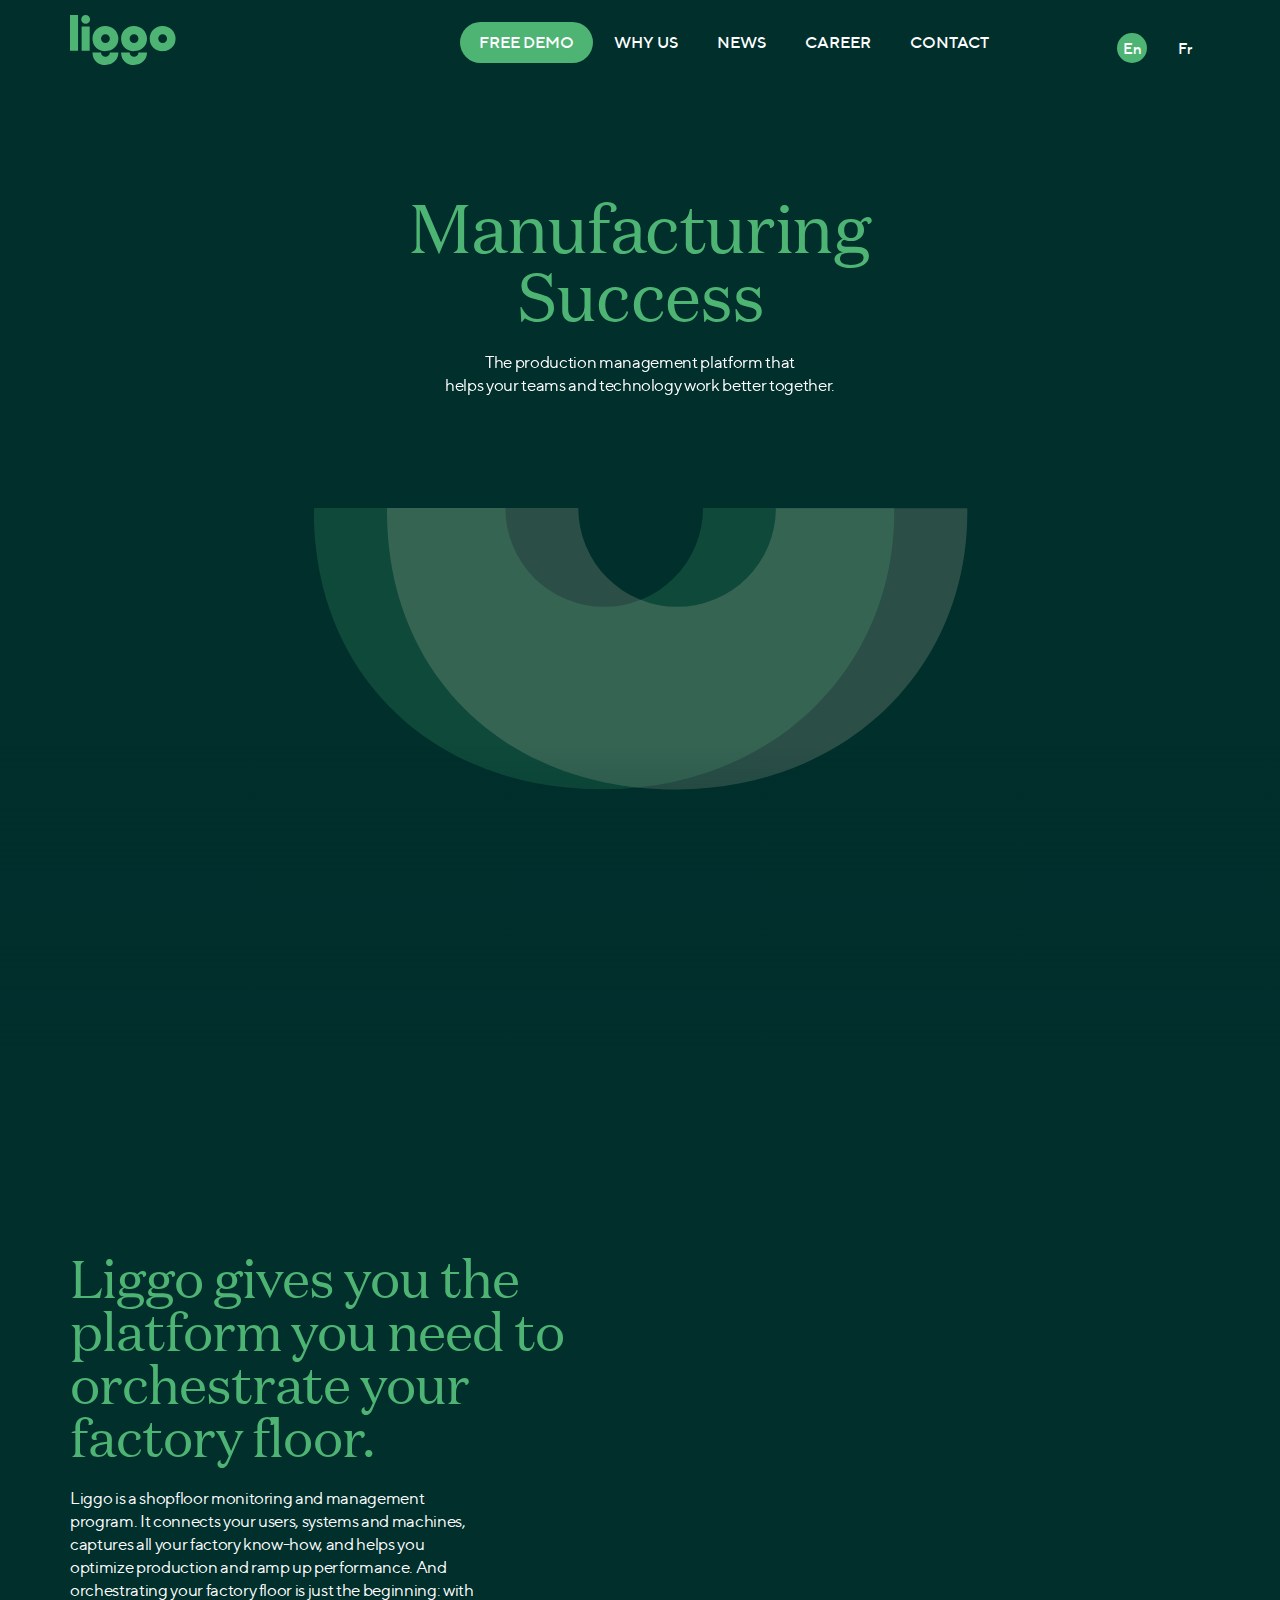
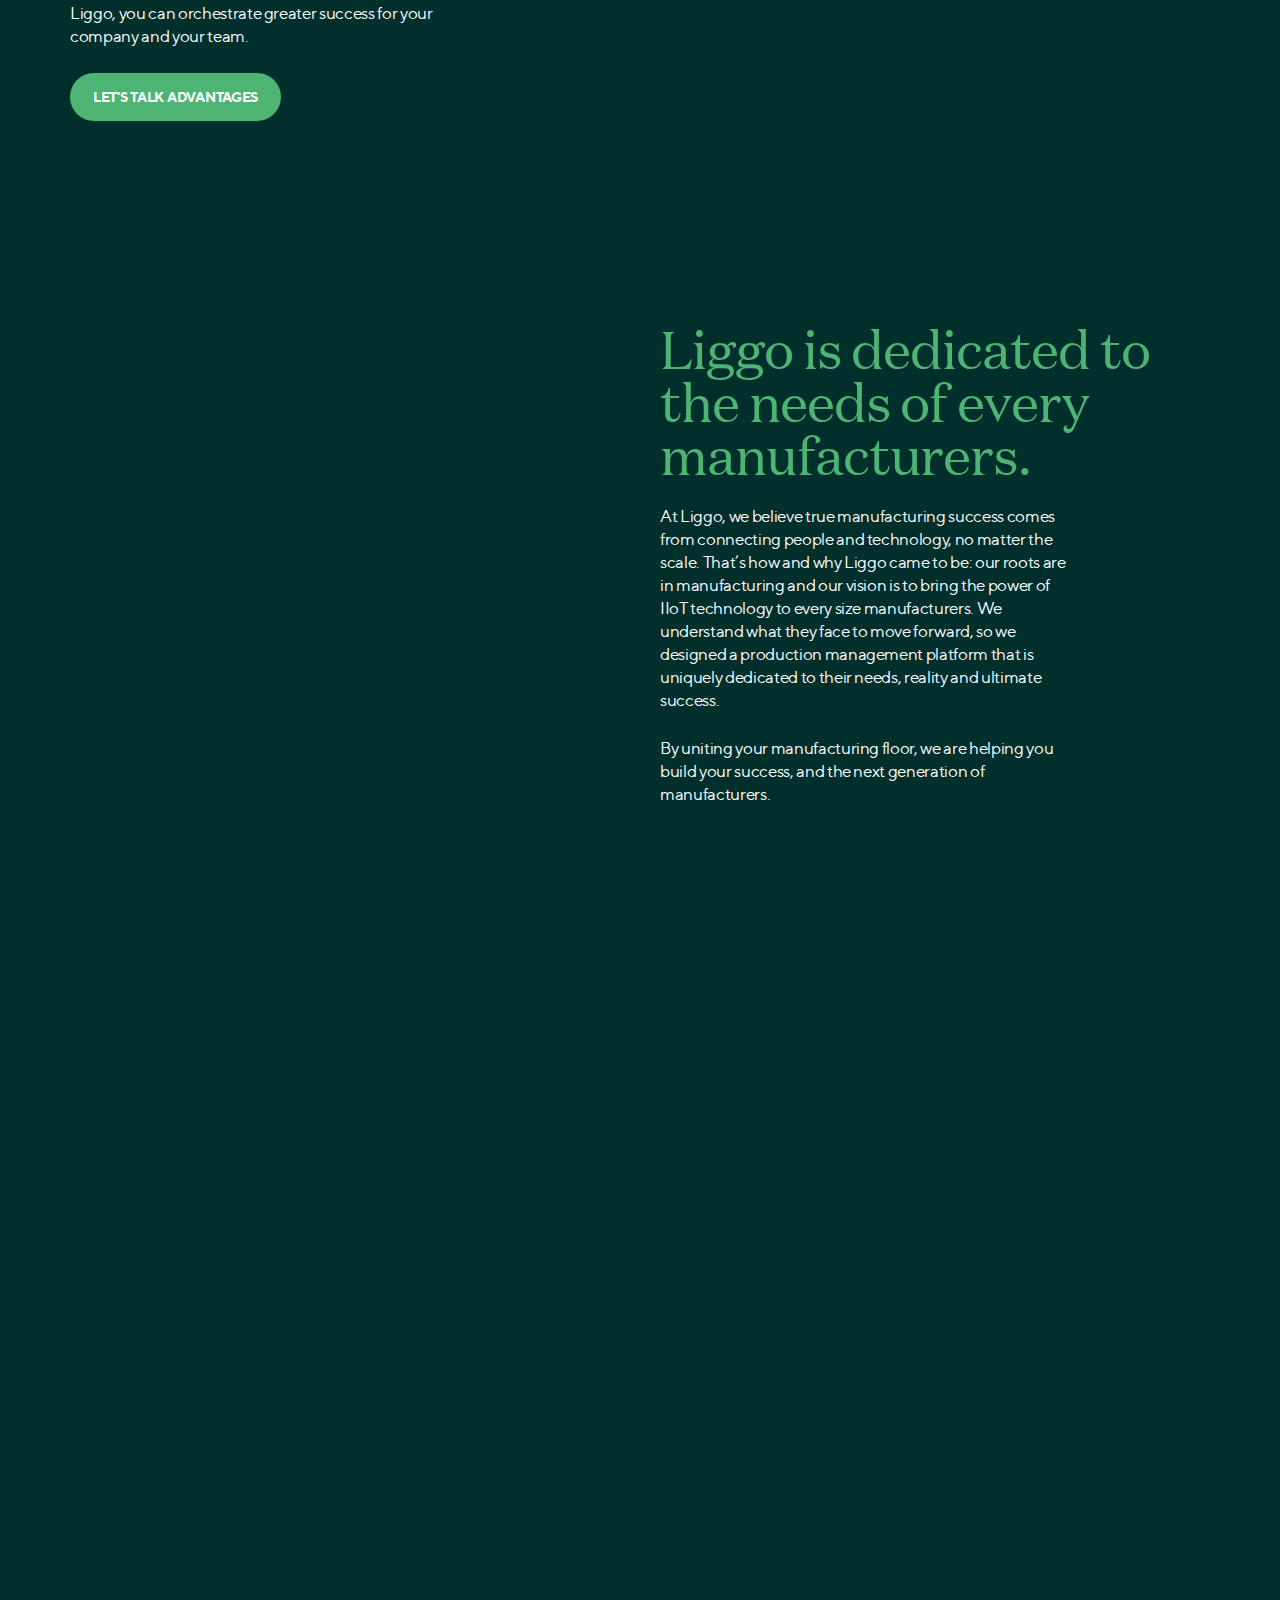
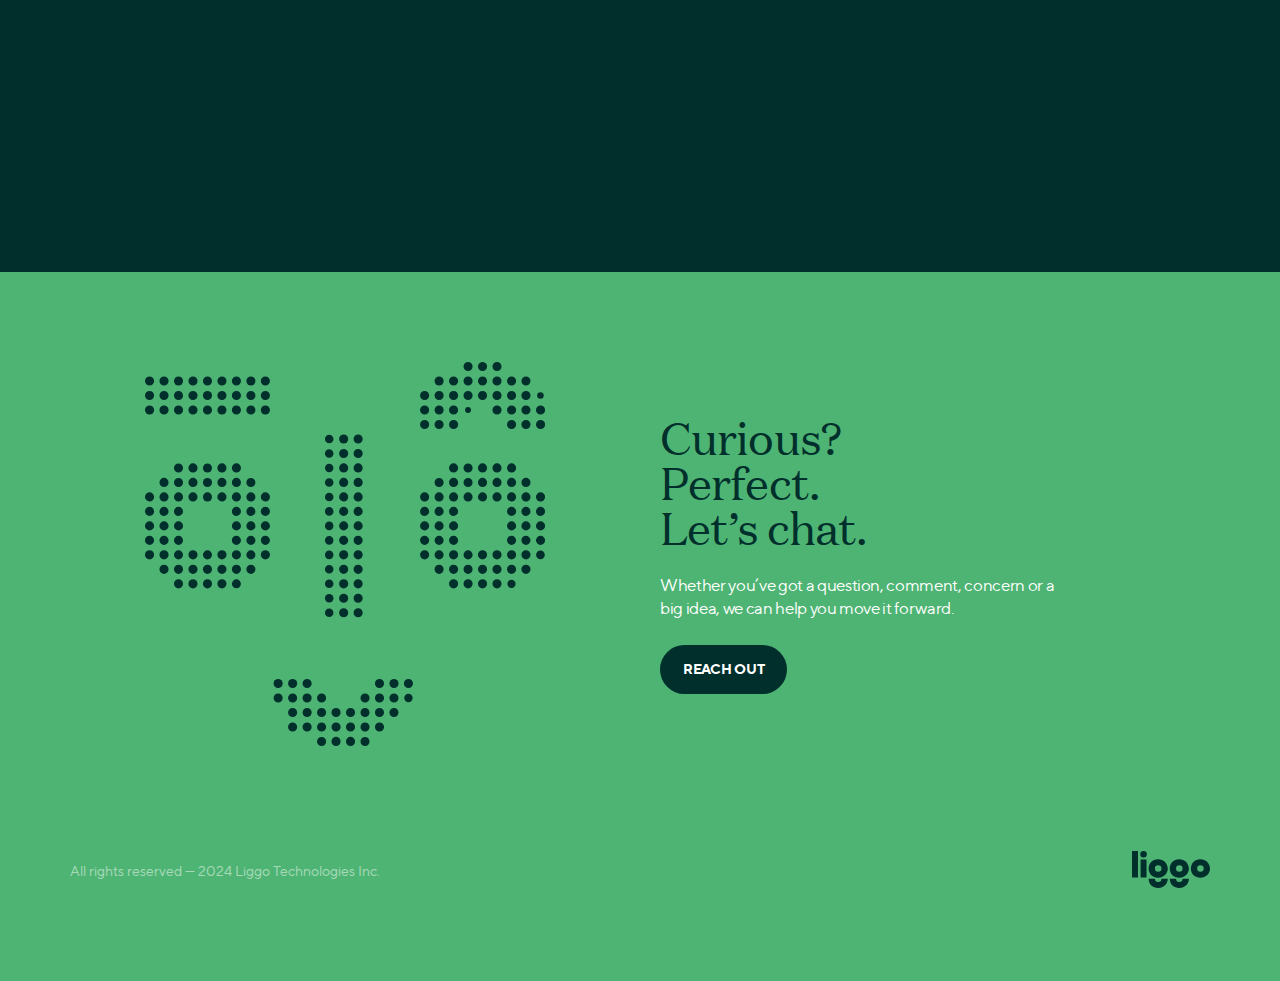
==== index.html @ 07d312c0 "Top menu is always visible Added a free demo" ====
<!DOCTYPE html>
<html lang="en" dir="ltr" prefix="og: https://ogp.me/ns#">

<head>
  <title>Liggo | Home</title>

  <meta charset="utf-8" />

  <meta name="description" content="The production management platform that helps your teams and technology work better together." />
  <meta name="twitter:card" content="summary_large_image" />
  <meta name="MobileOptimized" content="width" />
  <meta name="HandheldFriendly" content="true" />
  <meta name="viewport" content="width=device-width, initial-scale=1.0" />
  <meta name="apple-mobile-web-app-capable" content="yes" />
  <meta name="apple-mobile-web-app-title" content="Liggo" />

  <meta property="og:site_name" content="Liggo" />
  <meta property="og:title" content="Liggo | Home" />
  <meta property="og:description" content="The production management platform that helps your teams and technology work better together." />
  <meta property="og:image" content="https://liggo.com/sites/default/themes/liggo_v1/og_image.png" />
  <meta property="og:image:width" content="1200" />
  <meta property="og:image:height" content="630" />

  <link rel="canonical" href="index.html" />
  <link rel="shortlink" href="index.html" />
  <link rel="apple-touch-icon" sizes="150x150" href="sites/default/themes/liggo_v1/manager-logo.png" />
  <link rel="shortcut icon" href="sites/default/themes/liggo_v1/favicon.ico" type="image/vnd.microsoft.icon" />
  <link rel="alternate" hreflang="en" href="index.html" />
  <link rel="alternate" hreflang="fr" href="fr.html" />
  <link rel="revision" href="index.html" />
  <link rel="stylesheet" media="all" href="sites/default/files/css/css_tcL5VigQs3_127QYsBigfgLpql_woigsn0OlJSW2YLg.css" />
  <link rel="stylesheet" media="all" href="sites/default/files/css/css_BfbcsLRJQn1kh91T_ToBUrdhcLLPTQTQVk6rJ3yKAE0.css" />

  <meta name="keywords" content="AI in manufacturing, Automated compensation systems, Automated process control, Calibration, CIM, CNC monitoring, CNC optimization, CNC scheduling, Computer Integrated Manufacturing, Data-driven manufacturing, Digital twin, Digital twin technology, Encapsulate Knowhow, Enterprise value enhancement, Industry 4.0 solutions, Inspection Tool, Integrated Manufacturing, Interoperability, IoT for CNC machines, Lean manufacturing tools, Machine monitoring software, Machine shop efficiency, Manufacturing Execution System, Manufacturing Planification, Manufacturing productivity, Manufacturing Software, Manufacturing Solution, Manufacturing Task System, MES, MES solutions, Non-Conformity Management, Predictive maintenance, Process Control, Quality Control, Real-time machine monitoring, Rework, Scheduling Software, Shop floor automation, Shop Floor Management, Smart manufacturing, TDM, TDM software, Tool Data Management, Work Instruction" />

  <script>(function (i, s, o, g, r, a, m) { i["GoogleAnalyticsObject"] = r; i[r] = i[r] || function () { (i[r].q = i[r].q || []).push(arguments) }, i[r].l = 1 * new Date(); a = s.createElement(o), m = s.getElementsByTagName(o)[0]; a.async = 1; a.src = g; m.parentNode.insertBefore(a, m) })(window, document, "script", "https://www.google-analytics.com/analytics.js", "ga"); ga("create", "UA-185357048-1", { "cookieDomain": "auto" }); ga("set", "anonymizeIp", true); ga("send", "pageview");</script>
</head>

<body class="page-node-1 frontpage path-frontpage page-node-type-basic-page">


  <div class="dialog-off-canvas-main-canvas" data-off-canvas-main-canvas>

    <div id="barba-wrapper">
      <div class="barba-container">

        <div id="page">
          <div class="layout-container">

            <header id="header" role="banner" class="fixed">
              <div class="container">
                <div id="header-inner">
                  <a href="index.html" title="Home" rel="home" class="header__logo" id="logo">
                    <svg xmlns="http://www.w3.org/2000/svg" width="217.52" height="103" viewBox="0 0 217.52 103">
                      <g>
                        <g>
                          <path
                            d="M41.3,9.08A9.08,9.08,0,1,1,32.23,0,9.07,9.07,0,0,1,41.3,9.08ZM99.67,47.94c-.49-14.44-12.27-25.4-27.1-25.25-15.42.17-26.5,11.5-26.21,26.79.28,14.81,11.35,25.1,26.82,24.94S100.19,62.88,99.67,47.94ZM73,39.49a9.08,9.08,0,1,0,9.08,9.07A9.08,9.08,0,0,0,73,39.49Zm85.6,8.45c-.51-14.44-12.28-25.4-27.11-25.25-15.43.17-26.51,11.5-26.22,26.79.29,14.81,11.36,25.1,26.82,24.94C147.73,74.27,159.13,62.88,158.62,47.94ZM132,39.49A9.08,9.08,0,1,0,141,48.56,9.07,9.07,0,0,0,132,39.49Zm85.54,8.45c-.5-14.44-12.28-25.4-27.1-25.25-15.42.17-26.51,11.5-26.22,26.79.29,14.81,11.36,25.1,26.82,24.94C206.62,74.27,218,62.88,217.5,47.94Zm-26.65-8.45a9.08,9.08,0,1,0,9.08,9.07A9.08,9.08,0,0,0,190.85,39.49ZM0,73.87H16.63V0H0Zm23.92,0H40.54V23.71H23.92ZM73,86.21a9.08,9.08,0,0,1-9.08-9.08H46.38c0,.31,0,.61,0,.91.28,14.81,11.35,25.11,26.82,24.95S99.84,91.76,99.67,77.13H82.1A9.08,9.08,0,0,1,73,86.21Zm59,0a9.08,9.08,0,0,1-9.08-9.08H105.33c0,.31,0,.61,0,.91.28,14.81,11.35,25.11,26.81,24.95s26.68-11.23,26.5-25.86H141.05A9.07,9.07,0,0,1,132,86.21Z"
                            style="fill: #4ebf7b;fill-rule: evenodd" />
                        </g>
                      </g>
                    </svg>

                  </a>
                  <div id="main-menu">
                    <div class="region region-header">
                      <nav role="navigation" aria-labelledby="block-mainnavigation-menu" id="block-mainnavigation"
                        class="block block-menu navigation menu--main">


                        <ul class="menu">
                          <li class="menu-item">
                            <a class="main-button open-contact-overlay" href="index.html#">Free Demo</a>
                          </li>
                          <li class="menu-item">
                            <a href="en/why-us.html">Why Us</a>
                          </li>
                          <li class="menu-item">
                            <a href="https://ca.linkedin.com/company/liggo-technologies" target="_new">News</a>
                          </li>
                          <li class="menu-item">
                            <a href="en/career.html">Career</a>
                          </li>
                          <li class="menu-item">
                            <a href="index.html#contact" class="open-contact-overlay">Contact</a>
                          </li>
                        </ul>

                      </nav>
                      <div
                        class="language-switcher-language-url block block-language block-language-blocklanguage-interface"
                        id="block-languageswitcher" role="navigation">


                        <ul class="links">
                          <li hreflang="en" data-drupal-link-system-path="&lt;front&gt;" class="en is-active"><a
                              href="index.html" class="language-link is-active" hreflang="en"
                              data-drupal-link-system-path="&lt;front&gt;">En</a></li>
                          <li hreflang="fr" data-drupal-link-system-path="&lt;front&gt;" class="fr"><a href="fr.html"
                              class="language-link" hreflang="fr" data-drupal-link-system-path="&lt;front&gt;">Fr</a>
                          </li>
                        </ul>
                      </div>

                    </div>

                  </div>
                  <div class="mobile-toggle hamburger hamburger--squeeze">
                    <div class="hamburger-box">
                      <div class="hamburger-inner"></div>
                    </div>
                  </div>
                </div>
              </div>
            </header>
            <div class="header-spacer">&nbsp;</div>

            <div id="mobile-menu">
              <div class="mobile-toggle hamburger hamburger--squeeze">
                <div class="hamburger-box">
                  <div class="hamburger-inner"></div>
                </div>
              </div>

              <div class="region region-header">
                <nav role="navigation" aria-labelledby="block-mainnavigation-menu" id="block-mainnavigation"
                  class="block block-menu navigation menu--main">


                  <ul class="menu">
                    <li class="menu-item">
                      <a href="en/why-us.html">Why Us</a>
                    </li>
                    <li class="menu-item">
                      <a href="https://ca.linkedin.com/company/liggo-technologies" target="_new">News</a>
                    </li>
                    <li class="menu-item">
                      <a href="en/career.html">Career</a>
                    </li>
                    <li class="menu-item">
                      <a href="index.html#contact" class="open-contact-overlay">Contact</a>
                    </li>
                  </ul>



                </nav>
                <div class="language-switcher-language-url block block-language block-language-blocklanguage-interface"
                  id="block-languageswitcher" role="navigation">


                  <ul class="links">
                    <li hreflang="en" data-drupal-link-system-path="&lt;front&gt;" class="en is-active"><a
                        href="index.html" class="language-link is-active" hreflang="en"
                        data-drupal-link-system-path="&lt;front&gt;">En</a></li>
                    <li hreflang="fr" data-drupal-link-system-path="&lt;front&gt;" class="fr"><a href="fr.html"
                        class="language-link" hreflang="fr" data-drupal-link-system-path="&lt;front&gt;">Fr</a></li>
                  </ul>
                </div>

              </div>

            </div>

            <main id="content" role="main" id="main">




              <div class="layout-content container full-width">

                <div class="region region-content">
                  <div data-drupal-messages-fallback class="hidden"></div>
                  <div data-nid="1" class="entity-wrapper">
                    <div class="node node--type-basic-page node--view-mode-full ds-1col clearfix">




                      <div id="page-top" class="container">

                        <div
                          class="clearfix text-formatted field-name-body field-type-text-with-summary field-label-hidden">
                          <div class="field-items">
                            <div class="field-item even">
                              <h1 class="text-align-center">Manufacturing<br />
                                Success</h1>

                              <p class="text-align-center">The production management platform that<br />
                                helps your teams and technology work better together.</p>
                            </div>
                          </div>
                        </div>

                        <div class="field-name-field-image2 field-type-image field-label-hidden">
                          <div class="field-items">
                            <div class="field-item even"><svg xmlns="http://www.w3.org/2000/svg" class="animated"
                                data-animation="front1Animation" width="507" height="147.31" viewBox="0 0 210.06 61.04">
                                <g class="left">
                                  <path
                                    d="M62.94,21.43A21.43,21.43,0,0,1,41.51,0H.06C.06.72,0,1.43,0,2.16.67,37.11,26.8,61.4,63.29,61s63-26.51,62.52-61H84.36A21.43,21.43,0,0,1,62.94,21.43Z"
                                    style="fill: #4ebf7b;fill-rule: evenodd"></path>
                                </g>
                                <g class="right" style="opacity: 0.8">
                                  <path
                                    d="M147.18,21.43A21.43,21.43,0,0,1,125.76,0H84.3c0,.72-.07,1.43,0,2.16.67,35,26.8,59.24,63.29,58.87s63-26.51,62.51-61H168.6A21.43,21.43,0,0,1,147.18,21.43Z"
                                    style="fill: #eaddc3;fill-rule: evenodd"></path>
                                </g>
                              </svg></div>
                          </div>
                        </div>

                      </div>

                      <div id="page-content" class="container">

                        <div
                          class="field-name-field-page-blocks field-type-entity-reference-revisions field-label-hidden">
                          <div class="field-items">
                            <div class="field-item even">
                              <div class="entity-wrapper">
                                <div
                                  class="paragraph paragraph--type-left-text-right-image paragraph--view-mode-default ds-2col clearfix">



                                  <div class="group-left">

                                    <div
                                      class="clearfix text-formatted field-name-field-longtext1 field-type-text-long field-label-hidden">
                                      <div class="field-items">
                                        <div class="field-item even">
                                          <h2>Liggo gives you the platform you need to orchestrate your factory floor.
                                          </h2>

                                          <p>Liggo is a shopfloor monitoring and management program. It connects your
                                            users, systems and machines, captures all your factory know-how, and helps
                                            you optimize production and ramp up performance. And orchestrating your
                                            factory floor is just the beginning: with Liggo, you can orchestrate greater
                                            success for your company and your team.</p>

                                          <p><a class="main-button" data-entity-substitution="canonical"
                                              data-entity-type="node"
                                              data-entity-uuid="0f9768a0-a160-4298-92ff-fe0c3193b440"
                                              href="en/why-us.html" title="Why Us">Let's talk advantages</a></p>
                                        </div>
                                      </div>
                                    </div>

                                  </div>

                                  <div class="group-right">

                                    <div class="field-name-field-image1 field-type-image field-label-hidden">
                                      <div class="field-items">
                                        <div class="field-item even"><svg xmlns="http://www.w3.org/2000/svg"
                                            class="animated" data-animation="front2Animation" width="375.42"
                                            height="374.75" viewBox="0 0 375.42 374.75">
                                            <g style="transform-origin: 50% 50%;" data-name="clockwise">
                                              <path
                                                d="M187.72,85a18,18,0,1,0,18,18,18,18,0,0,0-18-18Zm0,24.34a6.38,6.38,0,1,1,6.38-6.37,6.38,6.38,0,0,1-6.38,6.37Z"
                                                style="fill: #4ebf7b"></path>
                                              <path
                                                d="M235.59,96.84a18,18,0,1,0,7.55,24.26,18,18,0,0,0-7.55-24.26Zm-11.32,21.55a6.38,6.38,0,1,1,8.6-2.68,6.38,6.38,0,0,1-8.6,2.68Z"
                                                style="fill: #4ebf7b"></path>
                                              <path
                                                d="M272.49,129.54a18,18,0,1,0-4.59,25,18,18,0,0,0,4.59-25Zm-20,13.82a6.37,6.37,0,1,1,8.87,1.62,6.37,6.37,0,0,1-8.87-1.62Z"
                                                style="fill: #eaddc3"></path>
                                              <path
                                                d="M290,175.64a18,18,0,1,0-15.68,20,18,18,0,0,0,15.68-20Zm-24.17,2.93a6.38,6.38,0,1,1,7.1,5.55,6.37,6.37,0,0,1-7.1-5.55Z"
                                                style="fill: #4ebf7b"></path>
                                              <path
                                                d="M284,224.58A18,18,0,1,0,260.85,235,18,18,0,0,0,284,224.58Zm-22.76-8.64a6.38,6.38,0,1,1,3.7,8.22,6.38,6.38,0,0,1-3.7-8.22Z"
                                                style="fill: #c7e2d5"></path>
                                              <path
                                                d="M256,265.15a18,18,0,1,0-25.36-1.54A18,18,0,0,0,256,265.15Zm-16.14-18.22a6.38,6.38,0,1,1-.54,9,6.37,6.37,0,0,1,.54-9Z"
                                                style="fill: #4ebf7b"></path>
                                              <path
                                                d="M212.35,288.06a18,18,0,1,0-21.73-13.15,18,18,0,0,0,21.73,13.15Zm-5.82-23.64a6.38,6.38,0,1,1-4.66,7.72,6.38,6.38,0,0,1,4.66-7.72Z"
                                                style="fill: #eaddc3"></path>
                                              <path
                                                d="M163.05,288.06a18,18,0,1,0-13.14-21.75,18,18,0,0,0,13.14,21.75Zm5.83-23.64a6.38,6.38,0,1,1-7.71,4.67,6.39,6.39,0,0,1,7.71-4.67Z"
                                                style="fill: #8db295"></path>
                                              <path
                                                d="M119.4,265.14a18,18,0,1,0-1.53-25.36,18,18,0,0,0,1.53,25.36Zm16.14-18.22a6.38,6.38,0,1,1-9,.55,6.38,6.38,0,0,1,9-.55Z"
                                                style="fill: #4ebf7b"></path>
                                              <path
                                                d="M91.39,224.56a18,18,0,1,0,10.44-23.16,18,18,0,0,0-10.44,23.16Zm22.77-8.62a6.38,6.38,0,1,1-8.22-3.7,6.38,6.38,0,0,1,8.22,3.7Z"
                                                style="fill: #8db295"></path>
                                              <path
                                                d="M85.46,175.62a18,18,0,1,0,20-15.66,18,18,0,0,0-20,15.66Zm24.16,2.94a6.38,6.38,0,1,1-5.56-7.09,6.37,6.37,0,0,1,5.56,7.09Z"
                                                style="fill: #c7e2d5"></path>
                                              <path
                                                d="M102.94,129.52a18,18,0,1,0,25-4.57,18,18,0,0,0-25,4.57Zm20,13.84a6.38,6.38,0,1,1-1.62-8.87,6.38,6.38,0,0,1,1.62,8.87Z"
                                                style="fill: #4ebf7b"></path>
                                              <path
                                                d="M139.85,96.83a18,18,0,1,0,24.25,7.57,18,18,0,0,0-24.25-7.57Zm11.31,21.56a6.38,6.38,0,1,1,2.68-8.61,6.38,6.38,0,0,1-2.68,8.61Z"
                                                style="fill: #eaddc3"></path>
                                            </g>
                                            <g style="transform-origin: 50% 50%;" data-name="counter-clockwise">
                                              <path
                                                d="M187.72,42.52a18,18,0,1,0,18,18,18,18,0,0,0-18-18Zm0,24.34a6.38,6.38,0,1,1,6.38-6.37,6.38,6.38,0,0,1-6.38,6.37Z"
                                                style="fill: #4ebf7b"></path>
                                              <path
                                                d="M235,50.41a18,18,0,1,0,11.15,22.82A18,18,0,0,0,235,50.41Zm-7.91,23a6.38,6.38,0,1,1,8.1-4,6.37,6.37,0,0,1-8.1,4Z"
                                                style="fill: #eaddc3"></path>
                                              <path
                                                d="M277.1,73.21a18,18,0,1,0,3.14,25.21,18,18,0,0,0-3.14-25.21Zm-15,19.21a6.38,6.38,0,1,1,8.95-1.12,6.37,6.37,0,0,1-8.95,1.12Z"
                                                style="fill: #4ebf7b"></path>
                                              <path
                                                d="M309.54,108.46a18,18,0,1,0-5.22,24.86,18,18,0,0,0,5.22-24.86Zm-20.38,13.31a6.38,6.38,0,1,1,8.82,1.84,6.38,6.38,0,0,1-8.82-1.84Z"
                                                style="fill: #8db295"></path>
                                              <path
                                                d="M328.78,152.33a18,18,0,1,0-13,21.82,18,18,0,0,0,13-21.82Zm-23.59,6a6.38,6.38,0,1,1,7.74,4.61,6.37,6.37,0,0,1-7.74-4.61Z"
                                                style="fill: #4ebf7b"></path>
                                              <path
                                                d="M332.74,200.07a18,18,0,1,0-19.39,16.42,18,18,0,0,0,19.39-16.42Zm-24.26-2a6.38,6.38,0,1,1,5.83,6.87,6.36,6.36,0,0,1-5.83-6.87Z"
                                                style="fill: #eaddc3"></path>
                                              <path
                                                d="M321,246.51a18,18,0,1,0-23.67,9.23A18,18,0,0,0,321,246.51Zm-22.29-9.78a6.37,6.37,0,1,1,3.27,8.39,6.36,6.36,0,0,1-3.27-8.39Z"
                                                style="fill: #4ebf7b"></path>
                                              <path
                                                d="M294.77,286.61a18,18,0,1,0-25.38,1.05,18,18,0,0,0,25.38-1.05Zm-17.9-16.49a6.38,6.38,0,1,1,.37,9,6.37,6.37,0,0,1-.37-9Z"
                                                style="fill: #eaddc3"></path>
                                              <path
                                                d="M257,316a18,18,0,1,0-24.34-7.26A18,18,0,0,0,257,316Zm-11.58-21.41a6.37,6.37,0,1,1-2.57,8.63,6.38,6.38,0,0,1,2.57-8.63Z"
                                                style="fill: #8db295"></path>
                                              <path
                                                d="M211.65,331.59A18,18,0,1,0,191,316.82a18,18,0,0,0,20.67,14.77Zm-4-24a6.37,6.37,0,1,1-5.23,7.33,6.37,6.37,0,0,1,5.23-7.33Z"
                                                style="fill: #c7e2d5"></path>
                                              <path
                                                d="M163.75,331.59A18,18,0,1,0,149,310.91a18,18,0,0,0,14.76,20.68Zm4-24a6.37,6.37,0,1,1-7.33,5.24,6.36,6.36,0,0,1,7.33-5.24Z"
                                                style="fill: #4ebf7b"></path>
                                              <path
                                                d="M118.44,316a18,18,0,1,0-7.24-24.35A18,18,0,0,0,118.44,316ZM130,294.62a6.38,6.38,0,1,1-8.64,2.58,6.38,6.38,0,0,1,8.64-2.58Z"
                                                style="fill: #eaddc3"></path>
                                              <path
                                                d="M80.64,286.6a18,18,0,1,0,1-25.38,18,18,0,0,0-1,25.38Zm17.91-16.48a6.37,6.37,0,1,1-9-.37,6.37,6.37,0,0,1,9,.37Z"
                                                style="fill: #4ebf7b"></path>
                                              <path
                                                d="M54.44,246.5a18,18,0,1,0,9.24-23.67,18,18,0,0,0-9.24,23.67Zm22.29-9.78a6.37,6.37,0,1,1-8.4-3.27,6.37,6.37,0,0,1,8.4,3.27Z"
                                                style="fill: #c7e2d5"></path>
                                              <path
                                                d="M42.68,200.05A18,18,0,1,0,59.1,180.67a18,18,0,0,0-16.42,19.38Zm24.26-2a6.38,6.38,0,1,1-6.88-5.82,6.37,6.37,0,0,1,6.88,5.82Z"
                                                style="fill: #4ebf7b"></path>
                                              <path
                                                d="M46.64,152.31a18,18,0,1,0,21.83-13,18,18,0,0,0-21.83,13Zm23.6,6a6.38,6.38,0,1,1-4.62-7.74,6.37,6.37,0,0,1,4.62,7.74Z"
                                                style="fill: #eaddc3"></path>
                                              <path
                                                d="M65.89,108.44a18,18,0,1,0,24.86-5.2,18,18,0,0,0-24.86,5.2Zm20.37,13.32a6.37,6.37,0,1,1-1.85-8.82,6.38,6.38,0,0,1,1.85,8.82Z"
                                                style="fill: #c7e2d5"></path>
                                              <path
                                                d="M98.33,73.2a18,18,0,1,0,25.21,3.15A18,18,0,0,0,98.33,73.2Zm15,19.21a6.37,6.37,0,1,1,1.11-8.94,6.37,6.37,0,0,1-1.11,8.94Z"
                                                style="fill: #4ebf7b"></path>
                                              <path
                                                d="M140.47,50.4a18,18,0,1,0,22.82,11.17A18,18,0,0,0,140.47,50.4Zm7.89,23a6.37,6.37,0,1,1,4-8.1,6.38,6.38,0,0,1-4,8.1Z"
                                                style="fill: #8db295"></path>
                                            </g>
                                            <g style="transform-origin: 50% 50%;" data-name="clockwise">
                                              <path
                                                d="M187.72,0a18,18,0,1,0,18,18,18,18,0,0,0-18-18Zm0,24.34A6.38,6.38,0,1,1,194.09,18a6.38,6.38,0,0,1-6.38,6.37Z"
                                                style="fill: #4ebf7b"></path>
                                              <path
                                                d="M234.48,5.91a18,18,0,1,0,12.93,21.87A18,18,0,0,0,234.48,5.91Zm-6,23.58a6.38,6.38,0,1,1,7.75-4.59,6.37,6.37,0,0,1-7.75,4.59Z"
                                                style="fill: #c7e2d5"></path>
                                              <path
                                                d="M278.31,23.26a18,18,0,1,0,7.08,24.4,18,18,0,0,0-7.08-24.4ZM266.58,44.59a6.37,6.37,0,1,1,8.65-2.51,6.37,6.37,0,0,1-8.65,2.51Z"
                                                style="fill: #4ebf7b"></path>
                                              <path
                                                d="M316.44,51a18,18,0,1,0,.79,25.39A18,18,0,0,0,316.44,51ZM299.78,68.71a6.37,6.37,0,1,1,9-.28,6.37,6.37,0,0,1-9,.28Z"
                                                style="fill: #eaddc3"></path>
                                              <path
                                                d="M346.49,87.29a18,18,0,1,0-5.55,24.79,18,18,0,0,0,5.55-24.79Zm-20.56,13a6.38,6.38,0,1,1,8.8,2,6.37,6.37,0,0,1-8.8-2Z"
                                                style="fill: #4ebf7b"></path>
                                              <path
                                                d="M366.56,130A18,18,0,1,0,355,152.58,18,18,0,0,0,366.56,130Zm-23.16,7.51a6.38,6.38,0,1,1,8,4.09,6.38,6.38,0,0,1-8-4.09Z"
                                                style="fill: #eaddc3"></path>
                                              <path
                                                d="M375.39,176.25a18,18,0,1,0-16.81,19.05,18,18,0,0,0,16.81-19.05Zm-24.3,1.52a6.38,6.38,0,1,1,6.76,6,6.38,6.38,0,0,1-6.76-6Z"
                                                style="fill: #8db295"></path>
                                              <path
                                                d="M372.42,223.29a18,18,0,1,0-21,14.27,18,18,0,0,0,21-14.27Zm-23.91-4.57a6.38,6.38,0,1,1,5.07,7.46,6.38,6.38,0,0,1-5.07-7.46Z"
                                                style="fill: #4ebf7b"></path>
                                              <path
                                                d="M357.85,268.12a18,18,0,1,0-23.9,8.6,18,18,0,0,0,23.9-8.6Zm-22-10.37a6.38,6.38,0,1,1,3.06,8.48,6.38,6.38,0,0,1-3.06-8.48Z"
                                                style="fill: #8db295"></path>
                                              <path
                                                d="M332.6,307.92a18,18,0,1,0-25.3,2.38,18,18,0,0,0,25.3-2.38ZM313.84,292.4a6.38,6.38,0,1,1,.85,9,6.38,6.38,0,0,1-.85-9Z"
                                                style="fill: #4ebf7b"></path>
                                              <path
                                                d="M298.23,340.18a18,18,0,1,0-25.09-4,18,18,0,0,0,25.09,4Zm-14.3-19.69a6.37,6.37,0,1,1-1.41,8.9,6.38,6.38,0,0,1,1.41-8.9Z"
                                                style="fill: #4ebf7b"></path>
                                              <path
                                                d="M256.93,362.89a18,18,0,1,0-23.32-10.1,18,18,0,0,0,23.32,10.1Zm-9-22.64a6.38,6.38,0,1,1-3.58,8.28,6.39,6.39,0,0,1,3.58-8.28Z"
                                                style="fill: #4ebf7b"></path>
                                              <path
                                                d="M211.27,374.61A18,18,0,1,0,191.2,359a18,18,0,0,0,20.07,15.58Zm-3.05-24.15a6.38,6.38,0,1,1-5.52,7.12,6.38,6.38,0,0,1,5.52-7.12Z"
                                                style="fill: #8db295"></path>
                                              <path
                                                d="M164.13,374.61a18,18,0,1,0-15.56-20.08,18,18,0,0,0,15.56,20.08Zm3.06-24.15a6.38,6.38,0,1,1-7.12,5.52,6.37,6.37,0,0,1,7.12-5.52Z"
                                                style="fill: #4ebf7b"></path>
                                              <path
                                                d="M118.48,362.88a18,18,0,1,0-10.09-23.31,18,18,0,0,0,10.09,23.31Zm9-22.63a6.38,6.38,0,1,1-8.27,3.58,6.38,6.38,0,0,1,8.27-3.58Z"
                                                style="fill: #8db295"></path>
                                              <path
                                                d="M77.17,340.17a18,18,0,1,0-4-25.09,18,18,0,0,0,4,25.09Zm14.31-19.69a6.38,6.38,0,1,1-8.9,1.42,6.37,6.37,0,0,1,8.9-1.42Z"
                                                style="fill: #4ebf7b"></path>
                                              <path
                                                d="M42.81,307.9a18,18,0,1,0,2.4-25.29,18,18,0,0,0-2.4,25.29Zm18.76-15.51a6.37,6.37,0,1,1-9-.84,6.38,6.38,0,0,1,9,.84Z"
                                                style="fill: #4ebf7b"></path>
                                              <path
                                                d="M17.56,268.1a18,18,0,1,0,8.61-23.9,18,18,0,0,0-8.61,23.9Zm22-10.35a6.37,6.37,0,1,1-8.49-3.06,6.37,6.37,0,0,1,8.49,3.06Z"
                                                style="fill: #eaddc3"></path>
                                              <path
                                                d="M3,223.27a18,18,0,1,0,14.29-21A18,18,0,0,0,3,223.27Zm23.92-4.55a6.38,6.38,0,1,1-7.46-5.07,6.38,6.38,0,0,1,7.46,5.07Z"
                                                style="fill: #4ebf7b"></path>
                                              <path
                                                d="M0,176.23a18,18,0,1,0,19.06-16.8A18,18,0,0,0,0,176.23Zm24.29,1.53a6.38,6.38,0,1,1-6-6.76,6.38,6.38,0,0,1,6,6.76Z"
                                                style="fill: #c7e2d5"></path>
                                              <path
                                                d="M8.87,129.93A18,18,0,1,0,31.51,118.4,18,18,0,0,0,8.87,129.93ZM32,137.46a6.38,6.38,0,1,1-4.09-8,6.37,6.37,0,0,1,4.09,8Z"
                                                style="fill: #8db295"></path>
                                              <path
                                                d="M28.94,87.28a18,18,0,1,0,24.8-5.54,18,18,0,0,0-24.8,5.54Zm20.55,13a6.38,6.38,0,1,1-2-8.8,6.38,6.38,0,0,1,2,8.8Z"
                                                style="fill: #4ebf7b"></path>
                                              <path
                                                d="M59,51a18,18,0,1,0,25.39.81A18,18,0,0,0,59,51ZM75.65,68.71a6.38,6.38,0,1,1,.28-9,6.37,6.37,0,0,1-.28,9Z"
                                                style="fill: #eaddc3"></path>
                                              <path
                                                d="M97.13,23.26a18,18,0,1,0,24.39,7.09,18,18,0,0,0-24.39-7.09Zm11.72,21.33a6.37,6.37,0,1,1,2.51-8.66,6.37,6.37,0,0,1-2.51,8.66Z"
                                                style="fill: #4ebf7b"></path>
                                              <path
                                                d="M141,5.91a18,18,0,1,0,21.87,12.93A18,18,0,0,0,141,5.91ZM147,29.48a6.38,6.38,0,1,1,4.59-7.75A6.36,6.36,0,0,1,147,29.48Z"
                                                style="fill: #eaddc3"></path>
                                            </g>
                                          </svg></div>
                                      </div>
                                    </div>

                                  </div>

                                </div>

                              </div>
                            </div>
                            <div class="field-item even">
                              <div class="entity-wrapper">
                                <div
                                  class="paragraph paragraph--type-left-image-right-text paragraph--view-mode-default ds-2col clearfix">



                                  <div class="group-left">

                                    <div class="field-name-field-image1 field-type-image field-label-hidden">
                                      <div class="field-items">
                                        <div class="field-item even"><svg xmlns="http://www.w3.org/2000/svg"
                                            class="animated" data-animation="front3Animation" width="328.2"
                                            height="332.74" viewBox="0 0 164.1 166.37">
                                            <g>
                                              <path d="M82.12,0a8,8,0,1,1-8,8A8,8,0,0,1,82.12,0Z"
                                                style="transform-box: fill-box; transform-origin: 50% 50%; fill: #eaddc3;fill-rule: evenodd">
                                              </path>
                                              <g
                                                style="transform-box: fill-box; transform-origin: 50% 50%; mix-blend-mode: multiply">
                                                <path
                                                  d="M81.9,34.66a7.87,7.87,0,0,1,7.86,7.87H105c0-.27,0-.53,0-.8C104.74,28.91,95.16,20,81.77,20.14S58.68,29.86,58.84,42.53H74.05A7.86,7.86,0,0,1,81.9,34.66Z"
                                                  style="fill: #eaddc3;fill-rule: evenodd;"></path>
                                              </g>
                                            </g>
                                            <g>
                                              <path d="M136.3,28.73a8,8,0,1,1-11.28,0A8,8,0,0,1,136.3,28.73Z"
                                                style="transform-box: fill-box; transform-origin: 50% 50%; fill: #c7e2d5;fill-rule: evenodd;mix-blend-mode: multiply">
                                              </path>
                                              <g
                                                style="transform-box: fill-box; transform-origin: 50% 50%; mix-blend-mode: multiply">
                                                <path
                                                  d="M111.63,53.08a7.86,7.86,0,0,1,0,11.12L122.38,75c.19-.19.39-.35.58-.55,8.89-9.23,8.41-22.31-1.15-31.68s-23.2-9.45-32-.38l10.75,10.75A7.86,7.86,0,0,1,111.63,53.08Z"
                                                  style="fill: #c7e2d5;fill-rule: evenodd"></path>
                                              </g>
                                            </g>
                                            <g>
                                              <path d="M164.1,83a8,8,0,1,1-8-8A8,8,0,0,1,164.1,83Z"
                                                style="transform-box: fill-box; transform-origin: 50% 50%; fill: #4ebf7b;fill-rule: evenodd;mix-blend-mode: multiply">
                                              </path>
                                              <g
                                                style="transform-box: fill-box; transform-origin: 50% 50%; mix-blend-mode: multiply">
                                                <path
                                                  d="M129.43,82.76a7.86,7.86,0,0,1-7.86,7.86v15.21l.79,0C135.18,105.6,144.09,96,144,82.63s-9.72-23.09-22.38-22.93V74.91A7.85,7.85,0,0,1,129.43,82.76Z"
                                                  style="fill: #4ebf7b;fill-rule: evenodd"></path>
                                              </g>
                                            </g>
                                            <g>
                                              <path d="M135.81,137.62a8,8,0,1,1,0-11.27A8,8,0,0,1,135.81,137.62Z"
                                                style="transform-box: fill-box; transform-origin: 50% 50%; fill: #c7e2d5;fill-rule: evenodd;mix-blend-mode: multiply">
                                              </path>
                                              <g
                                                style="transform-box: fill-box; transform-origin: 50% 50%; mix-blend-mode: multiply">
                                                <path
                                                  d="M111.46,113a7.86,7.86,0,0,1-11.12,0L89.59,123.71c.19.18.35.38.55.57,9.24,8.89,22.31,8.41,31.68-1.14s9.45-23.21.38-32l-10.75,10.75A7.86,7.86,0,0,1,111.46,113Z"
                                                  style="fill: #c7e2d5;fill-rule: evenodd"></path>
                                              </g>
                                            </g>
                                            <g>
                                              <path d="M82,166.37a8,8,0,1,1,8-8A8,8,0,0,1,82,166.37Z"
                                                style="transform-box: fill-box; transform-origin: 50% 50%; fill: #eaddc3;fill-rule: evenodd">
                                              </path>
                                              <g
                                                style="transform-box: fill-box; transform-origin: 50% 50%; mix-blend-mode: multiply">
                                                <path
                                                  d="M82.19,131.71a7.86,7.86,0,0,1-7.86-7.86H59.13c0,.26,0,.52,0,.79.25,12.82,9.83,21.73,23.21,21.59s23.09-9.72,22.93-22.38H90.05A7.86,7.86,0,0,1,82.19,131.71Z"
                                                  style="fill: #eaddc3;fill-rule: evenodd"></path>
                                              </g>
                                            </g>
                                            <g>
                                              <path d="M27.79,137.65a8,8,0,1,1,11.28,0A8,8,0,0,1,27.79,137.65Z"
                                                style="transform-box: fill-box; transform-origin: 50% 50%; fill: #c7e2d5;fill-rule: evenodd;mix-blend-mode: multiply">
                                              </path>
                                              <g
                                                style="transform-box: fill-box; transform-origin: 50% 50%; mix-blend-mode: multiply">
                                                <path
                                                  d="M52.46,113.29a7.86,7.86,0,0,1,0-11.12L41.71,91.42c-.19.19-.39.36-.57.55-8.89,9.24-8.42,22.31,1.14,31.68s23.21,9.45,32.05.39L63.58,113.29A7.86,7.86,0,0,1,52.46,113.29Z"
                                                  style="fill: #c7e2d5;fill-rule: evenodd"></path>
                                              </g>
                                            </g>
                                            <g>
                                              <path d="M0,83.39a8,8,0,1,1,8,8A8,8,0,0,1,0,83.39Z"
                                                style="transform-box: fill-box; transform-origin: 50% 50%; fill: #4ebf7b;fill-rule: evenodd;mix-blend-mode: multiply">
                                              </path>
                                              <g
                                                style="transform-box: fill-box; transform-origin: 50% 50%; mix-blend-mode: multiply">
                                                <path
                                                  d="M34.66,83.61a7.86,7.86,0,0,1,7.87-7.86V60.55c-.27,0-.53,0-.8,0C28.91,60.77,20,70.36,20.14,83.74s9.72,23.09,22.39,22.93V91.47A7.86,7.86,0,0,1,34.66,83.61Z"
                                                  style="fill: #4ebf7b;fill-rule: evenodd"></path>
                                              </g>
                                            </g>
                                            <g>
                                              <path d="M28.28,28.75a8,8,0,1,1,0,11.28A8,8,0,0,1,28.28,28.75Z"
                                                style="transform-box: fill-box; transform-origin: 50% 50%; fill: #c7e2d5;fill-rule: evenodd;mix-blend-mode: multiply">
                                              </path>
                                              <g
                                                style="transform-box: fill-box; transform-origin: 50% 50%; mix-blend-mode: multiply">
                                                <path
                                                  d="M52.64,53.42a7.85,7.85,0,0,1,11.11,0L74.5,42.67c-.18-.19-.35-.39-.54-.58-9.24-8.89-22.32-8.41-31.68,1.15s-9.45,23.2-.39,32L52.64,64.53A7.85,7.85,0,0,1,52.64,53.42Z"
                                                  style="fill: #c7e2d5;fill-rule: evenodd"></path>
                                              </g>
                                            </g>
                                          </svg></div>
                                      </div>
                                    </div>

                                  </div>

                                  <div class="group-right">

                                    <div
                                      class="clearfix text-formatted field-name-field-longtext1 field-type-text-long field-label-hidden">
                                      <div class="field-items">
                                        <div class="field-item even">
                                          <h2>Liggo is dedicated to the needs of every manufacturers.</h2>

                                          <p>At Liggo, we believe true manufacturing success comes from connecting
                                            people and technology, no matter the scale. That’s how and why Liggo came to
                                            be: our roots are in manufacturing and our vision is to bring the power of
                                            IIoT technology to every size manufacturers. We understand what they face to
                                            move forward, so we designed a production management platform that is
                                            uniquely dedicated to their needs, reality and ultimate success.</p>

                                          <p>By uniting your manufacturing floor, we are helping you build your success,
                                            and the next generation of manufacturers.</p>
                                        </div>
                                      </div>
                                    </div>

                                  </div>

                                </div>

                              </div>
                            </div>
                            <div class="field-item even">
                              <div class="entity-wrapper">
                                <div
                                  class="paragraph paragraph--type-centered-text paragraph--view-mode-default ds-1col clearfix">




                                  <div
                                    class="clearfix text-formatted field-name-field-longtext1 field-type-text-long field-label-hidden">
                                    <div class="field-items">
                                      <div class="field-item even">
                                        <div
                                          style="position: relative; width: 100%; height: 0; padding-bottom: 56.25%;">
                                          <iframe
                                            allow="accelerometer; autoplay; clipboard-write; encrypted-media; gyroscope; picture-in-picture; web-share"
                                            allowfullscreen="" frameborder="0"
                                            referrerpolicy="strict-origin-when-cross-origin"
                                            src="https://www.youtube.com/embed/J1-e31DB4eo?si=BHUBFwrLKJTWnzFx"
                                            style="position: absolute; top: 0; left: 0; width: 100%; height: 100%;"
                                            title="Liggo Overview"></iframe></div>
                                      </div>
                                    </div>
                                  </div>
                                  <!-- 
                                  <div
                                    class="clearfix text-formatted field-name-field-longtext1 field-type-text-long field-label-hidden">
                                    <div class="field-items">
                                      <br />
                                      <iframe src='https://www.juicer.io/api/feeds/liggo-technologies/iframe'
                                        frameborder='0' width='1000' height='500'
                                        style='display:block;margin:0 auto;'></iframe>
                                    </div>
                                  </div>
                                  -->
                                </div>

                              </div>
                            </div>
                          </div>
                        </div>

                      </div>

                      <div id="page-footer">

                        <div class="wrapper container">

                          <div class="group-left">

                            <div class="field-name-field-image1 field-type-image field-label-hidden">
                              <div class="field-items">
                                <div class="field-item even"> <img src="sites/default/files/basic_page/1/front-4_0.svg"
                                    alt="" loading="lazy" />

                                </div>
                              </div>
                            </div>

                          </div>

                          <div class="group-right">

                            <div
                              class="clearfix text-formatted field-name-field-longtext1-i18n field-type-text-long field-label-hidden">
                              <div class="field-items">
                                <div class="field-item even">
                                  <h2>Curious?<br />
                                    Perfect.<br />
                                    Let’s chat.</h2>

                                  <p>Whether you’ve got a question, comment, concern or a big idea, we can help you move
                                    it forward.</p>

                                  <p><a class="main-button open-contact-overlay" href="index.html#">Reach out</a></p>
                                </div>
                              </div>
                            </div>

                          </div>

                        </div>

                      </div>


                    </div>

                  </div>

                </div>




              </div>
            </main>

          </div>
        </div>
        <footer id="footer" role="contentinfo">

          <div class="container">

            <div class="row" id="footer-main-row">
              <div class="columns twelve">
              </div>
            </div>

            <div class="row" id="footer-copyrights-row">
              <div class="columns ten">
                <span class="legal-text">All rights reserved — 2024 Liggo Technologies Inc.</span>
              </div>
              <div class="columns two">
                <a href="index.html" title="Home" rel="home" class="header__logo" id="footer-logo">
                  <svg xmlns="http://www.w3.org/2000/svg" width="217.52" height="103" viewBox="0 0 217.52 103">
                    <g>
                      <g>
                        <path
                          d="M41.3,9.08A9.08,9.08,0,1,1,32.23,0,9.07,9.07,0,0,1,41.3,9.08ZM99.67,47.94c-.49-14.44-12.27-25.4-27.1-25.25-15.42.17-26.5,11.5-26.21,26.79.28,14.81,11.35,25.1,26.82,24.94S100.19,62.88,99.67,47.94ZM73,39.49a9.08,9.08,0,1,0,9.08,9.07A9.08,9.08,0,0,0,73,39.49Zm85.6,8.45c-.51-14.44-12.28-25.4-27.11-25.25-15.43.17-26.51,11.5-26.22,26.79.29,14.81,11.36,25.1,26.82,24.94C147.73,74.27,159.13,62.88,158.62,47.94ZM132,39.49A9.08,9.08,0,1,0,141,48.56,9.07,9.07,0,0,0,132,39.49Zm85.54,8.45c-.5-14.44-12.28-25.4-27.1-25.25-15.42.17-26.51,11.5-26.22,26.79.29,14.81,11.36,25.1,26.82,24.94C206.62,74.27,218,62.88,217.5,47.94Zm-26.65-8.45a9.08,9.08,0,1,0,9.08,9.07A9.08,9.08,0,0,0,190.85,39.49ZM0,73.87H16.63V0H0Zm23.92,0H40.54V23.71H23.92ZM73,86.21a9.08,9.08,0,0,1-9.08-9.08H46.38c0,.31,0,.61,0,.91.28,14.81,11.35,25.11,26.82,24.95S99.84,91.76,99.67,77.13H82.1A9.08,9.08,0,0,1,73,86.21Zm59,0a9.08,9.08,0,0,1-9.08-9.08H105.33c0,.31,0,.61,0,.91.28,14.81,11.35,25.11,26.81,24.95s26.68-11.23,26.5-25.86H141.05A9.07,9.07,0,0,1,132,86.21Z"
                          style="fill: #4ebf7b;fill-rule: evenodd" />
                      </g>
                    </g>
                  </svg>

                </a>
              </div>
            </div>

          </div>
        </footer>



      </div>
    </div>

  </div>


  <script type="application/json"
    data-drupal-selector="drupal-settings-json">{"path":{"baseUrl":"\/","scriptPath":null,"pathPrefix":"en\/","currentPath":"node\/1","currentPathIsAdmin":false,"isFront":true,"currentLanguage":"en","theme":"sites\/default\/themes\/liggo_v1"},"pluralDelimiter":"\u0003","suppressDeprecationErrors":true,"google_analytics":{"trackOutbound":true,"trackMailto":true,"trackDownload":true,"trackDownloadExtensions":"7z|aac|arc|arj|asf|asx|avi|bin|csv|doc(x|m)?|dot(x|m)?|exe|flv|gif|gz|gzip|hqx|jar|jpe?g|js|mp(2|3|4|e?g)|mov(ie)?|msi|msp|pdf|phps|png|ppt(x|m)?|pot(x|m)?|pps(x|m)?|ppam|sld(x|m)?|thmx|qtm?|ra(m|r)?|sea|sit|tar|tgz|torrent|txt|wav|wma|wmv|wpd|xls(x|m|b)?|xlt(x|m)|xlam|xml|z|zip"},"field_group":{"html_element":{"mode":"full","context":"view","settings":{"element":"div","show_label":false,"label_element":"h3","label_element_classes":"","attributes":"","effect":"none","speed":"fast","id":"page-top","classes":"container"}}},"pathToTheme":"\/sites\/default\/themes\/liggo_v1","baseUrl":"https:\/\/liggo.com","currentLanguage":"en","user":{"uid":0,"permissionsHash":"6ef780f07b17d5d4617cb20df4a4888bfc1baa72abcbc02d5107aeabafcab451"}}</script>
  <script src="sites/default/files/js/js_N_CyDjS0-4iXXLXDxhQLcLV2Fx9Yc007XbHQk7LQ9TE.js"></script>
  <script src="https://static.addtoany.com/menu/page.js" async></script>
  <script src="sites/default/files/js/js_jmKmFTZcSrMZcdV3LY6nLyDzNLXcGRee8qgbbukCOS4.js"></script>
  <script src="https://js.hsforms.net/forms/shell.js"></script>
  <script src="sites/default/files/js/js_mK0xB0ap2eK6iCnAgaqtKmGLfDswixnG_JwB7YHGS8o.js"></script>


</body>

</html>
---- sites/default/files/css/css_tcL5VigQs3_127QYsBigfgLpql_woigsn0OlJSW2YLg.css ----
.ajax-progress {
    display: inline-block;
    padding: 1px 5px 2px 5px;
}

[dir="rtl"] .ajax-progress {
    float: right;
}

.ajax-progress-throbber .throbber {
    display: inline;
    padding: 1px 5px 2px;
    background: transparent url(https://liggo.com/core/themes/stable/images/core/throbber-active.gif) no-repeat 0 center;
}

.ajax-progress-throbber .message {
    display: inline;
    padding: 1px 5px 2px;
}

tr .ajax-progress-throbber .throbber {
    margin: 0 2px;
}

.ajax-progress-bar {
    width: 16em;
}

.ajax-progress-fullscreen {
    position: fixed;
    z-index: 1000;
    top: 48.5%;
    left: 49%;
    width: 24px;
    height: 24px;
    padding: 4px;
    opacity: 0.9;
    border-radius: 7px;
    background-color: #232323;
    background-image: url(https://liggo.com/core/themes/stable/images/core/loading-small.gif);
    background-repeat: no-repeat;
    background-position: center center;
}

[dir="rtl"] .ajax-progress-fullscreen {
    right: 49%;
    left: auto;
}

.text-align-left {
    text-align: left;
}

.text-align-right {
    text-align: right;
}

.text-align-center {
    text-align: center;
}

.text-align-justify {
    text-align: justify;
}

.align-left {
    float: left;
}

.align-right {
    float: right;
}

.align-center {
    display: block;
    margin-right: auto;
    margin-left: auto;
}

.js input.form-autocomplete {
    background-image: url(https://liggo.com/core/themes/stable/images/core/throbber-inactive.png);
    background-repeat: no-repeat;
    background-position: 100% center;
}

.js[dir="rtl"] input.form-autocomplete {
    background-position: 0% center;
}

.js input.form-autocomplete.ui-autocomplete-loading {
    background-image: url(https://liggo.com/core/themes/stable/images/core/throbber-active.gif);
    background-position: 100% center;
}

.js[dir="rtl"] input.form-autocomplete.ui-autocomplete-loading {
    background-position: 0% center;
}

.fieldgroup {
    padding: 0;
    border-width: 0;
}

.container-inline div,
.container-inline label {
    display: inline;
}

.container-inline .details-wrapper {
    display: block;
}

.clearfix:after {
    display: table;
    clear: both;
    content: "";
}

.js details:not([open]) .details-wrapper {
    display: none;
}

.hidden {
    display: none;
}

.visually-hidden {
    position: absolute !important;
    overflow: hidden;
    clip: rect(1px, 1px, 1px, 1px);
    width: 1px;
    height: 1px;
    word-wrap: normal;
}

.visually-hidden.focusable:active,
.visually-hidden.focusable:focus {
    position: static !important;
    overflow: visible;
    clip: auto;
    width: auto;
    height: auto;
}

.invisible {
    visibility: hidden;
}

.item-list__comma-list,
.item-list__comma-list li {
    display: inline;
}

.item-list__comma-list {
    margin: 0;
    padding: 0;
}

.item-list__comma-list li:after {
    content: ", ";
}

.item-list__comma-list li:last-child:after {
    content: "";
}

.js .js-hide {
    display: none;
}

.js-show {
    display: none;
}

.js .js-show {
    display: block;
}

.nowrap {
    white-space: nowrap;
}

.position-container {
    position: relative;
}

.progress {
    position: relative;
}

.progress__track {
    min-width: 100px;
    max-width: 100%;
    height: 16px;
    margin-top: 5px;
    border: 1px solid;
    background-color: #fff;
}

.progress__bar {
    width: 3%;
    min-width: 3%;
    max-width: 100%;
    height: 1.5em;
    background-color: #000;
}

.progress__description,
.progress__percentage {
    overflow: hidden;
    margin-top: 0.2em;
    color: #555;
    font-size: 0.875em;
}

.progress__description {
    float: left;
}

[dir="rtl"] .progress__description {
    float: right;
}

.progress__percentage {
    float: right;
}

[dir="rtl"] .progress__percentage {
    float: left;
}

.progress--small .progress__track {
    height: 7px;
}

.progress--small .progress__bar {
    height: 7px;
    background-size: 20px 20px;
}

.reset-appearance {
    margin: 0;
    padding: 0;
    border: 0 none;
    background: transparent;
    line-height: inherit;
    -webkit-appearance: none;
    -moz-appearance: none;
    appearance: none;
}

.resize-none {
    resize: none;
}

.resize-vertical {
    min-height: 2em;
    resize: vertical;
}

.resize-horizontal {
    max-width: 100%;
    resize: horizontal;
}

.resize-both {
    max-width: 100%;
    min-height: 2em;
    resize: both;
}

table.sticky-header {
    z-index: 500;
    top: 0;
    margin-top: 0;
    background-color: #fff;
}

.system-status-counter__status-icon {
    display: inline-block;
    width: 25px;
    height: 25px;
    vertical-align: middle;
}

.system-status-counter__status-icon:before {
    display: block;
    content: "";
    background-repeat: no-repeat;
    background-position: center 2px;
    background-size: 20px;
}

.system-status-counter__status-icon--error:before {
    background-image: url(https://liggo.com/core/themes/stable/images/core/icons/e32700/error.svg);
}

.system-status-counter__status-icon--warning:before {
    background-image: url(https://liggo.com/core/themes/stable/images/core/icons/e29700/warning.svg);
}

.system-status-counter__status-icon--checked:before {
    background-image: url(https://liggo.com/core/themes/stable/images/core/icons/73b355/check.svg);
}

.system-status-report-counters__item {
    width: 100%;
    margin-bottom: 0.5em;
    padding: 0.5em 0;
    text-align: center;
    white-space: nowrap;
    background-color: rgba(0, 0, 0, 0.063);
}

@media screen and (min-width:60em) {
    .system-status-report-counters {
        display: flex;
        flex-wrap: wrap;
        justify-content: space-between;
    }

    .system-status-report-counters__item--half-width {
        width: 49%;
    }

    .system-status-report-counters__item--third-width {
        width: 33%;
    }
}

.system-status-general-info__item {
    margin-top: 1em;
    padding: 0 1em 1em;
    border: 1px solid #ccc;
}

.system-status-general-info__item-title {
    border-bottom: 1px solid #ccc;
}

body.drag {
    cursor: move;
}

tr.region-title {
    font-weight: bold;
}

tr.region-message {
    color: #999;
}

tr.region-populated {
    display: none;
}

tr.add-new .tabledrag-changed {
    display: none;
}

.draggable a.tabledrag-handle {
    float: left;
    overflow: hidden;
    height: 1.7em;
    margin-left: -1em;
    cursor: move;
    text-decoration: none;
}

[dir="rtl"] .draggable a.tabledrag-handle {
    float: right;
    margin-right: -1em;
    margin-left: 0;
}

a.tabledrag-handle:hover {
    text-decoration: none;
}

a.tabledrag-handle .handle {
    width: 14px;
    height: 14px;
    margin: -0.4em 0.5em 0;
    padding: 0.42em 0.5em;
    background: url(https://liggo.com/core/themes/stable/images/core/icons/787878/move.svg) no-repeat 6px 7px;
}

a.tabledrag-handle:hover .handle,
a.tabledrag-handle:focus .handle {
    background-image: url(https://liggo.com/core/themes/stable/images/core/icons/000000/move.svg);
}

.touchevents .draggable td {
    padding: 0 10px;
}

.touchevents .draggable .menu-item__link {
    display: inline-block;
    padding: 10px 0;
}

.touchevents a.tabledrag-handle {
    width: 40px;
    height: 44px;
}

.touchevents a.tabledrag-handle .handle {
    height: 21px;
    background-position: 40% 19px;
}

[dir="rtl"] .touch a.tabledrag-handle .handle {
    background-position: right 40% top 19px;
}

.touchevents .draggable.drag a.tabledrag-handle .handle {
    background-position: 50% -32px;
}

.tabledrag-toggle-weight-wrapper {
    text-align: right;
}

[dir="rtl"] .tabledrag-toggle-weight-wrapper {
    text-align: left;
}

.indentation {
    float: left;
    width: 20px;
    height: 1.7em;
    margin: -0.4em 0.2em -0.4em -0.4em;
    padding: 0.42em 0 0.42em 0.6em;
}

[dir="rtl"] .indentation {
    float: right;
    margin: -0.4em -0.4em -0.4em 0.2em;
    padding: 0.42em 0.6em 0.42em 0;
}

.tablesort {
    display: inline-block;
    width: 16px;
    height: 16px;
    background-size: 100%;
}

.tablesort--asc {
    background-image: url(https://liggo.com/core/themes/stable/images/core/icons/787878/twistie-down.svg);
}

.tablesort--desc {
    background-image: url(https://liggo.com/core/themes/stable/images/core/icons/787878/twistie-up.svg);
}

div.tree-child {
    background: url(https://liggo.com/core/themes/stable/images/core/tree.png) no-repeat 11px center;
}

div.tree-child-last {
    background: url(https://liggo.com/core/themes/stable/images/core/tree-bottom.png) no-repeat 11px center;
}

[dir="rtl"] div.tree-child,
[dir="rtl"] div.tree-child-last {
    background-position: -65px center;
}

div.tree-child-horizontal {
    background: url(https://liggo.com/core/themes/stable/images/core/tree.png) no-repeat -11px center;
}

.addtoany {
    display: inline;
}

.addtoany_list {
    display: inline;
    line-height: 16px;
}

.addtoany_list>a,
.addtoany_list a img,
.addtoany_list a>span {
    vertical-align: middle;
}

.addtoany_list>a {
    border: 0;
    display: inline-block;
    font-size: 16px;
    padding: 0 4px;
}

.addtoany_list.a2a_kit_size_32>a {
    font-size: 32px;
}

.addtoany_list .a2a_counter img {
    float: left;
}

.addtoany_list a span.a2a_img {
    display: inline-block;
    height: 16px;
    opacity: 1;
    overflow: hidden;
    width: 16px;
}

.addtoany_list a span {
    display: inline-block;
    float: none;
}

.addtoany_list.a2a_kit_size_32 a>span {
    border-radius: 4px;
    height: 32px;
    line-height: 32px;
    opacity: 1;
    width: 32px;
}

.addtoany_list a:hover:hover img,
.addtoany_list a:hover span {
    opacity: .7;
}

.addtoany_list a.addtoany_share_save img {
    border: 0;
    width: auto;
    height: auto;
}

.addtoany_list a .a2a_count {
    position: relative;
}

.paragraph--unpublished {
    background-color: #fff4f4;
}

.ds-2col>.group-left {
    float: left;
    width: 50%;
}

[dir="rtl"] .ds-2col>.group-left {
    float: right;
}

.ds-2col>.group-right {
    float: left;
    width: 50%;
}

[dir="rtl"] .ds-2col>.group-right {
    float: right;
}
---- sites/default/files/css/css_BfbcsLRJQn1kh91T_ToBUrdhcLLPTQTQVk6rJ3yKAE0.css ----
html {
    font-family: sans-serif;
    -ms-text-size-adjust: 100%;
    -webkit-text-size-adjust: 100%;
}

body {
    margin: 0;
}

article,
aside,
details,
figcaption,
figure,
footer,
header,
hgroup,
main,
menu,
nav,
section,
summary {
    display: block;
}

audio,
canvas,
progress,
video {
    display: inline-block;
    vertical-align: baseline;
}

audio:not([controls]) {
    display: none;
    height: 0;
}

[hidden],
template {
    display: none;
}

a {
    background-color: transparent;
}

a:active,
a:hover {
    outline: 0;
}

abbr[title] {
    border-bottom: 1px dotted;
}

b,
strong {
    font-weight: bold;
}

dfn {
    font-style: italic;
}

h1 {
    font-size: 2em;
    margin: 0.67em 0;
}

mark {
    background: #ff0;
    color: #000;
}

small {
    font-size: 80%;
}

sub,
sup {
    font-size: 75%;
    line-height: 0;
    position: relative;
    vertical-align: baseline;
}

sup {
    top: -0.5em;
}

sub {
    bottom: -0.25em;
}

img {
    border: 0;
}

svg:not(:root) {
    overflow: hidden;
}

figure {
    margin: 1em 40px;
}

hr {
    box-sizing: content-box;
    height: 0;
}

pre {
    overflow: auto;
}

code,
kbd,
pre,
samp {
    font-family: monospace, monospace;
    font-size: 1em;
}

button,
input,
optgroup,
select,
textarea {
    color: inherit;
    font: inherit;
    margin: 0;
}

button {
    overflow: visible;
}

button,
select {
    text-transform: none;
}

button,
html input[type="button"],
input[type="reset"],
input[type="submit"] {
    -webkit-appearance: button;
    cursor: pointer;
}

button[disabled],
html input[disabled] {
    cursor: default;
}

button::-moz-focus-inner,
input::-moz-focus-inner {
    border: 0;
    padding: 0;
}

input {
    line-height: normal;
}

input[type="checkbox"],
input[type="radio"] {
    box-sizing: border-box;
    padding: 0;
}

input[type="number"]::-webkit-inner-spin-button,
input[type="number"]::-webkit-outer-spin-button {
    height: auto;
}

input[type="search"] {
    -webkit-appearance: textfield;
    box-sizing: content-box;
}

input[type="search"]::-webkit-search-cancel-button,
input[type="search"]::-webkit-search-decoration {
    -webkit-appearance: none;
}

fieldset {
    border: 1px solid #c0c0c0;
    margin: 0 2px;
    padding: 0.35em 0.625em 0.75em;
}

legend {
    border: 0;
    padding: 0;
}

textarea {
    overflow: auto;
}

optgroup {
    font-weight: bold;
}

table {
    border-collapse: collapse;
    border-spacing: 0;
}

td,
th {
    padding: 0;
}

@media (min--moz-device-pixel-ratio:0) {
    summary {
        display: list-item;
    }
}

.action-links {
    margin: 1em 0;
    padding: 0;
    list-style: none;
}

[dir="rtl"] .action-links {
    margin-right: 0;
}

.action-links li {
    display: inline-block;
    margin: 0 0.3em;
}

.action-links li:first-child {
    margin-left: 0;
}

[dir="rtl"] .action-links li:first-child {
    margin-right: 0;
    margin-left: 0.3em;
}

.button-action {
    display: inline-block;
    padding: 0.2em 0.5em 0.3em;
    text-decoration: none;
    line-height: 160%;
}

.button-action:before {
    margin-left: -0.1em;
    padding-right: 0.2em;
    content: "+";
    font-weight: 900;
}

[dir="rtl"] .button-action:before {
    margin-right: -0.1em;
    margin-left: 0;
    padding-right: 0;
    padding-left: 0.2em;
}

.breadcrumb {
    padding-bottom: 0.5em;
}

.breadcrumb ol {
    margin: 0;
    padding: 0;
}

[dir="rtl"] .breadcrumb ol {
    margin-right: 0;
}

.breadcrumb li {
    display: inline;
    margin: 0;
    padding: 0;
    list-style-type: none;
}

.breadcrumb li:before {
    content: " \BB ";
}

.breadcrumb li:first-child:before {
    content: none;
}

.button,
.image-button {
    margin-right: 1em;
    margin-left: 1em;
}

.button:first-child,
.image-button:first-child {
    margin-right: 0;
    margin-left: 0;
}

.collapse-processed>summary {
    padding-right: 0.5em;
    padding-left: 0.5em;
}

.collapse-processed>summary:before {
    float: left;
    width: 1em;
    height: 1em;
    content: "";
    background: url(https://liggo.com/core/misc/menu-expanded.png) 0 100% no-repeat;
}

[dir="rtl"] .collapse-processed>summary:before {
    float: right;
    background-position: 100% 100%;
}

.collapse-processed:not([open])>summary:before {
    -ms-transform: rotate(-90deg);
    -webkit-transform: rotate(-90deg);
    transform: rotate(-90deg);
    background-position: 25% 35%;
}

[dir="rtl"] .collapse-processed:not([open])>summary:before {
    -ms-transform: rotate(90deg);
    -webkit-transform: rotate(90deg);
    transform: rotate(90deg);
    background-position: 75% 35%;
}

.container-inline label:after,
.container-inline .label:after {
    content: ":";
}

.form-type-radios .container-inline label:after,
.form-type-checkboxes .container-inline label:after {
    content: "";
}

.form-type-radios .container-inline .form-type-radio,
.form-type-checkboxes .container-inline .form-type-checkbox {
    margin: 0 1em;
}

.container-inline .form-actions,
.container-inline.form-actions {
    margin-top: 0;
    margin-bottom: 0;
}

details {
    margin-top: 1em;
    margin-bottom: 1em;
    border: 1px solid #ccc;
}

details>.details-wrapper {
    padding: 0.5em 1.5em;
}

summary {
    padding: 0.2em 0.5em;
    cursor: pointer;
}

.exposed-filters .filters {
    float: left;
    margin-right: 1em;
}

[dir="rtl"] .exposed-filters .filters {
    float: right;
    margin-right: 0;
    margin-left: 1em;
}

.exposed-filters .form-item {
    margin: 0 0 0.1em 0;
    padding: 0;
}

.exposed-filters .form-item label {
    float: left;
    width: 10em;
    font-weight: normal;
}

[dir="rtl"] .exposed-filters .form-item label {
    float: right;
}

.exposed-filters .form-select {
    width: 14em;
}

.exposed-filters .current-filters {
    margin-bottom: 1em;
}

.exposed-filters .current-filters .placeholder {
    font-weight: bold;
    font-style: normal;
}

.exposed-filters .additional-filters {
    float: left;
    margin-right: 1em;
}

[dir="rtl"] .exposed-filters .additional-filters {
    float: right;
    margin-right: 0;
    margin-left: 1em;
}

.field__label {
    font-weight: bold;
}

.field--label-inline .field__label,
.field--label-inline .field__items {
    float: left;
}

.field--label-inline .field__label,
.field--label-inline>.field__item,
.field--label-inline .field__items {
    padding-right: 0.5em;
}

[dir="rtl"] .field--label-inline .field__label,
[dir="rtl"] .field--label-inline .field__items {
    padding-right: 0;
    padding-left: 0.5em;
}

.field--label-inline .field__label::after {
    content: ":";
}

form .field-multiple-table {
    margin: 0;
}

form .field-multiple-table .field-multiple-drag {
    width: 30px;
    padding-right: 0;
}

[dir="rtl"] form .field-multiple-table .field-multiple-drag {
    padding-left: 0;
}

form .field-multiple-table .field-multiple-drag .tabledrag-handle {
    padding-right: 0.5em;
}

[dir="rtl"] form .field-multiple-table .field-multiple-drag .tabledrag-handle {
    padding-right: 0;
    padding-left: 0.5em;
}

form .field-add-more-submit {
    margin: 0.5em 0 0;
}

.form-item,
.form-actions {
    margin-top: 1em;
    margin-bottom: 1em;
}

tr.odd .form-item,
tr.even .form-item {
    margin-top: 0;
    margin-bottom: 0;
}

.form-composite>.fieldset-wrapper>.description,
.form-item .description {
    font-size: 0.85em;
}

label.option {
    display: inline;
    font-weight: normal;
}

.form-composite>legend,
.label {
    display: inline;
    margin: 0;
    padding: 0;
    font-size: inherit;
    font-weight: bold;
}

.form-checkboxes .form-item,
.form-radios .form-item {
    margin-top: 0.4em;
    margin-bottom: 0.4em;
}

.form-type-radio .description,
.form-type-checkbox .description {
    margin-left: 2.4em;
}

[dir="rtl"] .form-type-radio .description,
[dir="rtl"] .form-type-checkbox .description {
    margin-right: 2.4em;
    margin-left: 0;
}

.marker {
    color: #e00;
}

.form-required:after {
    display: inline-block;
    width: 6px;
    height: 6px;
    margin: 0 0.3em;
    content: "";
    vertical-align: super;
    background-image: url(https://liggo.com/core/misc/icons/ee0000/required.svg);
    background-repeat: no-repeat;
    background-size: 6px 6px;
}

abbr.tabledrag-changed,
abbr.ajax-changed {
    border-bottom: none;
}

.form-item input.error,
.form-item textarea.error,
.form-item select.error {
    border: 2px solid red;
}

.form-item--error-message:before {
    display: inline-block;
    width: 14px;
    height: 14px;
    content: "";
    vertical-align: sub;
    background: url(https://liggo.com/core/misc/icons/e32700/error.svg) no-repeat;
    background-size: contain;
}

.icon-help {
    padding: 1px 0 1px 20px;
    background: url(https://liggo.com/core/misc/help.png) 0 50% no-repeat;
}

[dir="rtl"] .icon-help {
    padding: 1px 20px 1px 0;
    background-position: 100% 50%;
}

.feed-icon {
    display: block;
    overflow: hidden;
    width: 16px;
    height: 16px;
    text-indent: -9999px;
    background: url(https://liggo.com/core/misc/feed.svg) no-repeat;
}

.form--inline .form-item {
    float: left;
    margin-right: 0.5em;
}

[dir="rtl"] .form--inline .form-item {
    float: right;
    margin-right: 0;
    margin-left: 0.5em;
}

[dir="rtl"] .views-filterable-options-controls .form-item {
    margin-right: 2%;
}

.form--inline .form-item-separator {
    margin-top: 2.3em;
    margin-right: 1em;
    margin-left: 0.5em;
}

[dir="rtl"] .form--inline .form-item-separator {
    margin-right: 0.5em;
    margin-left: 1em;
}

.form--inline .form-actions {
    clear: left;
}

[dir="rtl"] .form--inline .form-actions {
    clear: right;
}

.item-list .title {
    font-weight: bold;
}

.item-list ul {
    margin: 0 0 0.75em 0;
    padding: 0;
}

.item-list li {
    margin: 0 0 0.25em 1.5em;
    padding: 0;
}

[dir="rtl"] .item-list li {
    margin: 0 1.5em 0.25em 0;
}

.item-list--comma-list {
    display: inline;
}

.item-list--comma-list .item-list__comma-list,
.item-list__comma-list li,
[dir="rtl"] .item-list--comma-list .item-list__comma-list,
[dir="rtl"] .item-list__comma-list li {
    margin: 0;
}

button.link {
    margin: 0;
    padding: 0;
    cursor: pointer;
    border: 0;
    background: transparent;
    font-size: 1em;
}

label button.link {
    font-weight: bold;
}

ul.inline,
ul.links.inline {
    display: inline;
    padding-left: 0;
}

[dir="rtl"] ul.inline,
[dir="rtl"] ul.links.inline {
    padding-right: 0;
    padding-left: 15px;
}

ul.inline li {
    display: inline;
    padding: 0 0.5em;
    list-style-type: none;
}

ul.links a.is-active {
    color: #000;
}

ul.menu {
    margin-left: 1em;
    padding: 0;
    list-style: none outside;
    text-align: left;
}

[dir="rtl"] ul.menu {
    margin-right: 1em;
    margin-left: 0;
    text-align: right;
}

.menu-item--expanded {
    list-style-type: circle;
    list-style-image: url(https://liggo.com/core/misc/menu-expanded.png);
}

.menu-item--collapsed {
    list-style-type: disc;
    list-style-image: url(https://liggo.com/core/misc/menu-collapsed.png);
}

[dir="rtl"] .menu-item--collapsed {
    list-style-image: url(https://liggo.com/core/misc/menu-collapsed-rtl.png);
}

.menu-item {
    margin: 0;
    padding-top: 0.2em;
}

ul.menu a.is-active {
    color: #000;
}

.more-link {
    display: block;
    text-align: right;
}

[dir="rtl"] .more-link {
    text-align: left;
}

.pager__items {
    clear: both;
    text-align: center;
}

.pager__item {
    display: inline;
    padding: 0.5em;
}

.pager__item.is-active {
    font-weight: bold;
}

tr.drag {
    background-color: #fffff0;
}

tr.drag-previous {
    background-color: #ffd;
}

body div.tabledrag-changed-warning {
    margin-bottom: 0.5em;
}

tr.selected td {
    background: #ffc;
}

td.checkbox,
th.checkbox {
    text-align: center;
}

[dir="rtl"] td.checkbox,
[dir="rtl"] th.checkbox {
    text-align: center;
}

th.is-active img {
    display: inline;
}

td.is-active {
    background-color: #ddd;
}

div.tabs {
    margin: 1em 0;
}

ul.tabs {
    margin: 0 0 0.5em;
    padding: 0;
    list-style: none;
}

.tabs>li {
    display: inline-block;
    margin-right: 0.3em;
}

[dir="rtl"] .tabs>li {
    margin-right: 0;
    margin-left: 0.3em;
}

.tabs a {
    display: block;
    padding: 0.2em 1em;
    text-decoration: none;
}

.tabs a.is-active {
    background-color: #eee;
}

.tabs a:focus,
.tabs a:hover {
    background-color: #f5f5f5;
}

.form-textarea-wrapper textarea {
    display: block;
    box-sizing: border-box;
    width: 100%;
    margin: 0;
}

.ui-dialog--narrow {
    max-width: 500px;
}

@media screen and (max-width:600px) {
    .ui-dialog--narrow {
        min-width: 95%;
        max-width: 95%;
    }
}

.messages {
    padding: 15px 20px 15px 35px;
    word-wrap: break-word;
    border: 1px solid;
    border-width: 1px 1px 1px 0;
    border-radius: 2px;
    background: no-repeat 10px 17px;
    overflow-wrap: break-word;
}

[dir="rtl"] .messages {
    padding-right: 35px;
    padding-left: 20px;
    text-align: right;
    border-width: 1px 0 1px 1px;
    background-position: right 10px top 17px;
}

.messages+.messages {
    margin-top: 1.538em;
}

.messages__list {
    margin: 0;
    padding: 0;
    list-style: none;
}

.messages__item+.messages__item {
    margin-top: 0.769em;
}

.messages--status {
    color: #325e1c;
    border-color: #c9e1bd #c9e1bd #c9e1bd transparent;
    background-color: #f3faef;
    background-image: url(https://liggo.com/core/misc/icons/73b355/check.svg);
    box-shadow: -8px 0 0 #77b259;
}

[dir="rtl"] .messages--status {
    margin-left: 0;
    border-color: #c9e1bd transparent #c9e1bd #c9e1bd;
    box-shadow: 8px 0 0 #77b259;
}

.messages--warning {
    color: #734c00;
    border-color: #f4daa6 #f4daa6 #f4daa6 transparent;
    background-color: #fdf8ed;
    background-image: url(https://liggo.com/core/misc/icons/e29700/warning.svg);
    box-shadow: -8px 0 0 #e09600;
}

[dir="rtl"] .messages--warning {
    border-color: #f4daa6 transparent #f4daa6 #f4daa6;
    box-shadow: 8px 0 0 #e09600;
}

.messages--error {
    color: #a51b00;
    border-color: #f9c9bf #f9c9bf #f9c9bf transparent;
    background-color: #fcf4f2;
    background-image: url(https://liggo.com/core/misc/icons/e32700/error.svg);
    box-shadow: -8px 0 0 #e62600;
}

[dir="rtl"] .messages--error {
    border-color: #f9c9bf transparent #f9c9bf #f9c9bf;
    box-shadow: 8px 0 0 #e62600;
}

.messages--error p.error {
    color: #a51b00;
}

.hamburger {
    display: inline-block;
    cursor: pointer;
    transition-property: opacity, filter;
    transition-duration: 0.15s;
    transition-timing-function: linear;
    font: inherit;
    color: inherit;
    text-transform: none;
    background-color: transparent;
    border: 0;
    margin: 0;
    line-height: 0;
    overflow: visible;
}

.hamburger:hover {
    opacity: 1;
}

.hamburger.is-active:hover {
    opacity: 1;
}

.hamburger.is-active .hamburger-inner,
.hamburger.is-active .hamburger-inner::before,
.hamburger.is-active .hamburger-inner::after {
    background-color: #FFFFFF;
}

.hamburger-box {
    width: 30px;
    height: 30px;
    display: inline-block;
    position: relative;
}

.hamburger-inner {
    display: block;
    top: 50%;
    margin-top: -2px;
}

.hamburger-inner,
.hamburger-inner::before,
.hamburger-inner::after {
    width: 30px;
    height: 5px;
    background-color: #FFFFFF;
    border-radius: 0px;
    position: absolute;
    transition-property: transform;
    transition-duration: 0.15s;
    transition-timing-function: ease;
}

.hamburger-inner::before,
.hamburger-inner::after {
    content: "";
    display: block;
}

.hamburger-inner::before {
    top: -11px;
}

.hamburger-inner::after {
    bottom: -11px;
}

.hamburger--3dx .hamburger-box {
    perspective: 80px;
}

.hamburger--3dx .hamburger-inner {
    transition: transform 0.15s cubic-bezier(0.645, 0.045, 0.355, 1), background-color 0s 0.1s cubic-bezier(0.645, 0.045, 0.355, 1);
}

.hamburger--3dx .hamburger-inner::before,
.hamburger--3dx .hamburger-inner::after {
    transition: transform 0s 0.1s cubic-bezier(0.645, 0.045, 0.355, 1);
}

.hamburger--3dx.is-active .hamburger-inner {
    background-color: transparent !important;
    transform: rotateY(180deg);
}

.hamburger--3dx.is-active .hamburger-inner::before {
    transform: translate3d(0, 10px, 0) rotate(45deg);
}

.hamburger--3dx.is-active .hamburger-inner::after {
    transform: translate3d(0, -10px, 0) rotate(-45deg);
}

.hamburger--3dx-r .hamburger-box {
    perspective: 80px;
}

.hamburger--3dx-r .hamburger-inner {
    transition: transform 0.15s cubic-bezier(0.645, 0.045, 0.355, 1), background-color 0s 0.1s cubic-bezier(0.645, 0.045, 0.355, 1);
}

.hamburger--3dx-r .hamburger-inner::before,
.hamburger--3dx-r .hamburger-inner::after {
    transition: transform 0s 0.1s cubic-bezier(0.645, 0.045, 0.355, 1);
}

.hamburger--3dx-r.is-active .hamburger-inner {
    background-color: transparent !important;
    transform: rotateY(-180deg);
}

.hamburger--3dx-r.is-active .hamburger-inner::before {
    transform: translate3d(0, 10px, 0) rotate(45deg);
}

.hamburger--3dx-r.is-active .hamburger-inner::after {
    transform: translate3d(0, -10px, 0) rotate(-45deg);
}

.hamburger--3dy .hamburger-box {
    perspective: 80px;
}

.hamburger--3dy .hamburger-inner {
    transition: transform 0.15s cubic-bezier(0.645, 0.045, 0.355, 1), background-color 0s 0.1s cubic-bezier(0.645, 0.045, 0.355, 1);
}

.hamburger--3dy .hamburger-inner::before,
.hamburger--3dy .hamburger-inner::after {
    transition: transform 0s 0.1s cubic-bezier(0.645, 0.045, 0.355, 1);
}

.hamburger--3dy.is-active .hamburger-inner {
    background-color: transparent !important;
    transform: rotateX(-180deg);
}

.hamburger--3dy.is-active .hamburger-inner::before {
    transform: translate3d(0, 10px, 0) rotate(45deg);
}

.hamburger--3dy.is-active .hamburger-inner::after {
    transform: translate3d(0, -10px, 0) rotate(-45deg);
}

.hamburger--3dy-r .hamburger-box {
    perspective: 80px;
}

.hamburger--3dy-r .hamburger-inner {
    transition: transform 0.15s cubic-bezier(0.645, 0.045, 0.355, 1), background-color 0s 0.1s cubic-bezier(0.645, 0.045, 0.355, 1);
}

.hamburger--3dy-r .hamburger-inner::before,
.hamburger--3dy-r .hamburger-inner::after {
    transition: transform 0s 0.1s cubic-bezier(0.645, 0.045, 0.355, 1);
}

.hamburger--3dy-r.is-active .hamburger-inner {
    background-color: transparent !important;
    transform: rotateX(180deg);
}

.hamburger--3dy-r.is-active .hamburger-inner::before {
    transform: translate3d(0, 10px, 0) rotate(45deg);
}

.hamburger--3dy-r.is-active .hamburger-inner::after {
    transform: translate3d(0, -10px, 0) rotate(-45deg);
}

.hamburger--3dxy .hamburger-box {
    perspective: 80px;
}

.hamburger--3dxy .hamburger-inner {
    transition: transform 0.15s cubic-bezier(0.645, 0.045, 0.355, 1), background-color 0s 0.1s cubic-bezier(0.645, 0.045, 0.355, 1);
}

.hamburger--3dxy .hamburger-inner::before,
.hamburger--3dxy .hamburger-inner::after {
    transition: transform 0s 0.1s cubic-bezier(0.645, 0.045, 0.355, 1);
}

.hamburger--3dxy.is-active .hamburger-inner {
    background-color: transparent !important;
    transform: rotateX(180deg) rotateY(180deg);
}

.hamburger--3dxy.is-active .hamburger-inner::before {
    transform: translate3d(0, 10px, 0) rotate(45deg);
}

.hamburger--3dxy.is-active .hamburger-inner::after {
    transform: translate3d(0, -10px, 0) rotate(-45deg);
}

.hamburger--3dxy-r .hamburger-box {
    perspective: 80px;
}

.hamburger--3dxy-r .hamburger-inner {
    transition: transform 0.15s cubic-bezier(0.645, 0.045, 0.355, 1), background-color 0s 0.1s cubic-bezier(0.645, 0.045, 0.355, 1);
}

.hamburger--3dxy-r .hamburger-inner::before,
.hamburger--3dxy-r .hamburger-inner::after {
    transition: transform 0s 0.1s cubic-bezier(0.645, 0.045, 0.355, 1);
}

.hamburger--3dxy-r.is-active .hamburger-inner {
    background-color: transparent !important;
    transform: rotateX(180deg) rotateY(180deg) rotateZ(-180deg);
}

.hamburger--3dxy-r.is-active .hamburger-inner::before {
    transform: translate3d(0, 10px, 0) rotate(45deg);
}

.hamburger--3dxy-r.is-active .hamburger-inner::after {
    transform: translate3d(0, -10px, 0) rotate(-45deg);
}

.hamburger--arrow.is-active .hamburger-inner::before {
    transform: translate3d(-8px, 0, 0) rotate(-45deg) scale(0.7, 1);
}

.hamburger--arrow.is-active .hamburger-inner::after {
    transform: translate3d(-8px, 0, 0) rotate(45deg) scale(0.7, 1);
}

.hamburger--arrow-r.is-active .hamburger-inner::before {
    transform: translate3d(8px, 0, 0) rotate(45deg) scale(0.7, 1);
}

.hamburger--arrow-r.is-active .hamburger-inner::after {
    transform: translate3d(8px, 0, 0) rotate(-45deg) scale(0.7, 1);
}

.hamburger--arrowalt .hamburger-inner::before {
    transition: top 0.1s 0.1s ease, transform 0.1s cubic-bezier(0.165, 0.84, 0.44, 1);
}

.hamburger--arrowalt .hamburger-inner::after {
    transition: bottom 0.1s 0.1s ease, transform 0.1s cubic-bezier(0.165, 0.84, 0.44, 1);
}

.hamburger--arrowalt.is-active .hamburger-inner::before {
    top: 0;
    transform: translate3d(-8px, -10px, 0) rotate(-45deg) scale(0.7, 1);
    transition: top 0.1s ease, transform 0.1s 0.1s cubic-bezier(0.895, 0.03, 0.685, 0.22);
}

.hamburger--arrowalt.is-active .hamburger-inner::after {
    bottom: 0;
    transform: translate3d(-8px, 10px, 0) rotate(45deg) scale(0.7, 1);
    transition: bottom 0.1s ease, transform 0.1s 0.1s cubic-bezier(0.895, 0.03, 0.685, 0.22);
}

.hamburger--arrowalt-r .hamburger-inner::before {
    transition: top 0.1s 0.1s ease, transform 0.1s cubic-bezier(0.165, 0.84, 0.44, 1);
}

.hamburger--arrowalt-r .hamburger-inner::after {
    transition: bottom 0.1s 0.1s ease, transform 0.1s cubic-bezier(0.165, 0.84, 0.44, 1);
}

.hamburger--arrowalt-r.is-active .hamburger-inner::before {
    top: 0;
    transform: translate3d(8px, -10px, 0) rotate(45deg) scale(0.7, 1);
    transition: top 0.1s ease, transform 0.1s 0.1s cubic-bezier(0.895, 0.03, 0.685, 0.22);
}

.hamburger--arrowalt-r.is-active .hamburger-inner::after {
    bottom: 0;
    transform: translate3d(8px, 10px, 0) rotate(-45deg) scale(0.7, 1);
    transition: bottom 0.1s ease, transform 0.1s 0.1s cubic-bezier(0.895, 0.03, 0.685, 0.22);
}

.hamburger--arrowturn.is-active .hamburger-inner {
    transform: rotate(-180deg);
}

.hamburger--arrowturn.is-active .hamburger-inner::before {
    transform: translate3d(8px, 0, 0) rotate(45deg) scale(0.7, 1);
}

.hamburger--arrowturn.is-active .hamburger-inner::after {
    transform: translate3d(8px, 0, 0) rotate(-45deg) scale(0.7, 1);
}

.hamburger--arrowturn-r.is-active .hamburger-inner {
    transform: rotate(-180deg);
}

.hamburger--arrowturn-r.is-active .hamburger-inner::before {
    transform: translate3d(-8px, 0, 0) rotate(-45deg) scale(0.7, 1);
}

.hamburger--arrowturn-r.is-active .hamburger-inner::after {
    transform: translate3d(-8px, 0, 0) rotate(45deg) scale(0.7, 1);
}

.hamburger--boring .hamburger-inner,
.hamburger--boring .hamburger-inner::before,
.hamburger--boring .hamburger-inner::after {
    transition-property: none;
}

.hamburger--boring.is-active .hamburger-inner {
    transform: rotate(45deg);
}

.hamburger--boring.is-active .hamburger-inner::before {
    top: 0;
    opacity: 0;
}

.hamburger--boring.is-active .hamburger-inner::after {
    bottom: 0;
    transform: rotate(-90deg);
}

.hamburger--collapse .hamburger-inner {
    top: auto;
    bottom: 0;
    transition-duration: 0.13s;
    transition-delay: 0.13s;
    transition-timing-function: cubic-bezier(0.55, 0.055, 0.675, 0.19);
}

.hamburger--collapse .hamburger-inner::after {
    top: -20px;
    transition: top 0.2s 0.2s cubic-bezier(0.33333, 0.66667, 0.66667, 1), opacity 0.1s linear;
}

.hamburger--collapse .hamburger-inner::before {
    transition: top 0.12s 0.2s cubic-bezier(0.33333, 0.66667, 0.66667, 1), transform 0.13s cubic-bezier(0.55, 0.055, 0.675, 0.19);
}

.hamburger--collapse.is-active .hamburger-inner {
    transform: translate3d(0, -10px, 0) rotate(-45deg);
    transition-delay: 0.22s;
    transition-timing-function: cubic-bezier(0.215, 0.61, 0.355, 1);
}

.hamburger--collapse.is-active .hamburger-inner::after {
    top: 0;
    opacity: 0;
    transition: top 0.2s cubic-bezier(0.33333, 0, 0.66667, 0.33333), opacity 0.1s 0.22s linear;
}

.hamburger--collapse.is-active .hamburger-inner::before {
    top: 0;
    transform: rotate(-90deg);
    transition: top 0.1s 0.16s cubic-bezier(0.33333, 0, 0.66667, 0.33333), transform 0.13s 0.25s cubic-bezier(0.215, 0.61, 0.355, 1);
}

.hamburger--collapse-r .hamburger-inner {
    top: auto;
    bottom: 0;
    transition-duration: 0.13s;
    transition-delay: 0.13s;
    transition-timing-function: cubic-bezier(0.55, 0.055, 0.675, 0.19);
}

.hamburger--collapse-r .hamburger-inner::after {
    top: -20px;
    transition: top 0.2s 0.2s cubic-bezier(0.33333, 0.66667, 0.66667, 1), opacity 0.1s linear;
}

.hamburger--collapse-r .hamburger-inner::before {
    transition: top 0.12s 0.2s cubic-bezier(0.33333, 0.66667, 0.66667, 1), transform 0.13s cubic-bezier(0.55, 0.055, 0.675, 0.19);
}

.hamburger--collapse-r.is-active .hamburger-inner {
    transform: translate3d(0, -10px, 0) rotate(45deg);
    transition-delay: 0.22s;
    transition-timing-function: cubic-bezier(0.215, 0.61, 0.355, 1);
}

.hamburger--collapse-r.is-active .hamburger-inner::after {
    top: 0;
    opacity: 0;
    transition: top 0.2s cubic-bezier(0.33333, 0, 0.66667, 0.33333), opacity 0.1s 0.22s linear;
}

.hamburger--collapse-r.is-active .hamburger-inner::before {
    top: 0;
    transform: rotate(90deg);
    transition: top 0.1s 0.16s cubic-bezier(0.33333, 0, 0.66667, 0.33333), transform 0.13s 0.25s cubic-bezier(0.215, 0.61, 0.355, 1);
}

.hamburger--elastic .hamburger-inner {
    top: 2px;
    transition-duration: 0.275s;
    transition-timing-function: cubic-bezier(0.68, -0.55, 0.265, 1.55);
}

.hamburger--elastic .hamburger-inner::before {
    top: 10px;
    transition: opacity 0.125s 0.275s ease;
}

.hamburger--elastic .hamburger-inner::after {
    top: 20px;
    transition: transform 0.275s cubic-bezier(0.68, -0.55, 0.265, 1.55);
}

.hamburger--elastic.is-active .hamburger-inner {
    transform: translate3d(0, 10px, 0) rotate(135deg);
    transition-delay: 0.075s;
}

.hamburger--elastic.is-active .hamburger-inner::before {
    transition-delay: 0s;
    opacity: 0;
}

.hamburger--elastic.is-active .hamburger-inner::after {
    transform: translate3d(0, -20px, 0) rotate(-270deg);
    transition-delay: 0.075s;
}

.hamburger--elastic-r .hamburger-inner {
    top: 2px;
    transition-duration: 0.275s;
    transition-timing-function: cubic-bezier(0.68, -0.55, 0.265, 1.55);
}

.hamburger--elastic-r .hamburger-inner::before {
    top: 10px;
    transition: opacity 0.125s 0.275s ease;
}

.hamburger--elastic-r .hamburger-inner::after {
    top: 20px;
    transition: transform 0.275s cubic-bezier(0.68, -0.55, 0.265, 1.55);
}

.hamburger--elastic-r.is-active .hamburger-inner {
    transform: translate3d(0, 10px, 0) rotate(-135deg);
    transition-delay: 0.075s;
}

.hamburger--elastic-r.is-active .hamburger-inner::before {
    transition-delay: 0s;
    opacity: 0;
}

.hamburger--elastic-r.is-active .hamburger-inner::after {
    transform: translate3d(0, -20px, 0) rotate(270deg);
    transition-delay: 0.075s;
}

.hamburger--emphatic {
    overflow: hidden;
}

.hamburger--emphatic .hamburger-inner {
    transition: background-color 0.125s 0.175s ease-in;
}

.hamburger--emphatic .hamburger-inner::before {
    left: 0;
    transition: transform 0.125s cubic-bezier(0.6, 0.04, 0.98, 0.335), top 0.05s 0.125s linear, left 0.125s 0.175s ease-in;
}

.hamburger--emphatic .hamburger-inner::after {
    top: 10px;
    right: 0;
    transition: transform 0.125s cubic-bezier(0.6, 0.04, 0.98, 0.335), top 0.05s 0.125s linear, right 0.125s 0.175s ease-in;
}

.hamburger--emphatic.is-active .hamburger-inner {
    transition-delay: 0s;
    transition-timing-function: ease-out;
    background-color: transparent !important;
}

.hamburger--emphatic.is-active .hamburger-inner::before {
    left: -80px;
    top: -80px;
    transform: translate3d(80px, 80px, 0) rotate(45deg);
    transition: left 0.125s ease-out, top 0.05s 0.125s linear, transform 0.125s 0.175s cubic-bezier(0.075, 0.82, 0.165, 1);
}

.hamburger--emphatic.is-active .hamburger-inner::after {
    right: -80px;
    top: -80px;
    transform: translate3d(-80px, 80px, 0) rotate(-45deg);
    transition: right 0.125s ease-out, top 0.05s 0.125s linear, transform 0.125s 0.175s cubic-bezier(0.075, 0.82, 0.165, 1);
}

.hamburger--emphatic-r {
    overflow: hidden;
}

.hamburger--emphatic-r .hamburger-inner {
    transition: background-color 0.125s 0.175s ease-in;
}

.hamburger--emphatic-r .hamburger-inner::before {
    left: 0;
    transition: transform 0.125s cubic-bezier(0.6, 0.04, 0.98, 0.335), top 0.05s 0.125s linear, left 0.125s 0.175s ease-in;
}

.hamburger--emphatic-r .hamburger-inner::after {
    top: 10px;
    right: 0;
    transition: transform 0.125s cubic-bezier(0.6, 0.04, 0.98, 0.335), top 0.05s 0.125s linear, right 0.125s 0.175s ease-in;
}

.hamburger--emphatic-r.is-active .hamburger-inner {
    transition-delay: 0s;
    transition-timing-function: ease-out;
    background-color: transparent !important;
}

.hamburger--emphatic-r.is-active .hamburger-inner::before {
    left: -80px;
    top: 80px;
    transform: translate3d(80px, -80px, 0) rotate(-45deg);
    transition: left 0.125s ease-out, top 0.05s 0.125s linear, transform 0.125s 0.175s cubic-bezier(0.075, 0.82, 0.165, 1);
}

.hamburger--emphatic-r.is-active .hamburger-inner::after {
    right: -80px;
    top: 80px;
    transform: translate3d(-80px, -80px, 0) rotate(45deg);
    transition: right 0.125s ease-out, top 0.05s 0.125s linear, transform 0.125s 0.175s cubic-bezier(0.075, 0.82, 0.165, 1);
}

.hamburger--minus .hamburger-inner::before,
.hamburger--minus .hamburger-inner::after {
    transition: bottom 0.08s 0s ease-out, top 0.08s 0s ease-out, opacity 0s linear;
}

.hamburger--minus.is-active .hamburger-inner::before,
.hamburger--minus.is-active .hamburger-inner::after {
    opacity: 0;
    transition: bottom 0.08s ease-out, top 0.08s ease-out, opacity 0s 0.08s linear;
}

.hamburger--minus.is-active .hamburger-inner::before {
    top: 0;
}

.hamburger--minus.is-active .hamburger-inner::after {
    bottom: 0;
}

.hamburger--slider .hamburger-inner {
    top: 2px;
}

.hamburger--slider .hamburger-inner::before {
    top: 10px;
    transition-property: transform, opacity;
    transition-timing-function: ease;
    transition-duration: 0.15s;
}

.hamburger--slider .hamburger-inner::after {
    top: 20px;
}

.hamburger--slider.is-active .hamburger-inner {
    transform: translate3d(0, 10px, 0) rotate(45deg);
}

.hamburger--slider.is-active .hamburger-inner::before {
    transform: rotate(-45deg) translate3d(-5.71429px, -6px, 0);
    opacity: 0;
}

.hamburger--slider.is-active .hamburger-inner::after {
    transform: translate3d(0, -20px, 0) rotate(-90deg);
}

.hamburger--slider-r .hamburger-inner {
    top: 2px;
}

.hamburger--slider-r .hamburger-inner::before {
    top: 10px;
    transition-property: transform, opacity;
    transition-timing-function: ease;
    transition-duration: 0.15s;
}

.hamburger--slider-r .hamburger-inner::after {
    top: 20px;
}

.hamburger--slider-r.is-active .hamburger-inner {
    transform: translate3d(0, 10px, 0) rotate(-45deg);
}

.hamburger--slider-r.is-active .hamburger-inner::before {
    transform: rotate(45deg) translate3d(5.71429px, -6px, 0);
    opacity: 0;
}

.hamburger--slider-r.is-active .hamburger-inner::after {
    transform: translate3d(0, -20px, 0) rotate(90deg);
}

.hamburger--spin .hamburger-inner {
    transition-duration: 0.22s;
    transition-timing-function: cubic-bezier(0.55, 0.055, 0.675, 0.19);
}

.hamburger--spin .hamburger-inner::before {
    transition: top 0.1s 0.25s ease-in, opacity 0.1s ease-in;
}

.hamburger--spin .hamburger-inner::after {
    transition: bottom 0.1s 0.25s ease-in, transform 0.22s cubic-bezier(0.55, 0.055, 0.675, 0.19);
}

.hamburger--spin.is-active .hamburger-inner {
    transform: rotate(225deg);
    transition-delay: 0.12s;
    transition-timing-function: cubic-bezier(0.215, 0.61, 0.355, 1);
}

.hamburger--spin.is-active .hamburger-inner::before {
    top: 0;
    opacity: 0;
    transition: top 0.1s ease-out, opacity 0.1s 0.12s ease-out;
}

.hamburger--spin.is-active .hamburger-inner::after {
    bottom: 0;
    transform: rotate(-90deg);
    transition: bottom 0.1s ease-out, transform 0.22s 0.12s cubic-bezier(0.215, 0.61, 0.355, 1);
}

.hamburger--spin-r .hamburger-inner {
    transition-duration: 0.22s;
    transition-timing-function: cubic-bezier(0.55, 0.055, 0.675, 0.19);
}

.hamburger--spin-r .hamburger-inner::before {
    transition: top 0.1s 0.25s ease-in, opacity 0.1s ease-in;
}

.hamburger--spin-r .hamburger-inner::after {
    transition: bottom 0.1s 0.25s ease-in, transform 0.22s cubic-bezier(0.55, 0.055, 0.675, 0.19);
}

.hamburger--spin-r.is-active .hamburger-inner {
    transform: rotate(-225deg);
    transition-delay: 0.12s;
    transition-timing-function: cubic-bezier(0.215, 0.61, 0.355, 1);
}

.hamburger--spin-r.is-active .hamburger-inner::before {
    top: 0;
    opacity: 0;
    transition: top 0.1s ease-out, opacity 0.1s 0.12s ease-out;
}

.hamburger--spin-r.is-active .hamburger-inner::after {
    bottom: 0;
    transform: rotate(90deg);
    transition: bottom 0.1s ease-out, transform 0.22s 0.12s cubic-bezier(0.215, 0.61, 0.355, 1);
}

.hamburger--spring .hamburger-inner {
    top: 2px;
    transition: background-color 0s 0.13s linear;
}

.hamburger--spring .hamburger-inner::before {
    top: 10px;
    transition: top 0.1s 0.2s cubic-bezier(0.33333, 0.66667, 0.66667, 1), transform 0.13s cubic-bezier(0.55, 0.055, 0.675, 0.19);
}

.hamburger--spring .hamburger-inner::after {
    top: 20px;
    transition: top 0.2s 0.2s cubic-bezier(0.33333, 0.66667, 0.66667, 1), transform 0.13s cubic-bezier(0.55, 0.055, 0.675, 0.19);
}

.hamburger--spring.is-active .hamburger-inner {
    transition-delay: 0.22s;
    background-color: transparent !important;
}

.hamburger--spring.is-active .hamburger-inner::before {
    top: 0;
    transition: top 0.1s 0.15s cubic-bezier(0.33333, 0, 0.66667, 0.33333), transform 0.13s 0.22s cubic-bezier(0.215, 0.61, 0.355, 1);
    transform: translate3d(0, 10px, 0) rotate(45deg);
}

.hamburger--spring.is-active .hamburger-inner::after {
    top: 0;
    transition: top 0.2s cubic-bezier(0.33333, 0, 0.66667, 0.33333), transform 0.13s 0.22s cubic-bezier(0.215, 0.61, 0.355, 1);
    transform: translate3d(0, 10px, 0) rotate(-45deg);
}

.hamburger--spring-r .hamburger-inner {
    top: auto;
    bottom: 0;
    transition-duration: 0.13s;
    transition-delay: 0s;
    transition-timing-function: cubic-bezier(0.55, 0.055, 0.675, 0.19);
}

.hamburger--spring-r .hamburger-inner::after {
    top: -20px;
    transition: top 0.2s 0.2s cubic-bezier(0.33333, 0.66667, 0.66667, 1), opacity 0s linear;
}

.hamburger--spring-r .hamburger-inner::before {
    transition: top 0.1s 0.2s cubic-bezier(0.33333, 0.66667, 0.66667, 1), transform 0.13s cubic-bezier(0.55, 0.055, 0.675, 0.19);
}

.hamburger--spring-r.is-active .hamburger-inner {
    transform: translate3d(0, -10px, 0) rotate(-45deg);
    transition-delay: 0.22s;
    transition-timing-function: cubic-bezier(0.215, 0.61, 0.355, 1);
}

.hamburger--spring-r.is-active .hamburger-inner::after {
    top: 0;
    opacity: 0;
    transition: top 0.2s cubic-bezier(0.33333, 0, 0.66667, 0.33333), opacity 0s 0.22s linear;
}

.hamburger--spring-r.is-active .hamburger-inner::before {
    top: 0;
    transform: rotate(90deg);
    transition: top 0.1s 0.15s cubic-bezier(0.33333, 0, 0.66667, 0.33333), transform 0.13s 0.22s cubic-bezier(0.215, 0.61, 0.355, 1);
}

.hamburger--stand .hamburger-inner {
    transition: transform 0.075s 0.15s cubic-bezier(0.55, 0.055, 0.675, 0.19), background-color 0s 0.075s linear;
}

.hamburger--stand .hamburger-inner::before {
    transition: top 0.075s 0.075s ease-in, transform 0.075s 0s cubic-bezier(0.55, 0.055, 0.675, 0.19);
}

.hamburger--stand .hamburger-inner::after {
    transition: bottom 0.075s 0.075s ease-in, transform 0.075s 0s cubic-bezier(0.55, 0.055, 0.675, 0.19);
}

.hamburger--stand.is-active .hamburger-inner {
    transform: rotate(90deg);
    background-color: transparent !important;
    transition: transform 0.075s 0s cubic-bezier(0.215, 0.61, 0.355, 1), background-color 0s 0.15s linear;
}

.hamburger--stand.is-active .hamburger-inner::before {
    top: 0;
    transform: rotate(-45deg);
    transition: top 0.075s 0.1s ease-out, transform 0.075s 0.15s cubic-bezier(0.215, 0.61, 0.355, 1);
}

.hamburger--stand.is-active .hamburger-inner::after {
    bottom: 0;
    transform: rotate(45deg);
    transition: bottom 0.075s 0.1s ease-out, transform 0.075s 0.15s cubic-bezier(0.215, 0.61, 0.355, 1);
}

.hamburger--stand-r .hamburger-inner {
    transition: transform 0.075s 0.15s cubic-bezier(0.55, 0.055, 0.675, 0.19), background-color 0s 0.075s linear;
}

.hamburger--stand-r .hamburger-inner::before {
    transition: top 0.075s 0.075s ease-in, transform 0.075s 0s cubic-bezier(0.55, 0.055, 0.675, 0.19);
}

.hamburger--stand-r .hamburger-inner::after {
    transition: bottom 0.075s 0.075s ease-in, transform 0.075s 0s cubic-bezier(0.55, 0.055, 0.675, 0.19);
}

.hamburger--stand-r.is-active .hamburger-inner {
    transform: rotate(-90deg);
    background-color: transparent !important;
    transition: transform 0.075s 0s cubic-bezier(0.215, 0.61, 0.355, 1), background-color 0s 0.15s linear;
}

.hamburger--stand-r.is-active .hamburger-inner::before {
    top: 0;
    transform: rotate(-45deg);
    transition: top 0.075s 0.1s ease-out, transform 0.075s 0.15s cubic-bezier(0.215, 0.61, 0.355, 1);
}

.hamburger--stand-r.is-active .hamburger-inner::after {
    bottom: 0;
    transform: rotate(45deg);
    transition: bottom 0.075s 0.1s ease-out, transform 0.075s 0.15s cubic-bezier(0.215, 0.61, 0.355, 1);
}

.hamburger--squeeze .hamburger-inner {
    transition-duration: 0.075s;
    transition-timing-function: cubic-bezier(0.55, 0.055, 0.675, 0.19);
}

.hamburger--squeeze .hamburger-inner::before {
    transition: top 0.075s 0.12s ease, opacity 0.075s ease;
}

.hamburger--squeeze .hamburger-inner::after {
    transition: bottom 0.075s 0.12s ease, transform 0.075s cubic-bezier(0.55, 0.055, 0.675, 0.19);
}

.hamburger--squeeze.is-active .hamburger-inner {
    transform: rotate(45deg);
    transition-delay: 0.12s;
    transition-timing-function: cubic-bezier(0.215, 0.61, 0.355, 1);
}

.hamburger--squeeze.is-active .hamburger-inner::before {
    top: 0;
    opacity: 0;
    transition: top 0.075s ease, opacity 0.075s 0.12s ease;
}

.hamburger--squeeze.is-active .hamburger-inner::after {
    bottom: 0;
    transform: rotate(-90deg);
    transition: bottom 0.075s ease, transform 0.075s 0.12s cubic-bezier(0.215, 0.61, 0.355, 1);
}

.hamburger--vortex .hamburger-inner {
    transition-duration: 0.2s;
    transition-timing-function: cubic-bezier(0.19, 1, 0.22, 1);
}

.hamburger--vortex .hamburger-inner::before,
.hamburger--vortex .hamburger-inner::after {
    transition-duration: 0s;
    transition-delay: 0.1s;
    transition-timing-function: linear;
}

.hamburger--vortex .hamburger-inner::before {
    transition-property: top, opacity;
}

.hamburger--vortex .hamburger-inner::after {
    transition-property: bottom, transform;
}

.hamburger--vortex.is-active .hamburger-inner {
    transform: rotate(765deg);
    transition-timing-function: cubic-bezier(0.19, 1, 0.22, 1);
}

.hamburger--vortex.is-active .hamburger-inner::before,
.hamburger--vortex.is-active .hamburger-inner::after {
    transition-delay: 0s;
}

.hamburger--vortex.is-active .hamburger-inner::before {
    top: 0;
    opacity: 0;
}

.hamburger--vortex.is-active .hamburger-inner::after {
    bottom: 0;
    transform: rotate(90deg);
}

.hamburger--vortex-r .hamburger-inner {
    transition-duration: 0.2s;
    transition-timing-function: cubic-bezier(0.19, 1, 0.22, 1);
}

.hamburger--vortex-r .hamburger-inner::before,
.hamburger--vortex-r .hamburger-inner::after {
    transition-duration: 0s;
    transition-delay: 0.1s;
    transition-timing-function: linear;
}

.hamburger--vortex-r .hamburger-inner::before {
    transition-property: top, opacity;
}

.hamburger--vortex-r .hamburger-inner::after {
    transition-property: bottom, transform;
}

.hamburger--vortex-r.is-active .hamburger-inner {
    transform: rotate(-765deg);
    transition-timing-function: cubic-bezier(0.19, 1, 0.22, 1);
}

.hamburger--vortex-r.is-active .hamburger-inner::before,
.hamburger--vortex-r.is-active .hamburger-inner::after {
    transition-delay: 0s;
}

.hamburger--vortex-r.is-active .hamburger-inner::before {
    top: 0;
    opacity: 0;
}

.hamburger--vortex-r.is-active .hamburger-inner::after {
    bottom: 0;
    transform: rotate(-90deg);
}

.container {
    position: relative;
    width: 100%;
    max-width: 1520px;
    margin: 0 auto;
    padding: 0 20px;
    box-sizing: border-box;
}

.column,
.columns {
    width: 100%;
    float: left;
    box-sizing: border-box;
}

@media (min-width:400px) {
    .container {
        width: 85%;
        padding: 0;
    }
}

@media (min-width:550px) {
    .container {
        width: 90%;
    }

    .column,
    .columns {
        margin-left: 4%;
    }

    .column:first-child,
    .columns:first-child {
        margin-left: 0;
    }

    .one.column,
    .one.columns {
        width: 4.66666666667%;
    }

    .two.columns {
        width: 13.3333333333%;
    }

    .three.columns {
        width: 22%;
    }

    .four.columns {
        width: 30.6666666667%;
    }

    .five.columns {
        width: 39.3333333333%;
    }

    .six.columns {
        width: 48%;
    }

    .seven.columns {
        width: 56.6666666667%;
    }

    .eight.columns {
        width: 65.3333333333%;
    }

    .nine.columns {
        width: 74.0%;
    }

    .ten.columns {
        width: 82.6666666667%;
    }

    .eleven.columns {
        width: 91.3333333333%;
    }

    .twelve.columns {
        width: 100%;
        margin-left: 0;
    }

    .one-third.column {
        width: 30.6666666667%;
    }

    .two-thirds.column {
        width: 65.3333333333%;
    }

    .one-half.column {
        width: 48%;
    }

    .offset-by-one.column,
    .offset-by-one.columns {
        margin-left: 8.66666666667%;
    }

    .offset-by-two.column,
    .offset-by-two.columns {
        margin-left: 17.3333333333%;
    }

    .offset-by-three.column,
    .offset-by-three.columns {
        margin-left: 26%;
    }

    .offset-by-four.column,
    .offset-by-four.columns {
        margin-left: 34.6666666667%;
    }

    .offset-by-five.column,
    .offset-by-five.columns {
        margin-left: 43.3333333333%;
    }

    .offset-by-six.column,
    .offset-by-six.columns {
        margin-left: 52%;
    }

    .offset-by-seven.column,
    .offset-by-seven.columns {
        margin-left: 60.6666666667%;
    }

    .offset-by-eight.column,
    .offset-by-eight.columns {
        margin-left: 69.3333333333%;
    }

    .offset-by-nine.column,
    .offset-by-nine.columns {
        margin-left: 78.0%;
    }

    .offset-by-ten.column,
    .offset-by-ten.columns {
        margin-left: 86.6666666667%;
    }

    .offset-by-eleven.column,
    .offset-by-eleven.columns {
        margin-left: 95.3333333333%;
    }

    .offset-by-one-third.column,
    .offset-by-one-third.columns {
        margin-left: 34.6666666667%;
    }

    .offset-by-two-thirds.column,
    .offset-by-two-thirds.columns {
        margin-left: 69.3333333333%;
    }

    .offset-by-one-half.column,
    .offset-by-one-half.columns {
        margin-left: 52%;
    }
}

html {
    font-size: 62.5%;
}

body {
    font-size: 1.5em;
    line-height: 1.6;
    font-weight: 400;
    font-family: "Raleway", "HelveticaNeue", "Helvetica Neue", Helvetica, Arial, sans-serif;
    color: #222;
}

h1,
h2,
h3,
h4,
h5,
h6 {
    margin-top: 0;
    margin-bottom: 2rem;
    font-weight: 300;
}

h1 {
    font-size: 4.0rem;
    line-height: 1.2;
    letter-spacing: -.1rem;
}

h2 {
    font-size: 3.6rem;
    line-height: 1.25;
    letter-spacing: -.1rem;
}

h3 {
    font-size: 3.0rem;
    line-height: 1.3;
    letter-spacing: -.1rem;
}

h4 {
    font-size: 2.4rem;
    line-height: 1.35;
    letter-spacing: -.08rem;
}

h5 {
    font-size: 1.8rem;
    line-height: 1.5;
    letter-spacing: -.05rem;
}

h6 {
    font-size: 1.5rem;
    line-height: 1.6;
    letter-spacing: 0;
}

@media (min-width:550px) {
    h1 {
        font-size: 5.0rem;
    }

    h2 {
        font-size: 4.2rem;
    }

    h3 {
        font-size: 3.6rem;
    }

    h4 {
        font-size: 3.0rem;
    }

    h5 {
        font-size: 2.4rem;
    }

    h6 {
        font-size: 1.5rem;
    }
}

p {
    margin-top: 0;
}

a {
    color: #1EAEDB;
}

a:hover {
    color: #0FA0CE;
}

.button,
button,
input[type="submit"],
input[type="reset"],
input[type="button"] {
    display: inline-block;
    height: 38px;
    padding: 0 30px;
    color: #555;
    text-align: center;
    font-size: 11px;
    font-weight: 600;
    line-height: 38px;
    letter-spacing: .1rem;
    text-transform: uppercase;
    text-decoration: none;
    white-space: nowrap;
    background-color: transparent;
    border-radius: 4px;
    border: 1px solid #bbb;
    cursor: pointer;
    box-sizing: border-box;
}

.button:hover,
button:hover,
input[type="submit"]:hover,
input[type="reset"]:hover,
input[type="button"]:hover,
.button:focus,
button:focus,
input[type="submit"]:focus,
input[type="reset"]:focus,
input[type="button"]:focus {
    color: #333;
    border-color: #888;
    outline: 0;
}

.button.button-primary,
button.button-primary,
input[type="submit"].button-primary,
input[type="reset"].button-primary,
input[type="button"].button-primary {
    color: #FFF;
    background-color: #33C3F0;
    border-color: #33C3F0;
}

.button.button-primary:hover,
button.button-primary:hover,
input[type="submit"].button-primary:hover,
input[type="reset"].button-primary:hover,
input[type="button"].button-primary:hover,
.button.button-primary:focus,
button.button-primary:focus,
input[type="submit"].button-primary:focus,
input[type="reset"].button-primary:focus,
input[type="button"].button-primary:focus {
    color: #FFF;
    background-color: #1EAEDB;
    border-color: #1EAEDB;
}

input[type="email"],
input[type="number"],
input[type="search"],
input[type="text"],
input[type="tel"],
input[type="url"],
input[type="password"],
textarea,
select {
    height: 38px;
    padding: 6px 10px;
    background-color: #fff;
    border: 1px solid #D1D1D1;
    border-radius: 4px;
    box-shadow: none;
    box-sizing: border-box;
}

input[type="email"],
input[type="number"],
input[type="search"],
input[type="text"],
input[type="tel"],
input[type="url"],
input[type="password"],
textarea {
    -webkit-appearance: none;
    -moz-appearance: none;
    appearance: none;
}

textarea {
    min-height: 65px;
    padding-top: 6px;
    padding-bottom: 6px;
}

input[type="email"]:focus,
input[type="number"]:focus,
input[type="search"]:focus,
input[type="text"]:focus,
input[type="tel"]:focus,
input[type="url"]:focus,
input[type="password"]:focus,
textarea:focus,
select:focus {
    border: 1px solid #33C3F0;
    outline: 0;
}

label,
legend {
    display: block;
    margin-bottom: .5rem;
    font-weight: 600;
}

fieldset {
    padding: 0;
    border-width: 0;
}

input[type="checkbox"],
input[type="radio"] {
    display: inline;
}

label>.label-body {
    display: inline-block;
    margin-left: .5rem;
    font-weight: normal;
}

ul {
    list-style: circle inside;
}

ol {
    list-style: decimal inside;
}

ol,
ul {
    padding-left: 0;
    margin-top: 0;
}

ul ul,
ul ol,
ol ol,
ol ul {
    margin: 1.5rem 0 1.5rem 3rem;
}

li {
    margin-bottom: 1rem;
}

code {
    padding: .2rem .5rem;
    margin: 0 .2rem;
    font-size: 90%;
    white-space: nowrap;
    background: #F1F1F1;
    border: 1px solid #E1E1E1;
    border-radius: 4px;
}

pre>code {
    display: block;
    padding: 1rem 1.5rem;
    white-space: pre;
}

th,
td {
    padding: 12px 15px;
    text-align: left;
    border-bottom: 1px solid #E1E1E1;
}

th:first-child,
td:first-child {
    padding-left: 0;
}

th:last-child,
td:last-child {
    padding-right: 0;
}

button,
.button {
    margin-bottom: 1rem;
}

input,
textarea,
select,
fieldset {
    margin-bottom: 1.5rem;
}

pre,
blockquote,
dl,
figure,
table,
p,
ul,
ol,
form {
    margin-bottom: 2.5rem;
}

.u-full-width {
    width: 100%;
    box-sizing: border-box;
}

.u-max-full-width {
    max-width: 100%;
    box-sizing: border-box;
}

.u-pull-right {
    float: right;
}

.u-pull-left {
    float: left;
}

hr {
    margin-top: 3rem;
    margin-bottom: 3.5rem;
    border-width: 0;
    border-top: 1px solid #E1E1E1;
}

.container:after,
.row:after,
.u-cf {
    content: "";
    display: table;
    clear: both;
}

@media (min-width:400px) {
    .container {
        width: 360px;
    }
}

@media (min-width:550px) {
    .container {
        width: 510px;
    }
}

@media (min-width:768px) {
    .container {
        width: 670px;
    }
}

@media (min-width:1000px) {
    .container {
        width: 920px;
    }
}

@media (min-width:1200px) {
    .container {
        width: 1120px;
    }
}

@media (min-width:1600px) {
    .container {
        width: 1520px;
    }
}

.container {
    width: 100%;
    max-width: 100%;
}

@media (max-width:999px) {
    .container {
        padding: 0 20px;
    }
}

@media (min-width:1000px) {
    .container {
        padding: 0 70px;
    }
}

@media (min-width:1620px) {
    .container {
        width: 1580px;
        max-width: 1520px;
    }
}

.container.small {
    max-width: 1200px;
}

.container.large {
    max-width: 1640px;
}

@media (min-width:1440px) {
    .container.large {
        width: 1400px;
    }
}

@media (min-width:1620px) {
    .container.large {
        width: 1640px;
    }
}

.container.larger {
    max-width: 1800px;
}

@media (min-width:1440px) {
    .container.larger {
        width: 1400px;
    }
}

@media (min-width:1620px) {
    .container.larger {
        width: 1580px;
    }
}

@media (min-width:1840px) {
    .container.larger {
        width: 1800px;
    }
}

@media (max-width:549px) {
    .container.full-width-mobile {
        width: 100%;
        max-width: 100%;
        padding: 0px;
    }
}

.container.full-width {
    width: 100%;
    box-sizing: border-box;
    max-width: 100%;
    padding: 0px;
    margin: 0px;
}

@media (max-width:999px) {
    .container.full-width.padded {
        padding: 0 20px;
    }
}

@media (min-width:1000px) {
    .container.full-width.padded {
        padding: 0 70px;
    }
}

.container.full-width-limit {
    width: 100%;
    box-sizing: border-box;
    max-width: 1520px;
    padding: 0px;
    margin: 0px auto;
}

.container.full-width-limit.large {
    max-width: 1640px;
}

.container.full-width-limit.larger {
    max-width: 1800px;
}

@media (max-width:999px) {
    .container.full-width-limit.padded {
        padding: 0 20px;
    }
}

@media (min-width:1000px) {
    .container.full-width-limit.padded {
        padding: 0 70px;
    }
}

.vertical-middle {
    vertical-align: middle;
}

@media (min-width:550px) {
    .one-fifth.columns {
        width: 19%;
        margin: 0 0.5%;
    }

    .container.no-margin .column,
    .container.no-margin .columns {
        margin-left: 0%;
    }

    .container.no-margin .column:first-child,
    .container.no-margin .columns:first-child {
        margin-left: 0;
    }

    .container.no-margin .one.column,
    .container.no-margin .one.columns {
        width: 8.33333%;
    }

    .container.no-margin .two.columns {
        width: 16.66667%;
    }

    .container.no-margin .three.columns {
        width: 25%;
    }

    .container.no-margin .four.columns {
        width: 33.33333%;
    }

    .container.no-margin .five.columns {
        width: 41.66667%;
    }

    .container.no-margin .six.columns {
        width: 50%;
    }

    .container.no-margin .seven.columns {
        width: 58.33333%;
    }

    .container.no-margin .eight.columns {
        width: 66.66667%;
    }

    .container.no-margin .nine.columns {
        width: 75%;
    }

    .container.no-margin .ten.columns {
        width: 83.33333%;
    }

    .container.no-margin .eleven.columns {
        width: 91.66667%;
    }

    .container.no-margin .twelve.columns {
        width: 100%;
    }

    .container.no-margin .one-third.column {
        width: 33.3333333333%;
    }

    .container.no-margin .two-thirds.column {
        width: 66.6666666667%;
    }

    .container.no-margin .one-half.column {
        width: 50%;
    }
}

.animated {
    -webkit-animation-duration: 1s;
    animation-duration: 1s;
    -webkit-animation-fill-mode: both;
    animation-fill-mode: both;
}

.animated.infinite {
    -webkit-animation-iteration-count: infinite;
    animation-iteration-count: infinite;
}

@-webkit-keyframes bounce {

    from,
    20%,
    53%,
    80%,
    to {
        -webkit-animation-timing-function: cubic-bezier(0.215, 0.61, 0.355, 1);
        animation-timing-function: cubic-bezier(0.215, 0.61, 0.355, 1);
        -webkit-transform: translate3d(0, 0, 0);
        transform: translate3d(0, 0, 0);
    }

    40%,
    43% {
        -webkit-animation-timing-function: cubic-bezier(0.755, 0.05, 0.855, 0.06);
        animation-timing-function: cubic-bezier(0.755, 0.05, 0.855, 0.06);
        -webkit-transform: translate3d(0, -30px, 0);
        transform: translate3d(0, -30px, 0);
    }

    70% {
        -webkit-animation-timing-function: cubic-bezier(0.755, 0.05, 0.855, 0.06);
        animation-timing-function: cubic-bezier(0.755, 0.05, 0.855, 0.06);
        -webkit-transform: translate3d(0, -15px, 0);
        transform: translate3d(0, -15px, 0);
    }

    90% {
        -webkit-transform: translate3d(0, -4px, 0);
        transform: translate3d(0, -4px, 0);
    }
}

@keyframes bounce {

    from,
    20%,
    53%,
    80%,
    to {
        -webkit-animation-timing-function: cubic-bezier(0.215, 0.61, 0.355, 1);
        animation-timing-function: cubic-bezier(0.215, 0.61, 0.355, 1);
        -webkit-transform: translate3d(0, 0, 0);
        transform: translate3d(0, 0, 0);
    }

    40%,
    43% {
        -webkit-animation-timing-function: cubic-bezier(0.755, 0.05, 0.855, 0.06);
        animation-timing-function: cubic-bezier(0.755, 0.05, 0.855, 0.06);
        -webkit-transform: translate3d(0, -30px, 0);
        transform: translate3d(0, -30px, 0);
    }

    70% {
        -webkit-animation-timing-function: cubic-bezier(0.755, 0.05, 0.855, 0.06);
        animation-timing-function: cubic-bezier(0.755, 0.05, 0.855, 0.06);
        -webkit-transform: translate3d(0, -15px, 0);
        transform: translate3d(0, -15px, 0);
    }

    90% {
        -webkit-transform: translate3d(0, -4px, 0);
        transform: translate3d(0, -4px, 0);
    }
}

.bounce {
    -webkit-animation-name: bounce;
    animation-name: bounce;
    -webkit-transform-origin: center bottom;
    transform-origin: center bottom;
}

@-webkit-keyframes flash {

    from,
    50%,
    to {
        opacity: 1;
    }

    25%,
    75% {
        opacity: 0;
    }
}

@keyframes flash {

    from,
    50%,
    to {
        opacity: 1;
    }

    25%,
    75% {
        opacity: 0;
    }
}

.flash {
    -webkit-animation-name: flash;
    animation-name: flash;
}

@-webkit-keyframes pulse {
    from {
        -webkit-transform: scale3d(1, 1, 1);
        transform: scale3d(1, 1, 1);
    }

    50% {
        -webkit-transform: scale3d(1.05, 1.05, 1.05);
        transform: scale3d(1.05, 1.05, 1.05);
    }

    to {
        -webkit-transform: scale3d(1, 1, 1);
        transform: scale3d(1, 1, 1);
    }
}

@keyframes pulse {
    from {
        -webkit-transform: scale3d(1, 1, 1);
        transform: scale3d(1, 1, 1);
    }

    50% {
        -webkit-transform: scale3d(1.05, 1.05, 1.05);
        transform: scale3d(1.05, 1.05, 1.05);
    }

    to {
        -webkit-transform: scale3d(1, 1, 1);
        transform: scale3d(1, 1, 1);
    }
}

.pulse {
    -webkit-animation-name: pulse;
    animation-name: pulse;
}

@-webkit-keyframes rubberBand {
    from {
        -webkit-transform: scale3d(1, 1, 1);
        transform: scale3d(1, 1, 1);
    }

    30% {
        -webkit-transform: scale3d(1.25, 0.75, 1);
        transform: scale3d(1.25, 0.75, 1);
    }

    40% {
        -webkit-transform: scale3d(0.75, 1.25, 1);
        transform: scale3d(0.75, 1.25, 1);
    }

    50% {
        -webkit-transform: scale3d(1.15, 0.85, 1);
        transform: scale3d(1.15, 0.85, 1);
    }

    65% {
        -webkit-transform: scale3d(0.95, 1.05, 1);
        transform: scale3d(0.95, 1.05, 1);
    }

    75% {
        -webkit-transform: scale3d(1.05, 0.95, 1);
        transform: scale3d(1.05, 0.95, 1);
    }

    to {
        -webkit-transform: scale3d(1, 1, 1);
        transform: scale3d(1, 1, 1);
    }
}

@keyframes rubberBand {
    from {
        -webkit-transform: scale3d(1, 1, 1);
        transform: scale3d(1, 1, 1);
    }

    30% {
        -webkit-transform: scale3d(1.25, 0.75, 1);
        transform: scale3d(1.25, 0.75, 1);
    }

    40% {
        -webkit-transform: scale3d(0.75, 1.25, 1);
        transform: scale3d(0.75, 1.25, 1);
    }

    50% {
        -webkit-transform: scale3d(1.15, 0.85, 1);
        transform: scale3d(1.15, 0.85, 1);
    }

    65% {
        -webkit-transform: scale3d(0.95, 1.05, 1);
        transform: scale3d(0.95, 1.05, 1);
    }

    75% {
        -webkit-transform: scale3d(1.05, 0.95, 1);
        transform: scale3d(1.05, 0.95, 1);
    }

    to {
        -webkit-transform: scale3d(1, 1, 1);
        transform: scale3d(1, 1, 1);
    }
}

.rubberBand {
    -webkit-animation-name: rubberBand;
    animation-name: rubberBand;
}

@-webkit-keyframes shake {

    from,
    to {
        -webkit-transform: translate3d(0, 0, 0);
        transform: translate3d(0, 0, 0);
    }

    10%,
    30%,
    50%,
    70%,
    90% {
        -webkit-transform: translate3d(-10px, 0, 0);
        transform: translate3d(-10px, 0, 0);
    }

    20%,
    40%,
    60%,
    80% {
        -webkit-transform: translate3d(10px, 0, 0);
        transform: translate3d(10px, 0, 0);
    }
}

@keyframes shake {

    from,
    to {
        -webkit-transform: translate3d(0, 0, 0);
        transform: translate3d(0, 0, 0);
    }

    10%,
    30%,
    50%,
    70%,
    90% {
        -webkit-transform: translate3d(-10px, 0, 0);
        transform: translate3d(-10px, 0, 0);
    }

    20%,
    40%,
    60%,
    80% {
        -webkit-transform: translate3d(10px, 0, 0);
        transform: translate3d(10px, 0, 0);
    }
}

.shake {
    -webkit-animation-name: shake;
    animation-name: shake;
}

@-webkit-keyframes headShake {
    0% {
        -webkit-transform: translateX(0);
        transform: translateX(0);
    }

    6.5% {
        -webkit-transform: translateX(-6px) rotateY(-9deg);
        transform: translateX(-6px) rotateY(-9deg);
    }

    18.5% {
        -webkit-transform: translateX(5px) rotateY(7deg);
        transform: translateX(5px) rotateY(7deg);
    }

    31.5% {
        -webkit-transform: translateX(-3px) rotateY(-5deg);
        transform: translateX(-3px) rotateY(-5deg);
    }

    43.5% {
        -webkit-transform: translateX(2px) rotateY(3deg);
        transform: translateX(2px) rotateY(3deg);
    }

    50% {
        -webkit-transform: translateX(0);
        transform: translateX(0);
    }
}

@keyframes headShake {
    0% {
        -webkit-transform: translateX(0);
        transform: translateX(0);
    }

    6.5% {
        -webkit-transform: translateX(-6px) rotateY(-9deg);
        transform: translateX(-6px) rotateY(-9deg);
    }

    18.5% {
        -webkit-transform: translateX(5px) rotateY(7deg);
        transform: translateX(5px) rotateY(7deg);
    }

    31.5% {
        -webkit-transform: translateX(-3px) rotateY(-5deg);
        transform: translateX(-3px) rotateY(-5deg);
    }

    43.5% {
        -webkit-transform: translateX(2px) rotateY(3deg);
        transform: translateX(2px) rotateY(3deg);
    }

    50% {
        -webkit-transform: translateX(0);
        transform: translateX(0);
    }
}

.headShake {
    -webkit-animation-timing-function: ease-in-out;
    animation-timing-function: ease-in-out;
    -webkit-animation-name: headShake;
    animation-name: headShake;
}

@-webkit-keyframes swing {
    20% {
        -webkit-transform: rotate3d(0, 0, 1, 15deg);
        transform: rotate3d(0, 0, 1, 15deg);
    }

    40% {
        -webkit-transform: rotate3d(0, 0, 1, -10deg);
        transform: rotate3d(0, 0, 1, -10deg);
    }

    60% {
        -webkit-transform: rotate3d(0, 0, 1, 5deg);
        transform: rotate3d(0, 0, 1, 5deg);
    }

    80% {
        -webkit-transform: rotate3d(0, 0, 1, -5deg);
        transform: rotate3d(0, 0, 1, -5deg);
    }

    to {
        -webkit-transform: rotate3d(0, 0, 1, 0deg);
        transform: rotate3d(0, 0, 1, 0deg);
    }
}

@keyframes swing {
    20% {
        -webkit-transform: rotate3d(0, 0, 1, 15deg);
        transform: rotate3d(0, 0, 1, 15deg);
    }

    40% {
        -webkit-transform: rotate3d(0, 0, 1, -10deg);
        transform: rotate3d(0, 0, 1, -10deg);
    }

    60% {
        -webkit-transform: rotate3d(0, 0, 1, 5deg);
        transform: rotate3d(0, 0, 1, 5deg);
    }

    80% {
        -webkit-transform: rotate3d(0, 0, 1, -5deg);
        transform: rotate3d(0, 0, 1, -5deg);
    }

    to {
        -webkit-transform: rotate3d(0, 0, 1, 0deg);
        transform: rotate3d(0, 0, 1, 0deg);
    }
}

.swing {
    -webkit-transform-origin: top center;
    transform-origin: top center;
    -webkit-animation-name: swing;
    animation-name: swing;
}

@-webkit-keyframes tada {
    from {
        -webkit-transform: scale3d(1, 1, 1);
        transform: scale3d(1, 1, 1);
    }

    10%,
    20% {
        -webkit-transform: scale3d(0.9, 0.9, 0.9) rotate3d(0, 0, 1, -3deg);
        transform: scale3d(0.9, 0.9, 0.9) rotate3d(0, 0, 1, -3deg);
    }

    30%,
    50%,
    70%,
    90% {
        -webkit-transform: scale3d(1.1, 1.1, 1.1) rotate3d(0, 0, 1, 3deg);
        transform: scale3d(1.1, 1.1, 1.1) rotate3d(0, 0, 1, 3deg);
    }

    40%,
    60%,
    80% {
        -webkit-transform: scale3d(1.1, 1.1, 1.1) rotate3d(0, 0, 1, -3deg);
        transform: scale3d(1.1, 1.1, 1.1) rotate3d(0, 0, 1, -3deg);
    }

    to {
        -webkit-transform: scale3d(1, 1, 1);
        transform: scale3d(1, 1, 1);
    }
}

@keyframes tada {
    from {
        -webkit-transform: scale3d(1, 1, 1);
        transform: scale3d(1, 1, 1);
    }

    10%,
    20% {
        -webkit-transform: scale3d(0.9, 0.9, 0.9) rotate3d(0, 0, 1, -3deg);
        transform: scale3d(0.9, 0.9, 0.9) rotate3d(0, 0, 1, -3deg);
    }

    30%,
    50%,
    70%,
    90% {
        -webkit-transform: scale3d(1.1, 1.1, 1.1) rotate3d(0, 0, 1, 3deg);
        transform: scale3d(1.1, 1.1, 1.1) rotate3d(0, 0, 1, 3deg);
    }

    40%,
    60%,
    80% {
        -webkit-transform: scale3d(1.1, 1.1, 1.1) rotate3d(0, 0, 1, -3deg);
        transform: scale3d(1.1, 1.1, 1.1) rotate3d(0, 0, 1, -3deg);
    }

    to {
        -webkit-transform: scale3d(1, 1, 1);
        transform: scale3d(1, 1, 1);
    }
}

.tada {
    -webkit-animation-name: tada;
    animation-name: tada;
}

@-webkit-keyframes wobble {
    from {
        -webkit-transform: translate3d(0, 0, 0);
        transform: translate3d(0, 0, 0);
    }

    15% {
        -webkit-transform: translate3d(-25%, 0, 0) rotate3d(0, 0, 1, -5deg);
        transform: translate3d(-25%, 0, 0) rotate3d(0, 0, 1, -5deg);
    }

    30% {
        -webkit-transform: translate3d(20%, 0, 0) rotate3d(0, 0, 1, 3deg);
        transform: translate3d(20%, 0, 0) rotate3d(0, 0, 1, 3deg);
    }

    45% {
        -webkit-transform: translate3d(-15%, 0, 0) rotate3d(0, 0, 1, -3deg);
        transform: translate3d(-15%, 0, 0) rotate3d(0, 0, 1, -3deg);
    }

    60% {
        -webkit-transform: translate3d(10%, 0, 0) rotate3d(0, 0, 1, 2deg);
        transform: translate3d(10%, 0, 0) rotate3d(0, 0, 1, 2deg);
    }

    75% {
        -webkit-transform: translate3d(-5%, 0, 0) rotate3d(0, 0, 1, -1deg);
        transform: translate3d(-5%, 0, 0) rotate3d(0, 0, 1, -1deg);
    }

    to {
        -webkit-transform: translate3d(0, 0, 0);
        transform: translate3d(0, 0, 0);
    }
}

@keyframes wobble {
    from {
        -webkit-transform: translate3d(0, 0, 0);
        transform: translate3d(0, 0, 0);
    }

    15% {
        -webkit-transform: translate3d(-25%, 0, 0) rotate3d(0, 0, 1, -5deg);
        transform: translate3d(-25%, 0, 0) rotate3d(0, 0, 1, -5deg);
    }

    30% {
        -webkit-transform: translate3d(20%, 0, 0) rotate3d(0, 0, 1, 3deg);
        transform: translate3d(20%, 0, 0) rotate3d(0, 0, 1, 3deg);
    }

    45% {
        -webkit-transform: translate3d(-15%, 0, 0) rotate3d(0, 0, 1, -3deg);
        transform: translate3d(-15%, 0, 0) rotate3d(0, 0, 1, -3deg);
    }

    60% {
        -webkit-transform: translate3d(10%, 0, 0) rotate3d(0, 0, 1, 2deg);
        transform: translate3d(10%, 0, 0) rotate3d(0, 0, 1, 2deg);
    }

    75% {
        -webkit-transform: translate3d(-5%, 0, 0) rotate3d(0, 0, 1, -1deg);
        transform: translate3d(-5%, 0, 0) rotate3d(0, 0, 1, -1deg);
    }

    to {
        -webkit-transform: translate3d(0, 0, 0);
        transform: translate3d(0, 0, 0);
    }
}

.wobble {
    -webkit-animation-name: wobble;
    animation-name: wobble;
}

@-webkit-keyframes jello {

    from,
    11.1%,
    to {
        -webkit-transform: translate3d(0, 0, 0);
        transform: translate3d(0, 0, 0);
    }

    22.2% {
        -webkit-transform: skewX(-12.5deg) skewY(-12.5deg);
        transform: skewX(-12.5deg) skewY(-12.5deg);
    }

    33.3% {
        -webkit-transform: skewX(6.25deg) skewY(6.25deg);
        transform: skewX(6.25deg) skewY(6.25deg);
    }

    44.4% {
        -webkit-transform: skewX(-3.125deg) skewY(-3.125deg);
        transform: skewX(-3.125deg) skewY(-3.125deg);
    }

    55.5% {
        -webkit-transform: skewX(1.5625deg) skewY(1.5625deg);
        transform: skewX(1.5625deg) skewY(1.5625deg);
    }

    66.6% {
        -webkit-transform: skewX(-0.78125deg) skewY(-0.78125deg);
        transform: skewX(-0.78125deg) skewY(-0.78125deg);
    }

    77.7% {
        -webkit-transform: skewX(0.39062deg) skewY(0.39062deg);
        transform: skewX(0.39062deg) skewY(0.39062deg);
    }

    88.8% {
        -webkit-transform: skewX(-0.19531deg) skewY(-0.19531deg);
        transform: skewX(-0.19531deg) skewY(-0.19531deg);
    }
}

@keyframes jello {

    from,
    11.1%,
    to {
        -webkit-transform: translate3d(0, 0, 0);
        transform: translate3d(0, 0, 0);
    }

    22.2% {
        -webkit-transform: skewX(-12.5deg) skewY(-12.5deg);
        transform: skewX(-12.5deg) skewY(-12.5deg);
    }

    33.3% {
        -webkit-transform: skewX(6.25deg) skewY(6.25deg);
        transform: skewX(6.25deg) skewY(6.25deg);
    }

    44.4% {
        -webkit-transform: skewX(-3.125deg) skewY(-3.125deg);
        transform: skewX(-3.125deg) skewY(-3.125deg);
    }

    55.5% {
        -webkit-transform: skewX(1.5625deg) skewY(1.5625deg);
        transform: skewX(1.5625deg) skewY(1.5625deg);
    }

    66.6% {
        -webkit-transform: skewX(-0.78125deg) skewY(-0.78125deg);
        transform: skewX(-0.78125deg) skewY(-0.78125deg);
    }

    77.7% {
        -webkit-transform: skewX(0.39062deg) skewY(0.39062deg);
        transform: skewX(0.39062deg) skewY(0.39062deg);
    }

    88.8% {
        -webkit-transform: skewX(-0.19531deg) skewY(-0.19531deg);
        transform: skewX(-0.19531deg) skewY(-0.19531deg);
    }
}

.jello {
    -webkit-animation-name: jello;
    animation-name: jello;
    -webkit-transform-origin: center;
    transform-origin: center;
}

@-webkit-keyframes bounceIn {

    from,
    20%,
    40%,
    60%,
    80%,
    to {
        -webkit-animation-timing-function: cubic-bezier(0.215, 0.61, 0.355, 1);
        animation-timing-function: cubic-bezier(0.215, 0.61, 0.355, 1);
    }

    0% {
        opacity: 0;
        -webkit-transform: scale3d(0.3, 0.3, 0.3);
        transform: scale3d(0.3, 0.3, 0.3);
    }

    20% {
        -webkit-transform: scale3d(1.1, 1.1, 1.1);
        transform: scale3d(1.1, 1.1, 1.1);
    }

    40% {
        -webkit-transform: scale3d(0.9, 0.9, 0.9);
        transform: scale3d(0.9, 0.9, 0.9);
    }

    60% {
        opacity: 1;
        -webkit-transform: scale3d(1.03, 1.03, 1.03);
        transform: scale3d(1.03, 1.03, 1.03);
    }

    80% {
        -webkit-transform: scale3d(0.97, 0.97, 0.97);
        transform: scale3d(0.97, 0.97, 0.97);
    }

    to {
        opacity: 1;
        -webkit-transform: scale3d(1, 1, 1);
        transform: scale3d(1, 1, 1);
    }
}

@keyframes bounceIn {

    from,
    20%,
    40%,
    60%,
    80%,
    to {
        -webkit-animation-timing-function: cubic-bezier(0.215, 0.61, 0.355, 1);
        animation-timing-function: cubic-bezier(0.215, 0.61, 0.355, 1);
    }

    0% {
        opacity: 0;
        -webkit-transform: scale3d(0.3, 0.3, 0.3);
        transform: scale3d(0.3, 0.3, 0.3);
    }

    20% {
        -webkit-transform: scale3d(1.1, 1.1, 1.1);
        transform: scale3d(1.1, 1.1, 1.1);
    }

    40% {
        -webkit-transform: scale3d(0.9, 0.9, 0.9);
        transform: scale3d(0.9, 0.9, 0.9);
    }

    60% {
        opacity: 1;
        -webkit-transform: scale3d(1.03, 1.03, 1.03);
        transform: scale3d(1.03, 1.03, 1.03);
    }

    80% {
        -webkit-transform: scale3d(0.97, 0.97, 0.97);
        transform: scale3d(0.97, 0.97, 0.97);
    }

    to {
        opacity: 1;
        -webkit-transform: scale3d(1, 1, 1);
        transform: scale3d(1, 1, 1);
    }
}

.bounceIn {
    -webkit-animation-duration: 0.75s;
    animation-duration: 0.75s;
    -webkit-animation-name: bounceIn;
    animation-name: bounceIn;
}

@-webkit-keyframes bounceInDown {

    from,
    60%,
    75%,
    90%,
    to {
        -webkit-animation-timing-function: cubic-bezier(0.215, 0.61, 0.355, 1);
        animation-timing-function: cubic-bezier(0.215, 0.61, 0.355, 1);
    }

    0% {
        opacity: 0;
        -webkit-transform: translate3d(0, -3000px, 0);
        transform: translate3d(0, -3000px, 0);
    }

    60% {
        opacity: 1;
        -webkit-transform: translate3d(0, 25px, 0);
        transform: translate3d(0, 25px, 0);
    }

    75% {
        -webkit-transform: translate3d(0, -10px, 0);
        transform: translate3d(0, -10px, 0);
    }

    90% {
        -webkit-transform: translate3d(0, 5px, 0);
        transform: translate3d(0, 5px, 0);
    }

    to {
        -webkit-transform: translate3d(0, 0, 0);
        transform: translate3d(0, 0, 0);
    }
}

@keyframes bounceInDown {

    from,
    60%,
    75%,
    90%,
    to {
        -webkit-animation-timing-function: cubic-bezier(0.215, 0.61, 0.355, 1);
        animation-timing-function: cubic-bezier(0.215, 0.61, 0.355, 1);
    }

    0% {
        opacity: 0;
        -webkit-transform: translate3d(0, -3000px, 0);
        transform: translate3d(0, -3000px, 0);
    }

    60% {
        opacity: 1;
        -webkit-transform: translate3d(0, 25px, 0);
        transform: translate3d(0, 25px, 0);
    }

    75% {
        -webkit-transform: translate3d(0, -10px, 0);
        transform: translate3d(0, -10px, 0);
    }

    90% {
        -webkit-transform: translate3d(0, 5px, 0);
        transform: translate3d(0, 5px, 0);
    }

    to {
        -webkit-transform: translate3d(0, 0, 0);
        transform: translate3d(0, 0, 0);
    }
}

.bounceInDown {
    -webkit-animation-name: bounceInDown;
    animation-name: bounceInDown;
}

@-webkit-keyframes bounceInLeft {

    from,
    60%,
    75%,
    90%,
    to {
        -webkit-animation-timing-function: cubic-bezier(0.215, 0.61, 0.355, 1);
        animation-timing-function: cubic-bezier(0.215, 0.61, 0.355, 1);
    }

    0% {
        opacity: 0;
        -webkit-transform: translate3d(-3000px, 0, 0);
        transform: translate3d(-3000px, 0, 0);
    }

    60% {
        opacity: 1;
        -webkit-transform: translate3d(25px, 0, 0);
        transform: translate3d(25px, 0, 0);
    }

    75% {
        -webkit-transform: translate3d(-10px, 0, 0);
        transform: translate3d(-10px, 0, 0);
    }

    90% {
        -webkit-transform: translate3d(5px, 0, 0);
        transform: translate3d(5px, 0, 0);
    }

    to {
        -webkit-transform: translate3d(0, 0, 0);
        transform: translate3d(0, 0, 0);
    }
}

@keyframes bounceInLeft {

    from,
    60%,
    75%,
    90%,
    to {
        -webkit-animation-timing-function: cubic-bezier(0.215, 0.61, 0.355, 1);
        animation-timing-function: cubic-bezier(0.215, 0.61, 0.355, 1);
    }

    0% {
        opacity: 0;
        -webkit-transform: translate3d(-3000px, 0, 0);
        transform: translate3d(-3000px, 0, 0);
    }

    60% {
        opacity: 1;
        -webkit-transform: translate3d(25px, 0, 0);
        transform: translate3d(25px, 0, 0);
    }

    75% {
        -webkit-transform: translate3d(-10px, 0, 0);
        transform: translate3d(-10px, 0, 0);
    }

    90% {
        -webkit-transform: translate3d(5px, 0, 0);
        transform: translate3d(5px, 0, 0);
    }

    to {
        -webkit-transform: translate3d(0, 0, 0);
        transform: translate3d(0, 0, 0);
    }
}

.bounceInLeft {
    -webkit-animation-name: bounceInLeft;
    animation-name: bounceInLeft;
}

@-webkit-keyframes bounceInRight {

    from,
    60%,
    75%,
    90%,
    to {
        -webkit-animation-timing-function: cubic-bezier(0.215, 0.61, 0.355, 1);
        animation-timing-function: cubic-bezier(0.215, 0.61, 0.355, 1);
    }

    from {
        opacity: 0;
        -webkit-transform: translate3d(3000px, 0, 0);
        transform: translate3d(3000px, 0, 0);
    }

    60% {
        opacity: 1;
        -webkit-transform: translate3d(-25px, 0, 0);
        transform: translate3d(-25px, 0, 0);
    }

    75% {
        -webkit-transform: translate3d(10px, 0, 0);
        transform: translate3d(10px, 0, 0);
    }

    90% {
        -webkit-transform: translate3d(-5px, 0, 0);
        transform: translate3d(-5px, 0, 0);
    }

    to {
        -webkit-transform: translate3d(0, 0, 0);
        transform: translate3d(0, 0, 0);
    }
}

@keyframes bounceInRight {

    from,
    60%,
    75%,
    90%,
    to {
        -webkit-animation-timing-function: cubic-bezier(0.215, 0.61, 0.355, 1);
        animation-timing-function: cubic-bezier(0.215, 0.61, 0.355, 1);
    }

    from {
        opacity: 0;
        -webkit-transform: translate3d(3000px, 0, 0);
        transform: translate3d(3000px, 0, 0);
    }

    60% {
        opacity: 1;
        -webkit-transform: translate3d(-25px, 0, 0);
        transform: translate3d(-25px, 0, 0);
    }

    75% {
        -webkit-transform: translate3d(10px, 0, 0);
        transform: translate3d(10px, 0, 0);
    }

    90% {
        -webkit-transform: translate3d(-5px, 0, 0);
        transform: translate3d(-5px, 0, 0);
    }

    to {
        -webkit-transform: translate3d(0, 0, 0);
        transform: translate3d(0, 0, 0);
    }
}

.bounceInRight {
    -webkit-animation-name: bounceInRight;
    animation-name: bounceInRight;
}

@-webkit-keyframes bounceInUp {

    from,
    60%,
    75%,
    90%,
    to {
        -webkit-animation-timing-function: cubic-bezier(0.215, 0.61, 0.355, 1);
        animation-timing-function: cubic-bezier(0.215, 0.61, 0.355, 1);
    }

    from {
        opacity: 0;
        -webkit-transform: translate3d(0, 3000px, 0);
        transform: translate3d(0, 3000px, 0);
    }

    60% {
        opacity: 1;
        -webkit-transform: translate3d(0, -20px, 0);
        transform: translate3d(0, -20px, 0);
    }

    75% {
        -webkit-transform: translate3d(0, 10px, 0);
        transform: translate3d(0, 10px, 0);
    }

    90% {
        -webkit-transform: translate3d(0, -5px, 0);
        transform: translate3d(0, -5px, 0);
    }

    to {
        -webkit-transform: translate3d(0, 0, 0);
        transform: translate3d(0, 0, 0);
    }
}

@keyframes bounceInUp {

    from,
    60%,
    75%,
    90%,
    to {
        -webkit-animation-timing-function: cubic-bezier(0.215, 0.61, 0.355, 1);
        animation-timing-function: cubic-bezier(0.215, 0.61, 0.355, 1);
    }

    from {
        opacity: 0;
        -webkit-transform: translate3d(0, 3000px, 0);
        transform: translate3d(0, 3000px, 0);
    }

    60% {
        opacity: 1;
        -webkit-transform: translate3d(0, -20px, 0);
        transform: translate3d(0, -20px, 0);
    }

    75% {
        -webkit-transform: translate3d(0, 10px, 0);
        transform: translate3d(0, 10px, 0);
    }

    90% {
        -webkit-transform: translate3d(0, -5px, 0);
        transform: translate3d(0, -5px, 0);
    }

    to {
        -webkit-transform: translate3d(0, 0, 0);
        transform: translate3d(0, 0, 0);
    }
}

.bounceInUp {
    -webkit-animation-name: bounceInUp;
    animation-name: bounceInUp;
}

@-webkit-keyframes bounceOut {
    20% {
        -webkit-transform: scale3d(0.9, 0.9, 0.9);
        transform: scale3d(0.9, 0.9, 0.9);
    }

    50%,
    55% {
        opacity: 1;
        -webkit-transform: scale3d(1.1, 1.1, 1.1);
        transform: scale3d(1.1, 1.1, 1.1);
    }

    to {
        opacity: 0;
        -webkit-transform: scale3d(0.3, 0.3, 0.3);
        transform: scale3d(0.3, 0.3, 0.3);
    }
}

@keyframes bounceOut {
    20% {
        -webkit-transform: scale3d(0.9, 0.9, 0.9);
        transform: scale3d(0.9, 0.9, 0.9);
    }

    50%,
    55% {
        opacity: 1;
        -webkit-transform: scale3d(1.1, 1.1, 1.1);
        transform: scale3d(1.1, 1.1, 1.1);
    }

    to {
        opacity: 0;
        -webkit-transform: scale3d(0.3, 0.3, 0.3);
        transform: scale3d(0.3, 0.3, 0.3);
    }
}

.bounceOut {
    -webkit-animation-duration: 0.75s;
    animation-duration: 0.75s;
    -webkit-animation-name: bounceOut;
    animation-name: bounceOut;
}

@-webkit-keyframes bounceOutDown {
    20% {
        -webkit-transform: translate3d(0, 10px, 0);
        transform: translate3d(0, 10px, 0);
    }

    40%,
    45% {
        opacity: 1;
        -webkit-transform: translate3d(0, -20px, 0);
        transform: translate3d(0, -20px, 0);
    }

    to {
        opacity: 0;
        -webkit-transform: translate3d(0, 2000px, 0);
        transform: translate3d(0, 2000px, 0);
    }
}

@keyframes bounceOutDown {
    20% {
        -webkit-transform: translate3d(0, 10px, 0);
        transform: translate3d(0, 10px, 0);
    }

    40%,
    45% {
        opacity: 1;
        -webkit-transform: translate3d(0, -20px, 0);
        transform: translate3d(0, -20px, 0);
    }

    to {
        opacity: 0;
        -webkit-transform: translate3d(0, 2000px, 0);
        transform: translate3d(0, 2000px, 0);
    }
}

.bounceOutDown {
    -webkit-animation-name: bounceOutDown;
    animation-name: bounceOutDown;
}

@-webkit-keyframes bounceOutLeft {
    20% {
        opacity: 1;
        -webkit-transform: translate3d(20px, 0, 0);
        transform: translate3d(20px, 0, 0);
    }

    to {
        opacity: 0;
        -webkit-transform: translate3d(-2000px, 0, 0);
        transform: translate3d(-2000px, 0, 0);
    }
}

@keyframes bounceOutLeft {
    20% {
        opacity: 1;
        -webkit-transform: translate3d(20px, 0, 0);
        transform: translate3d(20px, 0, 0);
    }

    to {
        opacity: 0;
        -webkit-transform: translate3d(-2000px, 0, 0);
        transform: translate3d(-2000px, 0, 0);
    }
}

.bounceOutLeft {
    -webkit-animation-name: bounceOutLeft;
    animation-name: bounceOutLeft;
}

@-webkit-keyframes bounceOutRight {
    20% {
        opacity: 1;
        -webkit-transform: translate3d(-20px, 0, 0);
        transform: translate3d(-20px, 0, 0);
    }

    to {
        opacity: 0;
        -webkit-transform: translate3d(2000px, 0, 0);
        transform: translate3d(2000px, 0, 0);
    }
}

@keyframes bounceOutRight {
    20% {
        opacity: 1;
        -webkit-transform: translate3d(-20px, 0, 0);
        transform: translate3d(-20px, 0, 0);
    }

    to {
        opacity: 0;
        -webkit-transform: translate3d(2000px, 0, 0);
        transform: translate3d(2000px, 0, 0);
    }
}

.bounceOutRight {
    -webkit-animation-name: bounceOutRight;
    animation-name: bounceOutRight;
}

@-webkit-keyframes bounceOutUp {
    20% {
        -webkit-transform: translate3d(0, -10px, 0);
        transform: translate3d(0, -10px, 0);
    }

    40%,
    45% {
        opacity: 1;
        -webkit-transform: translate3d(0, 20px, 0);
        transform: translate3d(0, 20px, 0);
    }

    to {
        opacity: 0;
        -webkit-transform: translate3d(0, -2000px, 0);
        transform: translate3d(0, -2000px, 0);
    }
}

@keyframes bounceOutUp {
    20% {
        -webkit-transform: translate3d(0, -10px, 0);
        transform: translate3d(0, -10px, 0);
    }

    40%,
    45% {
        opacity: 1;
        -webkit-transform: translate3d(0, 20px, 0);
        transform: translate3d(0, 20px, 0);
    }

    to {
        opacity: 0;
        -webkit-transform: translate3d(0, -2000px, 0);
        transform: translate3d(0, -2000px, 0);
    }
}

.bounceOutUp {
    -webkit-animation-name: bounceOutUp;
    animation-name: bounceOutUp;
}

@-webkit-keyframes fadeIn {
    from {
        opacity: 0;
    }

    to {
        opacity: 1;
    }
}

@keyframes fadeIn {
    from {
        opacity: 0;
    }

    to {
        opacity: 1;
    }
}

.fadeIn {
    -webkit-animation-name: fadeIn;
    animation-name: fadeIn;
}

@-webkit-keyframes fadeInDown {
    from {
        opacity: 0;
        -webkit-transform: translate3d(0, -100%, 0);
        transform: translate3d(0, -100%, 0);
    }

    to {
        opacity: 1;
        -webkit-transform: translate3d(0, 0, 0);
        transform: translate3d(0, 0, 0);
    }
}

@keyframes fadeInDown {
    from {
        opacity: 0;
        -webkit-transform: translate3d(0, -100%, 0);
        transform: translate3d(0, -100%, 0);
    }

    to {
        opacity: 1;
        -webkit-transform: translate3d(0, 0, 0);
        transform: translate3d(0, 0, 0);
    }
}

.fadeInDown {
    -webkit-animation-name: fadeInDown;
    animation-name: fadeInDown;
}

@-webkit-keyframes fadeInDownBig {
    from {
        opacity: 0;
        -webkit-transform: translate3d(0, -2000px, 0);
        transform: translate3d(0, -2000px, 0);
    }

    to {
        opacity: 1;
        -webkit-transform: translate3d(0, 0, 0);
        transform: translate3d(0, 0, 0);
    }
}

@keyframes fadeInDownBig {
    from {
        opacity: 0;
        -webkit-transform: translate3d(0, -2000px, 0);
        transform: translate3d(0, -2000px, 0);
    }

    to {
        opacity: 1;
        -webkit-transform: translate3d(0, 0, 0);
        transform: translate3d(0, 0, 0);
    }
}

.fadeInDownBig {
    -webkit-animation-name: fadeInDownBig;
    animation-name: fadeInDownBig;
}

@-webkit-keyframes fadeInLeft {
    from {
        opacity: 0;
        -webkit-transform: translate3d(-100%, 0, 0);
        transform: translate3d(-100%, 0, 0);
    }

    to {
        opacity: 1;
        -webkit-transform: translate3d(0, 0, 0);
        transform: translate3d(0, 0, 0);
    }
}

@keyframes fadeInLeft {
    from {
        opacity: 0;
        -webkit-transform: translate3d(-100%, 0, 0);
        transform: translate3d(-100%, 0, 0);
    }

    to {
        opacity: 1;
        -webkit-transform: translate3d(0, 0, 0);
        transform: translate3d(0, 0, 0);
    }
}

.fadeInLeft {
    -webkit-animation-name: fadeInLeft;
    animation-name: fadeInLeft;
}

@-webkit-keyframes fadeInLeftBig {
    from {
        opacity: 0;
        -webkit-transform: translate3d(-2000px, 0, 0);
        transform: translate3d(-2000px, 0, 0);
    }

    to {
        opacity: 1;
        -webkit-transform: translate3d(0, 0, 0);
        transform: translate3d(0, 0, 0);
    }
}

@keyframes fadeInLeftBig {
    from {
        opacity: 0;
        -webkit-transform: translate3d(-2000px, 0, 0);
        transform: translate3d(-2000px, 0, 0);
    }

    to {
        opacity: 1;
        -webkit-transform: translate3d(0, 0, 0);
        transform: translate3d(0, 0, 0);
    }
}

.fadeInLeftBig {
    -webkit-animation-name: fadeInLeftBig;
    animation-name: fadeInLeftBig;
}

@-webkit-keyframes fadeInRight {
    from {
        opacity: 0;
        -webkit-transform: translate3d(100%, 0, 0);
        transform: translate3d(100%, 0, 0);
    }

    to {
        opacity: 1;
        -webkit-transform: translate3d(0, 0, 0);
        transform: translate3d(0, 0, 0);
    }
}

@keyframes fadeInRight {
    from {
        opacity: 0;
        -webkit-transform: translate3d(100%, 0, 0);
        transform: translate3d(100%, 0, 0);
    }

    to {
        opacity: 1;
        -webkit-transform: translate3d(0, 0, 0);
        transform: translate3d(0, 0, 0);
    }
}

.fadeInRight {
    -webkit-animation-name: fadeInRight;
    animation-name: fadeInRight;
}

@-webkit-keyframes fadeInRightBig {
    from {
        opacity: 0;
        -webkit-transform: translate3d(2000px, 0, 0);
        transform: translate3d(2000px, 0, 0);
    }

    to {
        opacity: 1;
        -webkit-transform: translate3d(0, 0, 0);
        transform: translate3d(0, 0, 0);
    }
}

@keyframes fadeInRightBig {
    from {
        opacity: 0;
        -webkit-transform: translate3d(2000px, 0, 0);
        transform: translate3d(2000px, 0, 0);
    }

    to {
        opacity: 1;
        -webkit-transform: translate3d(0, 0, 0);
        transform: translate3d(0, 0, 0);
    }
}

.fadeInRightBig {
    -webkit-animation-name: fadeInRightBig;
    animation-name: fadeInRightBig;
}

@-webkit-keyframes fadeInUp {
    from {
        opacity: 0;
        -webkit-transform: translate3d(0, 50px, 0);
        transform: translate3d(0, 50px, 0);
    }

    to {
        opacity: 1;
        -webkit-transform: translate3d(0, 0, 0);
        transform: translate3d(0, 0, 0);
    }
}

@keyframes fadeInUp {
    from {
        opacity: 0;
        -webkit-transform: translate3d(0, 50px, 0);
        transform: translate3d(0, 50px, 0);
    }

    to {
        opacity: 1;
        -webkit-transform: translate3d(0, 0, 0);
        transform: translate3d(0, 0, 0);
    }
}

.fadeInUp {
    -webkit-animation-name: fadeInUp;
    animation-name: fadeInUp;
    -webkit-animation-timing-function: cubic-bezier(0.19, 1, 0.22, 1);
    animation-timing-function: cubic-bezier(0.19, 1, 0.22, 1);
}

@-webkit-keyframes fadeInUpSmall {
    from {
        opacity: 0;
        -webkit-transform: translate3d(0, 200px, 0);
        transform: translate3d(0, 200px, 0);
    }

    to {
        opacity: 1;
        -webkit-transform: translate3d(0, 0, 0);
        transform: translate3d(0, 0, 0);
    }
}

@keyframes fadeInUpSmall {
    from {
        opacity: 0;
        -webkit-transform: translate3d(0, 200px, 0);
        transform: translate3d(0, 200px, 0);
    }

    to {
        opacity: 1;
        -webkit-transform: translate3d(0, 0, 0);
        transform: translate3d(0, 0, 0);
    }
}

.fadeInUpSmall {
    -webkit-animation-name: fadeInUpSmall;
    animation-name: fadeInUpSmall;
}

@-webkit-keyframes fadeInUpBig {
    from {
        opacity: 0;
        -webkit-transform: translate3d(0, 2000px, 0);
        transform: translate3d(0, 2000px, 0);
    }

    to {
        opacity: 1;
        -webkit-transform: translate3d(0, 0, 0);
        transform: translate3d(0, 0, 0);
    }
}

@keyframes fadeInUpBig {
    from {
        opacity: 0;
        -webkit-transform: translate3d(0, 2000px, 0);
        transform: translate3d(0, 2000px, 0);
    }

    to {
        opacity: 1;
        -webkit-transform: translate3d(0, 0, 0);
        transform: translate3d(0, 0, 0);
    }
}

.fadeInUpBig {
    -webkit-animation-name: fadeInUpBig;
    animation-name: fadeInUpBig;
}

@-webkit-keyframes fadeOut {
    from {
        opacity: 1;
    }

    to {
        opacity: 0;
    }
}

@keyframes fadeOut {
    from {
        opacity: 1;
    }

    to {
        opacity: 0;
    }
}

.fadeOut {
    -webkit-animation-name: fadeOut;
    animation-name: fadeOut;
}

@-webkit-keyframes fadeOutDown {
    from {
        opacity: 1;
    }

    to {
        opacity: 0;
        -webkit-transform: translate3d(0, 100%, 0);
        transform: translate3d(0, 100%, 0);
    }
}

@keyframes fadeOutDown {
    from {
        opacity: 1;
    }

    to {
        opacity: 0;
        -webkit-transform: translate3d(0, 100%, 0);
        transform: translate3d(0, 100%, 0);
    }
}

.fadeOutDown {
    -webkit-animation-name: fadeOutDown;
    animation-name: fadeOutDown;
}

@-webkit-keyframes fadeOutDownSmall {
    from {
        opacity: 1;
    }

    to {
        opacity: 0;
        -webkit-transform: translate3d(0, 100px, 0);
        transform: translate3d(0, 100px, 0);
    }
}

@keyframes fadeOutDownSmall {
    from {
        opacity: 1;
    }

    to {
        opacity: 0;
        -webkit-transform: translate3d(0, 100px, 0);
        transform: translate3d(0, 100px, 0);
    }
}

.fadeOutDownSmall {
    -webkit-animation-name: fadeOutDownSmall;
    animation-name: fadeOutDownSmall;
}

@-webkit-keyframes fadeOutDownBig {
    from {
        opacity: 1;
    }

    to {
        opacity: 0;
        -webkit-transform: translate3d(0, 2000px, 0);
        transform: translate3d(0, 2000px, 0);
    }
}

@keyframes fadeOutDownBig {
    from {
        opacity: 1;
    }

    to {
        opacity: 0;
        -webkit-transform: translate3d(0, 2000px, 0);
        transform: translate3d(0, 2000px, 0);
    }
}

.fadeOutDownBig {
    -webkit-animation-name: fadeOutDownBig;
    animation-name: fadeOutDownBig;
}

@-webkit-keyframes fadeOutLeft {
    from {
        opacity: 1;
    }

    to {
        opacity: 0;
        -webkit-transform: translate3d(-100%, 0, 0);
        transform: translate3d(-100%, 0, 0);
    }
}

@keyframes fadeOutLeft {
    from {
        opacity: 1;
    }

    to {
        opacity: 0;
        -webkit-transform: translate3d(-100%, 0, 0);
        transform: translate3d(-100%, 0, 0);
    }
}

.fadeOutLeft {
    -webkit-animation-name: fadeOutLeft;
    animation-name: fadeOutLeft;
}

@-webkit-keyframes fadeOutLeftBig {
    from {
        opacity: 1;
    }

    to {
        opacity: 0;
        -webkit-transform: translate3d(-2000px, 0, 0);
        transform: translate3d(-2000px, 0, 0);
    }
}

@keyframes fadeOutLeftBig {
    from {
        opacity: 1;
    }

    to {
        opacity: 0;
        -webkit-transform: translate3d(-2000px, 0, 0);
        transform: translate3d(-2000px, 0, 0);
    }
}

.fadeOutLeftBig {
    -webkit-animation-name: fadeOutLeftBig;
    animation-name: fadeOutLeftBig;
}

@-webkit-keyframes fadeOutRight {
    from {
        opacity: 1;
    }

    to {
        opacity: 0;
        -webkit-transform: translate3d(100%, 0, 0);
        transform: translate3d(100%, 0, 0);
    }
}

@keyframes fadeOutRight {
    from {
        opacity: 1;
    }

    to {
        opacity: 0;
        -webkit-transform: translate3d(100%, 0, 0);
        transform: translate3d(100%, 0, 0);
    }
}

.fadeOutRight {
    -webkit-animation-name: fadeOutRight;
    animation-name: fadeOutRight;
}

@-webkit-keyframes fadeOutRightBig {
    from {
        opacity: 1;
    }

    to {
        opacity: 0;
        -webkit-transform: translate3d(2000px, 0, 0);
        transform: translate3d(2000px, 0, 0);
    }
}

@keyframes fadeOutRightBig {
    from {
        opacity: 1;
    }

    to {
        opacity: 0;
        -webkit-transform: translate3d(2000px, 0, 0);
        transform: translate3d(2000px, 0, 0);
    }
}

.fadeOutRightBig {
    -webkit-animation-name: fadeOutRightBig;
    animation-name: fadeOutRightBig;
}

@-webkit-keyframes fadeOutUp {
    from {
        opacity: 1;
    }

    to {
        opacity: 0;
        -webkit-transform: translate3d(0, -100%, 0);
        transform: translate3d(0, -100%, 0);
    }
}

@keyframes fadeOutUp {
    from {
        opacity: 1;
    }

    to {
        opacity: 0;
        -webkit-transform: translate3d(0, -100%, 0);
        transform: translate3d(0, -100%, 0);
    }
}

.fadeOutUp {
    -webkit-animation-name: fadeOutUp;
    animation-name: fadeOutUp;
}

@-webkit-keyframes fadeOutUpBig {
    from {
        opacity: 1;
    }

    to {
        opacity: 0;
        -webkit-transform: translate3d(0, -2000px, 0);
        transform: translate3d(0, -2000px, 0);
    }
}

@keyframes fadeOutUpBig {
    from {
        opacity: 1;
    }

    to {
        opacity: 0;
        -webkit-transform: translate3d(0, -2000px, 0);
        transform: translate3d(0, -2000px, 0);
    }
}

.fadeOutUpBig {
    -webkit-animation-name: fadeOutUpBig;
    animation-name: fadeOutUpBig;
}

@-webkit-keyframes flip {
    from {
        -webkit-transform: perspective(400px) rotate3d(0, 1, 0, -360deg);
        transform: perspective(400px) rotate3d(0, 1, 0, -360deg);
        -webkit-animation-timing-function: ease-out;
        animation-timing-function: ease-out;
    }

    40% {
        -webkit-transform: perspective(400px) translate3d(0, 0, 150px) rotate3d(0, 1, 0, -190deg);
        transform: perspective(400px) translate3d(0, 0, 150px) rotate3d(0, 1, 0, -190deg);
        -webkit-animation-timing-function: ease-out;
        animation-timing-function: ease-out;
    }

    50% {
        -webkit-transform: perspective(400px) translate3d(0, 0, 150px) rotate3d(0, 1, 0, -170deg);
        transform: perspective(400px) translate3d(0, 0, 150px) rotate3d(0, 1, 0, -170deg);
        -webkit-animation-timing-function: ease-in;
        animation-timing-function: ease-in;
    }

    80% {
        -webkit-transform: perspective(400px) scale3d(0.95, 0.95, 0.95);
        transform: perspective(400px) scale3d(0.95, 0.95, 0.95);
        -webkit-animation-timing-function: ease-in;
        animation-timing-function: ease-in;
    }

    to {
        -webkit-transform: perspective(400px);
        transform: perspective(400px);
        -webkit-animation-timing-function: ease-in;
        animation-timing-function: ease-in;
    }
}

@keyframes flip {
    from {
        -webkit-transform: perspective(400px) rotate3d(0, 1, 0, -360deg);
        transform: perspective(400px) rotate3d(0, 1, 0, -360deg);
        -webkit-animation-timing-function: ease-out;
        animation-timing-function: ease-out;
    }

    40% {
        -webkit-transform: perspective(400px) translate3d(0, 0, 150px) rotate3d(0, 1, 0, -190deg);
        transform: perspective(400px) translate3d(0, 0, 150px) rotate3d(0, 1, 0, -190deg);
        -webkit-animation-timing-function: ease-out;
        animation-timing-function: ease-out;
    }

    50% {
        -webkit-transform: perspective(400px) translate3d(0, 0, 150px) rotate3d(0, 1, 0, -170deg);
        transform: perspective(400px) translate3d(0, 0, 150px) rotate3d(0, 1, 0, -170deg);
        -webkit-animation-timing-function: ease-in;
        animation-timing-function: ease-in;
    }

    80% {
        -webkit-transform: perspective(400px) scale3d(0.95, 0.95, 0.95);
        transform: perspective(400px) scale3d(0.95, 0.95, 0.95);
        -webkit-animation-timing-function: ease-in;
        animation-timing-function: ease-in;
    }

    to {
        -webkit-transform: perspective(400px);
        transform: perspective(400px);
        -webkit-animation-timing-function: ease-in;
        animation-timing-function: ease-in;
    }
}

.animated.flip {
    -webkit-backface-visibility: visible;
    backface-visibility: visible;
    -webkit-animation-name: flip;
    animation-name: flip;
}

@-webkit-keyframes flipInX {
    from {
        -webkit-transform: perspective(400px) rotate3d(1, 0, 0, 90deg);
        transform: perspective(400px) rotate3d(1, 0, 0, 90deg);
        -webkit-animation-timing-function: ease-in;
        animation-timing-function: ease-in;
        opacity: 0;
    }

    40% {
        -webkit-transform: perspective(400px) rotate3d(1, 0, 0, -20deg);
        transform: perspective(400px) rotate3d(1, 0, 0, -20deg);
        -webkit-animation-timing-function: ease-in;
        animation-timing-function: ease-in;
    }

    60% {
        -webkit-transform: perspective(400px) rotate3d(1, 0, 0, 10deg);
        transform: perspective(400px) rotate3d(1, 0, 0, 10deg);
        opacity: 1;
    }

    80% {
        -webkit-transform: perspective(400px) rotate3d(1, 0, 0, -5deg);
        transform: perspective(400px) rotate3d(1, 0, 0, -5deg);
    }

    to {
        -webkit-transform: perspective(400px);
        transform: perspective(400px);
    }
}

@keyframes flipInX {
    from {
        -webkit-transform: perspective(400px) rotate3d(1, 0, 0, 90deg);
        transform: perspective(400px) rotate3d(1, 0, 0, 90deg);
        -webkit-animation-timing-function: ease-in;
        animation-timing-function: ease-in;
        opacity: 0;
    }

    40% {
        -webkit-transform: perspective(400px) rotate3d(1, 0, 0, -20deg);
        transform: perspective(400px) rotate3d(1, 0, 0, -20deg);
        -webkit-animation-timing-function: ease-in;
        animation-timing-function: ease-in;
    }

    60% {
        -webkit-transform: perspective(400px) rotate3d(1, 0, 0, 10deg);
        transform: perspective(400px) rotate3d(1, 0, 0, 10deg);
        opacity: 1;
    }

    80% {
        -webkit-transform: perspective(400px) rotate3d(1, 0, 0, -5deg);
        transform: perspective(400px) rotate3d(1, 0, 0, -5deg);
    }

    to {
        -webkit-transform: perspective(400px);
        transform: perspective(400px);
    }
}

.flipInX {
    -webkit-backface-visibility: visible !important;
    backface-visibility: visible !important;
    -webkit-animation-name: flipInX;
    animation-name: flipInX;
}

@-webkit-keyframes flipInY {
    from {
        -webkit-transform: perspective(400px) rotate3d(0, 1, 0, 90deg);
        transform: perspective(400px) rotate3d(0, 1, 0, 90deg);
        -webkit-animation-timing-function: ease-in;
        animation-timing-function: ease-in;
        opacity: 0;
    }

    40% {
        -webkit-transform: perspective(400px) rotate3d(0, 1, 0, -20deg);
        transform: perspective(400px) rotate3d(0, 1, 0, -20deg);
        -webkit-animation-timing-function: ease-in;
        animation-timing-function: ease-in;
    }

    60% {
        -webkit-transform: perspective(400px) rotate3d(0, 1, 0, 10deg);
        transform: perspective(400px) rotate3d(0, 1, 0, 10deg);
        opacity: 1;
    }

    80% {
        -webkit-transform: perspective(400px) rotate3d(0, 1, 0, -5deg);
        transform: perspective(400px) rotate3d(0, 1, 0, -5deg);
    }

    to {
        -webkit-transform: perspective(400px);
        transform: perspective(400px);
    }
}

@keyframes flipInY {
    from {
        -webkit-transform: perspective(400px) rotate3d(0, 1, 0, 90deg);
        transform: perspective(400px) rotate3d(0, 1, 0, 90deg);
        -webkit-animation-timing-function: ease-in;
        animation-timing-function: ease-in;
        opacity: 0;
    }

    40% {
        -webkit-transform: perspective(400px) rotate3d(0, 1, 0, -20deg);
        transform: perspective(400px) rotate3d(0, 1, 0, -20deg);
        -webkit-animation-timing-function: ease-in;
        animation-timing-function: ease-in;
    }

    60% {
        -webkit-transform: perspective(400px) rotate3d(0, 1, 0, 10deg);
        transform: perspective(400px) rotate3d(0, 1, 0, 10deg);
        opacity: 1;
    }

    80% {
        -webkit-transform: perspective(400px) rotate3d(0, 1, 0, -5deg);
        transform: perspective(400px) rotate3d(0, 1, 0, -5deg);
    }

    to {
        -webkit-transform: perspective(400px);
        transform: perspective(400px);
    }
}

.flipInY {
    -webkit-backface-visibility: visible !important;
    backface-visibility: visible !important;
    -webkit-animation-name: flipInY;
    animation-name: flipInY;
}

@-webkit-keyframes flipOutX {
    from {
        -webkit-transform: perspective(400px);
        transform: perspective(400px);
    }

    30% {
        -webkit-transform: perspective(400px) rotate3d(1, 0, 0, -20deg);
        transform: perspective(400px) rotate3d(1, 0, 0, -20deg);
        opacity: 1;
    }

    to {
        -webkit-transform: perspective(400px) rotate3d(1, 0, 0, 90deg);
        transform: perspective(400px) rotate3d(1, 0, 0, 90deg);
        opacity: 0;
    }
}

@keyframes flipOutX {
    from {
        -webkit-transform: perspective(400px);
        transform: perspective(400px);
    }

    30% {
        -webkit-transform: perspective(400px) rotate3d(1, 0, 0, -20deg);
        transform: perspective(400px) rotate3d(1, 0, 0, -20deg);
        opacity: 1;
    }

    to {
        -webkit-transform: perspective(400px) rotate3d(1, 0, 0, 90deg);
        transform: perspective(400px) rotate3d(1, 0, 0, 90deg);
        opacity: 0;
    }
}

.flipOutX {
    -webkit-animation-duration: 0.75s;
    animation-duration: 0.75s;
    -webkit-animation-name: flipOutX;
    animation-name: flipOutX;
    -webkit-backface-visibility: visible !important;
    backface-visibility: visible !important;
}

@-webkit-keyframes flipOutY {
    from {
        -webkit-transform: perspective(400px);
        transform: perspective(400px);
    }

    30% {
        -webkit-transform: perspective(400px) rotate3d(0, 1, 0, -15deg);
        transform: perspective(400px) rotate3d(0, 1, 0, -15deg);
        opacity: 1;
    }

    to {
        -webkit-transform: perspective(400px) rotate3d(0, 1, 0, 90deg);
        transform: perspective(400px) rotate3d(0, 1, 0, 90deg);
        opacity: 0;
    }
}

@keyframes flipOutY {
    from {
        -webkit-transform: perspective(400px);
        transform: perspective(400px);
    }

    30% {
        -webkit-transform: perspective(400px) rotate3d(0, 1, 0, -15deg);
        transform: perspective(400px) rotate3d(0, 1, 0, -15deg);
        opacity: 1;
    }

    to {
        -webkit-transform: perspective(400px) rotate3d(0, 1, 0, 90deg);
        transform: perspective(400px) rotate3d(0, 1, 0, 90deg);
        opacity: 0;
    }
}

.flipOutY {
    -webkit-animation-duration: 0.75s;
    animation-duration: 0.75s;
    -webkit-backface-visibility: visible !important;
    backface-visibility: visible !important;
    -webkit-animation-name: flipOutY;
    animation-name: flipOutY;
}

@-webkit-keyframes lightSpeedIn {
    from {
        -webkit-transform: translate3d(100%, 0, 0) skewX(-30deg);
        transform: translate3d(100%, 0, 0) skewX(-30deg);
        opacity: 0;
    }

    60% {
        -webkit-transform: skewX(20deg);
        transform: skewX(20deg);
        opacity: 1;
    }

    80% {
        -webkit-transform: skewX(-5deg);
        transform: skewX(-5deg);
        opacity: 1;
    }

    to {
        -webkit-transform: translate3d(0, 0, 0);
        transform: translate3d(0, 0, 0);
        opacity: 1;
    }
}

@keyframes lightSpeedIn {
    from {
        -webkit-transform: translate3d(100%, 0, 0) skewX(-30deg);
        transform: translate3d(100%, 0, 0) skewX(-30deg);
        opacity: 0;
    }

    60% {
        -webkit-transform: skewX(20deg);
        transform: skewX(20deg);
        opacity: 1;
    }

    80% {
        -webkit-transform: skewX(-5deg);
        transform: skewX(-5deg);
        opacity: 1;
    }

    to {
        -webkit-transform: translate3d(0, 0, 0);
        transform: translate3d(0, 0, 0);
        opacity: 1;
    }
}

.lightSpeedIn {
    -webkit-animation-name: lightSpeedIn;
    animation-name: lightSpeedIn;
    -webkit-animation-timing-function: ease-out;
    animation-timing-function: ease-out;
}

@-webkit-keyframes lightSpeedOut {
    from {
        opacity: 1;
    }

    to {
        -webkit-transform: translate3d(100%, 0, 0) skewX(30deg);
        transform: translate3d(100%, 0, 0) skewX(30deg);
        opacity: 0;
    }
}

@keyframes lightSpeedOut {
    from {
        opacity: 1;
    }

    to {
        -webkit-transform: translate3d(100%, 0, 0) skewX(30deg);
        transform: translate3d(100%, 0, 0) skewX(30deg);
        opacity: 0;
    }
}

.lightSpeedOut {
    -webkit-animation-name: lightSpeedOut;
    animation-name: lightSpeedOut;
    -webkit-animation-timing-function: ease-in;
    animation-timing-function: ease-in;
}

@-webkit-keyframes rotateIn {
    from {
        -webkit-transform-origin: center;
        transform-origin: center;
        -webkit-transform: rotate3d(0, 0, 1, -200deg);
        transform: rotate3d(0, 0, 1, -200deg);
        opacity: 0;
    }

    to {
        -webkit-transform-origin: center;
        transform-origin: center;
        -webkit-transform: translate3d(0, 0, 0);
        transform: translate3d(0, 0, 0);
        opacity: 1;
    }
}

@keyframes rotateIn {
    from {
        -webkit-transform-origin: center;
        transform-origin: center;
        -webkit-transform: rotate3d(0, 0, 1, -200deg);
        transform: rotate3d(0, 0, 1, -200deg);
        opacity: 0;
    }

    to {
        -webkit-transform-origin: center;
        transform-origin: center;
        -webkit-transform: translate3d(0, 0, 0);
        transform: translate3d(0, 0, 0);
        opacity: 1;
    }
}

.rotateIn {
    -webkit-animation-name: rotateIn;
    animation-name: rotateIn;
}

@-webkit-keyframes rotateInDownLeft {
    from {
        -webkit-transform-origin: left bottom;
        transform-origin: left bottom;
        -webkit-transform: rotate3d(0, 0, 1, -45deg);
        transform: rotate3d(0, 0, 1, -45deg);
        opacity: 0;
    }

    to {
        -webkit-transform-origin: left bottom;
        transform-origin: left bottom;
        -webkit-transform: translate3d(0, 0, 0);
        transform: translate3d(0, 0, 0);
        opacity: 1;
    }
}

@keyframes rotateInDownLeft {
    from {
        -webkit-transform-origin: left bottom;
        transform-origin: left bottom;
        -webkit-transform: rotate3d(0, 0, 1, -45deg);
        transform: rotate3d(0, 0, 1, -45deg);
        opacity: 0;
    }

    to {
        -webkit-transform-origin: left bottom;
        transform-origin: left bottom;
        -webkit-transform: translate3d(0, 0, 0);
        transform: translate3d(0, 0, 0);
        opacity: 1;
    }
}

.rotateInDownLeft {
    -webkit-animation-name: rotateInDownLeft;
    animation-name: rotateInDownLeft;
}

@-webkit-keyframes rotateInDownRight {
    from {
        -webkit-transform-origin: right bottom;
        transform-origin: right bottom;
        -webkit-transform: rotate3d(0, 0, 1, 45deg);
        transform: rotate3d(0, 0, 1, 45deg);
        opacity: 0;
    }

    to {
        -webkit-transform-origin: right bottom;
        transform-origin: right bottom;
        -webkit-transform: translate3d(0, 0, 0);
        transform: translate3d(0, 0, 0);
        opacity: 1;
    }
}

@keyframes rotateInDownRight {
    from {
        -webkit-transform-origin: right bottom;
        transform-origin: right bottom;
        -webkit-transform: rotate3d(0, 0, 1, 45deg);
        transform: rotate3d(0, 0, 1, 45deg);
        opacity: 0;
    }

    to {
        -webkit-transform-origin: right bottom;
        transform-origin: right bottom;
        -webkit-transform: translate3d(0, 0, 0);
        transform: translate3d(0, 0, 0);
        opacity: 1;
    }
}

.rotateInDownRight {
    -webkit-animation-name: rotateInDownRight;
    animation-name: rotateInDownRight;
}

@-webkit-keyframes rotateInUpLeft {
    from {
        -webkit-transform-origin: left bottom;
        transform-origin: left bottom;
        -webkit-transform: rotate3d(0, 0, 1, 45deg);
        transform: rotate3d(0, 0, 1, 45deg);
        opacity: 0;
    }

    to {
        -webkit-transform-origin: left bottom;
        transform-origin: left bottom;
        -webkit-transform: translate3d(0, 0, 0);
        transform: translate3d(0, 0, 0);
        opacity: 1;
    }
}

@keyframes rotateInUpLeft {
    from {
        -webkit-transform-origin: left bottom;
        transform-origin: left bottom;
        -webkit-transform: rotate3d(0, 0, 1, 45deg);
        transform: rotate3d(0, 0, 1, 45deg);
        opacity: 0;
    }

    to {
        -webkit-transform-origin: left bottom;
        transform-origin: left bottom;
        -webkit-transform: translate3d(0, 0, 0);
        transform: translate3d(0, 0, 0);
        opacity: 1;
    }
}

.rotateInUpLeft {
    -webkit-animation-name: rotateInUpLeft;
    animation-name: rotateInUpLeft;
}

@-webkit-keyframes rotateInUpRight {
    from {
        -webkit-transform-origin: right bottom;
        transform-origin: right bottom;
        -webkit-transform: rotate3d(0, 0, 1, -90deg);
        transform: rotate3d(0, 0, 1, -90deg);
        opacity: 0;
    }

    to {
        -webkit-transform-origin: right bottom;
        transform-origin: right bottom;
        -webkit-transform: translate3d(0, 0, 0);
        transform: translate3d(0, 0, 0);
        opacity: 1;
    }
}

@keyframes rotateInUpRight {
    from {
        -webkit-transform-origin: right bottom;
        transform-origin: right bottom;
        -webkit-transform: rotate3d(0, 0, 1, -90deg);
        transform: rotate3d(0, 0, 1, -90deg);
        opacity: 0;
    }

    to {
        -webkit-transform-origin: right bottom;
        transform-origin: right bottom;
        -webkit-transform: translate3d(0, 0, 0);
        transform: translate3d(0, 0, 0);
        opacity: 1;
    }
}

.rotateInUpRight {
    -webkit-animation-name: rotateInUpRight;
    animation-name: rotateInUpRight;
}

@-webkit-keyframes rotateOut {
    from {
        -webkit-transform-origin: center;
        transform-origin: center;
        opacity: 1;
    }

    to {
        -webkit-transform-origin: center;
        transform-origin: center;
        -webkit-transform: rotate3d(0, 0, 1, 200deg);
        transform: rotate3d(0, 0, 1, 200deg);
        opacity: 0;
    }
}

@keyframes rotateOut {
    from {
        -webkit-transform-origin: center;
        transform-origin: center;
        opacity: 1;
    }

    to {
        -webkit-transform-origin: center;
        transform-origin: center;
        -webkit-transform: rotate3d(0, 0, 1, 200deg);
        transform: rotate3d(0, 0, 1, 200deg);
        opacity: 0;
    }
}

.rotateOut {
    -webkit-animation-name: rotateOut;
    animation-name: rotateOut;
}

@-webkit-keyframes rotateOutDownLeft {
    from {
        -webkit-transform-origin: left bottom;
        transform-origin: left bottom;
        opacity: 1;
    }

    to {
        -webkit-transform-origin: left bottom;
        transform-origin: left bottom;
        -webkit-transform: rotate3d(0, 0, 1, 45deg);
        transform: rotate3d(0, 0, 1, 45deg);
        opacity: 0;
    }
}

@keyframes rotateOutDownLeft {
    from {
        -webkit-transform-origin: left bottom;
        transform-origin: left bottom;
        opacity: 1;
    }

    to {
        -webkit-transform-origin: left bottom;
        transform-origin: left bottom;
        -webkit-transform: rotate3d(0, 0, 1, 45deg);
        transform: rotate3d(0, 0, 1, 45deg);
        opacity: 0;
    }
}

.rotateOutDownLeft {
    -webkit-animation-name: rotateOutDownLeft;
    animation-name: rotateOutDownLeft;
}

@-webkit-keyframes rotateOutDownRight {
    from {
        -webkit-transform-origin: right bottom;
        transform-origin: right bottom;
        opacity: 1;
    }

    to {
        -webkit-transform-origin: right bottom;
        transform-origin: right bottom;
        -webkit-transform: rotate3d(0, 0, 1, -45deg);
        transform: rotate3d(0, 0, 1, -45deg);
        opacity: 0;
    }
}

@keyframes rotateOutDownRight {
    from {
        -webkit-transform-origin: right bottom;
        transform-origin: right bottom;
        opacity: 1;
    }

    to {
        -webkit-transform-origin: right bottom;
        transform-origin: right bottom;
        -webkit-transform: rotate3d(0, 0, 1, -45deg);
        transform: rotate3d(0, 0, 1, -45deg);
        opacity: 0;
    }
}

.rotateOutDownRight {
    -webkit-animation-name: rotateOutDownRight;
    animation-name: rotateOutDownRight;
}

@-webkit-keyframes rotateOutUpLeft {
    from {
        -webkit-transform-origin: left bottom;
        transform-origin: left bottom;
        opacity: 1;
    }

    to {
        -webkit-transform-origin: left bottom;
        transform-origin: left bottom;
        -webkit-transform: rotate3d(0, 0, 1, -45deg);
        transform: rotate3d(0, 0, 1, -45deg);
        opacity: 0;
    }
}

@keyframes rotateOutUpLeft {
    from {
        -webkit-transform-origin: left bottom;
        transform-origin: left bottom;
        opacity: 1;
    }

    to {
        -webkit-transform-origin: left bottom;
        transform-origin: left bottom;
        -webkit-transform: rotate3d(0, 0, 1, -45deg);
        transform: rotate3d(0, 0, 1, -45deg);
        opacity: 0;
    }
}

.rotateOutUpLeft {
    -webkit-animation-name: rotateOutUpLeft;
    animation-name: rotateOutUpLeft;
}

@-webkit-keyframes rotateOutUpRight {
    from {
        -webkit-transform-origin: right bottom;
        transform-origin: right bottom;
        opacity: 1;
    }

    to {
        -webkit-transform-origin: right bottom;
        transform-origin: right bottom;
        -webkit-transform: rotate3d(0, 0, 1, 90deg);
        transform: rotate3d(0, 0, 1, 90deg);
        opacity: 0;
    }
}

@keyframes rotateOutUpRight {
    from {
        -webkit-transform-origin: right bottom;
        transform-origin: right bottom;
        opacity: 1;
    }

    to {
        -webkit-transform-origin: right bottom;
        transform-origin: right bottom;
        -webkit-transform: rotate3d(0, 0, 1, 90deg);
        transform: rotate3d(0, 0, 1, 90deg);
        opacity: 0;
    }
}

.rotateOutUpRight {
    -webkit-animation-name: rotateOutUpRight;
    animation-name: rotateOutUpRight;
}

@-webkit-keyframes hinge {
    0% {
        -webkit-transform-origin: top left;
        transform-origin: top left;
        -webkit-animation-timing-function: ease-in-out;
        animation-timing-function: ease-in-out;
    }

    20%,
    60% {
        -webkit-transform: rotate3d(0, 0, 1, 80deg);
        transform: rotate3d(0, 0, 1, 80deg);
        -webkit-transform-origin: top left;
        transform-origin: top left;
        -webkit-animation-timing-function: ease-in-out;
        animation-timing-function: ease-in-out;
    }

    40%,
    80% {
        -webkit-transform: rotate3d(0, 0, 1, 60deg);
        transform: rotate3d(0, 0, 1, 60deg);
        -webkit-transform-origin: top left;
        transform-origin: top left;
        -webkit-animation-timing-function: ease-in-out;
        animation-timing-function: ease-in-out;
        opacity: 1;
    }

    to {
        -webkit-transform: translate3d(0, 700px, 0);
        transform: translate3d(0, 700px, 0);
        opacity: 0;
    }
}

@keyframes hinge {
    0% {
        -webkit-transform-origin: top left;
        transform-origin: top left;
        -webkit-animation-timing-function: ease-in-out;
        animation-timing-function: ease-in-out;
    }

    20%,
    60% {
        -webkit-transform: rotate3d(0, 0, 1, 80deg);
        transform: rotate3d(0, 0, 1, 80deg);
        -webkit-transform-origin: top left;
        transform-origin: top left;
        -webkit-animation-timing-function: ease-in-out;
        animation-timing-function: ease-in-out;
    }

    40%,
    80% {
        -webkit-transform: rotate3d(0, 0, 1, 60deg);
        transform: rotate3d(0, 0, 1, 60deg);
        -webkit-transform-origin: top left;
        transform-origin: top left;
        -webkit-animation-timing-function: ease-in-out;
        animation-timing-function: ease-in-out;
        opacity: 1;
    }

    to {
        -webkit-transform: translate3d(0, 700px, 0);
        transform: translate3d(0, 700px, 0);
        opacity: 0;
    }
}

.hinge {
    -webkit-animation-duration: 2s;
    animation-duration: 2s;
    -webkit-animation-name: hinge;
    animation-name: hinge;
}

@-webkit-keyframes jackInTheBox {
    from {
        opacity: 0;
        -webkit-transform: scale(0.1) rotate(30deg);
        transform: scale(0.1) rotate(30deg);
        -webkit-transform-origin: center bottom;
        transform-origin: center bottom;
    }

    50% {
        -webkit-transform: rotate(-10deg);
        transform: rotate(-10deg);
    }

    70% {
        -webkit-transform: rotate(3deg);
        transform: rotate(3deg);
    }

    to {
        opacity: 1;
        -webkit-transform: scale(1);
        transform: scale(1);
    }
}

@keyframes jackInTheBox {
    from {
        opacity: 0;
        -webkit-transform: scale(0.1) rotate(30deg);
        transform: scale(0.1) rotate(30deg);
        -webkit-transform-origin: center bottom;
        transform-origin: center bottom;
    }

    50% {
        -webkit-transform: rotate(-10deg);
        transform: rotate(-10deg);
    }

    70% {
        -webkit-transform: rotate(3deg);
        transform: rotate(3deg);
    }

    to {
        opacity: 1;
        -webkit-transform: scale(1);
        transform: scale(1);
    }
}

.jackInTheBox {
    -webkit-animation-name: jackInTheBox;
    animation-name: jackInTheBox;
}

@-webkit-keyframes rollIn {
    from {
        opacity: 0;
        -webkit-transform: translate3d(-100%, 0, 0) rotate3d(0, 0, 1, -120deg);
        transform: translate3d(-100%, 0, 0) rotate3d(0, 0, 1, -120deg);
    }

    to {
        opacity: 1;
        -webkit-transform: translate3d(0, 0, 0);
        transform: translate3d(0, 0, 0);
    }
}

@keyframes rollIn {
    from {
        opacity: 0;
        -webkit-transform: translate3d(-100%, 0, 0) rotate3d(0, 0, 1, -120deg);
        transform: translate3d(-100%, 0, 0) rotate3d(0, 0, 1, -120deg);
    }

    to {
        opacity: 1;
        -webkit-transform: translate3d(0, 0, 0);
        transform: translate3d(0, 0, 0);
    }
}

.rollIn {
    -webkit-animation-name: rollIn;
    animation-name: rollIn;
}

@-webkit-keyframes rollOut {
    from {
        opacity: 1;
    }

    to {
        opacity: 0;
        -webkit-transform: translate3d(100%, 0, 0) rotate3d(0, 0, 1, 120deg);
        transform: translate3d(100%, 0, 0) rotate3d(0, 0, 1, 120deg);
    }
}

@keyframes rollOut {
    from {
        opacity: 1;
    }

    to {
        opacity: 0;
        -webkit-transform: translate3d(100%, 0, 0) rotate3d(0, 0, 1, 120deg);
        transform: translate3d(100%, 0, 0) rotate3d(0, 0, 1, 120deg);
    }
}

.rollOut {
    -webkit-animation-name: rollOut;
    animation-name: rollOut;
}

@-webkit-keyframes zoomIn {
    from {
        opacity: 0;
        -webkit-transform: scale3d(0.3, 0.3, 0.3);
        transform: scale3d(0.3, 0.3, 0.3);
    }

    50% {
        opacity: 1;
    }
}

@keyframes zoomIn {
    from {
        opacity: 0;
        -webkit-transform: scale3d(0.3, 0.3, 0.3);
        transform: scale3d(0.3, 0.3, 0.3);
    }

    50% {
        opacity: 1;
    }
}

.zoomIn {
    -webkit-animation-name: zoomIn;
    animation-name: zoomIn;
}

@-webkit-keyframes zoomInDown {
    from {
        opacity: 0;
        -webkit-transform: scale3d(0.1, 0.1, 0.1) translate3d(0, -1000px, 0);
        transform: scale3d(0.1, 0.1, 0.1) translate3d(0, -1000px, 0);
        -webkit-animation-timing-function: cubic-bezier(0.55, 0.055, 0.675, 0.19);
        animation-timing-function: cubic-bezier(0.55, 0.055, 0.675, 0.19);
    }

    60% {
        opacity: 1;
        -webkit-transform: scale3d(0.475, 0.475, 0.475) translate3d(0, 60px, 0);
        transform: scale3d(0.475, 0.475, 0.475) translate3d(0, 60px, 0);
        -webkit-animation-timing-function: cubic-bezier(0.175, 0.885, 0.32, 1);
        animation-timing-function: cubic-bezier(0.175, 0.885, 0.32, 1);
    }
}

@keyframes zoomInDown {
    from {
        opacity: 0;
        -webkit-transform: scale3d(0.1, 0.1, 0.1) translate3d(0, -1000px, 0);
        transform: scale3d(0.1, 0.1, 0.1) translate3d(0, -1000px, 0);
        -webkit-animation-timing-function: cubic-bezier(0.55, 0.055, 0.675, 0.19);
        animation-timing-function: cubic-bezier(0.55, 0.055, 0.675, 0.19);
    }

    60% {
        opacity: 1;
        -webkit-transform: scale3d(0.475, 0.475, 0.475) translate3d(0, 60px, 0);
        transform: scale3d(0.475, 0.475, 0.475) translate3d(0, 60px, 0);
        -webkit-animation-timing-function: cubic-bezier(0.175, 0.885, 0.32, 1);
        animation-timing-function: cubic-bezier(0.175, 0.885, 0.32, 1);
    }
}

.zoomInDown {
    -webkit-animation-name: zoomInDown;
    animation-name: zoomInDown;
}

@-webkit-keyframes zoomInLeft {
    from {
        opacity: 0;
        -webkit-transform: scale3d(0.1, 0.1, 0.1) translate3d(-1000px, 0, 0);
        transform: scale3d(0.1, 0.1, 0.1) translate3d(-1000px, 0, 0);
        -webkit-animation-timing-function: cubic-bezier(0.55, 0.055, 0.675, 0.19);
        animation-timing-function: cubic-bezier(0.55, 0.055, 0.675, 0.19);
    }

    60% {
        opacity: 1;
        -webkit-transform: scale3d(0.475, 0.475, 0.475) translate3d(10px, 0, 0);
        transform: scale3d(0.475, 0.475, 0.475) translate3d(10px, 0, 0);
        -webkit-animation-timing-function: cubic-bezier(0.175, 0.885, 0.32, 1);
        animation-timing-function: cubic-bezier(0.175, 0.885, 0.32, 1);
    }
}

@keyframes zoomInLeft {
    from {
        opacity: 0;
        -webkit-transform: scale3d(0.1, 0.1, 0.1) translate3d(-1000px, 0, 0);
        transform: scale3d(0.1, 0.1, 0.1) translate3d(-1000px, 0, 0);
        -webkit-animation-timing-function: cubic-bezier(0.55, 0.055, 0.675, 0.19);
        animation-timing-function: cubic-bezier(0.55, 0.055, 0.675, 0.19);
    }

    60% {
        opacity: 1;
        -webkit-transform: scale3d(0.475, 0.475, 0.475) translate3d(10px, 0, 0);
        transform: scale3d(0.475, 0.475, 0.475) translate3d(10px, 0, 0);
        -webkit-animation-timing-function: cubic-bezier(0.175, 0.885, 0.32, 1);
        animation-timing-function: cubic-bezier(0.175, 0.885, 0.32, 1);
    }
}

.zoomInLeft {
    -webkit-animation-name: zoomInLeft;
    animation-name: zoomInLeft;
}

@-webkit-keyframes zoomInRight {
    from {
        opacity: 0;
        -webkit-transform: scale3d(0.1, 0.1, 0.1) translate3d(1000px, 0, 0);
        transform: scale3d(0.1, 0.1, 0.1) translate3d(1000px, 0, 0);
        -webkit-animation-timing-function: cubic-bezier(0.55, 0.055, 0.675, 0.19);
        animation-timing-function: cubic-bezier(0.55, 0.055, 0.675, 0.19);
    }

    60% {
        opacity: 1;
        -webkit-transform: scale3d(0.475, 0.475, 0.475) translate3d(-10px, 0, 0);
        transform: scale3d(0.475, 0.475, 0.475) translate3d(-10px, 0, 0);
        -webkit-animation-timing-function: cubic-bezier(0.175, 0.885, 0.32, 1);
        animation-timing-function: cubic-bezier(0.175, 0.885, 0.32, 1);
    }
}

@keyframes zoomInRight {
    from {
        opacity: 0;
        -webkit-transform: scale3d(0.1, 0.1, 0.1) translate3d(1000px, 0, 0);
        transform: scale3d(0.1, 0.1, 0.1) translate3d(1000px, 0, 0);
        -webkit-animation-timing-function: cubic-bezier(0.55, 0.055, 0.675, 0.19);
        animation-timing-function: cubic-bezier(0.55, 0.055, 0.675, 0.19);
    }

    60% {
        opacity: 1;
        -webkit-transform: scale3d(0.475, 0.475, 0.475) translate3d(-10px, 0, 0);
        transform: scale3d(0.475, 0.475, 0.475) translate3d(-10px, 0, 0);
        -webkit-animation-timing-function: cubic-bezier(0.175, 0.885, 0.32, 1);
        animation-timing-function: cubic-bezier(0.175, 0.885, 0.32, 1);
    }
}

.zoomInRight {
    -webkit-animation-name: zoomInRight;
    animation-name: zoomInRight;
}

@-webkit-keyframes zoomInUp {
    from {
        opacity: 0;
        -webkit-transform: scale3d(0.1, 0.1, 0.1) translate3d(0, 1000px, 0);
        transform: scale3d(0.1, 0.1, 0.1) translate3d(0, 1000px, 0);
        -webkit-animation-timing-function: cubic-bezier(0.55, 0.055, 0.675, 0.19);
        animation-timing-function: cubic-bezier(0.55, 0.055, 0.675, 0.19);
    }

    60% {
        opacity: 1;
        -webkit-transform: scale3d(0.475, 0.475, 0.475) translate3d(0, -60px, 0);
        transform: scale3d(0.475, 0.475, 0.475) translate3d(0, -60px, 0);
        -webkit-animation-timing-function: cubic-bezier(0.175, 0.885, 0.32, 1);
        animation-timing-function: cubic-bezier(0.175, 0.885, 0.32, 1);
    }
}

@keyframes zoomInUp {
    from {
        opacity: 0;
        -webkit-transform: scale3d(0.1, 0.1, 0.1) translate3d(0, 1000px, 0);
        transform: scale3d(0.1, 0.1, 0.1) translate3d(0, 1000px, 0);
        -webkit-animation-timing-function: cubic-bezier(0.55, 0.055, 0.675, 0.19);
        animation-timing-function: cubic-bezier(0.55, 0.055, 0.675, 0.19);
    }

    60% {
        opacity: 1;
        -webkit-transform: scale3d(0.475, 0.475, 0.475) translate3d(0, -60px, 0);
        transform: scale3d(0.475, 0.475, 0.475) translate3d(0, -60px, 0);
        -webkit-animation-timing-function: cubic-bezier(0.175, 0.885, 0.32, 1);
        animation-timing-function: cubic-bezier(0.175, 0.885, 0.32, 1);
    }
}

.zoomInUp {
    -webkit-animation-name: zoomInUp;
    animation-name: zoomInUp;
}

@-webkit-keyframes zoomOut {
    from {
        opacity: 1;
    }

    50% {
        opacity: 0;
        -webkit-transform: scale3d(0.3, 0.3, 0.3);
        transform: scale3d(0.3, 0.3, 0.3);
    }

    to {
        opacity: 0;
    }
}

@keyframes zoomOut {
    from {
        opacity: 1;
    }

    50% {
        opacity: 0;
        -webkit-transform: scale3d(0.3, 0.3, 0.3);
        transform: scale3d(0.3, 0.3, 0.3);
    }

    to {
        opacity: 0;
    }
}

.zoomOut {
    -webkit-animation-name: zoomOut;
    animation-name: zoomOut;
}

@-webkit-keyframes zoomOutDown {
    40% {
        opacity: 1;
        -webkit-transform: scale3d(0.475, 0.475, 0.475) translate3d(0, -60px, 0);
        transform: scale3d(0.475, 0.475, 0.475) translate3d(0, -60px, 0);
        -webkit-animation-timing-function: cubic-bezier(0.55, 0.055, 0.675, 0.19);
        animation-timing-function: cubic-bezier(0.55, 0.055, 0.675, 0.19);
    }

    to {
        opacity: 0;
        -webkit-transform: scale3d(0.1, 0.1, 0.1) translate3d(0, 2000px, 0);
        transform: scale3d(0.1, 0.1, 0.1) translate3d(0, 2000px, 0);
        -webkit-transform-origin: center bottom;
        transform-origin: center bottom;
        -webkit-animation-timing-function: cubic-bezier(0.175, 0.885, 0.32, 1);
        animation-timing-function: cubic-bezier(0.175, 0.885, 0.32, 1);
    }
}

@keyframes zoomOutDown {
    40% {
        opacity: 1;
        -webkit-transform: scale3d(0.475, 0.475, 0.475) translate3d(0, -60px, 0);
        transform: scale3d(0.475, 0.475, 0.475) translate3d(0, -60px, 0);
        -webkit-animation-timing-function: cubic-bezier(0.55, 0.055, 0.675, 0.19);
        animation-timing-function: cubic-bezier(0.55, 0.055, 0.675, 0.19);
    }

    to {
        opacity: 0;
        -webkit-transform: scale3d(0.1, 0.1, 0.1) translate3d(0, 2000px, 0);
        transform: scale3d(0.1, 0.1, 0.1) translate3d(0, 2000px, 0);
        -webkit-transform-origin: center bottom;
        transform-origin: center bottom;
        -webkit-animation-timing-function: cubic-bezier(0.175, 0.885, 0.32, 1);
        animation-timing-function: cubic-bezier(0.175, 0.885, 0.32, 1);
    }
}

.zoomOutDown {
    -webkit-animation-name: zoomOutDown;
    animation-name: zoomOutDown;
}

@-webkit-keyframes zoomOutLeft {
    40% {
        opacity: 1;
        -webkit-transform: scale3d(0.475, 0.475, 0.475) translate3d(42px, 0, 0);
        transform: scale3d(0.475, 0.475, 0.475) translate3d(42px, 0, 0);
    }

    to {
        opacity: 0;
        -webkit-transform: scale(0.1) translate3d(-2000px, 0, 0);
        transform: scale(0.1) translate3d(-2000px, 0, 0);
        -webkit-transform-origin: left center;
        transform-origin: left center;
    }
}

@keyframes zoomOutLeft {
    40% {
        opacity: 1;
        -webkit-transform: scale3d(0.475, 0.475, 0.475) translate3d(42px, 0, 0);
        transform: scale3d(0.475, 0.475, 0.475) translate3d(42px, 0, 0);
    }

    to {
        opacity: 0;
        -webkit-transform: scale(0.1) translate3d(-2000px, 0, 0);
        transform: scale(0.1) translate3d(-2000px, 0, 0);
        -webkit-transform-origin: left center;
        transform-origin: left center;
    }
}

.zoomOutLeft {
    -webkit-animation-name: zoomOutLeft;
    animation-name: zoomOutLeft;
}

@-webkit-keyframes zoomOutRight {
    40% {
        opacity: 1;
        -webkit-transform: scale3d(0.475, 0.475, 0.475) translate3d(-42px, 0, 0);
        transform: scale3d(0.475, 0.475, 0.475) translate3d(-42px, 0, 0);
    }

    to {
        opacity: 0;
        -webkit-transform: scale(0.1) translate3d(2000px, 0, 0);
        transform: scale(0.1) translate3d(2000px, 0, 0);
        -webkit-transform-origin: right center;
        transform-origin: right center;
    }
}

@keyframes zoomOutRight {
    40% {
        opacity: 1;
        -webkit-transform: scale3d(0.475, 0.475, 0.475) translate3d(-42px, 0, 0);
        transform: scale3d(0.475, 0.475, 0.475) translate3d(-42px, 0, 0);
    }

    to {
        opacity: 0;
        -webkit-transform: scale(0.1) translate3d(2000px, 0, 0);
        transform: scale(0.1) translate3d(2000px, 0, 0);
        -webkit-transform-origin: right center;
        transform-origin: right center;
    }
}

.zoomOutRight {
    -webkit-animation-name: zoomOutRight;
    animation-name: zoomOutRight;
}

@-webkit-keyframes zoomOutUp {
    40% {
        opacity: 1;
        -webkit-transform: scale3d(0.475, 0.475, 0.475) translate3d(0, 60px, 0);
        transform: scale3d(0.475, 0.475, 0.475) translate3d(0, 60px, 0);
        -webkit-animation-timing-function: cubic-bezier(0.55, 0.055, 0.675, 0.19);
        animation-timing-function: cubic-bezier(0.55, 0.055, 0.675, 0.19);
    }

    to {
        opacity: 0;
        -webkit-transform: scale3d(0.1, 0.1, 0.1) translate3d(0, -2000px, 0);
        transform: scale3d(0.1, 0.1, 0.1) translate3d(0, -2000px, 0);
        -webkit-transform-origin: center bottom;
        transform-origin: center bottom;
        -webkit-animation-timing-function: cubic-bezier(0.175, 0.885, 0.32, 1);
        animation-timing-function: cubic-bezier(0.175, 0.885, 0.32, 1);
    }
}

@keyframes zoomOutUp {
    40% {
        opacity: 1;
        -webkit-transform: scale3d(0.475, 0.475, 0.475) translate3d(0, 60px, 0);
        transform: scale3d(0.475, 0.475, 0.475) translate3d(0, 60px, 0);
        -webkit-animation-timing-function: cubic-bezier(0.55, 0.055, 0.675, 0.19);
        animation-timing-function: cubic-bezier(0.55, 0.055, 0.675, 0.19);
    }

    to {
        opacity: 0;
        -webkit-transform: scale3d(0.1, 0.1, 0.1) translate3d(0, -2000px, 0);
        transform: scale3d(0.1, 0.1, 0.1) translate3d(0, -2000px, 0);
        -webkit-transform-origin: center bottom;
        transform-origin: center bottom;
        -webkit-animation-timing-function: cubic-bezier(0.175, 0.885, 0.32, 1);
        animation-timing-function: cubic-bezier(0.175, 0.885, 0.32, 1);
    }
}

.zoomOutUp {
    -webkit-animation-name: zoomOutUp;
    animation-name: zoomOutUp;
}

@-webkit-keyframes slideInDown {
    from {
        -webkit-transform: translate3d(0, -100%, 0);
        transform: translate3d(0, -100%, 0);
        visibility: visible;
    }

    to {
        -webkit-transform: translate3d(0, 0, 0);
        transform: translate3d(0, 0, 0);
    }
}

@keyframes slideInDown {
    from {
        -webkit-transform: translate3d(0, -100%, 0);
        transform: translate3d(0, -100%, 0);
        visibility: visible;
    }

    to {
        -webkit-transform: translate3d(0, 0, 0);
        transform: translate3d(0, 0, 0);
    }
}

.slideInDown {
    -webkit-animation-name: slideInDown;
    animation-name: slideInDown;
}

@-webkit-keyframes slideInLeft {
    from {
        -webkit-transform: translate3d(-100%, 0, 0);
        transform: translate3d(-100%, 0, 0);
        visibility: visible;
    }

    to {
        -webkit-transform: translate3d(0, 0, 0);
        transform: translate3d(0, 0, 0);
    }
}

@keyframes slideInLeft {
    from {
        -webkit-transform: translate3d(-100%, 0, 0);
        transform: translate3d(-100%, 0, 0);
        visibility: visible;
    }

    to {
        -webkit-transform: translate3d(0, 0, 0);
        transform: translate3d(0, 0, 0);
    }
}

.slideInLeft {
    -webkit-animation-name: slideInLeft;
    animation-name: slideInLeft;
}

@-webkit-keyframes slideInRight {
    from {
        -webkit-transform: translate3d(100%, 0, 0);
        transform: translate3d(100%, 0, 0);
        visibility: visible;
    }

    to {
        -webkit-transform: translate3d(0, 0, 0);
        transform: translate3d(0, 0, 0);
    }
}

@keyframes slideInRight {
    from {
        -webkit-transform: translate3d(100%, 0, 0);
        transform: translate3d(100%, 0, 0);
        visibility: visible;
    }

    to {
        -webkit-transform: translate3d(0, 0, 0);
        transform: translate3d(0, 0, 0);
    }
}

.slideInRight {
    -webkit-animation-name: slideInRight;
    animation-name: slideInRight;
}

@-webkit-keyframes slideInUp {
    from {
        -webkit-transform: translate3d(0, 100%, 0);
        transform: translate3d(0, 100%, 0);
        visibility: visible;
    }

    to {
        -webkit-transform: translate3d(0, 0, 0);
        transform: translate3d(0, 0, 0);
    }
}

@keyframes slideInUp {
    from {
        -webkit-transform: translate3d(0, 100%, 0);
        transform: translate3d(0, 100%, 0);
        visibility: visible;
    }

    to {
        -webkit-transform: translate3d(0, 0, 0);
        transform: translate3d(0, 0, 0);
    }
}

.slideInUp {
    -webkit-animation-name: slideInUp;
    animation-name: slideInUp;
}

@-webkit-keyframes slideOutDown {
    from {
        -webkit-transform: translate3d(0, 0, 0);
        transform: translate3d(0, 0, 0);
    }

    to {
        visibility: hidden;
        -webkit-transform: translate3d(0, 100%, 0);
        transform: translate3d(0, 100%, 0);
    }
}

@keyframes slideOutDown {
    from {
        -webkit-transform: translate3d(0, 0, 0);
        transform: translate3d(0, 0, 0);
    }

    to {
        visibility: hidden;
        -webkit-transform: translate3d(0, 100%, 0);
        transform: translate3d(0, 100%, 0);
    }
}

.slideOutDown {
    -webkit-animation-name: slideOutDown;
    animation-name: slideOutDown;
}

@-webkit-keyframes slideOutLeft {
    from {
        -webkit-transform: translate3d(0, 0, 0);
        transform: translate3d(0, 0, 0);
    }

    to {
        visibility: hidden;
        -webkit-transform: translate3d(-100%, 0, 0);
        transform: translate3d(-100%, 0, 0);
    }
}

@keyframes slideOutLeft {
    from {
        -webkit-transform: translate3d(0, 0, 0);
        transform: translate3d(0, 0, 0);
    }

    to {
        visibility: hidden;
        -webkit-transform: translate3d(-100%, 0, 0);
        transform: translate3d(-100%, 0, 0);
    }
}

.slideOutLeft {
    -webkit-animation-name: slideOutLeft;
    animation-name: slideOutLeft;
}

@-webkit-keyframes slideOutRight {
    from {
        -webkit-transform: translate3d(0, 0, 0);
        transform: translate3d(0, 0, 0);
    }

    to {
        visibility: hidden;
        -webkit-transform: translate3d(100%, 0, 0);
        transform: translate3d(100%, 0, 0);
    }
}

@keyframes slideOutRight {
    from {
        -webkit-transform: translate3d(0, 0, 0);
        transform: translate3d(0, 0, 0);
    }

    to {
        visibility: hidden;
        -webkit-transform: translate3d(100%, 0, 0);
        transform: translate3d(100%, 0, 0);
    }
}

.slideOutRight {
    -webkit-animation-name: slideOutRight;
    animation-name: slideOutRight;
}

@-webkit-keyframes slideOutUp {
    from {
        -webkit-transform: translate3d(0, 0, 0);
        transform: translate3d(0, 0, 0);
    }

    to {
        visibility: hidden;
        -webkit-transform: translate3d(0, -100%, 0);
        transform: translate3d(0, -100%, 0);
    }
}

@keyframes slideOutUp {
    from {
        -webkit-transform: translate3d(0, 0, 0);
        transform: translate3d(0, 0, 0);
    }

    to {
        visibility: hidden;
        -webkit-transform: translate3d(0, -100%, 0);
        transform: translate3d(0, -100%, 0);
    }
}

.slideOutUp {
    -webkit-animation-name: slideOutUp;
    animation-name: slideOutUp;
}

@font-face {
    font-family: 'Domaine';
    src: url(../../themes/liggo_v1/fonts/Domaine/domaine-text-web-regular.woff2) format("woff2"), url(../../themes/liggo_v1/fonts/Domaine/domaine-text-web-regular.woff) format("woff");
    font-weight: 400;
    font-style: normal;
}

@font-face {
    font-family: 'TT Norm';
    src: url(../../themes/liggo_v1/fonts/TT_Norms/ttnorms-regular-webfont.woff2) format("woff2"), url(../../themes/liggo_v1/fonts/TT_Norms/ttnorms-regular-webfont.woff) format("woff");
    font-weight: 400;
    font-style: normal;
}

@font-face {
    font-family: 'TT Norm';
    src: url(../../themes/liggo_v1/fonts/TT_Norms/ttnorms-italic-webfont.woff2) format("woff2"), url(../../themes/liggo_v1/fonts/TT_Norms/ttnorms-italic-webfont.woff) format("woff");
    font-weight: 400;
    font-style: italic;
}

@font-face {
    font-family: 'TT Norm';
    src: url(../../themes/liggo_v1/fonts/TT_Norms/ttnorms-medium-webfont.woff2) format("woff2"), url(../../themes/liggo_v1/fonts/TT_Norms/ttnorms-medium-webfont.woff) format("woff");
    font-weight: 500;
    font-style: normal;
}

@font-face {
    font-family: 'TT Norm';
    src: url(../../themes/liggo_v1/fonts/TT_Norms/ttnorms-mediumitalic-webfont.woff2) format("woff2"), url(../../themes/liggo_v1/fonts/TT_Norms/ttnorms-mediumitalic-webfont.woff) format("woff");
    font-weight: 500;
    font-style: italic;
}

@font-face {
    font-family: 'TT Norm';
    src: url(../../themes/liggo_v1/fonts/TT_Norms/ttnorms-bold-webfont.woff2) format("woff2"), url(../../themes/liggo_v1/fonts/TT_Norms/ttnorms-bold-webfont.woff) format("woff");
    font-weight: bold;
    font-style: normal;
}

@font-face {
    font-family: 'TT Norm';
    src: url(../../themes/liggo_v1/fonts/TT_Norms/ttnorms-bolditalic-webfont.woff2) format("woff2"), url(../../themes/liggo_v1/fonts/TT_Norms/ttnorms-bolditalic-webfont.woff) format("woff");
    font-weight: bold;
    font-style: italic;
}

#load-more {
    position: relative;
    display: inline-flex;
    flex-direction: column;
    align-items: center;
    align-self: center;
    cursor: pointer;
    -webkit-transition: opacity 0.25s cubic-bezier(0.25, 0.46, 0.45, 0.94), background 0.25s cubic-bezier(0.25, 0.46, 0.45, 0.94);
    -moz-transition: opacity 0.25s cubic-bezier(0.25, 0.46, 0.45, 0.94), background 0.25s cubic-bezier(0.25, 0.46, 0.45, 0.94);
    -ms-transition: opacity 0.25s cubic-bezier(0.25, 0.46, 0.45, 0.94), background 0.25s cubic-bezier(0.25, 0.46, 0.45, 0.94);
    transition: opacity 0.25s cubic-bezier(0.25, 0.46, 0.45, 0.94), background 0.25s cubic-bezier(0.25, 0.46, 0.45, 0.94);
}

#load-more a {
    font-size: 14px;
    font-family: "TT Norm", sans-serif;
    color: #FFF !important;
    background-color: #4eb473 !important;
    text-transform: uppercase;
    text-decoration: none;
    border: none;
    outline: none;
    -webkit-transition: color 0.25s cubic-bezier(0.25, 0.46, 0.45, 0.94), background 0.25s cubic-bezier(0.25, 0.46, 0.45, 0.94);
    -moz-transition: color 0.25s cubic-bezier(0.25, 0.46, 0.45, 0.94), background 0.25s cubic-bezier(0.25, 0.46, 0.45, 0.94);
    -ms-transition: color 0.25s cubic-bezier(0.25, 0.46, 0.45, 0.94), background 0.25s cubic-bezier(0.25, 0.46, 0.45, 0.94);
    transition: color 0.25s cubic-bezier(0.25, 0.46, 0.45, 0.94), background 0.25s cubic-bezier(0.25, 0.46, 0.45, 0.94);
}

#load-more .loader {
    position: absolute;
    z-index: 1;
    top: calc(50% - 12px);
    left: calc(50% - 12px);
    width: 24px;
    height: 24px;
    border-radius: 50%;
    background: #4eb473;
    background: -moz-linear-gradient(left, #4eb473 10%, rgba(255, 80, 0, 0) 42%);
    background: -webkit-linear-gradient(left, #4eb473 10%, rgba(255, 80, 0, 0) 42%);
    background: -o-linear-gradient(left, #4eb473 10%, rgba(255, 80, 0, 0) 42%);
    background: -ms-linear-gradient(left, #4eb473 10%, rgba(255, 80, 0, 0) 42%);
    background: linear-gradient(to right, #4eb473 10%, rgba(255, 80, 0, 0) 42%);
    -webkit-animation: spinning 1.4s infinite linear;
    animation: spinning 1.4s infinite linear;
    opacity: 0;
    pointer-events: none;
    -webkit-transition: opacity 0.25s cubic-bezier(0.25, 0.46, 0.45, 0.94);
    -moz-transition: opacity 0.25s cubic-bezier(0.25, 0.46, 0.45, 0.94);
    -ms-transition: opacity 0.25s cubic-bezier(0.25, 0.46, 0.45, 0.94);
    transition: opacity 0.25s cubic-bezier(0.25, 0.46, 0.45, 0.94);
}

#load-more .loader:before {
    content: '';
    position: absolute;
    top: 0;
    left: 0;
    width: 50%;
    height: 50%;
    background-color: #4eb473;
    border-radius: 100% 0 0 0;
}

#load-more .loader:after {
    content: '';
    position: absolute;
    top: 0;
    right: 0;
    bottom: 0;
    left: 0;
    background-color: #FFF;
    width: 90%;
    height: 90%;
    border-radius: 50%;
    margin: auto;
}

@-webkit-keyframes spinning {
    0% {
        -webkit-transform: rotate(0deg);
        -moz-transform: rotate(0deg);
        -ms-transform: rotate(0deg);
        -o-transform: rotate(0deg);
    }

    100% {
        -webkit-transform: rotate(360deg);
        -moz-transform: rotate(360deg);
        -ms-transform: rotate(360deg);
        -o-transform: rotate(360deg);
    }
}

@keyframes spinning {
    0% {
        -webkit-transform: rotate(0deg);
        -moz-transform: rotate(0deg);
        -ms-transform: rotate(0deg);
        -o-transform: rotate(0deg);
    }

    100% {
        -webkit-transform: rotate(360deg);
        -moz-transform: rotate(360deg);
        -ms-transform: rotate(360deg);
        -o-transform: rotate(360deg);
    }
}

#load-more span {
    width: 100%;
    height: 100%;
}

#load-more:hover a {
    color: #4eb473 !important;
    background: #FFF !important;
}

#load-more.loading {
    pointer-events: none;
}

#load-more.loading .loader {
    opacity: 1;
}

#load-more.loading a {
    background-color: #FFF !important;
}

#load-more.loading span {
    opacity: 0;
}

#load-more.disabled {
    display: none !important;
    pointer-events: none;
}

input.main-button,
input#edit-submit,
div.main-button,
a.main-button {
    display: inline-block;
    cursor: pointer;
    font-family: "TT Norm", sans-serif;
    font-weight: bold;
    line-height: 1.2;
    -webkit-transition: border 0.25s cubic-bezier(0.25, 0.46, 0.45, 0.94), color 0.25s cubic-bezier(0.25, 0.46, 0.45, 0.94), background 0.25s cubic-bezier(0.25, 0.46, 0.45, 0.94);
    -moz-transition: border 0.25s cubic-bezier(0.25, 0.46, 0.45, 0.94), color 0.25s cubic-bezier(0.25, 0.46, 0.45, 0.94), background 0.25s cubic-bezier(0.25, 0.46, 0.45, 0.94);
    -ms-transition: border 0.25s cubic-bezier(0.25, 0.46, 0.45, 0.94), color 0.25s cubic-bezier(0.25, 0.46, 0.45, 0.94), background 0.25s cubic-bezier(0.25, 0.46, 0.45, 0.94);
    transition: border 0.25s cubic-bezier(0.25, 0.46, 0.45, 0.94), color 0.25s cubic-bezier(0.25, 0.46, 0.45, 0.94), background 0.25s cubic-bezier(0.25, 0.46, 0.45, 0.94);
    font-size: 14px;
    text-transform: uppercase;
    border-radius: 25px;
    padding: 15px 22px;
}

input.main-button:visited,
input.main-button,
input#edit-submit:visited,
input#edit-submit,
div.main-button:visited,
div.main-button,
a.main-button:visited,
a.main-button {
    color: #FFF !important;
    border: 1px solid transparent !important;
    background-color: #4eb473 !important;
}

input.main-button:hover,
input#edit-submit:hover,
div.main-button:hover,
a.main-button:hover {
    color: #4eb473 !important;
    background-color: #FFF !important;
    border: 1px transparent solid !important;
    text-decoration: none;
}

.field-name-node-link a,
.node--type-career.node--view-mode-full .field-name-field-link1-i18n a {
    display: inline-block;
    cursor: pointer;
    font-family: "TT Norm", sans-serif;
    font-weight: bold;
    line-height: 1.2;
    -webkit-transition: border 0.25s cubic-bezier(0.25, 0.46, 0.45, 0.94), color 0.25s cubic-bezier(0.25, 0.46, 0.45, 0.94), background 0.25s cubic-bezier(0.25, 0.46, 0.45, 0.94);
    -moz-transition: border 0.25s cubic-bezier(0.25, 0.46, 0.45, 0.94), color 0.25s cubic-bezier(0.25, 0.46, 0.45, 0.94), background 0.25s cubic-bezier(0.25, 0.46, 0.45, 0.94);
    -ms-transition: border 0.25s cubic-bezier(0.25, 0.46, 0.45, 0.94), color 0.25s cubic-bezier(0.25, 0.46, 0.45, 0.94), background 0.25s cubic-bezier(0.25, 0.46, 0.45, 0.94);
    transition: border 0.25s cubic-bezier(0.25, 0.46, 0.45, 0.94), color 0.25s cubic-bezier(0.25, 0.46, 0.45, 0.94), background 0.25s cubic-bezier(0.25, 0.46, 0.45, 0.94);
    font-size: 14px;
    padding: 6px 37px;
    border-radius: 0;
    line-height: initial;
}

.field-name-node-link a:visited,
.field-name-node-link a,
.node--type-career.node--view-mode-full .field-name-field-link1-i18n a:visited,
.node--type-career.node--view-mode-full .field-name-field-link1-i18n a {
    color: #4eb473 !important;
    border: 1px solid #002f2c !important;
    background-color: transparent !important;
}

.field-name-node-link a:hover,
.node--type-career.node--view-mode-full .field-name-field-link1-i18n a:hover {
    color: #FFF !important;
    background-color: #002f2c !important;
    border: 1px #002f2c solid !important;
    text-decoration: none;
}

.node--type-career.node--view-mode-full .field-name-field-link1-i18n a {
    padding: 6px 60px;
}

* {
    box-sizing: border-box;
}

html,
body {
    width: 100%;
    overflow-x: hidden;
    line-height: normal;
    color: #000;
    -moz-osx-font-smoothing: grayscale;
    -webkit-font-smoothing: antialiased;
    -webkit-tap-highlight-color: transparent;
}

body {
    position: relative;
    background-color: #FFF;
    font-family: "TT Norm", sans-serif;
    -webkit-font-smoothing: antialiased;
    -webkit-transition: background 0.4s cubic-bezier(0.25, 0.46, 0.45, 0.94);
    -moz-transition: background 0.4s cubic-bezier(0.25, 0.46, 0.45, 0.94);
    -ms-transition: background 0.4s cubic-bezier(0.25, 0.46, 0.45, 0.94);
    transition: background 0.4s cubic-bezier(0.25, 0.46, 0.45, 0.94);
}

body:not(.ready),
body:not(.ready) * {
    transition: none !important;
}

body.disable-scroll {
    position: fixed;
    height: 100%;
    width: 100%;
    overflow: hidden;
}

nav {
    outline: none;
}

*[data-animation] {
    transform: translateZ(0);
    backface-visibility: hidden;
    -webkit-perspective: 1000;
}

svg.animated {
    visibility: hidden;
    overflow: visible;
}

svg.animated.ready {
    visibility: visible;
}

svg.animated path,
svg.animated g,
svg.animated circle,
svg.animated line {
    transform-box: fill-box;
    transform-origin: 50% 50%;
}

.in-view {
    visibility: hidden;
}

h1,
h2,
h3,
h4,
h5 {
    letter-spacing: initial;
    font-family: "Domaine", sans-serif;
}

.center {
    text-align: center;
}

.right {
    text-align: right;
}

img {
    max-width: 100%;
    height: auto;
}

a.button,
button {
    display: inline-block;
    cursor: pointer;
    font-family: "TT Norm", sans-serif;
    font-weight: bold;
    line-height: 1.2;
    -webkit-transition: border 0.25s cubic-bezier(0.25, 0.46, 0.45, 0.94), color 0.25s cubic-bezier(0.25, 0.46, 0.45, 0.94), background 0.25s cubic-bezier(0.25, 0.46, 0.45, 0.94);
    -moz-transition: border 0.25s cubic-bezier(0.25, 0.46, 0.45, 0.94), color 0.25s cubic-bezier(0.25, 0.46, 0.45, 0.94), background 0.25s cubic-bezier(0.25, 0.46, 0.45, 0.94);
    -ms-transition: border 0.25s cubic-bezier(0.25, 0.46, 0.45, 0.94), color 0.25s cubic-bezier(0.25, 0.46, 0.45, 0.94), background 0.25s cubic-bezier(0.25, 0.46, 0.45, 0.94);
    transition: border 0.25s cubic-bezier(0.25, 0.46, 0.45, 0.94), color 0.25s cubic-bezier(0.25, 0.46, 0.45, 0.94), background 0.25s cubic-bezier(0.25, 0.46, 0.45, 0.94);
    font-size: 16px;
    padding: 8px 37px;
    border-radius: 0;
    letter-spacing: initial;
    line-height: initial;
    height: initial;
    text-transform: initial;
    white-space: initial;
    -webkit-appearance: none;
    -moz-appearance: none;
    appearance: none;
}

a.button:visited,
a.button,
button:visited,
button {
    color: #4eb473 !important;
    border: 1px solid #002f2c !important;
    background-color: transparent !important;
}

a.button:hover,
button:hover {
    color: #FFF !important;
    background-color: #002f2c !important;
    border: 1px #002f2c solid !important;
    text-decoration: none;
}

.horizontal-line {
    display: inline-block;
    background-color: #FFF;
    width: 50px;
    height: 5px;
    font-size: 0px;
    margin: 50px 0px;
}

.vertical-line {
    display: inline-block;
    background-color: #FFF;
    width: 5px;
    height: 50px;
    clear: both;
}

.field-type-image {
    line-height: 0;
}

a {
    color: #FFF;
    text-decoration: none;
}

a:hover {
    text-decoration: underline;
}

a.white {
    color: #FFF;
}

.messages {
    margin: 110px 20px 20px 20px;
}

.node-unpublished {
    background-color: rgba(255, 2, 2, 0.2);
}

#page-top>.field-name-body *:not(br):not(hr),
.field-name-field-page-blocks .field-name-field-longtext1 *:not(br):not(hr),
#page-footer .field-name-field-longtext1-i18n *:not(br):not(hr),
#newsletter-block .group-right *:not(br):not(hr),
.node--type-resource.node--view-mode-full .field-name-body *:not(br):not(hr) {
    letter-spacing: -0.02em;
    margin-bottom: 25px;
}

#page-top>.field-name-body *:not(br):not(hr):last-child,
.field-name-field-page-blocks .field-name-field-longtext1 *:not(br):not(hr):last-child,
#page-footer .field-name-field-longtext1-i18n *:not(br):not(hr):last-child,
#newsletter-block .group-right *:not(br):not(hr):last-child,
.node--type-resource.node--view-mode-full .field-name-body *:not(br):not(hr):last-child {
    margin-bottom: 0;
}

#page-top>.field-name-body h1,
#page-top>.field-name-body h2,
#page-top>.field-name-body h3,
#page-top>.field-name-body h4,
#page-top>.field-name-body h5,
#page-top>.field-name-body h6,
.field-name-field-page-blocks .field-name-field-longtext1 h1,
.field-name-field-page-blocks .field-name-field-longtext1 h2,
.field-name-field-page-blocks .field-name-field-longtext1 h3,
.field-name-field-page-blocks .field-name-field-longtext1 h4,
.field-name-field-page-blocks .field-name-field-longtext1 h5,
.field-name-field-page-blocks .field-name-field-longtext1 h6,
#page-footer .field-name-field-longtext1-i18n h1,
#page-footer .field-name-field-longtext1-i18n h2,
#page-footer .field-name-field-longtext1-i18n h3,
#page-footer .field-name-field-longtext1-i18n h4,
#page-footer .field-name-field-longtext1-i18n h5,
#page-footer .field-name-field-longtext1-i18n h6,
#newsletter-block .group-right h1,
#newsletter-block .group-right h2,
#newsletter-block .group-right h3,
#newsletter-block .group-right h4,
#newsletter-block .group-right h5,
#newsletter-block .group-right h6,
.node--type-resource.node--view-mode-full .field-name-body h1,
.node--type-resource.node--view-mode-full .field-name-body h2,
.node--type-resource.node--view-mode-full .field-name-body h3,
.node--type-resource.node--view-mode-full .field-name-body h4,
.node--type-resource.node--view-mode-full .field-name-body h5,
.node--type-resource.node--view-mode-full .field-name-body h6 {
    line-height: 1;
}

#page-top>.field-name-body h1,
.field-name-field-page-blocks .field-name-field-longtext1 h1,
#page-footer .field-name-field-longtext1-i18n h1,
#newsletter-block .group-right h1,
.node--type-resource.node--view-mode-full .field-name-body h1 {
    font-size: 78px;
}

@media (max-width:1650px) {

    #page-top>.field-name-body h1,
    .field-name-field-page-blocks .field-name-field-longtext1 h1,
    #page-footer .field-name-field-longtext1-i18n h1,
    #newsletter-block .group-right h1,
    .node--type-resource.node--view-mode-full .field-name-body h1 {
        font-size: 68px;
    }
}

@media (max-width:1199px) {

    #page-top>.field-name-body h1,
    .field-name-field-page-blocks .field-name-field-longtext1 h1,
    #page-footer .field-name-field-longtext1-i18n h1,
    #newsletter-block .group-right h1,
    .node--type-resource.node--view-mode-full .field-name-body h1 {
        font-size: 57px;
    }
}

@media (max-width:999px) {

    #page-top>.field-name-body h1,
    .field-name-field-page-blocks .field-name-field-longtext1 h1,
    #page-footer .field-name-field-longtext1-i18n h1,
    #newsletter-block .group-right h1,
    .node--type-resource.node--view-mode-full .field-name-body h1 {
        font-size: 52px;
    }
}

@media (max-width:767px) {

    #page-top>.field-name-body h1,
    .field-name-field-page-blocks .field-name-field-longtext1 h1,
    #page-footer .field-name-field-longtext1-i18n h1,
    #newsletter-block .group-right h1,
    .node--type-resource.node--view-mode-full .field-name-body h1 {
        font-size: 42px;
    }
}

@media (max-width:549px) {

    #page-top>.field-name-body h1,
    .field-name-field-page-blocks .field-name-field-longtext1 h1,
    #page-footer .field-name-field-longtext1-i18n h1,
    #newsletter-block .group-right h1,
    .node--type-resource.node--view-mode-full .field-name-body h1 {
        font-size: 37px;
    }
}

#page-top>.field-name-body h2,
.field-name-field-page-blocks .field-name-field-longtext1 h2,
#page-footer .field-name-field-longtext1-i18n h2,
#newsletter-block .group-right h2,
.node--type-resource.node--view-mode-full .field-name-body h2 {
    font-size: 64px;
}

@media (max-width:1650px) {

    #page-top>.field-name-body h2,
    .field-name-field-page-blocks .field-name-field-longtext1 h2,
    #page-footer .field-name-field-longtext1-i18n h2,
    #newsletter-block .group-right h2,
    .node--type-resource.node--view-mode-full .field-name-body h2 {
        font-size: 53px;
    }
}

@media (max-width:1199px) {

    #page-top>.field-name-body h2,
    .field-name-field-page-blocks .field-name-field-longtext1 h2,
    #page-footer .field-name-field-longtext1-i18n h2,
    #newsletter-block .group-right h2,
    .node--type-resource.node--view-mode-full .field-name-body h2 {
        font-size: 48px;
    }
}

@media (max-width:999px) {

    #page-top>.field-name-body h2,
    .field-name-field-page-blocks .field-name-field-longtext1 h2,
    #page-footer .field-name-field-longtext1-i18n h2,
    #newsletter-block .group-right h2,
    .node--type-resource.node--view-mode-full .field-name-body h2 {
        font-size: 40px;
    }
}

@media (max-width:767px) {

    #page-top>.field-name-body h2,
    .field-name-field-page-blocks .field-name-field-longtext1 h2,
    #page-footer .field-name-field-longtext1-i18n h2,
    #newsletter-block .group-right h2,
    .node--type-resource.node--view-mode-full .field-name-body h2 {
        font-size: 34px;
    }
}

@media (max-width:549px) {

    #page-top>.field-name-body h2,
    .field-name-field-page-blocks .field-name-field-longtext1 h2,
    #page-footer .field-name-field-longtext1-i18n h2,
    #newsletter-block .group-right h2,
    .node--type-resource.node--view-mode-full .field-name-body h2 {
        font-size: 32px;
    }
}

#page-top>.field-name-body h3,
.field-name-field-page-blocks .field-name-field-longtext1 h3,
#page-footer .field-name-field-longtext1-i18n h3,
#newsletter-block .group-right h3,
.node--type-resource.node--view-mode-full .field-name-body h3 {
    font-size: 55px;
}

@media (max-width:1650px) {

    #page-top>.field-name-body h3,
    .field-name-field-page-blocks .field-name-field-longtext1 h3,
    #page-footer .field-name-field-longtext1-i18n h3,
    #newsletter-block .group-right h3,
    .node--type-resource.node--view-mode-full .field-name-body h3 {
        font-size: 45px;
    }
}

@media (max-width:1199px) {

    #page-top>.field-name-body h3,
    .field-name-field-page-blocks .field-name-field-longtext1 h3,
    #page-footer .field-name-field-longtext1-i18n h3,
    #newsletter-block .group-right h3,
    .node--type-resource.node--view-mode-full .field-name-body h3 {
        font-size: 39px;
    }
}

@media (max-width:999px) {

    #page-top>.field-name-body h3,
    .field-name-field-page-blocks .field-name-field-longtext1 h3,
    #page-footer .field-name-field-longtext1-i18n h3,
    #newsletter-block .group-right h3,
    .node--type-resource.node--view-mode-full .field-name-body h3 {
        font-size: 35px;
    }
}

@media (max-width:767px) {

    #page-top>.field-name-body h3,
    .field-name-field-page-blocks .field-name-field-longtext1 h3,
    #page-footer .field-name-field-longtext1-i18n h3,
    #newsletter-block .group-right h3,
    .node--type-resource.node--view-mode-full .field-name-body h3 {
        font-size: 32px;
    }
}

@media (max-width:549px) {

    #page-top>.field-name-body h3,
    .field-name-field-page-blocks .field-name-field-longtext1 h3,
    #page-footer .field-name-field-longtext1-i18n h3,
    #newsletter-block .group-right h3,
    .node--type-resource.node--view-mode-full .field-name-body h3 {
        font-size: 27px;
    }
}

#page-top>.field-name-body h4,
.field-name-field-page-blocks .field-name-field-longtext1 h4,
#page-footer .field-name-field-longtext1-i18n h4,
#newsletter-block .group-right h4,
.node--type-resource.node--view-mode-full .field-name-body h4 {
    font-size: 52px;
}

@media (max-width:1650px) {

    #page-top>.field-name-body h4,
    .field-name-field-page-blocks .field-name-field-longtext1 h4,
    #page-footer .field-name-field-longtext1-i18n h4,
    #newsletter-block .group-right h4,
    .node--type-resource.node--view-mode-full .field-name-body h4 {
        font-size: 42px;
    }
}

@media (max-width:1199px) {

    #page-top>.field-name-body h4,
    .field-name-field-page-blocks .field-name-field-longtext1 h4,
    #page-footer .field-name-field-longtext1-i18n h4,
    #newsletter-block .group-right h4,
    .node--type-resource.node--view-mode-full .field-name-body h4 {
        font-size: 37px;
    }
}

@media (max-width:999px) {

    #page-top>.field-name-body h4,
    .field-name-field-page-blocks .field-name-field-longtext1 h4,
    #page-footer .field-name-field-longtext1-i18n h4,
    #newsletter-block .group-right h4,
    .node--type-resource.node--view-mode-full .field-name-body h4 {
        font-size: 32px;
    }
}

@media (max-width:767px) {

    #page-top>.field-name-body h4,
    .field-name-field-page-blocks .field-name-field-longtext1 h4,
    #page-footer .field-name-field-longtext1-i18n h4,
    #newsletter-block .group-right h4,
    .node--type-resource.node--view-mode-full .field-name-body h4 {
        font-size: 30px;
    }
}

@media (max-width:549px) {

    #page-top>.field-name-body h4,
    .field-name-field-page-blocks .field-name-field-longtext1 h4,
    #page-footer .field-name-field-longtext1-i18n h4,
    #newsletter-block .group-right h4,
    .node--type-resource.node--view-mode-full .field-name-body h4 {
        font-size: 27px;
    }
}

#page-top>.field-name-body p,
#page-top>.field-name-body li,
.field-name-field-page-blocks .field-name-field-longtext1 p,
.field-name-field-page-blocks .field-name-field-longtext1 li,
#page-footer .field-name-field-longtext1-i18n p,
#page-footer .field-name-field-longtext1-i18n li,
#newsletter-block .group-right p,
#newsletter-block .group-right li,
.node--type-resource.node--view-mode-full .field-name-body p,
.node--type-resource.node--view-mode-full .field-name-body li {
    font-size: 18px;
    line-height: 1.35;
}

@media (max-width:1650px) {

    #page-top>.field-name-body p,
    #page-top>.field-name-body li,
    .field-name-field-page-blocks .field-name-field-longtext1 p,
    .field-name-field-page-blocks .field-name-field-longtext1 li,
    #page-footer .field-name-field-longtext1-i18n p,
    #page-footer .field-name-field-longtext1-i18n li,
    #newsletter-block .group-right p,
    #newsletter-block .group-right li,
    .node--type-resource.node--view-mode-full .field-name-body p,
    .node--type-resource.node--view-mode-full .field-name-body li {
        font-size: 17px;
    }
}

@media (max-width:999px) {

    #page-top>.field-name-body p,
    #page-top>.field-name-body li,
    .field-name-field-page-blocks .field-name-field-longtext1 p,
    .field-name-field-page-blocks .field-name-field-longtext1 li,
    #page-footer .field-name-field-longtext1-i18n p,
    #page-footer .field-name-field-longtext1-i18n li,
    #newsletter-block .group-right p,
    #newsletter-block .group-right li,
    .node--type-resource.node--view-mode-full .field-name-body p,
    .node--type-resource.node--view-mode-full .field-name-body li {
        font-size: 16px;
    }
}

#page-top>.field-name-body p.note,
#page-top>.field-name-body li.note,
.field-name-field-page-blocks .field-name-field-longtext1 p.note,
.field-name-field-page-blocks .field-name-field-longtext1 li.note,
#page-footer .field-name-field-longtext1-i18n p.note,
#page-footer .field-name-field-longtext1-i18n li.note,
#newsletter-block .group-right p.note,
#newsletter-block .group-right li.note,
.node--type-resource.node--view-mode-full .field-name-body p.note,
.node--type-resource.node--view-mode-full .field-name-body li.note {
    font-size: 14px;
}

@media (max-width:1650px) {

    #page-top>.field-name-body p.note,
    #page-top>.field-name-body li.note,
    .field-name-field-page-blocks .field-name-field-longtext1 p.note,
    .field-name-field-page-blocks .field-name-field-longtext1 li.note,
    #page-footer .field-name-field-longtext1-i18n p.note,
    #page-footer .field-name-field-longtext1-i18n li.note,
    #newsletter-block .group-right p.note,
    #newsletter-block .group-right li.note,
    .node--type-resource.node--view-mode-full .field-name-body p.note,
    .node--type-resource.node--view-mode-full .field-name-body li.note {
        font-size: 13px;
    }
}

@media (max-width:999px) {

    #page-top>.field-name-body p.note,
    #page-top>.field-name-body li.note,
    .field-name-field-page-blocks .field-name-field-longtext1 p.note,
    .field-name-field-page-blocks .field-name-field-longtext1 li.note,
    #page-footer .field-name-field-longtext1-i18n p.note,
    #page-footer .field-name-field-longtext1-i18n li.note,
    #newsletter-block .group-right p.note,
    #newsletter-block .group-right li.note,
    .node--type-resource.node--view-mode-full .field-name-body p.note,
    .node--type-resource.node--view-mode-full .field-name-body li.note {
        font-size: 12px;
    }
}

#page-top>.field-name-body ul li,
#page-top>.field-name-body ol li,
.field-name-field-page-blocks .field-name-field-longtext1 ul li,
.field-name-field-page-blocks .field-name-field-longtext1 ol li,
#page-footer .field-name-field-longtext1-i18n ul li,
#page-footer .field-name-field-longtext1-i18n ol li,
#newsletter-block .group-right ul li,
#newsletter-block .group-right ol li,
.node--type-resource.node--view-mode-full .field-name-body ul li,
.node--type-resource.node--view-mode-full .field-name-body ol li {
    margin-bottom: 5px;
}

#page-top>.field-name-body ul li:last-child,
#page-top>.field-name-body ol li:last-child,
.field-name-field-page-blocks .field-name-field-longtext1 ul li:last-child,
.field-name-field-page-blocks .field-name-field-longtext1 ol li:last-child,
#page-footer .field-name-field-longtext1-i18n ul li:last-child,
#page-footer .field-name-field-longtext1-i18n ol li:last-child,
#newsletter-block .group-right ul li:last-child,
#newsletter-block .group-right ol li:last-child,
.node--type-resource.node--view-mode-full .field-name-body ul li:last-child,
.node--type-resource.node--view-mode-full .field-name-body ol li:last-child {
    margin-bottom: 0;
}

#page-top>.field-name-body ul,
.field-name-field-page-blocks .field-name-field-longtext1 ul,
#page-footer .field-name-field-longtext1-i18n ul,
#newsletter-block .group-right ul,
.node--type-resource.node--view-mode-full .field-name-body ul {
    list-style: disc inside;
}

#page-top>.field-name-body a.main-button,
.field-name-field-page-blocks .field-name-field-longtext1 a.main-button,
#page-footer .field-name-field-longtext1-i18n a.main-button,
#newsletter-block .group-right a.main-button,
.node--type-resource.node--view-mode-full .field-name-body a.main-button {
    margin-top: 10px;
}

@media (max-width:1439px) {

    #page-top>.field-name-body a.main-button,
    .field-name-field-page-blocks .field-name-field-longtext1 a.main-button,
    #page-footer .field-name-field-longtext1-i18n a.main-button,
    #newsletter-block .group-right a.main-button,
    .node--type-resource.node--view-mode-full .field-name-body a.main-button {
        margin-top: 0;
    }
}

#header {
    -webkit-transform: translate(0, -100%);
    -ms-transform: translate(0, -100%);
    transform: translate(0, -100%);
    -webkit-transition: transform 0.4s cubic-bezier(0.25, 0.46, 0.45, 0.94), background 0.4s cubic-bezier(0.25, 0.46, 0.45, 0.94), padding 0.25s cubic-bezier(0.25, 0.46, 0.45, 0.94);
    -moz-transition: transform 0.4s cubic-bezier(0.25, 0.46, 0.45, 0.94), background 0.4s cubic-bezier(0.25, 0.46, 0.45, 0.94), padding 0.25s cubic-bezier(0.25, 0.46, 0.45, 0.94);
    -ms-transition: transform 0.4s cubic-bezier(0.25, 0.46, 0.45, 0.94), background 0.4s cubic-bezier(0.25, 0.46, 0.45, 0.94), padding 0.25s cubic-bezier(0.25, 0.46, 0.45, 0.94);
    transition: transform 0.4s cubic-bezier(0.25, 0.46, 0.45, 0.94), background 0.4s cubic-bezier(0.25, 0.46, 0.45, 0.94), padding 0.25s cubic-bezier(0.25, 0.46, 0.45, 0.94);
}

#header,
#mobile-menu {
    position: fixed;
    top: 0;
    width: 100%;
    padding: 15px 0;
    height: 80px;
    z-index: 50;
}

#header+.header-spacer,
#mobile-menu+.header-spacer {
    height: 80px;
}

#header#mobile-menu .mobile-toggle,
#mobile-menu#mobile-menu .mobile-toggle {
    position: absolute;
    top: 35px;
    right: 20px;
}

#header #header-inner,
#mobile-menu #header-inner {
    position: relative;
    display: flex;
    justify-content: space-between;
    align-items: center;
}

#header .header__logo,
#mobile-menu .header__logo {
    line-height: 0;
}

#header .header__logo svg,
#mobile-menu .header__logo svg {
    height: 50px;
    width: auto;
}

#header .header__logo svg path,
#mobile-menu .header__logo svg path {
    -webkit-transition: fill 0.4s cubic-bezier(0.25, 0.46, 0.45, 0.94);
    -moz-transition: fill 0.4s cubic-bezier(0.25, 0.46, 0.45, 0.94);
    -ms-transition: fill 0.4s cubic-bezier(0.25, 0.46, 0.45, 0.94);
    transition: fill 0.4s cubic-bezier(0.25, 0.46, 0.45, 0.94);
}

#header .mobile-toggle,
#mobile-menu .mobile-toggle {
    z-index: 52;
    display: none;
}

#header .language-switcher-language-url,
#mobile-menu .language-switcher-language-url {
    font-size: 15px;
    align-self: flex-end;
}

#header .language-switcher-language-url ul,
#mobile-menu .language-switcher-language-url ul {
    list-style: none;
    margin-bottom: 0;
    white-space: nowrap;
}

#header .language-switcher-language-url ul li,
#mobile-menu .language-switcher-language-url ul li {
    margin: 0 10px;
    display: inline-block;
}

#header .language-switcher-language-url ul li a,
#mobile-menu .language-switcher-language-url ul li a {
    display: flex;
    justify-content: center;
    align-items: center;
    width: 30px;
    height: 30px;
    border-radius: 100%;
    text-decoration: none;
    text-transform: none;
    font-weight: 500;
    -webkit-transition: background-color 0.4s cubic-bezier(0.25, 0.46, 0.45, 0.94), color 0.4s cubic-bezier(0.25, 0.46, 0.45, 0.94);
    -moz-transition: background-color 0.4s cubic-bezier(0.25, 0.46, 0.45, 0.94), color 0.4s cubic-bezier(0.25, 0.46, 0.45, 0.94);
    -ms-transition: background-color 0.4s cubic-bezier(0.25, 0.46, 0.45, 0.94), color 0.4s cubic-bezier(0.25, 0.46, 0.45, 0.94);
    transition: background-color 0.4s cubic-bezier(0.25, 0.46, 0.45, 0.94), color 0.4s cubic-bezier(0.25, 0.46, 0.45, 0.94);
}

#header.fixed,
#mobile-menu.fixed {
    -webkit-transform: translate(0, 0);
    -ms-transform: translate(0, 0);
    transform: translate(0, 0);
}

#header.full-height,
#mobile-menu.full-height {
    padding: 40px 0;
    height: 130px;
    background: transparent !important;
}

#header.full-height+.header-spacer,
#mobile-menu.full-height+.header-spacer {
    height: 130px;
}

@media (max-width:999px) {

    #header.menu-shown .hamburger-inner,
    #header.menu-shown .hamburger-inner:before,
    #header.menu-shown .hamburger-inner:after,
    #header.menu-shown .hamburger.is-active .hamburger-inner,
    #header.menu-shown .hamburger.is-active .hamburger-inner:before,
    #header.menu-shown .hamburger.is-active .hamburger-inner:after,
    #mobile-menu.menu-shown .hamburger-inner,
    #mobile-menu.menu-shown .hamburger-inner:before,
    #mobile-menu.menu-shown .hamburger-inner:after,
    #mobile-menu.menu-shown .hamburger.is-active .hamburger-inner,
    #mobile-menu.menu-shown .hamburger.is-active .hamburger-inner:before,
    #mobile-menu.menu-shown .hamburger.is-active .hamburger-inner:after {
        background-color: #FFF !important;
    }

    #header .language-switcher-language-url,
    #mobile-menu .language-switcher-language-url {
        margin-left: 0px;
    }

    #header .language-switcher-language-url a,
    #mobile-menu .language-switcher-language-url a {
        color: #FFF !important;
    }

    #header .language-switcher-language-url a.is-active,
    #mobile-menu .language-switcher-language-url a.is-active {
        background-color: #4eb473 !important;
    }

    #header .mobile-toggle,
    #mobile-menu .mobile-toggle {
        display: inline-block;
    }

    #header.full-height,
    #mobile-menu.full-height {
        height: 100px;
        padding: 25px 0;
    }
}

#main-menu {
    z-index: 51;
    -webkit-transition: background 0.4s cubic-bezier(0.25, 0.46, 0.45, 0.94);
    -moz-transition: background 0.4s cubic-bezier(0.25, 0.46, 0.45, 0.94);
    -ms-transition: background 0.4s cubic-bezier(0.25, 0.46, 0.45, 0.94);
    transition: background 0.4s cubic-bezier(0.25, 0.46, 0.45, 0.94);
}

#main-menu .region-header {
    display: flex;
    flex-wrap: nowrap;
    height: 100%;
}

@media (max-width:999px) {
    #main-menu#main-menu {
        display: none;
    }
}

#mobile-menu {
    position: fixed;
    z-index: 51;
    top: 0;
    right: 0;
    bottom: 0;
    left: 0;
    background-color: #002f2c;
    height: 100%;
    width: 100%;
    padding: 100px 60px 60px 20px;
    -webkit-transition: transform 0.25s cubic-bezier(0.25, 0.46, 0.45, 0.94);
    -moz-transition: transform 0.25s cubic-bezier(0.25, 0.46, 0.45, 0.94);
    -ms-transition: transform 0.25s cubic-bezier(0.25, 0.46, 0.45, 0.94);
    transition: transform 0.25s cubic-bezier(0.25, 0.46, 0.45, 0.94);
    -webkit-transform: translate(100%, 0);
    -ms-transform: translate(100%, 0);
    transform: translate(100%, 0);
}

#mobile-menu .region-header {
    display: flex;
    flex-wrap: wrap;
    height: 100%;
}

#mobile-menu.menu-shown {
    -webkit-transform: translate(0, 0);
    -ms-transform: translate(0, 0);
    transform: translate(0, 0);
}

@media (max-width:549px) {
    #mobile-menu {
        padding: 80px 60px 60px 20px;
        width: 100%;
    }
}

#header .menu--main,
#mobile-menu .menu--main {
    width: 100%;
    margin-right: 100px;
}

#header .menu--main a,
#mobile-menu .menu--main a {
    text-decoration: none;
    text-transform: uppercase;
    font-weight: 500;
}

#header .menu--main ul.menu,
#mobile-menu .menu--main ul.menu {
    margin: 0;
}

#header .menu--main>ul.menu>li,
#mobile-menu .menu--main>ul.menu>li {
    display: inline-block;
    margin: 0;
    padding-top: 5px;
}

#header .menu--main>ul.menu>li>a,
#mobile-menu .menu--main>ul.menu>li>a {
    font-size: 16px;
    padding: 10px 18px;
    -webkit-transition: color 0.4s cubic-bezier(0.25, 0.46, 0.45, 0.94);
    -moz-transition: color 0.4s cubic-bezier(0.25, 0.46, 0.45, 0.94);
    -ms-transition: color 0.4s cubic-bezier(0.25, 0.46, 0.45, 0.94);
    transition: color 0.4s cubic-bezier(0.25, 0.46, 0.45, 0.94);
}

@media (max-width:1199px) {

    #header .menu--main,
    #mobile-menu .menu--main {
        margin-right: 30px;
    }
}

@media (max-width:999px) {

    #header .menu--main>ul.menu>li,
    #mobile-menu .menu--main>ul.menu>li {
        margin-bottom: 8px;
        display: block;
    }

    #header .menu--main>ul.menu>li a,
    #mobile-menu .menu--main>ul.menu>li a {
        display: inline-block;
        font-family: "Domaine", sans-serif;
        font-size: 40px;
        color: #4eb473 !important;
        text-transform: capitalize;
        line-height: 1;
    }

    #header .menu--main>ul.menu>li:last-child,
    #mobile-menu .menu--main>ul.menu>li:last-child {
        margin-bottom: 0;
    }
}

@media (max-width:549px) and (max-height:550px) {

    #header .menu--main>ul.menu>li,
    #mobile-menu .menu--main>ul.menu>li {
        margin-bottom: 0;
    }

    #header .menu--main>ul.menu>li a,
    #mobile-menu .menu--main>ul.menu>li a {
        font-size: 30px;
    }
}

#footer {
    position: relative;
    z-index: 1;
    color: #4eb473;
    padding: 0 0 90px 0;
}

#footer #footer-logo img,
#footer #footer-logo svg {
    max-width: 78px;
    height: auto;
}

#footer #footer-main-row {
    display: flex;
    margin-bottom: 15px;
}

#footer #footer-main-row>div {
    border-right: 1px solid #000;
    padding-right: 20px;
}

#footer #footer-main-row>div:first-child,
#footer #footer-main-row>div:last-child {
    border: none;
    padding-right: 0;
}

#footer #footer-copyrights-row {
    display: flex;
    align-items: center;
    font-size: 14px;
}

#footer #footer-copyrights-row .columns:last-child {
    text-align: right;
}

#footer .legal-text {
    opacity: 0.5;
}

@media (max-width:767px) {
    #footer {
        padding: 60px 0;
    }
}

#footer .menu--footer a {
    font-size: 24px;
}

@media (max-width:1650px) {
    #footer .menu--footer a {
        font-size: 20px;
    }
}

@media (max-width:1199px) {
    #footer .menu--footer a {
        font-size: 19px;
    }
}

@media (max-width:999px) {
    #footer .menu--footer a {
        font-size: 18px;
    }
}

@media (max-width:767px) {
    #footer .menu--footer a {
        font-size: 17px;
    }
}

@media (max-width:549px) {
    #footer .menu--footer a {
        font-size: 16px;
    }
}

#footer .menu--footer>ul.menu {
    margin: 0;
}

#footer .menu--footer>ul.menu>li {
    margin-bottom: 15px;
}

@media (max-width:767px) {
    #footer .menu--footer>ul.menu>li {
        margin-bottom: 10px;
    }
}

@media (max-width:549px) {
    #footer .menu--footer>ul.menu>li {
        margin-bottom: 10px;
    }
}

#footer .menu--legal-footer-menu {
    padding: 25px 0;
    border-top: 1px solid #000;
}

#footer .menu--legal-footer-menu>ul.menu {
    display: flex;
    align-items: center;
    margin: 0 -35px;
}

#footer .menu--legal-footer-menu>ul.menu>li {
    padding: 0 35px;
}

@media (max-width:767px) {
    #footer .menu--legal-footer-menu {
        padding: 20px 0;
    }
}

@media (max-width:549px) {
    #footer .menu--legal-footer-menu>ul.menu {
        margin: 0 -15px;
    }

    #footer .menu--legal-footer-menu>ul.menu>li {
        padding: 0 15px;
    }
}

form {
    margin: 0;
}

form label {
    font-weight: bold;
    margin-bottom: 0;
}

form.user-login-form {
    max-width: 800px;
    margin: 0 auto 100px auto;
}

form.user-login-form input[type="text"],
form.user-login-form input[type="email"],
form.user-login-form input[type="password"] {
    margin-bottom: 5px;
}

@media (max-width:840px) {
    form.user-login-form {
        margin: 0 20px 100px 20px;
    }
}

form#newsletter-form {
    position: relative;
}

form#newsletter-form .form-item {
    display: flex;
    justify-content: space-between;
    align-items: center;
    margin: 0;
}

form#newsletter-form .form-item input {
    margin-bottom: 0;
}

form#newsletter-form .form-item input.form-email {
    margin-right: 50px;
}

form#newsletter-form .form-callback {
    position: absolute;
    z-index: 1;
    top: 100%;
    left: 0;
    width: 100%;
    margin-top: 20px;
    text-align: right;
}

form#newsletter-form .form-callback span {
    display: none;
}

@media (max-width:1199px) {
    form#newsletter-form .form-item {
        flex-direction: column;
        align-items: flex-start;
    }

    form#newsletter-form .form-item input.form-email {
        margin-right: 0;
    }

    form#newsletter-form .form-item .button-holder {
        margin-top: 20px;
    }
}

.button-holder {
    text-align: right;
}

.button-holder .ajax-button {
    display: inline-block;
    position: relative;
}

.button-holder .ajax-button:after {
    content: "";
    position: absolute;
    top: 0;
    left: 0;
    width: 100%;
    height: 100%;
    background-color: #FFF;
    border-radius: 50%;
    pointer-events: none;
    opacity: 0;
    -webkit-transition: opacity 0.25s cubic-bezier(0.25, 0.46, 0.45, 0.94);
    -moz-transition: opacity 0.25s cubic-bezier(0.25, 0.46, 0.45, 0.94);
    -ms-transition: opacity 0.25s cubic-bezier(0.25, 0.46, 0.45, 0.94);
    transition: opacity 0.25s cubic-bezier(0.25, 0.46, 0.45, 0.94);
}

.button-holder .loader {
    position: absolute;
    z-index: 2;
    top: calc(50% - 10px);
    left: calc(50% - 10px);
    width: 20px;
    height: 20px;
    border-radius: 50%;
    background: #002f2c;
    background: -moz-linear-gradient(left, #002f2c 10%, rgba(255, 80, 0, 0) 42%);
    background: -webkit-linear-gradient(left, #002f2c 10%, rgba(255, 80, 0, 0) 42%);
    background: -o-linear-gradient(left, #002f2c 10%, rgba(255, 80, 0, 0) 42%);
    background: -ms-linear-gradient(left, #002f2c 10%, rgba(255, 80, 0, 0) 42%);
    background: linear-gradient(to right, #002f2c 10%, rgba(255, 80, 0, 0) 42%);
    -webkit-animation: spinning 1.4s infinite linear;
    animation: spinning 1.4s infinite linear;
    opacity: 0;
    pointer-events: none;
    -webkit-transition: opacity 0.25s cubic-bezier(0.25, 0.46, 0.45, 0.94);
    -moz-transition: opacity 0.25s cubic-bezier(0.25, 0.46, 0.45, 0.94);
    -ms-transition: opacity 0.25s cubic-bezier(0.25, 0.46, 0.45, 0.94);
    transition: opacity 0.25s cubic-bezier(0.25, 0.46, 0.45, 0.94);
}

.button-holder .loader:before {
    content: '';
    position: absolute;
    top: 0;
    left: 0;
    width: 50%;
    height: 50%;
    background-color: #002f2c;
    border-radius: 100% 0 0 0;
}

.button-holder .loader:after {
    content: '';
    position: absolute;
    top: 0;
    right: 0;
    bottom: 0;
    left: 0;
    background-color: #FFF;
    width: 90%;
    height: 90%;
    border-radius: 50%;
    margin: auto;
}

@-webkit-keyframes spinning {
    0% {
        -webkit-transform: rotate(0deg);
        -moz-transform: rotate(0deg);
        -ms-transform: rotate(0deg);
        -o-transform: rotate(0deg);
    }

    100% {
        -webkit-transform: rotate(360deg);
        -moz-transform: rotate(360deg);
        -ms-transform: rotate(360deg);
        -o-transform: rotate(360deg);
    }
}

@keyframes spinning {
    0% {
        -webkit-transform: rotate(0deg);
        -moz-transform: rotate(0deg);
        -ms-transform: rotate(0deg);
        -o-transform: rotate(0deg);
    }

    100% {
        -webkit-transform: rotate(360deg);
        -moz-transform: rotate(360deg);
        -ms-transform: rotate(360deg);
        -o-transform: rotate(360deg);
    }
}

.button-holder .cross {
    position: absolute;
    top: 50%;
    left: 50%;
    width: 17px;
    height: 17px;
    z-index: 1;
    opacity: 0;
    pointer-events: none;
    background-image: url(../../themes/liggo_v1/images/cross.svg);
    background-repeat: no-repeat;
    background-position: center center;
    background-size: 17px 17px;
    -webkit-transform: translate(-50%, -50%);
    -ms-transform: translate(-50%, -50%);
    transform: translate(-50%, -50%);
    -webkit-transition: opacity 0.25s cubic-bezier(0.25, 0.46, 0.45, 0.94);
    -moz-transition: opacity 0.25s cubic-bezier(0.25, 0.46, 0.45, 0.94);
    -ms-transition: opacity 0.25s cubic-bezier(0.25, 0.46, 0.45, 0.94);
    transition: opacity 0.25s cubic-bezier(0.25, 0.46, 0.45, 0.94);
}

.button-holder:before {
    content: "";
    position: absolute;
    top: 50%;
    left: 50%;
    z-index: 1;
    width: 40px;
    height: 40px;
    background-image: url(../../themes/liggo_v1/images/checkmark.svg);
    background-size: 40px 40px;
    background-repeat: no-repeat;
    background-position: center center;
    opacity: 0;
    pointer-events: none;
    -webkit-transform: translate(-50%, -50%);
    -ms-transform: translate(-50%, -50%);
    transform: translate(-50%, -50%);
    -webkit-transition: opacity 0.25s cubic-bezier(0.25, 0.46, 0.45, 0.94);
    -moz-transition: opacity 0.25s cubic-bezier(0.25, 0.46, 0.45, 0.94);
    -ms-transition: opacity 0.25s cubic-bezier(0.25, 0.46, 0.45, 0.94);
    transition: opacity 0.25s cubic-bezier(0.25, 0.46, 0.45, 0.94);
}

.button-holder.loading {
    pointer-events: none;
}

.button-holder.loading .ajax-button:after {
    opacity: 1;
    pointer-events: auto;
}

.button-holder.loading .loader {
    opacity: 1;
}

.button-holder.loading input[type="submit"].form-submit {
    display: inline-block;
    cursor: pointer;
    font-family: "TT Norm", sans-serif;
    font-weight: bold;
    line-height: 1.2;
    -webkit-transition: border 0.25s cubic-bezier(0.25, 0.46, 0.45, 0.94), color 0.25s cubic-bezier(0.25, 0.46, 0.45, 0.94), background 0.25s cubic-bezier(0.25, 0.46, 0.45, 0.94);
    -moz-transition: border 0.25s cubic-bezier(0.25, 0.46, 0.45, 0.94), color 0.25s cubic-bezier(0.25, 0.46, 0.45, 0.94), background 0.25s cubic-bezier(0.25, 0.46, 0.45, 0.94);
    -ms-transition: border 0.25s cubic-bezier(0.25, 0.46, 0.45, 0.94), color 0.25s cubic-bezier(0.25, 0.46, 0.45, 0.94), background 0.25s cubic-bezier(0.25, 0.46, 0.45, 0.94);
    transition: border 0.25s cubic-bezier(0.25, 0.46, 0.45, 0.94), color 0.25s cubic-bezier(0.25, 0.46, 0.45, 0.94), background 0.25s cubic-bezier(0.25, 0.46, 0.45, 0.94);
}

.button-holder.loading input[type="submit"].form-submit:visited,
.button-holder.loading input[type="submit"].form-submit {
    color: #4eb473 !important;
    border: 1px solid #FFF !important;
    background-color: #FFF !important;
}

.button-holder.loading input[type="submit"].form-submit:hover {
    color: #002f2c !important;
    background-color: #FFF !important;
    border: 1px #FFF solid !important;
    text-decoration: none;
}

.button-holder.error {
    pointer-events: none;
}

.button-holder.error .ajax-button:after {
    opacity: 1;
    pointer-events: auto;
}

.button-holder.error .cross {
    opacity: 1;
}

.button-holder.error input[type="submit"].form-submit {
    display: inline-block;
    cursor: pointer;
    font-family: "TT Norm", sans-serif;
    font-weight: bold;
    line-height: 1.2;
    -webkit-transition: border 0.25s cubic-bezier(0.25, 0.46, 0.45, 0.94), color 0.25s cubic-bezier(0.25, 0.46, 0.45, 0.94), background 0.25s cubic-bezier(0.25, 0.46, 0.45, 0.94);
    -moz-transition: border 0.25s cubic-bezier(0.25, 0.46, 0.45, 0.94), color 0.25s cubic-bezier(0.25, 0.46, 0.45, 0.94), background 0.25s cubic-bezier(0.25, 0.46, 0.45, 0.94);
    -ms-transition: border 0.25s cubic-bezier(0.25, 0.46, 0.45, 0.94), color 0.25s cubic-bezier(0.25, 0.46, 0.45, 0.94), background 0.25s cubic-bezier(0.25, 0.46, 0.45, 0.94);
    transition: border 0.25s cubic-bezier(0.25, 0.46, 0.45, 0.94), color 0.25s cubic-bezier(0.25, 0.46, 0.45, 0.94), background 0.25s cubic-bezier(0.25, 0.46, 0.45, 0.94);
}

.button-holder.error input[type="submit"].form-submit:visited,
.button-holder.error input[type="submit"].form-submit {
    color: #4eb473 !important;
    border: 1px solid #FFF !important;
    background-color: #FFF !important;
}

.button-holder.error input[type="submit"].form-submit:hover {
    color: #002f2c !important;
    background-color: #FFF !important;
    border: 1px #FFF solid !important;
    text-decoration: none;
}

input[type="submit"].form-submit {
    height: auto;
}

input[type="text"],
input[type="email"],
input[type="tel"],
input[type="password"],
select {
    font-size: 19px;
    height: 60px;
    width: 100%;
    padding: 15px;
    border-radius: 0;
    color: #4eb473;
    background-color: #FFF;
    -webkit-transition: border-bottom 0.25s cubic-bezier(0.25, 0.46, 0.45, 0.94);
    -moz-transition: border-bottom 0.25s cubic-bezier(0.25, 0.46, 0.45, 0.94);
    -ms-transition: border-bottom 0.25s cubic-bezier(0.25, 0.46, 0.45, 0.94);
    transition: border-bottom 0.25s cubic-bezier(0.25, 0.46, 0.45, 0.94);
    -webkit-appearance: none;
    -moz-appearance: none;
    appearance: none;
}

@media (max-width:767px) {

    input[type="text"],
    input[type="email"],
    input[type="tel"],
    input[type="password"],
    select {
        font-size: 17px;
    }
}

@media (max-width:549px) {

    input[type="text"],
    input[type="email"],
    input[type="tel"],
    input[type="password"],
    select {
        font-size: 16px;
    }
}

input[type="text"]::placeholder,
input[type="email"]::placeholder,
input[type="tel"]::placeholder,
input[type="password"]::placeholder,
select::placeholder {
    opacity: 1;
    color: #4eb473;
}

input[type="text"],
input[type="text"]:focus,
input[type="email"],
input[type="email"]:focus,
input[type="tel"],
input[type="tel"]:focus,
input[type="password"],
input[type="password"]:focus,
select,
select:focus {
    border: none;
    outline: none;
}

input[type="text"]:focus::placeholder,
input[type="email"]:focus::placeholder,
input[type="tel"]:focus::placeholder,
input[type="password"]:focus::placeholder,
select:focus::placeholder {
    opacity: 0;
}

input[type="text"].error,
input[type="email"].error,
input[type="tel"].error,
input[type="password"].error,
select.error {
    border: 2px solid red !important;
}

input[type="text"] option,
input[type="email"] option,
input[type="tel"] option,
input[type="password"] option,
select option {
    color: #002f2c;
    background-color: #FFF;
}

.form-item-subject {
    position: relative;
}

.form-item-subject:after {
    content: "";
    position: absolute;
    top: 50%;
    right: 14px;
    display: inline-block;
    width: 20px;
    height: 20px;
    background-image: url(https://liggo.com/sites/default/themes/liggo_v1/images/icons/arrow_down_beige.svg);
    background-repeat: no-repeat;
    background-position: center center;
    background-size: 20px 20px;
    -webkit-transform: translate(0, -50%);
    -ms-transform: translate(0, -50%);
    transform: translate(0, -50%);
}

textarea {
    font-size: 16px;
    width: 100%;
    min-height: 250px !important;
    max-width: 100%;
    color: #002f2c;
    background-color: transparent;
    border: 1px solid #000 !important;
    border-radius: 0;
    padding: 10px;
    -webkit-appearance: none;
    -moz-appearance: none;
    appearance: none;
}

textarea::placeholder {
    opacity: 1;
    color: #002f2c;
}

@media (max-width:767px) {
    textarea {
        min-height: 150px !important;
    }
}

.a2a-wrapper .a2a_kit {
    display: flex;
    margin-top: 30px;
    margin-left: -10px;
}

.a2a-wrapper .a2a_kit>a {
    padding: 0 10px;
}

.a2a-wrapper .a2a_kit img,
.a2a-wrapper .a2a_kit .a2a_svg {
    width: 18px;
    margin-bottom: 15px;
    background: transparent;
}

.a2a-wrapper .a2a_kit .a2a_svg {
    background-color: #000 !important;
}

@media (max-width:767px) {
    .a2a-wrapper .a2a_kit {
        margin-top: 20px;
    }
}

#contact-overlay {
    display: flex;
    align-items: center;
    justify-content: center;
    position: fixed;
    width: 100%;
    min-height: 100%;
    top: 0;
    left: 0;
    z-index: 100;
    -webkit-transition: opacity 0.25s cubic-bezier(0.25, 0.46, 0.45, 0.94);
    -moz-transition: opacity 0.25s cubic-bezier(0.25, 0.46, 0.45, 0.94);
    -ms-transition: opacity 0.25s cubic-bezier(0.25, 0.46, 0.45, 0.94);
    transition: opacity 0.25s cubic-bezier(0.25, 0.46, 0.45, 0.94);
}

#contact-overlay.newsletter .hs-form-iframe {
    margin-top: 50px;
}

#contact-overlay .page-overlay {
    position: absolute;
    width: 100%;
    height: 100%;
    background: rgba(0, 0, 0, 0.85);
}

#contact-overlay .form-wrapper {
    background: #002f2c;
    position: absolute;
    top: 50%;
    width: 400px;
    max-width: calc(100% - 40px);
    padding: 25px 70px 10px;
    overflow: auto;
    max-height: calc(100% - 150px);
    -webkit-transform: translate(0, -50%);
    -ms-transform: translate(0, -50%);
    transform: translate(0, -50%);
    -webkit-transition: opacity 0.25s cubic-bezier(0.25, 0.46, 0.45, 0.94);
    -moz-transition: opacity 0.25s cubic-bezier(0.25, 0.46, 0.45, 0.94);
    -ms-transition: opacity 0.25s cubic-bezier(0.25, 0.46, 0.45, 0.94);
    transition: opacity 0.25s cubic-bezier(0.25, 0.46, 0.45, 0.94);
}

#contact-overlay .form-wrapper iframe {
    width: 100% !important;
}

#contact-overlay .form-wrapper.hidden {
    display: inline-block;
    opacity: 0;
}

#contact-overlay .form-wrapper .close {
    position: absolute;
    right: 17px;
    top: 17px;
    line-height: 0;
    cursor: pointer;
    -webkit-transition: background 0.25s cubic-bezier(0.25, 0.46, 0.45, 0.94);
    -moz-transition: background 0.25s cubic-bezier(0.25, 0.46, 0.45, 0.94);
    -ms-transition: background 0.25s cubic-bezier(0.25, 0.46, 0.45, 0.94);
    transition: background 0.25s cubic-bezier(0.25, 0.46, 0.45, 0.94);
}

#contact-overlay .form-wrapper .close svg,
#contact-overlay .form-wrapper .close img {
    width: 28px;
    height: 28px;
}

#contact-overlay .form-wrapper .close svg path,
#contact-overlay .form-wrapper .close img path {
    -webkit-transition: fill 0.25s cubic-bezier(0.25, 0.46, 0.45, 0.94);
    -moz-transition: fill 0.25s cubic-bezier(0.25, 0.46, 0.45, 0.94);
    -ms-transition: fill 0.25s cubic-bezier(0.25, 0.46, 0.45, 0.94);
    transition: fill 0.25s cubic-bezier(0.25, 0.46, 0.45, 0.94);
}

#contact-overlay .form-wrapper .close:hover svg path {
    fill: #4eb473;
}

#contact-overlay.hidden {
    opacity: 0;
}

@media (max-width:549px) {
    #contact-overlay .form-wrapper {
        width: 100%;
        max-width: 100%;
        padding: 37px 40px 10px;
        max-height: 100%;
        top: 0;
        bottom: 0;
        -webkit-transform: translate(0, 0);
        -ms-transform: translate(0, 0);
        transform: translate(0, 0);
    }

    #contact-overlay .form-wrapper .close {
        right: 21px;
        top: 37px;
    }
}

body {
    background: #002f2c;
}

body {
    color: #FFF;
}

body #content a:not(.main-button) {
    color: #4eb473;
    text-decoration: none;
    -webkit-transition: opacity 0.25s cubic-bezier(0.25, 0.46, 0.45, 0.94);
    -moz-transition: opacity 0.25s cubic-bezier(0.25, 0.46, 0.45, 0.94);
    -ms-transition: opacity 0.25s cubic-bezier(0.25, 0.46, 0.45, 0.94);
    transition: opacity 0.25s cubic-bezier(0.25, 0.46, 0.45, 0.94);
}

body #content a:not(.main-button):hover {
    opacity: 0.8;
}

body a.main-button {
    display: inline-block;
    cursor: pointer;
    font-family: "TT Norm", sans-serif;
    font-weight: bold;
    line-height: 1.2;
    -webkit-transition: border 0.25s cubic-bezier(0.25, 0.46, 0.45, 0.94), color 0.25s cubic-bezier(0.25, 0.46, 0.45, 0.94), background 0.25s cubic-bezier(0.25, 0.46, 0.45, 0.94);
    -moz-transition: border 0.25s cubic-bezier(0.25, 0.46, 0.45, 0.94), color 0.25s cubic-bezier(0.25, 0.46, 0.45, 0.94), background 0.25s cubic-bezier(0.25, 0.46, 0.45, 0.94);
    -ms-transition: border 0.25s cubic-bezier(0.25, 0.46, 0.45, 0.94), color 0.25s cubic-bezier(0.25, 0.46, 0.45, 0.94), background 0.25s cubic-bezier(0.25, 0.46, 0.45, 0.94);
    transition: border 0.25s cubic-bezier(0.25, 0.46, 0.45, 0.94), color 0.25s cubic-bezier(0.25, 0.46, 0.45, 0.94), background 0.25s cubic-bezier(0.25, 0.46, 0.45, 0.94);
}

body a.main-button:visited,
body a.main-button {
    color: #FFF !important;
    border: 1px solid transparent !important;
    background-color: #4eb473 !important;
}

body a.main-button:hover {
    color: #4eb473 !important;
    background-color: #FFF !important;
    border: 1px transparent solid !important;
    text-decoration: none;
}

body h1,
body h2,
body h3,
body h4,
body h5 {
    color: #4eb473;
}

body #page-content:before {
    background: -moz-linear-gradient(top, rgba(0, 47, 44, 0) 0%, #002f2c 75%, #002f2c 100%);
    background: -webkit-linear-gradient(top, rgba(0, 47, 44, 0) 0%, #002f2c 75%, #002f2c 100%);
    background: linear-gradient(to bottom, rgba(0, 47, 44, 0) 0%, #002f2c 75%, #002f2c 100%);
}

body .spinner div {
    border: 8px solid #4eb473;
    border-color: #4eb473 transparent transparent transparent;
}

body .paragraph.paragraph--type-centered-text p,
body .paragraph.paragraph--type-centered-text li {
    color: #4eb473;
}

body .node .node a {
    color: #4eb473 !important;
}

body #page-content {
    background-color: #002f2c;
}

body hr:after {
    content: url(../../themes/liggo_v1/images/separator-lightgreen.svg) !important;
}

body #logo svg path {
    fill: #4eb473 !important;
}

body .hamburger-inner,
body .hamburger-inner:before,
body .hamburger-inner:after,
body .hamburger.is-active .hamburger-inner,
body .hamburger.is-active .hamburger-inner:before,
body .hamburger.is-active .hamburger-inner:after {
    background-color: #FFF;
}

body #header {
    color: #FFF;
    background: #002f2c;
}

body #header ul li.menu-item--active-trail a {
    color: #FFF;
}

body #header ul a {
    color: #4eb473;
}

body #header ul a:hover {
    color: #FFF;
}

body #header ul a.is-active {
    color: #FFF;
}

body #header .language-switcher-language-url ul.links a {
    background-color: transparent;
    color: #4eb473;
}

body #header .language-switcher-language-url ul.links a:hover {
    color: #FFF;
}

body #header .language-switcher-language-url ul.links a.is-active {
    background-color: #4eb473;
    color: #FFF;
}

body #header .language-switcher-language-url ul.links a.is-active:hover {
    background-color: #4eb473;
    color: #FFF;
}

body #page-footer,
body .region.region-after-content,
body #footer {
    background: #4eb473;
    color: #FFF;
}

body #page-footer input,
body .region.region-after-content input,
body #footer input {
    color: #002f2c;
    border-color: #FFF;
    background-color: #FFF;
}

body #page-footer input::placeholder,
body .region.region-after-content input::placeholder,
body #footer input::placeholder {
    color: #002f2c;
}

body #page-footer h1,
body #page-footer h2,
body #page-footer h3,
body #page-footer h4,
body #page-footer h5,
body .region.region-after-content h1,
body .region.region-after-content h2,
body .region.region-after-content h3,
body .region.region-after-content h4,
body .region.region-after-content h5,
body #footer h1,
body #footer h2,
body #footer h3,
body #footer h4,
body #footer h5 {
    color: #002f2c;
}

body #page-footer a,
body .region.region-after-content a,
body #footer a {
    color: #002f2c;
}

body #page-footer a.main-button,
body .region.region-after-content a.main-button,
body #footer a.main-button {
    display: inline-block;
    cursor: pointer;
    font-family: "TT Norm", sans-serif;
    font-weight: bold;
    line-height: 1.2;
    -webkit-transition: border 0.25s cubic-bezier(0.25, 0.46, 0.45, 0.94), color 0.25s cubic-bezier(0.25, 0.46, 0.45, 0.94), background 0.25s cubic-bezier(0.25, 0.46, 0.45, 0.94);
    -moz-transition: border 0.25s cubic-bezier(0.25, 0.46, 0.45, 0.94), color 0.25s cubic-bezier(0.25, 0.46, 0.45, 0.94), background 0.25s cubic-bezier(0.25, 0.46, 0.45, 0.94);
    -ms-transition: border 0.25s cubic-bezier(0.25, 0.46, 0.45, 0.94), color 0.25s cubic-bezier(0.25, 0.46, 0.45, 0.94), background 0.25s cubic-bezier(0.25, 0.46, 0.45, 0.94);
    transition: border 0.25s cubic-bezier(0.25, 0.46, 0.45, 0.94), color 0.25s cubic-bezier(0.25, 0.46, 0.45, 0.94), background 0.25s cubic-bezier(0.25, 0.46, 0.45, 0.94);
}

body #page-footer a.main-button:visited,
body #page-footer a.main-button,
body .region.region-after-content a.main-button:visited,
body .region.region-after-content a.main-button,
body #footer a.main-button:visited,
body #footer a.main-button {
    color: #FFF !important;
    border: 1px solid transparent !important;
    background-color: #002f2c !important;
}

body #page-footer a.main-button:hover,
body .region.region-after-content a.main-button:hover,
body #footer a.main-button:hover {
    color: #002f2c !important;
    background-color: #FFF !important;
    border: 1px transparent solid !important;
    text-decoration: none;
}

body #page-footer #footer-logo,
body .region.region-after-content #footer-logo,
body #footer #footer-logo {
    color: #FFF;
}

body #footer svg path {
    fill: #002f2c !important;
}

body.frontpage {
    background: #002f2c;
}

body.frontpage {
    color: #FFF;
}

body.frontpage #content a:not(.main-button) {
    color: #4eb473;
    text-decoration: none;
    -webkit-transition: opacity 0.25s cubic-bezier(0.25, 0.46, 0.45, 0.94);
    -moz-transition: opacity 0.25s cubic-bezier(0.25, 0.46, 0.45, 0.94);
    -ms-transition: opacity 0.25s cubic-bezier(0.25, 0.46, 0.45, 0.94);
    transition: opacity 0.25s cubic-bezier(0.25, 0.46, 0.45, 0.94);
}

body.frontpage #content a:not(.main-button):hover {
    opacity: 0.8;
}

body.frontpage a.main-button {
    display: inline-block;
    cursor: pointer;
    font-family: "TT Norm", sans-serif;
    font-weight: bold;
    line-height: 1.2;
    -webkit-transition: border 0.25s cubic-bezier(0.25, 0.46, 0.45, 0.94), color 0.25s cubic-bezier(0.25, 0.46, 0.45, 0.94), background 0.25s cubic-bezier(0.25, 0.46, 0.45, 0.94);
    -moz-transition: border 0.25s cubic-bezier(0.25, 0.46, 0.45, 0.94), color 0.25s cubic-bezier(0.25, 0.46, 0.45, 0.94), background 0.25s cubic-bezier(0.25, 0.46, 0.45, 0.94);
    -ms-transition: border 0.25s cubic-bezier(0.25, 0.46, 0.45, 0.94), color 0.25s cubic-bezier(0.25, 0.46, 0.45, 0.94), background 0.25s cubic-bezier(0.25, 0.46, 0.45, 0.94);
    transition: border 0.25s cubic-bezier(0.25, 0.46, 0.45, 0.94), color 0.25s cubic-bezier(0.25, 0.46, 0.45, 0.94), background 0.25s cubic-bezier(0.25, 0.46, 0.45, 0.94);
}

body.frontpage a.main-button:visited,
body.frontpage a.main-button {
    color: #FFF !important;
    border: 1px solid transparent !important;
    background-color: #4eb473 !important;
}

body.frontpage a.main-button:hover {
    color: #4eb473 !important;
    background-color: #FFF !important;
    border: 1px transparent solid !important;
    text-decoration: none;
}

body.frontpage h1,
body.frontpage h2,
body.frontpage h3,
body.frontpage h4,
body.frontpage h5 {
    color: #4eb473;
}

body.frontpage #page-content:before {
    background: -moz-linear-gradient(top, rgba(0, 47, 44, 0) 0%, #002f2c 75%, #002f2c 100%);
    background: -webkit-linear-gradient(top, rgba(0, 47, 44, 0) 0%, #002f2c 75%, #002f2c 100%);
    background: linear-gradient(to bottom, rgba(0, 47, 44, 0) 0%, #002f2c 75%, #002f2c 100%);
}

body.frontpage .spinner div {
    border: 8px solid #4eb473;
    border-color: #4eb473 transparent transparent transparent;
}

body.frontpage .paragraph.paragraph--type-centered-text p,
body.frontpage .paragraph.paragraph--type-centered-text li {
    color: #4eb473;
}

body.frontpage .node .node a {
    color: #4eb473 !important;
}

body.frontpage #page-content {
    background-color: #002f2c;
}

body.frontpage hr:after {
    content: url(../../themes/liggo_v1/images/separator-lightgreen.svg) !important;
}

body.frontpage #logo svg path {
    fill: #4eb473 !important;
}

body.frontpage .hamburger-inner,
body.frontpage .hamburger-inner:before,
body.frontpage .hamburger-inner:after,
body.frontpage .hamburger.is-active .hamburger-inner,
body.frontpage .hamburger.is-active .hamburger-inner:before,
body.frontpage .hamburger.is-active .hamburger-inner:after {
    background-color: #FFF;
}

body.frontpage #header {
    color: #FFF;
    background: #002f2c;
}

body.frontpage #header ul li.menu-item--active-trail a {
    color: #4eb473;
}

body.frontpage #header ul a {
    color: #FFF;
}

body.frontpage #header ul a:hover {
    color: #4eb473;
}

body.frontpage #header ul a.is-active {
    color: #4eb473;
}

body.frontpage #header .language-switcher-language-url ul.links a {
    background-color: transparent;
    color: #FFF;
}

body.frontpage #header .language-switcher-language-url ul.links a:hover {
    color: #4eb473;
}

body.frontpage #header .language-switcher-language-url ul.links a.is-active {
    background-color: #4eb473;
    color: #FFF;
}

body.frontpage #header .language-switcher-language-url ul.links a.is-active:hover {
    background-color: #FFF;
    color: #4eb473;
}

body.frontpage #page-footer,
body.frontpage .region.region-after-content,
body.frontpage #footer {
    background: #4eb473;
    color: #FFF;
}

body.frontpage #page-footer input,
body.frontpage .region.region-after-content input,
body.frontpage #footer input {
    color: #002f2c;
    border-color: #FFF;
    background-color: #FFF;
}

body.frontpage #page-footer input::placeholder,
body.frontpage .region.region-after-content input::placeholder,
body.frontpage #footer input::placeholder {
    color: #002f2c;
}

body.frontpage #page-footer h1,
body.frontpage #page-footer h2,
body.frontpage #page-footer h3,
body.frontpage #page-footer h4,
body.frontpage #page-footer h5,
body.frontpage .region.region-after-content h1,
body.frontpage .region.region-after-content h2,
body.frontpage .region.region-after-content h3,
body.frontpage .region.region-after-content h4,
body.frontpage .region.region-after-content h5,
body.frontpage #footer h1,
body.frontpage #footer h2,
body.frontpage #footer h3,
body.frontpage #footer h4,
body.frontpage #footer h5 {
    color: #002f2c;
}

body.frontpage #page-footer a,
body.frontpage .region.region-after-content a,
body.frontpage #footer a {
    color: #002f2c;
}

body.frontpage #page-footer a.main-button,
body.frontpage .region.region-after-content a.main-button,
body.frontpage #footer a.main-button {
    display: inline-block;
    cursor: pointer;
    font-family: "TT Norm", sans-serif;
    font-weight: bold;
    line-height: 1.2;
    -webkit-transition: border 0.25s cubic-bezier(0.25, 0.46, 0.45, 0.94), color 0.25s cubic-bezier(0.25, 0.46, 0.45, 0.94), background 0.25s cubic-bezier(0.25, 0.46, 0.45, 0.94);
    -moz-transition: border 0.25s cubic-bezier(0.25, 0.46, 0.45, 0.94), color 0.25s cubic-bezier(0.25, 0.46, 0.45, 0.94), background 0.25s cubic-bezier(0.25, 0.46, 0.45, 0.94);
    -ms-transition: border 0.25s cubic-bezier(0.25, 0.46, 0.45, 0.94), color 0.25s cubic-bezier(0.25, 0.46, 0.45, 0.94), background 0.25s cubic-bezier(0.25, 0.46, 0.45, 0.94);
    transition: border 0.25s cubic-bezier(0.25, 0.46, 0.45, 0.94), color 0.25s cubic-bezier(0.25, 0.46, 0.45, 0.94), background 0.25s cubic-bezier(0.25, 0.46, 0.45, 0.94);
}

body.frontpage #page-footer a.main-button:visited,
body.frontpage #page-footer a.main-button,
body.frontpage .region.region-after-content a.main-button:visited,
body.frontpage .region.region-after-content a.main-button,
body.frontpage #footer a.main-button:visited,
body.frontpage #footer a.main-button {
    color: #FFF !important;
    border: 1px solid transparent !important;
    background-color: #002f2c !important;
}

body.frontpage #page-footer a.main-button:hover,
body.frontpage .region.region-after-content a.main-button:hover,
body.frontpage #footer a.main-button:hover {
    color: #002f2c !important;
    background-color: #FFF !important;
    border: 1px transparent solid !important;
    text-decoration: none;
}

body.frontpage #page-footer #footer-logo,
body.frontpage .region.region-after-content #footer-logo,
body.frontpage #footer #footer-logo {
    color: #FFF;
}

body.frontpage #footer svg path {
    fill: #002f2c !important;
}

body.page-node-6 {
    background: #4eb473;
}

body.page-node-6 {
    color: #FFF;
}

body.page-node-6 #content a:not(.main-button) {
    color: #002f2c;
    text-decoration: none;
    -webkit-transition: opacity 0.25s cubic-bezier(0.25, 0.46, 0.45, 0.94);
    -moz-transition: opacity 0.25s cubic-bezier(0.25, 0.46, 0.45, 0.94);
    -ms-transition: opacity 0.25s cubic-bezier(0.25, 0.46, 0.45, 0.94);
    transition: opacity 0.25s cubic-bezier(0.25, 0.46, 0.45, 0.94);
}

body.page-node-6 #content a:not(.main-button):hover {
    opacity: 0.8;
}

body.page-node-6 a.main-button {
    display: inline-block;
    cursor: pointer;
    font-family: "TT Norm", sans-serif;
    font-weight: bold;
    line-height: 1.2;
    -webkit-transition: border 0.25s cubic-bezier(0.25, 0.46, 0.45, 0.94), color 0.25s cubic-bezier(0.25, 0.46, 0.45, 0.94), background 0.25s cubic-bezier(0.25, 0.46, 0.45, 0.94);
    -moz-transition: border 0.25s cubic-bezier(0.25, 0.46, 0.45, 0.94), color 0.25s cubic-bezier(0.25, 0.46, 0.45, 0.94), background 0.25s cubic-bezier(0.25, 0.46, 0.45, 0.94);
    -ms-transition: border 0.25s cubic-bezier(0.25, 0.46, 0.45, 0.94), color 0.25s cubic-bezier(0.25, 0.46, 0.45, 0.94), background 0.25s cubic-bezier(0.25, 0.46, 0.45, 0.94);
    transition: border 0.25s cubic-bezier(0.25, 0.46, 0.45, 0.94), color 0.25s cubic-bezier(0.25, 0.46, 0.45, 0.94), background 0.25s cubic-bezier(0.25, 0.46, 0.45, 0.94);
}

body.page-node-6 a.main-button:visited,
body.page-node-6 a.main-button {
    color: #FFF !important;
    border: 1px solid transparent !important;
    background-color: #002f2c !important;
}

body.page-node-6 a.main-button:hover {
    color: #002f2c !important;
    background-color: #FFF !important;
    border: 1px transparent solid !important;
    text-decoration: none;
}

body.page-node-6 h1,
body.page-node-6 h2,
body.page-node-6 h3,
body.page-node-6 h4,
body.page-node-6 h5 {
    color: #002f2c;
}

body.page-node-6 #page-content:before {
    background: -moz-linear-gradient(top, rgba(78, 180, 115, 0) 0%, #4eb473 75%, #4eb473 100%);
    background: -webkit-linear-gradient(top, rgba(78, 180, 115, 0) 0%, #4eb473 75%, #4eb473 100%);
    background: linear-gradient(to bottom, rgba(78, 180, 115, 0) 0%, #4eb473 75%, #4eb473 100%);
}

body.page-node-6 .spinner div {
    border: 8px solid #002f2c;
    border-color: #002f2c transparent transparent transparent;
}

body.page-node-6 .paragraph.paragraph--type-centered-text p,
body.page-node-6 .paragraph.paragraph--type-centered-text li {
    color: #002f2c;
}

body.page-node-6 .node .node a {
    color: #002f2c !important;
}

body.page-node-6 #page-content {
    background-color: #4eb473;
}

body.page-node-6 #logo svg path {
    fill: #002f2c !important;
}

body.page-node-6 .hamburger-inner,
body.page-node-6 .hamburger-inner:before,
body.page-node-6 .hamburger-inner:after,
body.page-node-6 .hamburger.is-active .hamburger-inner,
body.page-node-6 .hamburger.is-active .hamburger-inner:before,
body.page-node-6 .hamburger.is-active .hamburger-inner:after {
    background-color: #FFF;
}

body.page-node-6 #header {
    color: #FFF;
    background: #4eb473;
}

body.page-node-6 #header ul li.menu-item--active-trail a {
    color: #002f2c;
}

body.page-node-6 #header ul a {
    color: #FFF;
}

body.page-node-6 #header ul a:hover {
    color: #002f2c;
}

body.page-node-6 #header ul a.is-active {
    color: #002f2c;
}

body.page-node-6 #header .language-switcher-language-url ul.links a {
    background-color: transparent;
    color: #FFF;
}

body.page-node-6 #header .language-switcher-language-url ul.links a:hover {
    color: #002f2c;
}

body.page-node-6 #header .language-switcher-language-url ul.links a.is-active {
    background-color: #002f2c;
    color: #FFF;
}

body.page-node-6 #header .language-switcher-language-url ul.links a.is-active:hover {
    background-color: #FFF;
    color: #002f2c;
}

body.page-node-6 #page-footer,
body.page-node-6 .region.region-after-content,
body.page-node-6 #footer {
    background: #002f2c;
    color: #FFF;
}

body.page-node-6 #page-footer input,
body.page-node-6 .region.region-after-content input,
body.page-node-6 #footer input {
    color: #4eb473;
    border-color: #FFF;
    background-color: #FFF;
}

body.page-node-6 #page-footer input::placeholder,
body.page-node-6 .region.region-after-content input::placeholder,
body.page-node-6 #footer input::placeholder {
    color: #4eb473;
}

body.page-node-6 #page-footer h1,
body.page-node-6 #page-footer h2,
body.page-node-6 #page-footer h3,
body.page-node-6 #page-footer h4,
body.page-node-6 #page-footer h5,
body.page-node-6 .region.region-after-content h1,
body.page-node-6 .region.region-after-content h2,
body.page-node-6 .region.region-after-content h3,
body.page-node-6 .region.region-after-content h4,
body.page-node-6 .region.region-after-content h5,
body.page-node-6 #footer h1,
body.page-node-6 #footer h2,
body.page-node-6 #footer h3,
body.page-node-6 #footer h4,
body.page-node-6 #footer h5 {
    color: #4eb473;
}

body.page-node-6 #page-footer a,
body.page-node-6 .region.region-after-content a,
body.page-node-6 #footer a {
    color: #4eb473;
}

body.page-node-6 #page-footer a.main-button,
body.page-node-6 .region.region-after-content a.main-button,
body.page-node-6 #footer a.main-button {
    display: inline-block;
    cursor: pointer;
    font-family: "TT Norm", sans-serif;
    font-weight: bold;
    line-height: 1.2;
    -webkit-transition: border 0.25s cubic-bezier(0.25, 0.46, 0.45, 0.94), color 0.25s cubic-bezier(0.25, 0.46, 0.45, 0.94), background 0.25s cubic-bezier(0.25, 0.46, 0.45, 0.94);
    -moz-transition: border 0.25s cubic-bezier(0.25, 0.46, 0.45, 0.94), color 0.25s cubic-bezier(0.25, 0.46, 0.45, 0.94), background 0.25s cubic-bezier(0.25, 0.46, 0.45, 0.94);
    -ms-transition: border 0.25s cubic-bezier(0.25, 0.46, 0.45, 0.94), color 0.25s cubic-bezier(0.25, 0.46, 0.45, 0.94), background 0.25s cubic-bezier(0.25, 0.46, 0.45, 0.94);
    transition: border 0.25s cubic-bezier(0.25, 0.46, 0.45, 0.94), color 0.25s cubic-bezier(0.25, 0.46, 0.45, 0.94), background 0.25s cubic-bezier(0.25, 0.46, 0.45, 0.94);
}

body.page-node-6 #page-footer a.main-button:visited,
body.page-node-6 #page-footer a.main-button,
body.page-node-6 .region.region-after-content a.main-button:visited,
body.page-node-6 .region.region-after-content a.main-button,
body.page-node-6 #footer a.main-button:visited,
body.page-node-6 #footer a.main-button {
    color: #FFF !important;
    border: 1px solid transparent !important;
    background-color: #4eb473 !important;
}

body.page-node-6 #page-footer a.main-button:hover,
body.page-node-6 .region.region-after-content a.main-button:hover,
body.page-node-6 #footer a.main-button:hover {
    color: #4eb473 !important;
    background-color: #FFF !important;
    border: 1px transparent solid !important;
    text-decoration: none;
}

body.page-node-6 #page-footer #footer-logo,
body.page-node-6 .region.region-after-content #footer-logo,
body.page-node-6 #footer #footer-logo {
    color: #FFF;
}

body.page-node-6 #footer svg path {
    fill: #4eb473 !important;
}

body.page-node-7 {
    background: #8db194;
}

body.page-node-7 {
    color: #002f2c;
}

body.page-node-7 #content a:not(.main-button) {
    color: #FFF;
    text-decoration: none;
    -webkit-transition: opacity 0.25s cubic-bezier(0.25, 0.46, 0.45, 0.94);
    -moz-transition: opacity 0.25s cubic-bezier(0.25, 0.46, 0.45, 0.94);
    -ms-transition: opacity 0.25s cubic-bezier(0.25, 0.46, 0.45, 0.94);
    transition: opacity 0.25s cubic-bezier(0.25, 0.46, 0.45, 0.94);
}

body.page-node-7 #content a:not(.main-button):hover {
    opacity: 0.8;
}

body.page-node-7 a.main-button {
    display: inline-block;
    cursor: pointer;
    font-family: "TT Norm", sans-serif;
    font-weight: bold;
    line-height: 1.2;
    -webkit-transition: border 0.25s cubic-bezier(0.25, 0.46, 0.45, 0.94), color 0.25s cubic-bezier(0.25, 0.46, 0.45, 0.94), background 0.25s cubic-bezier(0.25, 0.46, 0.45, 0.94);
    -moz-transition: border 0.25s cubic-bezier(0.25, 0.46, 0.45, 0.94), color 0.25s cubic-bezier(0.25, 0.46, 0.45, 0.94), background 0.25s cubic-bezier(0.25, 0.46, 0.45, 0.94);
    -ms-transition: border 0.25s cubic-bezier(0.25, 0.46, 0.45, 0.94), color 0.25s cubic-bezier(0.25, 0.46, 0.45, 0.94), background 0.25s cubic-bezier(0.25, 0.46, 0.45, 0.94);
    transition: border 0.25s cubic-bezier(0.25, 0.46, 0.45, 0.94), color 0.25s cubic-bezier(0.25, 0.46, 0.45, 0.94), background 0.25s cubic-bezier(0.25, 0.46, 0.45, 0.94);
}

body.page-node-7 a.main-button:visited,
body.page-node-7 a.main-button {
    color: #002f2c !important;
    border: 1px solid transparent !important;
    background-color: #FFF !important;
}

body.page-node-7 a.main-button:hover {
    color: #FFF !important;
    background-color: #002f2c !important;
    border: 1px transparent solid !important;
    text-decoration: none;
}

body.page-node-7 h1,
body.page-node-7 h2,
body.page-node-7 h3,
body.page-node-7 h4,
body.page-node-7 h5 {
    color: #FFF;
}

body.page-node-7 #page-content:before {
    background: -moz-linear-gradient(top, rgba(141, 177, 148, 0) 0%, #8db194 75%, #8db194 100%);
    background: -webkit-linear-gradient(top, rgba(141, 177, 148, 0) 0%, #8db194 75%, #8db194 100%);
    background: linear-gradient(to bottom, rgba(141, 177, 148, 0) 0%, #8db194 75%, #8db194 100%);
}

body.page-node-7 .spinner div {
    border: 8px solid #FFF;
    border-color: #FFF transparent transparent transparent;
}

body.page-node-7 .paragraph.paragraph--type-centered-text p,
body.page-node-7 .paragraph.paragraph--type-centered-text li {
    color: #FFF;
}

body.page-node-7 .node .node a {
    color: #FFF !important;
}

body.page-node-7 #page-content {
    background-color: #8db194;
}

body.page-node-7 hr:after {
    content: url(../../themes/liggo_v1/images/separator-white.svg) !important;
}

body.page-node-7 #logo svg path {
    fill: #002f2c !important;
}

body.page-node-7 .hamburger-inner,
body.page-node-7 .hamburger-inner:before,
body.page-node-7 .hamburger-inner:after,
body.page-node-7 .hamburger.is-active .hamburger-inner,
body.page-node-7 .hamburger.is-active .hamburger-inner:before,
body.page-node-7 .hamburger.is-active .hamburger-inner:after {
    background-color: #002f2c;
}

body.page-node-7 #header {
    color: #002f2c;
    background: #8db194;
}

body.page-node-7 #header ul li.menu-item--active-trail a {
    color: #002f2c;
}

body.page-node-7 #header ul a {
    color: #FFF;
}

body.page-node-7 #header ul a:hover {
    color: #002f2c;
}

body.page-node-7 #header ul a.is-active {
    color: #002f2c;
}

body.page-node-7 #header .language-switcher-language-url ul.links a {
    background-color: transparent;
    color: #FFF;
}

body.page-node-7 #header .language-switcher-language-url ul.links a:hover {
    color: #002f2c;
}

body.page-node-7 #header .language-switcher-language-url ul.links a.is-active {
    background-color: #002f2c;
    color: #FFF;
}

body.page-node-7 #header .language-switcher-language-url ul.links a.is-active:hover {
    background-color: #FFF;
    color: #002f2c;
}

body.page-node-7 #page-footer,
body.page-node-7 .region.region-after-content,
body.page-node-7 #footer {
    background: #002f2c;
    color: #FFF;
}

body.page-node-7 #page-footer input,
body.page-node-7 .region.region-after-content input,
body.page-node-7 #footer input {
    color: #4eb473;
    border-color: #FFF;
    background-color: #FFF;
}

body.page-node-7 #page-footer input::placeholder,
body.page-node-7 .region.region-after-content input::placeholder,
body.page-node-7 #footer input::placeholder {
    color: #4eb473;
}

body.page-node-7 #page-footer h1,
body.page-node-7 #page-footer h2,
body.page-node-7 #page-footer h3,
body.page-node-7 #page-footer h4,
body.page-node-7 #page-footer h5,
body.page-node-7 .region.region-after-content h1,
body.page-node-7 .region.region-after-content h2,
body.page-node-7 .region.region-after-content h3,
body.page-node-7 .region.region-after-content h4,
body.page-node-7 .region.region-after-content h5,
body.page-node-7 #footer h1,
body.page-node-7 #footer h2,
body.page-node-7 #footer h3,
body.page-node-7 #footer h4,
body.page-node-7 #footer h5 {
    color: #4eb473;
}

body.page-node-7 #page-footer a,
body.page-node-7 .region.region-after-content a,
body.page-node-7 #footer a {
    color: #4eb473;
}

body.page-node-7 #page-footer a.main-button,
body.page-node-7 .region.region-after-content a.main-button,
body.page-node-7 #footer a.main-button {
    display: inline-block;
    cursor: pointer;
    font-family: "TT Norm", sans-serif;
    font-weight: bold;
    line-height: 1.2;
    -webkit-transition: border 0.25s cubic-bezier(0.25, 0.46, 0.45, 0.94), color 0.25s cubic-bezier(0.25, 0.46, 0.45, 0.94), background 0.25s cubic-bezier(0.25, 0.46, 0.45, 0.94);
    -moz-transition: border 0.25s cubic-bezier(0.25, 0.46, 0.45, 0.94), color 0.25s cubic-bezier(0.25, 0.46, 0.45, 0.94), background 0.25s cubic-bezier(0.25, 0.46, 0.45, 0.94);
    -ms-transition: border 0.25s cubic-bezier(0.25, 0.46, 0.45, 0.94), color 0.25s cubic-bezier(0.25, 0.46, 0.45, 0.94), background 0.25s cubic-bezier(0.25, 0.46, 0.45, 0.94);
    transition: border 0.25s cubic-bezier(0.25, 0.46, 0.45, 0.94), color 0.25s cubic-bezier(0.25, 0.46, 0.45, 0.94), background 0.25s cubic-bezier(0.25, 0.46, 0.45, 0.94);
}

body.page-node-7 #page-footer a.main-button:visited,
body.page-node-7 #page-footer a.main-button,
body.page-node-7 .region.region-after-content a.main-button:visited,
body.page-node-7 .region.region-after-content a.main-button,
body.page-node-7 #footer a.main-button:visited,
body.page-node-7 #footer a.main-button {
    color: #FFF !important;
    border: 1px solid transparent !important;
    background-color: #4eb473 !important;
}

body.page-node-7 #page-footer a.main-button:hover,
body.page-node-7 .region.region-after-content a.main-button:hover,
body.page-node-7 #footer a.main-button:hover {
    color: #4eb473 !important;
    background-color: #FFF !important;
    border: 1px transparent solid !important;
    text-decoration: none;
}

body.page-node-7 #page-footer #footer-logo,
body.page-node-7 .region.region-after-content #footer-logo,
body.page-node-7 #footer #footer-logo {
    color: #FFF;
}

body.page-node-7 #footer svg path {
    fill: #4eb473 !important;
}

body.page-node-7 .field-name-body h1,
body.page-node-7 .field-name-body h2,
body.page-node-7 .field-name-body h3,
body.page-node-7 .field-name-body h4,
body.page-node-7 .field-name-body h5 {
    color: #002f2c;
}

body.page-node-4,
body.page-node-type-resource {
    background: #f9f1e2;
}

body.page-node-4,
body.page-node-type-resource {
    color: #002f2c;
}

body.page-node-4 #content a:not(.main-button),
body.page-node-type-resource #content a:not(.main-button) {
    color: #4eb473;
    text-decoration: none;
    -webkit-transition: opacity 0.25s cubic-bezier(0.25, 0.46, 0.45, 0.94);
    -moz-transition: opacity 0.25s cubic-bezier(0.25, 0.46, 0.45, 0.94);
    -ms-transition: opacity 0.25s cubic-bezier(0.25, 0.46, 0.45, 0.94);
    transition: opacity 0.25s cubic-bezier(0.25, 0.46, 0.45, 0.94);
}

body.page-node-4 #content a:not(.main-button):hover,
body.page-node-type-resource #content a:not(.main-button):hover {
    opacity: 0.8;
}

body.page-node-4 a.main-button,
body.page-node-type-resource a.main-button {
    display: inline-block;
    cursor: pointer;
    font-family: "TT Norm", sans-serif;
    font-weight: bold;
    line-height: 1.2;
    -webkit-transition: border 0.25s cubic-bezier(0.25, 0.46, 0.45, 0.94), color 0.25s cubic-bezier(0.25, 0.46, 0.45, 0.94), background 0.25s cubic-bezier(0.25, 0.46, 0.45, 0.94);
    -moz-transition: border 0.25s cubic-bezier(0.25, 0.46, 0.45, 0.94), color 0.25s cubic-bezier(0.25, 0.46, 0.45, 0.94), background 0.25s cubic-bezier(0.25, 0.46, 0.45, 0.94);
    -ms-transition: border 0.25s cubic-bezier(0.25, 0.46, 0.45, 0.94), color 0.25s cubic-bezier(0.25, 0.46, 0.45, 0.94), background 0.25s cubic-bezier(0.25, 0.46, 0.45, 0.94);
    transition: border 0.25s cubic-bezier(0.25, 0.46, 0.45, 0.94), color 0.25s cubic-bezier(0.25, 0.46, 0.45, 0.94), background 0.25s cubic-bezier(0.25, 0.46, 0.45, 0.94);
}

body.page-node-4 a.main-button:visited,
body.page-node-4 a.main-button,
body.page-node-type-resource a.main-button:visited,
body.page-node-type-resource a.main-button {
    color: #002f2c !important;
    border: 1px solid transparent !important;
    background-color: #002f2c !important;
}

body.page-node-4 a.main-button:hover,
body.page-node-type-resource a.main-button:hover {
    color: #002f2c !important;
    background-color: #002f2c !important;
    border: 1px transparent solid !important;
    text-decoration: none;
}

body.page-node-4 h1,
body.page-node-4 h2,
body.page-node-4 h3,
body.page-node-4 h4,
body.page-node-4 h5,
body.page-node-type-resource h1,
body.page-node-type-resource h2,
body.page-node-type-resource h3,
body.page-node-type-resource h4,
body.page-node-type-resource h5 {
    color: #002f2c;
}

body.page-node-4 #page-content:before,
body.page-node-type-resource #page-content:before {
    background: -moz-linear-gradient(top, rgba(249, 241, 226, 0) 0%, #f9f1e2 75%, #f9f1e2 100%);
    background: -webkit-linear-gradient(top, rgba(249, 241, 226, 0) 0%, #f9f1e2 75%, #f9f1e2 100%);
    background: linear-gradient(to bottom, rgba(249, 241, 226, 0) 0%, #f9f1e2 75%, #f9f1e2 100%);
}

body.page-node-4 .spinner div,
body.page-node-type-resource .spinner div {
    border: 8px solid #4eb473;
    border-color: #4eb473 transparent transparent transparent;
}

body.page-node-4 .paragraph.paragraph--type-centered-text p,
body.page-node-4 .paragraph.paragraph--type-centered-text li,
body.page-node-type-resource .paragraph.paragraph--type-centered-text p,
body.page-node-type-resource .paragraph.paragraph--type-centered-text li {
    color: #002f2c;
}

body.page-node-4 .node .node a,
body.page-node-type-resource .node .node a {
    color: #002f2c !important;
}

body.page-node-4 #page-content,
body.page-node-type-resource #page-content {
    background-color: #f9f1e2;
}

body.page-node-4 #logo svg path,
body.page-node-type-resource #logo svg path {
    fill: #002f2c !important;
}

body.page-node-4 .hamburger-inner,
body.page-node-4 .hamburger-inner:before,
body.page-node-4 .hamburger-inner:after,
body.page-node-4 .hamburger.is-active .hamburger-inner,
body.page-node-4 .hamburger.is-active .hamburger-inner:before,
body.page-node-4 .hamburger.is-active .hamburger-inner:after,
body.page-node-type-resource .hamburger-inner,
body.page-node-type-resource .hamburger-inner:before,
body.page-node-type-resource .hamburger-inner:after,
body.page-node-type-resource .hamburger.is-active .hamburger-inner,
body.page-node-type-resource .hamburger.is-active .hamburger-inner:before,
body.page-node-type-resource .hamburger.is-active .hamburger-inner:after {
    background-color: #002f2c;
}

body.page-node-4 #header,
body.page-node-type-resource #header {
    color: #002f2c;
    background: #f9f1e2;
}

body.page-node-4 #header ul li.menu-item--active-trail a,
body.page-node-type-resource #header ul li.menu-item--active-trail a {
    color: #4eb473;
}

body.page-node-4 #header ul a,
body.page-node-type-resource #header ul a {
    color: #002f2c;
}

body.page-node-4 #header ul a:hover,
body.page-node-type-resource #header ul a:hover {
    color: #4eb473;
}

body.page-node-4 #header ul a.is-active,
body.page-node-type-resource #header ul a.is-active {
    color: #4eb473;
}

body.page-node-4 #header .language-switcher-language-url ul.links a,
body.page-node-type-resource #header .language-switcher-language-url ul.links a {
    background-color: transparent;
    color: #002f2c;
}

body.page-node-4 #header .language-switcher-language-url ul.links a:hover,
body.page-node-type-resource #header .language-switcher-language-url ul.links a:hover {
    color: #4eb473;
}

body.page-node-4 #header .language-switcher-language-url ul.links a.is-active,
body.page-node-type-resource #header .language-switcher-language-url ul.links a.is-active {
    background-color: #002f2c;
    color: #FFF;
}

body.page-node-4 #header .language-switcher-language-url ul.links a.is-active:hover,
body.page-node-type-resource #header .language-switcher-language-url ul.links a.is-active:hover {
    background-color: #002f2c;
    color: #4eb473;
}

body.page-node-4 #page-footer,
body.page-node-4 .region.region-after-content,
body.page-node-4 #footer,
body.page-node-type-resource #page-footer,
body.page-node-type-resource .region.region-after-content,
body.page-node-type-resource #footer {
    background: #002f2c;
    color: #FFF;
}

body.page-node-4 #page-footer input,
body.page-node-4 .region.region-after-content input,
body.page-node-4 #footer input,
body.page-node-type-resource #page-footer input,
body.page-node-type-resource .region.region-after-content input,
body.page-node-type-resource #footer input {
    color: #4eb473;
    border-color: #FFF;
    background-color: #FFF;
}

body.page-node-4 #page-footer input::placeholder,
body.page-node-4 .region.region-after-content input::placeholder,
body.page-node-4 #footer input::placeholder,
body.page-node-type-resource #page-footer input::placeholder,
body.page-node-type-resource .region.region-after-content input::placeholder,
body.page-node-type-resource #footer input::placeholder {
    color: #4eb473;
}

body.page-node-4 #page-footer h1,
body.page-node-4 #page-footer h2,
body.page-node-4 #page-footer h3,
body.page-node-4 #page-footer h4,
body.page-node-4 #page-footer h5,
body.page-node-4 .region.region-after-content h1,
body.page-node-4 .region.region-after-content h2,
body.page-node-4 .region.region-after-content h3,
body.page-node-4 .region.region-after-content h4,
body.page-node-4 .region.region-after-content h5,
body.page-node-4 #footer h1,
body.page-node-4 #footer h2,
body.page-node-4 #footer h3,
body.page-node-4 #footer h4,
body.page-node-4 #footer h5,
body.page-node-type-resource #page-footer h1,
body.page-node-type-resource #page-footer h2,
body.page-node-type-resource #page-footer h3,
body.page-node-type-resource #page-footer h4,
body.page-node-type-resource #page-footer h5,
body.page-node-type-resource .region.region-after-content h1,
body.page-node-type-resource .region.region-after-content h2,
body.page-node-type-resource .region.region-after-content h3,
body.page-node-type-resource .region.region-after-content h4,
body.page-node-type-resource .region.region-after-content h5,
body.page-node-type-resource #footer h1,
body.page-node-type-resource #footer h2,
body.page-node-type-resource #footer h3,
body.page-node-type-resource #footer h4,
body.page-node-type-resource #footer h5 {
    color: #4eb473;
}

body.page-node-4 #page-footer a,
body.page-node-4 .region.region-after-content a,
body.page-node-4 #footer a,
body.page-node-type-resource #page-footer a,
body.page-node-type-resource .region.region-after-content a,
body.page-node-type-resource #footer a {
    color: #4eb473;
}

body.page-node-4 #page-footer a.main-button,
body.page-node-4 .region.region-after-content a.main-button,
body.page-node-4 #footer a.main-button,
body.page-node-type-resource #page-footer a.main-button,
body.page-node-type-resource .region.region-after-content a.main-button,
body.page-node-type-resource #footer a.main-button {
    display: inline-block;
    cursor: pointer;
    font-family: "TT Norm", sans-serif;
    font-weight: bold;
    line-height: 1.2;
    -webkit-transition: border 0.25s cubic-bezier(0.25, 0.46, 0.45, 0.94), color 0.25s cubic-bezier(0.25, 0.46, 0.45, 0.94), background 0.25s cubic-bezier(0.25, 0.46, 0.45, 0.94);
    -moz-transition: border 0.25s cubic-bezier(0.25, 0.46, 0.45, 0.94), color 0.25s cubic-bezier(0.25, 0.46, 0.45, 0.94), background 0.25s cubic-bezier(0.25, 0.46, 0.45, 0.94);
    -ms-transition: border 0.25s cubic-bezier(0.25, 0.46, 0.45, 0.94), color 0.25s cubic-bezier(0.25, 0.46, 0.45, 0.94), background 0.25s cubic-bezier(0.25, 0.46, 0.45, 0.94);
    transition: border 0.25s cubic-bezier(0.25, 0.46, 0.45, 0.94), color 0.25s cubic-bezier(0.25, 0.46, 0.45, 0.94), background 0.25s cubic-bezier(0.25, 0.46, 0.45, 0.94);
}

body.page-node-4 #page-footer a.main-button:visited,
body.page-node-4 #page-footer a.main-button,
body.page-node-4 .region.region-after-content a.main-button:visited,
body.page-node-4 .region.region-after-content a.main-button,
body.page-node-4 #footer a.main-button:visited,
body.page-node-4 #footer a.main-button,
body.page-node-type-resource #page-footer a.main-button:visited,
body.page-node-type-resource #page-footer a.main-button,
body.page-node-type-resource .region.region-after-content a.main-button:visited,
body.page-node-type-resource .region.region-after-content a.main-button,
body.page-node-type-resource #footer a.main-button:visited,
body.page-node-type-resource #footer a.main-button {
    color: #FFF !important;
    border: 1px solid transparent !important;
    background-color: #4eb473 !important;
}

body.page-node-4 #page-footer a.main-button:hover,
body.page-node-4 .region.region-after-content a.main-button:hover,
body.page-node-4 #footer a.main-button:hover,
body.page-node-type-resource #page-footer a.main-button:hover,
body.page-node-type-resource .region.region-after-content a.main-button:hover,
body.page-node-type-resource #footer a.main-button:hover {
    color: #4eb473 !important;
    background-color: #FFF !important;
    border: 1px transparent solid !important;
    text-decoration: none;
}

body.page-node-4 #page-footer #footer-logo,
body.page-node-4 .region.region-after-content #footer-logo,
body.page-node-4 #footer #footer-logo,
body.page-node-type-resource #page-footer #footer-logo,
body.page-node-type-resource .region.region-after-content #footer-logo,
body.page-node-type-resource #footer #footer-logo {
    color: #FFF;
}

body.page-node-4 #footer svg path,
body.page-node-type-resource #footer svg path {
    fill: #4eb473 !important;
}

.page-node-7 .node--type-basic-page.node--view-mode-full .field-name-field-page-blocks {
    max-width: 1100px;
    margin: 0 auto;
}

.page-node-7 .node--type-basic-page.node--view-mode-full .paragraph {
    align-items: flex-start;
}

@media (min-width:1650px) {
    .page-node-7 .node--type-basic-page.node--view-mode-full .paragraph {
        padding: 140px 0;
    }
}

.page-node-7 .node--type-basic-page.node--view-mode-full .paragraph h3 {
    position: relative;
    z-index: 2;
}

.page-node-7 .node--type-basic-page.node--view-mode-full .paragraph .field-name-field-image1 img,
.page-node-7 .node--type-basic-page.node--view-mode-full .paragraph .field-name-field-image1 svg {
    width: 100%;
    height: auto;
}

.page-node-7 .node--type-basic-page.node--view-mode-full .paragraph .field-name-field-longtext1 p,
.page-node-7 .node--type-basic-page.node--view-mode-full .paragraph .field-name-field-longtext1 li,
.page-node-7 .node--type-basic-page.node--view-mode-full .paragraph .field-name-field-longtext1 ul,
.page-node-7 .node--type-basic-page.node--view-mode-full .paragraph .field-name-field-longtext1 ol {
    padding-right: 0 !important;
}

.page-node-7 .node--type-basic-page.node--view-mode-full .paragraph.paragraph--type-left-image-right-text .group-right {
    margin-top: -50px;
    padding-left: 60px;
}

.page-node-7 .node--type-basic-page.node--view-mode-full .paragraph.paragraph--type-left-image-right-text h2,
.page-node-7 .node--type-basic-page.node--view-mode-full .paragraph.paragraph--type-left-image-right-text h3 {
    margin-left: calc(-20% - 120px);
}

.page-node-7 .node--type-basic-page.node--view-mode-full .paragraph.paragraph--type-left-image-right-text .field-name-field-longtext1 p,
.page-node-7 .node--type-basic-page.node--view-mode-full .paragraph.paragraph--type-left-image-right-text .field-name-field-longtext1 li {
    padding-right: 0;
}

.page-node-7 .node--type-basic-page.node--view-mode-full .paragraph.paragraph--type-left-text-right-image {
    text-align: right;
}

.page-node-7 .node--type-basic-page.node--view-mode-full .paragraph.paragraph--type-left-text-right-image .group-left {
    padding-right: 60px;
    margin-top: -50px;
}

.page-node-7 .node--type-basic-page.node--view-mode-full .paragraph.paragraph--type-left-text-right-image h2,
.page-node-7 .node--type-basic-page.node--view-mode-full .paragraph.paragraph--type-left-text-right-image h3 {
    margin-right: calc(-20% - 120px);
}

@media (max-width:999px) {

    .page-node-7 .node--type-basic-page.node--view-mode-full .paragraph.paragraph--type-left-image-right-text,
    .page-node-7 .node--type-basic-page.node--view-mode-full .paragraph.paragraph--type-left-text-right-image {
        text-align: left;
    }

    .page-node-7 .node--type-basic-page.node--view-mode-full .paragraph.paragraph--type-left-image-right-text .group-left,
    .page-node-7 .node--type-basic-page.node--view-mode-full .paragraph.paragraph--type-left-image-right-text .group-right,
    .page-node-7 .node--type-basic-page.node--view-mode-full .paragraph.paragraph--type-left-text-right-image .group-left,
    .page-node-7 .node--type-basic-page.node--view-mode-full .paragraph.paragraph--type-left-text-right-image .group-right {
        margin-top: 0px;
    }

    .page-node-7 .node--type-basic-page.node--view-mode-full .paragraph.paragraph--type-left-image-right-text .group-left,
    .page-node-7 .node--type-basic-page.node--view-mode-full .paragraph.paragraph--type-left-text-right-image .group-left {
        padding-right: 20px;
    }

    .page-node-7 .node--type-basic-page.node--view-mode-full .paragraph.paragraph--type-left-image-right-text .group-right,
    .page-node-7 .node--type-basic-page.node--view-mode-full .paragraph.paragraph--type-left-text-right-image .group-right {
        padding-left: 20px;
    }

    .page-node-7 .node--type-basic-page.node--view-mode-full .paragraph.paragraph--type-left-image-right-text h2,
    .page-node-7 .node--type-basic-page.node--view-mode-full .paragraph.paragraph--type-left-image-right-text h3,
    .page-node-7 .node--type-basic-page.node--view-mode-full .paragraph.paragraph--type-left-text-right-image h2,
    .page-node-7 .node--type-basic-page.node--view-mode-full .paragraph.paragraph--type-left-text-right-image h3 {
        margin-right: 0;
        margin-left: 0;
    }

    .page-node-7 .node--type-basic-page.node--view-mode-full .paragraph.paragraph--type-left-image-right-text .field-name-field-longtext1,
    .page-node-7 .node--type-basic-page.node--view-mode-full .paragraph.paragraph--type-left-text-right-image .field-name-field-longtext1 {
        margin: 0;
    }

    .page-node-7 .node--type-basic-page.node--view-mode-full .paragraph.paragraph--type-left-text-right-image .group-left {
        padding-left: 20px;
        padding-right: 0;
    }

    .page-node-7 .node--type-basic-page.node--view-mode-full .paragraph.paragraph--type-left-text-right-image .group-right {
        order: -1;
        padding-left: 0;
        padding-right: 20px;
    }
}

@media (max-width:767px) {
    .page-node-7 .node--type-basic-page.node--view-mode-full .paragraph.paragraph--type-left-image-right-text .group-right {
        margin-top: 40px !important;
    }

    .page-node-7 .node--type-basic-page.node--view-mode-full .paragraph.paragraph--type-left-text-right-image .group-left {
        margin-top: 40px !important;
    }

    .page-node-7 .node--type-basic-page.node--view-mode-full .paragraph.paragraph--type-left-text-right-image .group-right {
        order: 0;
    }
}

.page-node-6 .node--type-basic-page.node--view-mode-full .paragraph.paragraph--type-centered-text {
    padding: 160px 0;
}

.page-node-6 .node--type-basic-page.node--view-mode-full .paragraph .field-name-field-longtext1 *:not(br):not(hr) {
    margin-bottom: 25px;
}

.page-node-6 .node--type-basic-page.node--view-mode-full .paragraph .field-name-field-longtext1 *:not(br):not(hr):last-child {
    margin-bottom: 0;
}

.page-node-6 .node--type-basic-page.node--view-mode-full .paragraph .field-name-field-longtext1 h2,
.page-node-6 .node--type-basic-page.node--view-mode-full .paragraph .field-name-field-longtext1 h3 {
    font-size: 55px;
}

@media (max-width:1650px) {

    .page-node-6 .node--type-basic-page.node--view-mode-full .paragraph .field-name-field-longtext1 h2,
    .page-node-6 .node--type-basic-page.node--view-mode-full .paragraph .field-name-field-longtext1 h3 {
        font-size: 45px;
    }
}

@media (max-width:1199px) {

    .page-node-6 .node--type-basic-page.node--view-mode-full .paragraph .field-name-field-longtext1 h2,
    .page-node-6 .node--type-basic-page.node--view-mode-full .paragraph .field-name-field-longtext1 h3 {
        font-size: 39px;
    }
}

@media (max-width:999px) {

    .page-node-6 .node--type-basic-page.node--view-mode-full .paragraph .field-name-field-longtext1 h2,
    .page-node-6 .node--type-basic-page.node--view-mode-full .paragraph .field-name-field-longtext1 h3 {
        font-size: 35px;
    }
}

@media (max-width:767px) {

    .page-node-6 .node--type-basic-page.node--view-mode-full .paragraph .field-name-field-longtext1 h2,
    .page-node-6 .node--type-basic-page.node--view-mode-full .paragraph .field-name-field-longtext1 h3 {
        font-size: 32px;
    }
}

@media (max-width:549px) {

    .page-node-6 .node--type-basic-page.node--view-mode-full .paragraph .field-name-field-longtext1 h2,
    .page-node-6 .node--type-basic-page.node--view-mode-full .paragraph .field-name-field-longtext1 h3 {
        font-size: 27px;
    }
}

.page-node-6 .node--type-basic-page.node--view-mode-full .paragraph .field-name-field-longtext1 h2.bigger,
.page-node-6 .node--type-basic-page.node--view-mode-full .paragraph .field-name-field-longtext1 h3.bigger {
    font-size: 78px;
}

@media (max-width:1650px) {

    .page-node-6 .node--type-basic-page.node--view-mode-full .paragraph .field-name-field-longtext1 h2.bigger,
    .page-node-6 .node--type-basic-page.node--view-mode-full .paragraph .field-name-field-longtext1 h3.bigger {
        font-size: 68px;
    }
}

@media (max-width:1199px) {

    .page-node-6 .node--type-basic-page.node--view-mode-full .paragraph .field-name-field-longtext1 h2.bigger,
    .page-node-6 .node--type-basic-page.node--view-mode-full .paragraph .field-name-field-longtext1 h3.bigger {
        font-size: 57px;
    }
}

@media (max-width:999px) {

    .page-node-6 .node--type-basic-page.node--view-mode-full .paragraph .field-name-field-longtext1 h2.bigger,
    .page-node-6 .node--type-basic-page.node--view-mode-full .paragraph .field-name-field-longtext1 h3.bigger {
        font-size: 52px;
    }
}

@media (max-width:767px) {

    .page-node-6 .node--type-basic-page.node--view-mode-full .paragraph .field-name-field-longtext1 h2.bigger,
    .page-node-6 .node--type-basic-page.node--view-mode-full .paragraph .field-name-field-longtext1 h3.bigger {
        font-size: 42px;
    }
}

@media (max-width:549px) {

    .page-node-6 .node--type-basic-page.node--view-mode-full .paragraph .field-name-field-longtext1 h2.bigger,
    .page-node-6 .node--type-basic-page.node--view-mode-full .paragraph .field-name-field-longtext1 h3.bigger {
        font-size: 37px;
    }
}

.page-node-6 .node--type-basic-page.node--view-mode-full .paragraph .field-name-field-longtext1 h4 {
    font-size: 43px;
}

@media (max-width:1650px) {
    .page-node-6 .node--type-basic-page.node--view-mode-full .paragraph .field-name-field-longtext1 h4 {
        font-size: 35px;
    }
}

@media (max-width:1199px) {
    .page-node-6 .node--type-basic-page.node--view-mode-full .paragraph .field-name-field-longtext1 h4 {
        font-size: 33px;
    }
}

@media (max-width:999px) {
    .page-node-6 .node--type-basic-page.node--view-mode-full .paragraph .field-name-field-longtext1 h4 {
        font-size: 29px;
    }
}

@media (max-width:767px) {
    .page-node-6 .node--type-basic-page.node--view-mode-full .paragraph .field-name-field-longtext1 h4 {
        font-size: 26px;
    }
}

@media (max-width:549px) {
    .page-node-6 .node--type-basic-page.node--view-mode-full .paragraph .field-name-field-longtext1 h4 {
        font-size: 23px;
    }
}

.page-node-6 .node--type-basic-page.node--view-mode-full .paragraph .field-name-field-longtext1 h5 {
    font-size: 38px;
}

@media (max-width:1650px) {
    .page-node-6 .node--type-basic-page.node--view-mode-full .paragraph .field-name-field-longtext1 h5 {
        font-size: 28px;
    }
}

@media (max-width:1199px) {
    .page-node-6 .node--type-basic-page.node--view-mode-full .paragraph .field-name-field-longtext1 h5 {
        font-size: 27px;
    }
}

@media (max-width:999px) {
    .page-node-6 .node--type-basic-page.node--view-mode-full .paragraph .field-name-field-longtext1 h5 {
        font-size: 26px;
    }
}

@media (max-width:767px) {
    .page-node-6 .node--type-basic-page.node--view-mode-full .paragraph .field-name-field-longtext1 h5 {
        font-size: 24px;
    }
}

@media (max-width:549px) {
    .page-node-6 .node--type-basic-page.node--view-mode-full .paragraph .field-name-field-longtext1 h5 {
        font-size: 21px;
    }
}

.page-node-6 .node--type-basic-page.node--view-mode-full .paragraph .field-name-field-longtext1 h6 {
    font-size: 30px;
}

@media (max-width:1650px) {
    .page-node-6 .node--type-basic-page.node--view-mode-full .paragraph .field-name-field-longtext1 h6 {
        font-size: 24px;
    }
}

@media (max-width:1199px) {
    .page-node-6 .node--type-basic-page.node--view-mode-full .paragraph .field-name-field-longtext1 h6 {
        font-size: 23px;
    }
}

@media (max-width:999px) {
    .page-node-6 .node--type-basic-page.node--view-mode-full .paragraph .field-name-field-longtext1 h6 {
        font-size: 22px;
    }
}

@media (max-width:767px) {
    .page-node-6 .node--type-basic-page.node--view-mode-full .paragraph .field-name-field-longtext1 h6 {
        font-size: 20px;
    }
}

@media (max-width:549px) {
    .page-node-6 .node--type-basic-page.node--view-mode-full .paragraph .field-name-field-longtext1 h6 {
        font-size: 19px;
    }
}

@media (max-width:1199px) {
    .page-node-6 .node--type-basic-page.node--view-mode-full .paragraph.paragraph--type-centered-text {
        padding: 100px 0;
    }
}

body:not(.page-node-2):not(.page-node-3) #page-top {
    position: fixed;
    top: 50%;
    left: 50%;
    width: 100%;
    padding-top: 65px;
    min-height: calc(100vh - 130px) !important;
    -webkit-transform: translate(-50%, -50%);
    -ms-transform: translate(-50%, -50%);
    transform: translate(-50%, -50%);
}

body:not(.page-node-2):not(.page-node-3) #page-top+#page-content {
    margin-top: calc(100vh - 130px + 300px);
}

body:not(.page-node-2):not(.page-node-3) #page-top+#page-content:before {
    content: "";
    position: absolute;
    top: -45vh;
    left: 0;
    right: 0;
    width: 100%;
    height: 45vh;
    pointer-events: none;
}

@media (max-width:999px) {
    body:not(.page-node-2):not(.page-node-3) #page-top {
        padding-top: 0;
    }
}

.node--type-basic-page.node--view-mode-full hr {
    display: inline-block;
    height: auto;
    border: none;
}

.node--type-basic-page.node--view-mode-full hr:after {
    display: block;
    content: url(../../themes/liggo_v1/images/separator-lightgreen.svg);
    width: 30px;
    height: auto;
}

.node--type-basic-page.node--view-mode-full #page-top {
    display: flex;
    flex-direction: column;
    align-items: center;
    justify-content: center;
    height: 1px;
    min-height: calc(100vh - 130px - 80px);
    margin-bottom: 80px;
    text-align: center;
}

.node--type-basic-page.node--view-mode-full #page-top .field-name-body {
    display: flex;
    align-items: center;
    max-width: 1250px;
    padding: 0 100px;
    margin: 0 auto;
    height: 50%;
}

.node--type-basic-page.node--view-mode-full #page-top .field-name-field-image2 {
    height: 50%;
    width: 85%;
    margin: 60px auto 0 auto;
    line-height: 0;
}

.node--type-basic-page.node--view-mode-full #page-top .field-name-field-image2 .field-items,
.node--type-basic-page.node--view-mode-full #page-top .field-name-field-image2 .field-item {
    height: 100%;
}

.node--type-basic-page.node--view-mode-full #page-top .field-name-field-image2 img,
.node--type-basic-page.node--view-mode-full #page-top .field-name-field-image2 svg {
    width: 100%;
    height: auto;
    max-width: 100%;
    max-height: 100%;
}

.node--type-basic-page.node--view-mode-full .field-name-field-page-blocks {
    padding-bottom: 125px;
}

.node--type-basic-page.node--view-mode-full .paragraph {
    display: flex;
    flex-direction: row;
    flex-wrap: wrap;
    align-items: center;
    padding: 100px 0;
}

.node--type-basic-page.node--view-mode-full .paragraph .group-left,
.node--type-basic-page.node--view-mode-full .paragraph .group-right {
    width: 50%;
}

.node--type-basic-page.node--view-mode-full .paragraph .field-name-field-longtext1 {
    position: relative;
    z-index: 1;
    width: 100%;
}

.node--type-basic-page.node--view-mode-full .paragraph .field-name-field-longtext1 *:not(br):not(hr) {
    margin-bottom: 40px;
}

.node--type-basic-page.node--view-mode-full .paragraph .field-name-field-longtext1 *:not(br):not(hr):last-child {
    margin-bottom: 0;
}

.node--type-basic-page.node--view-mode-full .paragraph .field-name-field-longtext1 p.text-align-right,
.node--type-basic-page.node--view-mode-full .paragraph .field-name-field-longtext1 li.text-align-right,
.node--type-basic-page.node--view-mode-full .paragraph .field-name-field-longtext1 ul.text-align-right,
.node--type-basic-page.node--view-mode-full .paragraph .field-name-field-longtext1 ol.text-align-right {
    padding-left: 25%;
}

.node--type-basic-page.node--view-mode-full .paragraph .field-name-field-longtext1 p:not(.text-align-right):not(.text-align-center),
.node--type-basic-page.node--view-mode-full .paragraph .field-name-field-longtext1 li:not(.text-align-right):not(.text-align-center),
.node--type-basic-page.node--view-mode-full .paragraph .field-name-field-longtext1 ul:not(.text-align-right):not(.text-align-center),
.node--type-basic-page.node--view-mode-full .paragraph .field-name-field-longtext1 ol:not(.text-align-right):not(.text-align-center) {
    padding-right: 25%;
}

.node--type-basic-page.node--view-mode-full .paragraph .field-name-field-image1 .field-item {
    overflow: hidden;
}

.node--type-basic-page.node--view-mode-full .paragraph .field-name-field-image1 img,
.node--type-basic-page.node--view-mode-full .paragraph .field-name-field-image1 svg {
    max-width: 100%;
    width: 420px;
    height: auto;
}

.node--type-basic-page.node--view-mode-full .paragraph .field-name-field-image1 img.parallax-enabled,
.node--type-basic-page.node--view-mode-full .paragraph .field-name-field-image1 svg.parallax-enabled {
    -webkit-transform: scale(1.2);
    -ms-transform: scale(1.2);
    transform: scale(1.2);
}

.node--type-basic-page.node--view-mode-full .paragraph.paragraph--type-left-text-right-image .group-left {
    padding-right: 20px;
}

.node--type-basic-page.node--view-mode-full .paragraph.paragraph--type-left-text-right-image .group-right {
    padding-left: 20px;
    text-align: center;
}

.node--type-basic-page.node--view-mode-full .paragraph.paragraph--type-left-image-right-text .group-left {
    padding-right: 20px;
    text-align: center;
}

.node--type-basic-page.node--view-mode-full .paragraph.paragraph--type-left-image-right-text .group-right {
    padding-left: 20px;
}

@media (min-width:1300px) {

    .node--type-basic-page.node--view-mode-full .paragraph.paragraph--type-centered-text .field-name-field-longtext1 p,
    .node--type-basic-page.node--view-mode-full .paragraph.paragraph--type-centered-text .field-name-field-longtext1 li {
        font-size: 36px;
    }
}

@media (max-width:1439px) {
    .node--type-basic-page.node--view-mode-full #page-top .field-name-field-image2 {
        margin: 50px auto 0 auto;
    }

    .node--type-basic-page.node--view-mode-full .paragraph .field-name-field-longtext1 *:not(br):not(hr) {
        margin-bottom: 25px;
    }

    .node--type-basic-page.node--view-mode-full .paragraph .field-name-field-longtext1 *:not(br):not(hr):last-child {
        margin-bottom: 0;
    }
}

@media (max-width:999px) {
    .node--type-basic-page.node--view-mode-full hr {
        margin-top: 0px;
        margin-bottom: 10px !important;
    }

    .node--type-basic-page.node--view-mode-full #page-top {
        min-height: calc(100vh - 100px - 80px);
    }

    .node--type-basic-page.node--view-mode-full #page-top .field-name-body {
        height: auto;
        padding: 0 50px;
    }

    .node--type-basic-page.node--view-mode-full #page-top .field-name-field-image2 {
        height: auto;
    }

    .node--type-basic-page.node--view-mode-full #page-top .field-name-field-image2 .field-items,
    .node--type-basic-page.node--view-mode-full #page-top .field-name-field-image2 .field-item {
        height: auto;
    }

    .node--type-basic-page.node--view-mode-full #page-top .field-name-field-image2 img,
    .node--type-basic-page.node--view-mode-full #page-top .field-name-field-image2 svg {
        width: auto;
        height: auto;
    }

    .node--type-basic-page.node--view-mode-full .field-name-field-page-blocks {
        padding-bottom: 60px;
    }

    .node--type-basic-page.node--view-mode-full .paragraph .field-name-field-image1 img,
    .node--type-basic-page.node--view-mode-full .paragraph .field-name-field-image1 svg {
        width: 300px;
    }

    .node--type-basic-page.node--view-mode-full .paragraph.paragraph--type-left-text-right-image .group-left {
        padding-right: 30px;
    }

    .node--type-basic-page.node--view-mode-full .paragraph.paragraph--type-left-text-right-image .group-right {
        text-align: center;
        padding-left: 30px;
    }

    .node--type-basic-page.node--view-mode-full .paragraph.paragraph--type-left-image-right-text .group-left {
        text-align: center;
        padding-right: 30px;
    }

    .node--type-basic-page.node--view-mode-full .paragraph.paragraph--type-left-image-right-text .group-right {
        padding-left: 30px;
    }
}

@media (max-width:767px) {
    .node--type-basic-page.node--view-mode-full #page-top .field-name-body {
        padding: 0 20px;
    }

    .node--type-basic-page.node--view-mode-full .field-name-field-page-blocks {
        padding-bottom: 40px;
    }

    .node--type-basic-page.node--view-mode-full .paragraph {
        flex-direction: column;
        padding: 60px 0;
    }

    .node--type-basic-page.node--view-mode-full .paragraph .field-name-field-image1 img,
    .node--type-basic-page.node--view-mode-full .paragraph .field-name-field-image1 svg {
        width: 250px;
    }

    .node--type-basic-page.node--view-mode-full .paragraph .field-name-field-longtext1 *.text-align-right {
        text-align: left;
    }

    .node--type-basic-page.node--view-mode-full .paragraph .field-name-field-longtext1 p.text-align-right,
    .node--type-basic-page.node--view-mode-full .paragraph .field-name-field-longtext1 li.text-align-right,
    .node--type-basic-page.node--view-mode-full .paragraph .field-name-field-longtext1 ul.text-align-right,
    .node--type-basic-page.node--view-mode-full .paragraph .field-name-field-longtext1 ol.text-align-right {
        padding-left: 0;
    }

    .node--type-basic-page.node--view-mode-full .paragraph .field-name-field-longtext1 p:not(.text-align-right):not(.text-align-center),
    .node--type-basic-page.node--view-mode-full .paragraph .field-name-field-longtext1 li:not(.text-align-right):not(.text-align-center),
    .node--type-basic-page.node--view-mode-full .paragraph .field-name-field-longtext1 ul:not(.text-align-right):not(.text-align-center),
    .node--type-basic-page.node--view-mode-full .paragraph .field-name-field-longtext1 ol:not(.text-align-right):not(.text-align-center) {
        padding-right: 0;
    }

    .node--type-basic-page.node--view-mode-full .paragraph .group-left,
    .node--type-basic-page.node--view-mode-full .paragraph .group-right {
        width: 100%;
        padding: 0 !important;
    }

    .node--type-basic-page.node--view-mode-full .paragraph.paragraph--type-left-text-right-image {
        flex-direction: column-reverse;
    }

    .node--type-basic-page.node--view-mode-full .paragraph.paragraph--type-left-text-right-image .group-left {
        margin-top: 40px;
    }

    .node--type-basic-page.node--view-mode-full .paragraph.paragraph--type-left-image-right-text .group-right {
        margin-top: 40px;
    }
}

@media (max-width:549px) {
    .node--type-basic-page.node--view-mode-full #page-top .field-name-body {
        padding: 0;
    }

    .node--type-basic-page.node--view-mode-full .paragraph {
        padding: 50px 0;
    }
}

#page-footer,
.region.region-after-content {
    position: relative;
}

#page-footer .wrapper,
.region.region-after-content .wrapper {
    padding-top: 90px;
    padding-bottom: 90px;
    display: flex;
    flex-direction: row;
    flex-wrap: wrap;
    align-items: center;
}

#page-footer .wrapper .group-left,
#page-footer .wrapper .group-right,
.region.region-after-content .wrapper .group-left,
.region.region-after-content .wrapper .group-right {
    width: 50%;
}

#page-footer .wrapper .group-left,
.region.region-after-content .wrapper .group-left {
    text-align: center;
    padding-right: 20px;
}

#page-footer .wrapper .group-left img,
#page-footer .wrapper .group-left svg,
.region.region-after-content .wrapper .group-left img,
.region.region-after-content .wrapper .group-left svg {
    max-width: 100%;
    width: 400px;
    height: auto;
}

#page-footer .wrapper .group-right,
.region.region-after-content .wrapper .group-right {
    padding-left: 20px;
}

#page-footer .wrapper .field-name-field-longtext1-i18n p,
#page-footer .wrapper .field-name-field-longtext1-i18n li,
.region.region-after-content .wrapper .field-name-field-longtext1-i18n p,
.region.region-after-content .wrapper .field-name-field-longtext1-i18n li {
    max-width: 400px;
}

#page-footer .wrapper .field-name-field-longtext1-i18n h2,
.region.region-after-content .wrapper .field-name-field-longtext1-i18n h2 {
    font-size: 55px;
}

@media (max-width:1650px) {

    #page-footer .wrapper .field-name-field-longtext1-i18n h2,
    .region.region-after-content .wrapper .field-name-field-longtext1-i18n h2 {
        font-size: 45px;
    }
}

@media (max-width:1199px) {

    #page-footer .wrapper .field-name-field-longtext1-i18n h2,
    .region.region-after-content .wrapper .field-name-field-longtext1-i18n h2 {
        font-size: 39px;
    }
}

@media (max-width:999px) {

    #page-footer .wrapper .field-name-field-longtext1-i18n h2,
    .region.region-after-content .wrapper .field-name-field-longtext1-i18n h2 {
        font-size: 35px;
    }
}

@media (max-width:767px) {

    #page-footer .wrapper .field-name-field-longtext1-i18n h2,
    .region.region-after-content .wrapper .field-name-field-longtext1-i18n h2 {
        font-size: 32px;
    }
}

@media (max-width:549px) {

    #page-footer .wrapper .field-name-field-longtext1-i18n h2,
    .region.region-after-content .wrapper .field-name-field-longtext1-i18n h2 {
        font-size: 27px;
    }
}

#page-footer .wrapper .field-name-field-longtext1-i18n h3,
.region.region-after-content .wrapper .field-name-field-longtext1-i18n h3 {
    font-size: 52px;
}

@media (max-width:1650px) {

    #page-footer .wrapper .field-name-field-longtext1-i18n h3,
    .region.region-after-content .wrapper .field-name-field-longtext1-i18n h3 {
        font-size: 42px;
    }
}

@media (max-width:1199px) {

    #page-footer .wrapper .field-name-field-longtext1-i18n h3,
    .region.region-after-content .wrapper .field-name-field-longtext1-i18n h3 {
        font-size: 37px;
    }
}

@media (max-width:999px) {

    #page-footer .wrapper .field-name-field-longtext1-i18n h3,
    .region.region-after-content .wrapper .field-name-field-longtext1-i18n h3 {
        font-size: 32px;
    }
}

@media (max-width:767px) {

    #page-footer .wrapper .field-name-field-longtext1-i18n h3,
    .region.region-after-content .wrapper .field-name-field-longtext1-i18n h3 {
        font-size: 30px;
    }
}

@media (max-width:549px) {

    #page-footer .wrapper .field-name-field-longtext1-i18n h3,
    .region.region-after-content .wrapper .field-name-field-longtext1-i18n h3 {
        font-size: 27px;
    }
}

#page-footer .wrapper .field-name-field-longtext1-i18n h4,
.region.region-after-content .wrapper .field-name-field-longtext1-i18n h4 {
    font-size: 43px;
}

@media (max-width:1650px) {

    #page-footer .wrapper .field-name-field-longtext1-i18n h4,
    .region.region-after-content .wrapper .field-name-field-longtext1-i18n h4 {
        font-size: 35px;
    }
}

@media (max-width:1199px) {

    #page-footer .wrapper .field-name-field-longtext1-i18n h4,
    .region.region-after-content .wrapper .field-name-field-longtext1-i18n h4 {
        font-size: 33px;
    }
}

@media (max-width:999px) {

    #page-footer .wrapper .field-name-field-longtext1-i18n h4,
    .region.region-after-content .wrapper .field-name-field-longtext1-i18n h4 {
        font-size: 29px;
    }
}

@media (max-width:767px) {

    #page-footer .wrapper .field-name-field-longtext1-i18n h4,
    .region.region-after-content .wrapper .field-name-field-longtext1-i18n h4 {
        font-size: 26px;
    }
}

@media (max-width:549px) {

    #page-footer .wrapper .field-name-field-longtext1-i18n h4,
    .region.region-after-content .wrapper .field-name-field-longtext1-i18n h4 {
        font-size: 23px;
    }
}

@media (max-width:767px) {

    #page-footer .wrapper,
    .region.region-after-content .wrapper {
        padding-top: 60px;
        padding-bottom: 0;
        flex-direction: column-reverse;
    }

    #page-footer .wrapper .group-left,
    #page-footer .wrapper .group-right,
    .region.region-after-content .wrapper .group-left,
    .region.region-after-content .wrapper .group-right {
        width: 100%;
        padding: 0 !important;
    }

    #page-footer .wrapper .group-left,
    .region.region-after-content .wrapper .group-left {
        text-align: center;
        margin-top: 40px;
    }

    #page-footer .wrapper .group-left img,
    #page-footer .wrapper .group-left svg,
    .region.region-after-content .wrapper .group-left img,
    .region.region-after-content .wrapper .group-left svg {
        width: 250px;
    }
}

.template-liggo_resources_listing #resources-attached-template {
    padding-top: 100px;
}

.template-liggo_resources_listing #resources-categories {
    display: block;
    text-align: center;
    border-top: 1px solid #4eb473;
    padding: 15px 0;
}

.template-liggo_resources_listing #resources-categories .item {
    display: inline-block;
}

.template-liggo_resources_listing #resources-categories .item a {
    font-size: 16px;
    display: inline-block;
    box-sizing: border-box;
    padding: 15px 25px;
    font-weight: bold;
    text-transform: uppercase;
    text-decoration: none;
    -webkit-transition: opacity 0.25s cubic-bezier(0.25, 0.46, 0.45, 0.94);
    -moz-transition: opacity 0.25s cubic-bezier(0.25, 0.46, 0.45, 0.94);
    -ms-transition: opacity 0.25s cubic-bezier(0.25, 0.46, 0.45, 0.94);
    transition: opacity 0.25s cubic-bezier(0.25, 0.46, 0.45, 0.94);
}

.template-liggo_resources_listing #resources-categories .item a:hover {
    opacity: 0.8;
}

.template-liggo_resources_listing #resources-categories .item.active a {
    text-decoration: underline;
}

.template-liggo_resources_listing #resources-categories.loading {
    pointer-events: none;
}

.template-liggo_resources_listing #resources-list {
    position: relative;
}

.template-liggo_resources_listing #resources-list .load-more-inner-container {
    display: flex;
    flex-direction: row;
    flex-wrap: wrap;
    margin: 0 -10px 90px -10px;
}

.template-liggo_resources_listing #resources-list .load-more-inner-container>h3 {
    margin-top: 40px;
}

.template-liggo_resources_listing #resources-list .item {
    width: 50%;
    padding: 0 10px;
    margin-bottom: 20px;
}

.template-liggo_resources_listing #resources-list .item .entity-wrapper,
.template-liggo_resources_listing #resources-list .item .node {
    height: 100%;
}

.template-liggo_resources_listing .load-more-container {
    width: 100%;
    text-align: center;
}

.template-liggo_resources_listing .load-more-container #load-more {
    margin-top: 90px;
    margin-bottom: 20px;
}

@media (max-width:999px) {
    .template-liggo_resources_listing #resources-categories {
        padding: 10px 0;
    }

    .template-liggo_resources_listing #resources-categories .item a {
        padding: 10px 20px;
    }

    .template-liggo_resources_listing #resources-list .load-more-inner-container {
        margin: 0 -10px 60px -10px;
    }

    .template-liggo_resources_listing .load-more-container #load-more {
        margin-bottom: 80px;
    }
}

@media (max-width:767px) {
    .template-liggo_resources_listing #resources-attached-template {
        padding-top: 60px;
    }

    .template-liggo_resources_listing #resources-categories {
        padding: 8px 0;
    }

    .template-liggo_resources_listing #resources-categories .item a {
        padding: 8px 15px;
    }

    .template-liggo_resources_listing .load-more-container #load-more {
        margin-top: 50px;
        margin-bottom: 20px;
    }
}

@media (max-width:549px) {
    .template-liggo_resources_listing #resources-attached-template {
        padding-top: 50px;
    }

    .template-liggo_resources_listing #resources-list .load-more-inner-container {
        margin: 0 0 60px 0;
    }

    .template-liggo_resources_listing #resources-list .item {
        width: 100%;
        padding: 0;
    }
}

.node--type-resource.node--view-mode-teaser {
    background: #FFF;
}

.node--type-resource.node--view-mode-teaser .group-infos {
    padding: 25px;
}

.node--type-resource.node--view-mode-teaser .field-name-field-image1 img {
    width: 100%;
}

.node--type-resource.node--view-mode-teaser .field-name-field-resource-categories {
    font-size: 24px;
    font-weight: bold;
    color: #4eb473;
    margin-bottom: 20px;
}

@media (max-width:1650px) {
    .node--type-resource.node--view-mode-teaser .field-name-field-resource-categories {
        font-size: 20px;
    }
}

@media (max-width:1199px) {
    .node--type-resource.node--view-mode-teaser .field-name-field-resource-categories {
        font-size: 19px;
    }
}

@media (max-width:999px) {
    .node--type-resource.node--view-mode-teaser .field-name-field-resource-categories {
        font-size: 18px;
    }
}

@media (max-width:767px) {
    .node--type-resource.node--view-mode-teaser .field-name-field-resource-categories {
        font-size: 17px;
    }
}

@media (max-width:549px) {
    .node--type-resource.node--view-mode-teaser .field-name-field-resource-categories {
        font-size: 16px;
    }
}

.node--type-resource.node--view-mode-teaser .field-name-node-title a {
    text-decoration: none;
}

.node--type-resource.node--view-mode-teaser .field-name-node-title h2 {
    font-size: 43px;
    margin-bottom: 0;
    line-height: 1;
    letter-spacing: -0.02em;
}

@media (max-width:1650px) {
    .node--type-resource.node--view-mode-teaser .field-name-node-title h2 {
        font-size: 35px;
    }
}

@media (max-width:1199px) {
    .node--type-resource.node--view-mode-teaser .field-name-node-title h2 {
        font-size: 33px;
    }
}

@media (max-width:999px) {
    .node--type-resource.node--view-mode-teaser .field-name-node-title h2 {
        font-size: 29px;
    }
}

@media (max-width:767px) {
    .node--type-resource.node--view-mode-teaser .field-name-node-title h2 {
        font-size: 26px;
    }
}

@media (max-width:549px) {
    .node--type-resource.node--view-mode-teaser .field-name-node-title h2 {
        font-size: 23px;
    }
}

@media (max-width:767px) {
    .node--type-resource.node--view-mode-teaser .field-name-field-resource-categories {
        margin-bottom: 8px;
    }

    .node--type-resource.node--view-mode-teaser .group-infos {
        padding: 20px;
    }
}

@media (max-width:549px) {
    .node--type-resource.node--view-mode-teaser .group-infos {
        padding: 15px;
    }
}

.node--type-resource.node--view-mode-full {
    padding-bottom: 180px;
}

.node--type-resource.node--view-mode-full .field-name-dynamic-twig-fieldnode-back-to-resources {
    text-align: center;
    margin-bottom: 50px;
}

.node--type-resource.node--view-mode-full .field-name-dynamic-twig-fieldnode-back-to-resources a.main-button {
    color: #FFF !important;
    background-color: #4eb473 !important;
}

.node--type-resource.node--view-mode-full .field-name-dynamic-twig-fieldnode-back-to-resources a.main-button:hover {
    color: #4eb473 !important;
    background-color: #FFF !important;
}

.node--type-resource.node--view-mode-full .ds-left,
.node--type-resource.node--view-mode-full .ds-right {
    display: inline-block;
}

.node--type-resource.node--view-mode-full .ds-right {
    max-width: 850px;
}

.node--type-resource.node--view-mode-full .field-name-node-title h1 {
    font-size: 78px;
    text-align: center;
    line-height: 1.05;
    margin-bottom: 60px;
}

@media (max-width:1650px) {
    .node--type-resource.node--view-mode-full .field-name-node-title h1 {
        font-size: 68px;
    }
}

@media (max-width:1199px) {
    .node--type-resource.node--view-mode-full .field-name-node-title h1 {
        font-size: 57px;
    }
}

@media (max-width:999px) {
    .node--type-resource.node--view-mode-full .field-name-node-title h1 {
        font-size: 52px;
    }
}

@media (max-width:767px) {
    .node--type-resource.node--view-mode-full .field-name-node-title h1 {
        font-size: 42px;
    }
}

@media (max-width:549px) {
    .node--type-resource.node--view-mode-full .field-name-node-title h1 {
        font-size: 37px;
    }
}

@media (min-width:1650px) {
    .node--type-resource.node--view-mode-full .field-name-node-title h1 {
        font-size: 85px;
    }
}

.node--type-resource.node--view-mode-full .field-name-field-image2 {
    margin-bottom: 90px;
}

.node--type-resource.node--view-mode-full .field-name-field-image2 img {
    width: 100%;
}

.node--type-resource.node--view-mode-full .field-name-field-author-text {
    font-size: 16px;
    margin-bottom: 30px;
}

.node--type-resource.node--view-mode-full .field-name-field-resource-categories {
    margin-bottom: 30px;
}

.node--type-resource.node--view-mode-full .field-name-field-resource-categories a {
    display: inline-block;
    font-size: 19px;
    font-weight: bold;
    color: #4eb473;
    margin-bottom: 3px;
}

@media (max-width:767px) {
    .node--type-resource.node--view-mode-full .field-name-field-resource-categories a {
        font-size: 17px;
    }
}

@media (max-width:549px) {
    .node--type-resource.node--view-mode-full .field-name-field-resource-categories a {
        font-size: 16px;
    }
}

.node--type-resource.node--view-mode-full .field-name-body *:not(br):not(hr) {
    margin-bottom: 35px;
}

.node--type-resource.node--view-mode-full .field-name-body *:not(br):not(hr):last-child {
    margin-bottom: 0;
}

.node--type-resource.node--view-mode-full .field-name-body p.outside-box {
    max-width: 100%;
    margin-top: 100px;
    margin-bottom: 100px;
    margin-left: -25%;
    font-size: 38px;
    font-family: "Domaine", sans-serif;
    line-height: 1.3;
    color: #4eb473;
}

@media (max-width:1650px) {
    .node--type-resource.node--view-mode-full .field-name-body p.outside-box {
        font-size: 28px;
    }
}

@media (max-width:1199px) {
    .node--type-resource.node--view-mode-full .field-name-body p.outside-box {
        font-size: 27px;
    }
}

@media (max-width:999px) {
    .node--type-resource.node--view-mode-full .field-name-body p.outside-box {
        font-size: 26px;
    }
}

@media (max-width:767px) {
    .node--type-resource.node--view-mode-full .field-name-body p.outside-box {
        font-size: 24px;
    }
}

@media (max-width:549px) {
    .node--type-resource.node--view-mode-full .field-name-body p.outside-box {
        font-size: 21px;
    }
}

.node--type-resource.node--view-mode-full .field-name-body .field-item>p:last-of-type:after {
    display: inline-block;
    content: url(../../themes/liggo_v1/images/separator-lightgreen.svg);
    width: 19px;
    height: auto;
    margin-left: 12px;
}

@media (max-width:999px) {
    .node--type-resource.node--view-mode-full {
        padding-top: 40px;
        padding-bottom: 140px;
    }

    .node--type-resource.node--view-mode-full .field-name-field-image2 {
        margin-bottom: 60px;
    }

    .node--type-resource.node--view-mode-full .field-name-body p.outside-box {
        margin-top: 60px;
        margin-bottom: 60px;
        margin-left: -10%;
    }
}

@media (max-width:767px) {
    .node--type-resource.node--view-mode-full {
        padding-bottom: 100px;
    }

    .node--type-resource.node--view-mode-full .ds-left-right {
        display: flex;
        flex-direction: column;
    }

    .node--type-resource.node--view-mode-full .ds-left-right>div {
        width: 100%;
        margin: 0;
    }

    .node--type-resource.node--view-mode-full .ds-left-right .ds-left {
        margin-bottom: 20px;
    }

    .node--type-resource.node--view-mode-full .field-name-dynamic-twig-fieldnode-back-to-resources,
    .node--type-resource.node--view-mode-full .field-name-node-title h1,
    .node--type-resource.node--view-mode-full .field-name-field-image2 {
        margin-bottom: 40px;
    }

    .node--type-resource.node--view-mode-full .field-name-field-author-text,
    .node--type-resource.node--view-mode-full .field-name-field-resource-categories {
        margin-bottom: 20px;
    }

    .node--type-resource.node--view-mode-full .field-name-body p.outside-box {
        margin-top: 35px;
        margin-bottom: 35px;
        margin-left: 0;
    }
}

.load-more-destination-container>div:not(.spinner) {
    -webkit-transition: opacity 0.25s cubic-bezier(0.25, 0.46, 0.45, 0.94);
    -moz-transition: opacity 0.25s cubic-bezier(0.25, 0.46, 0.45, 0.94);
    -ms-transition: opacity 0.25s cubic-bezier(0.25, 0.46, 0.45, 0.94);
    transition: opacity 0.25s cubic-bezier(0.25, 0.46, 0.45, 0.94);
}

.load-more-destination-container .spinner {
    display: inline-block;
    position: absolute;
    z-index: 1;
    top: 100px;
    left: 50%;
    width: 100px;
    height: 100px;
    margin-left: -50px;
    opacity: 0;
    pointer-events: none;
}

.load-more-destination-container .spinner.top {
    top: 0px;
}

.load-more-destination-container .spinner div {
    box-sizing: border-box;
    display: block;
    position: absolute;
    width: 64px;
    height: 64px;
    margin: 8px;
    border-radius: 50%;
    animation: spinner 1.2s cubic-bezier(0.5, 0, 0.5, 1) infinite;
}

.load-more-destination-container .spinner div:nth-child(1) {
    animation-delay: -0.45s;
}

.load-more-destination-container .spinner div:nth-child(2) {
    animation-delay: -0.3s;
}

.load-more-destination-container .spinner div:nth-child(3) {
    animation-delay: -0.15s;
}

@-webkit-keyframes spinner {
    0% {
        -webkit-transform: rotate(0deg);
        -moz-transform: rotate(0deg);
        -ms-transform: rotate(0deg);
        -o-transform: rotate(0deg);
    }

    100% {
        -webkit-transform: rotate(360deg);
        -moz-transform: rotate(360deg);
        -ms-transform: rotate(360deg);
        -o-transform: rotate(360deg);
    }
}

@keyframes spinner {
    0% {
        -webkit-transform: rotate(0deg);
        -moz-transform: rotate(0deg);
        -ms-transform: rotate(0deg);
        -o-transform: rotate(0deg);
    }

    100% {
        -webkit-transform: rotate(360deg);
        -moz-transform: rotate(360deg);
        -ms-transform: rotate(360deg);
        -o-transform: rotate(360deg);
    }
}

.load-more-destination-container.loading {
    pointer-events: none;
}

.load-more-destination-container.loading>div:not(.spinner) {
    opacity: 0.5;
}

.load-more-destination-container.loading .spinner {
    opacity: 1;
}

@font-face {
    font-family: swiper-icons;
    src: url("data:application/font-woff;charset=utf-8;base64, [base64]//wADZ2x5ZgAAAywAAADMAAAD2MHtryVoZWFkAAABbAAAADAAAAA2E2+eoWhoZWEAAAGcAAAAHwAAACQC9gDzaG10eAAAAigAAAAZAAAArgJkABFsb2NhAAAC0AAAAFoAAABaFQAUGG1heHAAAAG8AAAAHwAAACAAcABAbmFtZQAAA/gAAAE5AAACXvFdBwlwb3N0AAAFNAAAAGIAAACE5s74hXjaY2BkYGAAYpf5Hu/j+W2+MnAzMYDAzaX6QjD6/4//Bxj5GA8AuRwMYGkAPywL13jaY2BkYGA88P8Agx4j+/8fQDYfA1AEBWgDAIB2BOoAeNpjYGRgYNBh4GdgYgABEMnIABJzYNADCQAACWgAsQB42mNgYfzCOIGBlYGB0YcxjYGBwR1Kf2WQZGhhYGBiYGVmgAFGBiQQkOaawtDAoMBQxXjg/wEGPcYDDA4wNUA2CCgwsAAAO4EL6gAAeNpj2M0gyAACqxgGNWBkZ2D4/wMA+xkDdgAAAHjaY2BgYGaAYBkGRgYQiAHyGMF8FgYHIM3DwMHABGQrMOgyWDLEM1T9/w8UBfEMgLzE////P/5//f/V/xv+r4eaAAeMbAxwIUYmIMHEgKYAYjUcsDAwsLKxc3BycfPw8jEQA/[base64]/uznmfPFBNODM2K7MTQ45YEAZqGP81AmGGcF3iPqOop0r1SPTaTbVkfUe4HXj97wYE+yNwWYxwWu4v1ugWHgo3S1XdZEVqWM7ET0cfnLGxWfkgR42o2PvWrDMBSFj/IHLaF0zKjRgdiVMwScNRAoWUoH78Y2icB/yIY09An6AH2Bdu/UB+yxopYshQiEvnvu0dURgDt8QeC8PDw7Fpji3fEA4z/PEJ6YOB5hKh4dj3EvXhxPqH/SKUY3rJ7srZ4FZnh1PMAtPhwP6fl2PMJMPDgeQ4rY8YT6Gzao0eAEA409DuggmTnFnOcSCiEiLMgxCiTI6Cq5DZUd3Qmp10vO0LaLTd2cjN4fOumlc7lUYbSQcZFkutRG7g6JKZKy0RmdLY680CDnEJ+UMkpFFe1RN7nxdVpXrC4aTtnaurOnYercZg2YVmLN/d/gczfEimrE/fs/bOuq29Zmn8tloORaXgZgGa78yO9/cnXm2BpaGvq25Dv9S4E9+5SIc9PqupJKhYFSSl47+Qcr1mYNAAAAeNptw0cKwkAAAMDZJA8Q7OUJvkLsPfZ6zFVERPy8qHh2YER+3i/BP83vIBLLySsoKimrqKqpa2hp6+jq6RsYGhmbmJqZSy0sraxtbO3sHRydnEMU4uR6yx7JJXveP7WrDycAAAAAAAH//wACeNpjYGRgYOABYhkgZgJCZgZNBkYGLQZtIJsFLMYAAAw3ALgAeNolizEKgDAQBCchRbC2sFER0YD6qVQiBCv/H9ezGI6Z5XBAw8CBK/m5iQQVauVbXLnOrMZv2oLdKFa8Pjuru2hJzGabmOSLzNMzvutpB3N42mNgZGBg4GKQYzBhYMxJLMlj4GBgAYow/P/PAJJhLM6sSoWKfWCAAwDAjgbRAAB42mNgYGBkAIIbCZo5IPrmUn0hGA0AO8EFTQAA") format("woff");
    font-weight: 400;
    font-style: normal
}

:root {
    --swiper-theme-color: #007aff
}

.swiper-container {
    margin-left: auto;
    margin-right: auto;
    position: relative;
    overflow: hidden;
    list-style: none;
    padding: 0;
    z-index: 1
}

.swiper-container-vertical>.swiper-wrapper {
    flex-direction: column
}

.swiper-wrapper {
    position: relative;
    width: 100%;
    height: 100%;
    z-index: 1;
    display: flex;
    transition-property: transform;
    box-sizing: content-box
}

.swiper-container-android .swiper-slide,
.swiper-wrapper {
    transform: translate3d(0px, 0, 0)
}

.swiper-container-multirow>.swiper-wrapper {
    flex-wrap: wrap
}

.swiper-container-multirow-column>.swiper-wrapper {
    flex-wrap: wrap;
    flex-direction: column
}

.swiper-container-free-mode>.swiper-wrapper {
    transition-timing-function: ease-out;
    margin: 0 auto
}

.swiper-slide {
    flex-shrink: 0;
    width: 100%;
    height: 100%;
    position: relative;
    transition-property: transform
}

.swiper-slide-invisible-blank {
    visibility: hidden
}

.swiper-container-autoheight,
.swiper-container-autoheight .swiper-slide {
    height: auto
}

.swiper-container-autoheight .swiper-wrapper {
    align-items: flex-start;
    transition-property: transform, height
}

.swiper-container-3d {
    perspective: 1200px
}

.swiper-container-3d .swiper-cube-shadow,
.swiper-container-3d .swiper-slide,
.swiper-container-3d .swiper-slide-shadow-bottom,
.swiper-container-3d .swiper-slide-shadow-left,
.swiper-container-3d .swiper-slide-shadow-right,
.swiper-container-3d .swiper-slide-shadow-top,
.swiper-container-3d .swiper-wrapper {
    transform-style: preserve-3d
}

.swiper-container-3d .swiper-slide-shadow-bottom,
.swiper-container-3d .swiper-slide-shadow-left,
.swiper-container-3d .swiper-slide-shadow-right,
.swiper-container-3d .swiper-slide-shadow-top {
    position: absolute;
    left: 0;
    top: 0;
    width: 100%;
    height: 100%;
    pointer-events: none;
    z-index: 10
}

.swiper-container-3d .swiper-slide-shadow-left {
    background-image: linear-gradient(to left, rgba(0, 0, 0, .5), rgba(0, 0, 0, 0))
}

.swiper-container-3d .swiper-slide-shadow-right {
    background-image: linear-gradient(to right, rgba(0, 0, 0, .5), rgba(0, 0, 0, 0))
}

.swiper-container-3d .swiper-slide-shadow-top {
    background-image: linear-gradient(to top, rgba(0, 0, 0, .5), rgba(0, 0, 0, 0))
}

.swiper-container-3d .swiper-slide-shadow-bottom {
    background-image: linear-gradient(to bottom, rgba(0, 0, 0, .5), rgba(0, 0, 0, 0))
}

.swiper-container-css-mode>.swiper-wrapper {
    overflow: auto;
    scrollbar-width: none;
    -ms-overflow-style: none
}

.swiper-container-css-mode>.swiper-wrapper::-webkit-scrollbar {
    display: none
}

.swiper-container-css-mode>.swiper-wrapper>.swiper-slide {
    scroll-snap-align: start start
}

.swiper-container-horizontal.swiper-container-css-mode>.swiper-wrapper {
    scroll-snap-type: x mandatory
}

.swiper-container-vertical.swiper-container-css-mode>.swiper-wrapper {
    scroll-snap-type: y mandatory
}

:root {
    --swiper-navigation-size: 44px
}

.swiper-button-next,
.swiper-button-prev {
    position: absolute;
    top: 50%;
    width: calc(var(--swiper-navigation-size)/ 44 * 27);
    height: var(--swiper-navigation-size);
    margin-top: calc(-1 * var(--swiper-navigation-size)/ 2);
    z-index: 10;
    cursor: pointer;
    display: flex;
    align-items: center;
    justify-content: center;
    color: var(--swiper-navigation-color, var(--swiper-theme-color))
}

.swiper-button-next.swiper-button-disabled,
.swiper-button-prev.swiper-button-disabled {
    opacity: .35;
    cursor: auto;
    pointer-events: none
}

.swiper-button-next:after,
.swiper-button-prev:after {
    font-family: swiper-icons;
    font-size: var(--swiper-navigation-size);
    text-transform: none !important;
    letter-spacing: 0;
    text-transform: none;
    font-variant: initial
}

.swiper-button-prev,
.swiper-container-rtl .swiper-button-next {
    left: 10px;
    right: auto
}

.swiper-button-prev:after,
.swiper-container-rtl .swiper-button-next:after {
    content: 'prev'
}

.swiper-button-next,
.swiper-container-rtl .swiper-button-prev {
    right: 10px;
    left: auto
}

.swiper-button-next:after,
.swiper-container-rtl .swiper-button-prev:after {
    content: 'next'
}

.swiper-button-next.swiper-button-white,
.swiper-button-prev.swiper-button-white {
    --swiper-navigation-color: #ffffff
}

.swiper-button-next.swiper-button-black,
.swiper-button-prev.swiper-button-black {
    --swiper-navigation-color: #000000
}

.swiper-button-lock {
    display: none
}

.swiper-pagination {
    position: absolute;
    text-align: center;
    transition: .3s opacity;
    transform: translate3d(0, 0, 0);
    z-index: 10
}

.swiper-pagination.swiper-pagination-hidden {
    opacity: 0
}

.swiper-container-horizontal>.swiper-pagination-bullets,
.swiper-pagination-custom,
.swiper-pagination-fraction {
    bottom: 10px;
    left: 0;
    width: 100%
}

.swiper-pagination-bullets-dynamic {
    overflow: hidden;
    font-size: 0
}

.swiper-pagination-bullets-dynamic .swiper-pagination-bullet {
    transform: scale(.33);
    position: relative
}

.swiper-pagination-bullets-dynamic .swiper-pagination-bullet-active {
    transform: scale(1)
}

.swiper-pagination-bullets-dynamic .swiper-pagination-bullet-active-main {
    transform: scale(1)
}

.swiper-pagination-bullets-dynamic .swiper-pagination-bullet-active-prev {
    transform: scale(.66)
}

.swiper-pagination-bullets-dynamic .swiper-pagination-bullet-active-prev-prev {
    transform: scale(.33)
}

.swiper-pagination-bullets-dynamic .swiper-pagination-bullet-active-next {
    transform: scale(.66)
}

.swiper-pagination-bullets-dynamic .swiper-pagination-bullet-active-next-next {
    transform: scale(.33)
}

.swiper-pagination-bullet {
    width: 8px;
    height: 8px;
    display: inline-block;
    border-radius: 100%;
    background: #000;
    opacity: .2
}

button.swiper-pagination-bullet {
    border: none;
    margin: 0;
    padding: 0;
    box-shadow: none;
    -webkit-appearance: none;
    -moz-appearance: none;
    appearance: none
}

.swiper-pagination-clickable .swiper-pagination-bullet {
    cursor: pointer
}

.swiper-pagination-bullet-active {
    opacity: 1;
    background: var(--swiper-pagination-color, var(--swiper-theme-color))
}

.swiper-container-vertical>.swiper-pagination-bullets {
    right: 10px;
    top: 50%;
    transform: translate3d(0px, -50%, 0)
}

.swiper-container-vertical>.swiper-pagination-bullets .swiper-pagination-bullet {
    margin: 6px 0;
    display: block
}

.swiper-container-vertical>.swiper-pagination-bullets.swiper-pagination-bullets-dynamic {
    top: 50%;
    transform: translateY(-50%);
    width: 8px
}

.swiper-container-vertical>.swiper-pagination-bullets.swiper-pagination-bullets-dynamic .swiper-pagination-bullet {
    display: inline-block;
    transition: .2s transform, .2s top
}

.swiper-container-horizontal>.swiper-pagination-bullets .swiper-pagination-bullet {
    margin: 0 4px
}

.swiper-container-horizontal>.swiper-pagination-bullets.swiper-pagination-bullets-dynamic {
    left: 50%;
    transform: translateX(-50%);
    white-space: nowrap
}

.swiper-container-horizontal>.swiper-pagination-bullets.swiper-pagination-bullets-dynamic .swiper-pagination-bullet {
    transition: .2s transform, .2s left
}

.swiper-container-horizontal.swiper-container-rtl>.swiper-pagination-bullets-dynamic .swiper-pagination-bullet {
    transition: .2s transform, .2s right
}

.swiper-pagination-progressbar {
    background: rgba(0, 0, 0, .25);
    position: absolute
}

.swiper-pagination-progressbar .swiper-pagination-progressbar-fill {
    background: var(--swiper-pagination-color, var(--swiper-theme-color));
    position: absolute;
    left: 0;
    top: 0;
    width: 100%;
    height: 100%;
    transform: scale(0);
    transform-origin: left top
}

.swiper-container-rtl .swiper-pagination-progressbar .swiper-pagination-progressbar-fill {
    transform-origin: right top
}

.swiper-container-horizontal>.swiper-pagination-progressbar,
.swiper-container-vertical>.swiper-pagination-progressbar.swiper-pagination-progressbar-opposite {
    width: 100%;
    height: 4px;
    left: 0;
    top: 0
}

.swiper-container-horizontal>.swiper-pagination-progressbar.swiper-pagination-progressbar-opposite,
.swiper-container-vertical>.swiper-pagination-progressbar {
    width: 4px;
    height: 100%;
    left: 0;
    top: 0
}

.swiper-pagination-white {
    --swiper-pagination-color: #ffffff
}

.swiper-pagination-black {
    --swiper-pagination-color: #000000
}

.swiper-pagination-lock {
    display: none
}

.swiper-scrollbar {
    border-radius: 10px;
    position: relative;
    -ms-touch-action: none;
    background: rgba(0, 0, 0, .1)
}

.swiper-container-horizontal>.swiper-scrollbar {
    position: absolute;
    left: 1%;
    bottom: 3px;
    z-index: 50;
    height: 5px;
    width: 98%
}

.swiper-container-vertical>.swiper-scrollbar {
    position: absolute;
    right: 3px;
    top: 1%;
    z-index: 50;
    width: 5px;
    height: 98%
}

.swiper-scrollbar-drag {
    height: 100%;
    width: 100%;
    position: relative;
    background: rgba(0, 0, 0, .5);
    border-radius: 10px;
    left: 0;
    top: 0
}

.swiper-scrollbar-cursor-drag {
    cursor: move
}

.swiper-scrollbar-lock {
    display: none
}

.swiper-zoom-container {
    width: 100%;
    height: 100%;
    display: flex;
    justify-content: center;
    align-items: center;
    text-align: center
}

.swiper-zoom-container>canvas,
.swiper-zoom-container>img,
.swiper-zoom-container>svg {
    max-width: 100%;
    max-height: 100%;
    object-fit: contain
}

.swiper-slide-zoomed {
    cursor: move
}

.swiper-lazy-preloader {
    width: 42px;
    height: 42px;
    position: absolute;
    left: 50%;
    top: 50%;
    margin-left: -21px;
    margin-top: -21px;
    z-index: 10;
    transform-origin: 50%;
    animation: swiper-preloader-spin 1s infinite linear;
    box-sizing: border-box;
    border: 4px solid var(--swiper-preloader-color, var(--swiper-theme-color));
    border-radius: 50%;
    border-top-color: transparent
}

.swiper-lazy-preloader-white {
    --swiper-preloader-color: #fff
}

.swiper-lazy-preloader-black {
    --swiper-preloader-color: #000
}

@keyframes swiper-preloader-spin {
    100% {
        transform: rotate(360deg)
    }
}

.swiper-container .swiper-notification {
    position: absolute;
    left: 0;
    top: 0;
    pointer-events: none;
    opacity: 0;
    z-index: -1000
}

.swiper-container-fade.swiper-container-free-mode .swiper-slide {
    transition-timing-function: ease-out
}

.swiper-container-fade .swiper-slide {
    pointer-events: none;
    transition-property: opacity
}

.swiper-container-fade .swiper-slide .swiper-slide {
    pointer-events: none
}

.swiper-container-fade .swiper-slide-active,
.swiper-container-fade .swiper-slide-active .swiper-slide-active {
    pointer-events: auto
}

.swiper-container-cube {
    overflow: visible
}

.swiper-container-cube .swiper-slide {
    pointer-events: none;
    -webkit-backface-visibility: hidden;
    backface-visibility: hidden;
    z-index: 1;
    visibility: hidden;
    transform-origin: 0 0;
    width: 100%;
    height: 100%
}

.swiper-container-cube .swiper-slide .swiper-slide {
    pointer-events: none
}

.swiper-container-cube.swiper-container-rtl .swiper-slide {
    transform-origin: 100% 0
}

.swiper-container-cube .swiper-slide-active,
.swiper-container-cube .swiper-slide-active .swiper-slide-active {
    pointer-events: auto
}

.swiper-container-cube .swiper-slide-active,
.swiper-container-cube .swiper-slide-next,
.swiper-container-cube .swiper-slide-next+.swiper-slide,
.swiper-container-cube .swiper-slide-prev {
    pointer-events: auto;
    visibility: visible
}

.swiper-container-cube .swiper-slide-shadow-bottom,
.swiper-container-cube .swiper-slide-shadow-left,
.swiper-container-cube .swiper-slide-shadow-right,
.swiper-container-cube .swiper-slide-shadow-top {
    z-index: 0;
    -webkit-backface-visibility: hidden;
    backface-visibility: hidden
}

.swiper-container-cube .swiper-cube-shadow {
    position: absolute;
    left: 0;
    bottom: 0px;
    width: 100%;
    height: 100%;
    background: #000;
    opacity: .6;
    -webkit-filter: blur(50px);
    filter: blur(50px);
    z-index: 0
}

.swiper-container-flip {
    overflow: visible
}

.swiper-container-flip .swiper-slide {
    pointer-events: none;
    -webkit-backface-visibility: hidden;
    backface-visibility: hidden;
    z-index: 1
}

.swiper-container-flip .swiper-slide .swiper-slide {
    pointer-events: none
}

.swiper-container-flip .swiper-slide-active,
.swiper-container-flip .swiper-slide-active .swiper-slide-active {
    pointer-events: auto
}

.swiper-container-flip .swiper-slide-shadow-bottom,
.swiper-container-flip .swiper-slide-shadow-left,
.swiper-container-flip .swiper-slide-shadow-right,
.swiper-container-flip .swiper-slide-shadow-top {
    z-index: 0;
    -webkit-backface-visibility: hidden;
    backface-visibility: hidden
}

.ui-helper-hidden {
    display: none
}

.ui-helper-hidden-accessible {
    border: 0;
    clip: rect(0 0 0 0);
    height: 1px;
    margin: -1px;
    overflow: hidden;
    padding: 0;
    position: absolute;
    width: 1px
}

.ui-helper-reset {
    margin: 0;
    padding: 0;
    border: 0;
    outline: 0;
    line-height: 1.3;
    text-decoration: none;
    font-size: 100%;
    list-style: none
}

.ui-helper-clearfix:before,
.ui-helper-clearfix:after {
    content: "";
    display: table;
    border-collapse: collapse
}

.ui-helper-clearfix:after {
    clear: both
}

.ui-helper-zfix {
    width: 100%;
    height: 100%;
    top: 0;
    left: 0;
    position: absolute;
    opacity: 0;
    filter: Alpha(Opacity=0)
}

.ui-front {
    z-index: 100
}

.ui-state-disabled {
    cursor: default !important;
    pointer-events: none
}

.ui-icon {
    display: inline-block;
    vertical-align: middle;
    margin-top: -.25em;
    position: relative;
    text-indent: -99999px;
    overflow: hidden;
    background-repeat: no-repeat
}

.ui-widget-icon-block {
    left: 50%;
    margin-left: -8px;
    display: block
}

.ui-widget-overlay {
    position: fixed;
    top: 0;
    left: 0;
    width: 100%;
    height: 100%
}

.ui-accordion .ui-accordion-header {
    display: block;
    cursor: pointer;
    position: relative;
    margin: 2px 0 0 0;
    padding: .5em .5em .5em .7em;
    font-size: 100%
}

.ui-accordion .ui-accordion-content {
    padding: 1em 2.2em;
    border-top: 0;
    overflow: auto
}

.ui-autocomplete {
    position: absolute;
    top: 0;
    left: 0;
    cursor: default
}

.ui-menu {
    list-style: none;
    padding: 0;
    margin: 0;
    display: block;
    outline: 0
}

.ui-menu .ui-menu {
    position: absolute
}

.ui-menu .ui-menu-item {
    margin: 0;
    cursor: pointer;
    list-style-image: url("[data-uri]")
}

.ui-menu .ui-menu-item-wrapper {
    position: relative;
    padding: 3px 1em 3px .4em
}

.ui-menu .ui-menu-divider {
    margin: 5px 0;
    height: 0;
    font-size: 0;
    line-height: 0;
    border-width: 1px 0 0 0
}

.ui-menu .ui-state-focus,
.ui-menu .ui-state-active {
    margin: -1px
}

.ui-menu-icons {
    position: relative
}

.ui-menu-icons .ui-menu-item-wrapper {
    padding-left: 2em
}

.ui-menu .ui-icon {
    position: absolute;
    top: 0;
    bottom: 0;
    left: .2em;
    margin: auto 0
}

.ui-menu .ui-menu-icon {
    left: auto;
    right: 0
}

.ui-button {
    padding: .4em 1em;
    display: inline-block;
    position: relative;
    line-height: normal;
    margin-right: .1em;
    cursor: pointer;
    vertical-align: middle;
    text-align: center;
    -webkit-user-select: none;
    -moz-user-select: none;
    -ms-user-select: none;
    user-select: none;
    overflow: visible
}

.ui-button,
.ui-button:link,
.ui-button:visited,
.ui-button:hover,
.ui-button:active {
    text-decoration: none
}

.ui-button-icon-only {
    width: 2em;
    box-sizing: border-box;
    text-indent: -9999px;
    white-space: nowrap
}

input.ui-button.ui-button-icon-only {
    text-indent: 0
}

.ui-button-icon-only .ui-icon {
    position: absolute;
    top: 50%;
    left: 50%;
    margin-top: -8px;
    margin-left: -8px
}

.ui-button.ui-icon-notext .ui-icon {
    padding: 0;
    width: 2.1em;
    height: 2.1em;
    text-indent: -9999px;
    white-space: nowrap
}

input.ui-button.ui-icon-notext .ui-icon {
    width: auto;
    height: auto;
    text-indent: 0;
    white-space: normal;
    padding: .4em 1em
}

input.ui-button::-moz-focus-inner,
button.ui-button::-moz-focus-inner {
    border: 0;
    padding: 0
}

.ui-controlgroup {
    vertical-align: middle;
    display: inline-block
}

.ui-controlgroup>.ui-controlgroup-item {
    float: left;
    margin-left: 0;
    margin-right: 0
}

.ui-controlgroup>.ui-controlgroup-item:focus,
.ui-controlgroup>.ui-controlgroup-item.ui-visual-focus {
    z-index: 9999
}

.ui-controlgroup-vertical>.ui-controlgroup-item {
    display: block;
    float: none;
    width: 100%;
    margin-top: 0;
    margin-bottom: 0;
    text-align: left
}

.ui-controlgroup-vertical .ui-controlgroup-item {
    box-sizing: border-box
}

.ui-controlgroup .ui-controlgroup-label {
    padding: .4em 1em
}

.ui-controlgroup .ui-controlgroup-label span {
    font-size: 80%
}

.ui-controlgroup-horizontal .ui-controlgroup-label+.ui-controlgroup-item {
    border-left: none
}

.ui-controlgroup-vertical .ui-controlgroup-label+.ui-controlgroup-item {
    border-top: none
}

.ui-controlgroup-horizontal .ui-controlgroup-label.ui-widget-content {
    border-right: none
}

.ui-controlgroup-vertical .ui-controlgroup-label.ui-widget-content {
    border-bottom: none
}

.ui-controlgroup-vertical .ui-spinner-input {
    width: 75%;
    width: calc(100% - 2.4em)
}

.ui-controlgroup-vertical .ui-spinner .ui-spinner-up {
    border-top-style: solid
}

.ui-checkboxradio-label .ui-icon-background {
    box-shadow: inset 1px 1px 1px #ccc;
    border-radius: .12em;
    border: none
}

.ui-checkboxradio-radio-label .ui-icon-background {
    width: 16px;
    height: 16px;
    border-radius: 1em;
    overflow: visible;
    border: none
}

.ui-checkboxradio-radio-label.ui-checkboxradio-checked .ui-icon,
.ui-checkboxradio-radio-label.ui-checkboxradio-checked:hover .ui-icon {
    background-image: none;
    width: 8px;
    height: 8px;
    border-width: 4px;
    border-style: solid
}

.ui-checkboxradio-disabled {
    pointer-events: none
}

.ui-datepicker {
    width: 17em;
    padding: .2em .2em 0;
    display: none
}

.ui-datepicker .ui-datepicker-header {
    position: relative;
    padding: .2em 0
}

.ui-datepicker .ui-datepicker-prev,
.ui-datepicker .ui-datepicker-next {
    position: absolute;
    top: 2px;
    width: 1.8em;
    height: 1.8em
}

.ui-datepicker .ui-datepicker-prev-hover,
.ui-datepicker .ui-datepicker-next-hover {
    top: 1px
}

.ui-datepicker .ui-datepicker-prev {
    left: 2px
}

.ui-datepicker .ui-datepicker-next {
    right: 2px
}

.ui-datepicker .ui-datepicker-prev-hover {
    left: 1px
}

.ui-datepicker .ui-datepicker-next-hover {
    right: 1px
}

.ui-datepicker .ui-datepicker-prev span,
.ui-datepicker .ui-datepicker-next span {
    display: block;
    position: absolute;
    left: 50%;
    margin-left: -8px;
    top: 50%;
    margin-top: -8px
}

.ui-datepicker .ui-datepicker-title {
    margin: 0 2.3em;
    line-height: 1.8em;
    text-align: center
}

.ui-datepicker .ui-datepicker-title select {
    font-size: 1em;
    margin: 1px 0
}

.ui-datepicker select.ui-datepicker-month,
.ui-datepicker select.ui-datepicker-year {
    width: 45%
}

.ui-datepicker table {
    width: 100%;
    font-size: .9em;
    border-collapse: collapse;
    margin: 0 0 .4em
}

.ui-datepicker th {
    padding: .7em .3em;
    text-align: center;
    font-weight: bold;
    border: 0
}

.ui-datepicker td {
    border: 0;
    padding: 1px
}

.ui-datepicker td span,
.ui-datepicker td a {
    display: block;
    padding: .2em;
    text-align: right;
    text-decoration: none
}

.ui-datepicker .ui-datepicker-buttonpane {
    background-image: none;
    margin: .7em 0 0 0;
    padding: 0 .2em;
    border-left: 0;
    border-right: 0;
    border-bottom: 0
}

.ui-datepicker .ui-datepicker-buttonpane button {
    float: right;
    margin: .5em .2em .4em;
    cursor: pointer;
    padding: .2em .6em .3em .6em;
    width: auto;
    overflow: visible
}

.ui-datepicker .ui-datepicker-buttonpane button.ui-datepicker-current {
    float: left
}

.ui-datepicker.ui-datepicker-multi {
    width: auto
}

.ui-datepicker-multi .ui-datepicker-group {
    float: left
}

.ui-datepicker-multi .ui-datepicker-group table {
    width: 95%;
    margin: 0 auto .4em
}

.ui-datepicker-multi-2 .ui-datepicker-group {
    width: 50%
}

.ui-datepicker-multi-3 .ui-datepicker-group {
    width: 33.3%
}

.ui-datepicker-multi-4 .ui-datepicker-group {
    width: 25%
}

.ui-datepicker-multi .ui-datepicker-group-last .ui-datepicker-header,
.ui-datepicker-multi .ui-datepicker-group-middle .ui-datepicker-header {
    border-left-width: 0
}

.ui-datepicker-multi .ui-datepicker-buttonpane {
    clear: left
}

.ui-datepicker-row-break {
    clear: both;
    width: 100%;
    font-size: 0
}

.ui-datepicker-rtl {
    direction: rtl
}

.ui-datepicker-rtl .ui-datepicker-prev {
    right: 2px;
    left: auto
}

.ui-datepicker-rtl .ui-datepicker-next {
    left: 2px;
    right: auto
}

.ui-datepicker-rtl .ui-datepicker-prev:hover {
    right: 1px;
    left: auto
}

.ui-datepicker-rtl .ui-datepicker-next:hover {
    left: 1px;
    right: auto
}

.ui-datepicker-rtl .ui-datepicker-buttonpane {
    clear: right
}

.ui-datepicker-rtl .ui-datepicker-buttonpane button {
    float: left
}

.ui-datepicker-rtl .ui-datepicker-buttonpane button.ui-datepicker-current,
.ui-datepicker-rtl .ui-datepicker-group {
    float: right
}

.ui-datepicker-rtl .ui-datepicker-group-last .ui-datepicker-header,
.ui-datepicker-rtl .ui-datepicker-group-middle .ui-datepicker-header {
    border-right-width: 0;
    border-left-width: 1px
}

.ui-datepicker .ui-icon {
    display: block;
    text-indent: -99999px;
    overflow: hidden;
    background-repeat: no-repeat;
    left: .5em;
    top: .3em
}

.ui-dialog {
    position: absolute;
    top: 0;
    left: 0;
    padding: .2em;
    outline: 0
}

.ui-dialog .ui-dialog-titlebar {
    padding: .4em 1em;
    position: relative
}

.ui-dialog .ui-dialog-title {
    float: left;
    margin: .1em 0;
    white-space: nowrap;
    width: 90%;
    overflow: hidden;
    text-overflow: ellipsis
}

.ui-dialog .ui-dialog-titlebar-close {
    position: absolute;
    right: .3em;
    top: 50%;
    width: 20px;
    margin: -10px 0 0 0;
    padding: 1px;
    height: 20px
}

.ui-dialog .ui-dialog-content {
    position: relative;
    border: 0;
    padding: .5em 1em;
    background: none;
    overflow: auto
}

.ui-dialog .ui-dialog-buttonpane {
    text-align: left;
    border-width: 1px 0 0 0;
    background-image: none;
    margin-top: .5em;
    padding: .3em 1em .5em .4em
}

.ui-dialog .ui-dialog-buttonpane .ui-dialog-buttonset {
    float: right
}

.ui-dialog .ui-dialog-buttonpane button {
    margin: .5em .4em .5em 0;
    cursor: pointer
}

.ui-dialog .ui-resizable-n {
    height: 2px;
    top: 0
}

.ui-dialog .ui-resizable-e {
    width: 2px;
    right: 0
}

.ui-dialog .ui-resizable-s {
    height: 2px;
    bottom: 0
}

.ui-dialog .ui-resizable-w {
    width: 2px;
    left: 0
}

.ui-dialog .ui-resizable-se,
.ui-dialog .ui-resizable-sw,
.ui-dialog .ui-resizable-ne,
.ui-dialog .ui-resizable-nw {
    width: 7px;
    height: 7px
}

.ui-dialog .ui-resizable-se {
    right: 0;
    bottom: 0
}

.ui-dialog .ui-resizable-sw {
    left: 0;
    bottom: 0
}

.ui-dialog .ui-resizable-ne {
    right: 0;
    top: 0
}

.ui-dialog .ui-resizable-nw {
    left: 0;
    top: 0
}

.ui-draggable .ui-dialog-titlebar {
    cursor: move
}

.ui-draggable-handle {
    -ms-touch-action: none;
    touch-action: none
}

.ui-resizable {
    position: relative
}

.ui-resizable-handle {
    position: absolute;
    font-size: 0.1px;
    display: block;
    -ms-touch-action: none;
    touch-action: none
}

.ui-resizable-disabled .ui-resizable-handle,
.ui-resizable-autohide .ui-resizable-handle {
    display: none
}

.ui-resizable-n {
    cursor: n-resize;
    height: 7px;
    width: 100%;
    top: -5px;
    left: 0
}

.ui-resizable-s {
    cursor: s-resize;
    height: 7px;
    width: 100%;
    bottom: -5px;
    left: 0
}

.ui-resizable-e {
    cursor: e-resize;
    width: 7px;
    right: -5px;
    top: 0;
    height: 100%
}

.ui-resizable-w {
    cursor: w-resize;
    width: 7px;
    left: -5px;
    top: 0;
    height: 100%
}

.ui-resizable-se {
    cursor: se-resize;
    width: 12px;
    height: 12px;
    right: 1px;
    bottom: 1px
}

.ui-resizable-sw {
    cursor: sw-resize;
    width: 9px;
    height: 9px;
    left: -5px;
    bottom: -5px
}

.ui-resizable-nw {
    cursor: nw-resize;
    width: 9px;
    height: 9px;
    left: -5px;
    top: -5px
}

.ui-resizable-ne {
    cursor: ne-resize;
    width: 9px;
    height: 9px;
    right: -5px;
    top: -5px
}

.ui-progressbar {
    height: 2em;
    text-align: left;
    overflow: hidden
}

.ui-progressbar .ui-progressbar-value {
    margin: -1px;
    height: 100%
}

.ui-progressbar .ui-progressbar-overlay {
    background: url("[data-uri]");
    height: 100%;
    filter: alpha(opacity=25);
    opacity: 0.25
}

.ui-progressbar-indeterminate .ui-progressbar-value {
    background-image: none
}

.ui-selectable {
    -ms-touch-action: none;
    touch-action: none
}

.ui-selectable-helper {
    position: absolute;
    z-index: 100;
    border: 1px dotted black
}

.ui-selectmenu-menu {
    padding: 0;
    margin: 0;
    position: absolute;
    top: 0;
    left: 0;
    display: none
}

.ui-selectmenu-menu .ui-menu {
    overflow: auto;
    overflow-x: hidden;
    padding-bottom: 1px
}

.ui-selectmenu-menu .ui-menu .ui-selectmenu-optgroup {
    font-size: 1em;
    font-weight: bold;
    line-height: 1.5;
    padding: 2px 0.4em;
    margin: 0.5em 0 0 0;
    height: auto;
    border: 0
}

.ui-selectmenu-open {
    display: block
}

.ui-selectmenu-text {
    display: block;
    margin-right: 20px;
    overflow: hidden;
    text-overflow: ellipsis
}

.ui-selectmenu-button.ui-button {
    text-align: left;
    white-space: nowrap;
    width: 14em
}

.ui-selectmenu-icon.ui-icon {
    float: right;
    margin-top: 0
}

.ui-slider {
    position: relative;
    text-align: left
}

.ui-slider .ui-slider-handle {
    position: absolute;
    z-index: 2;
    width: 1.2em;
    height: 1.2em;
    cursor: default;
    -ms-touch-action: none;
    touch-action: none
}

.ui-slider .ui-slider-range {
    position: absolute;
    z-index: 1;
    font-size: .7em;
    display: block;
    border: 0;
    background-position: 0 0
}

.ui-slider.ui-state-disabled .ui-slider-handle,
.ui-slider.ui-state-disabled .ui-slider-range {
    filter: inherit
}

.ui-slider-horizontal {
    height: .8em
}

.ui-slider-horizontal .ui-slider-handle {
    top: -.3em;
    margin-left: -.6em
}

.ui-slider-horizontal .ui-slider-range {
    top: 0;
    height: 100%
}

.ui-slider-horizontal .ui-slider-range-min {
    left: 0
}

.ui-slider-horizontal .ui-slider-range-max {
    right: 0
}

.ui-slider-vertical {
    width: .8em;
    height: 100px
}

.ui-slider-vertical .ui-slider-handle {
    left: -.3em;
    margin-left: 0;
    margin-bottom: -.6em
}

.ui-slider-vertical .ui-slider-range {
    left: 0;
    width: 100%
}

.ui-slider-vertical .ui-slider-range-min {
    bottom: 0
}

.ui-slider-vertical .ui-slider-range-max {
    top: 0
}

.ui-sortable-handle {
    -ms-touch-action: none;
    touch-action: none
}

.ui-spinner {
    position: relative;
    display: inline-block;
    overflow: hidden;
    padding: 0;
    vertical-align: middle
}

.ui-spinner-input {
    border: none;
    background: none;
    color: inherit;
    padding: .222em 0;
    margin: .2em 0;
    vertical-align: middle;
    margin-left: .4em;
    margin-right: 2em
}

.ui-spinner-button {
    width: 1.6em;
    height: 50%;
    font-size: .5em;
    padding: 0;
    margin: 0;
    text-align: center;
    position: absolute;
    cursor: default;
    display: block;
    overflow: hidden;
    right: 0
}

.ui-spinner a.ui-spinner-button {
    border-top-style: none;
    border-bottom-style: none;
    border-right-style: none
}

.ui-spinner-up {
    top: 0
}

.ui-spinner-down {
    bottom: 0
}

.ui-tabs {
    position: relative;
    padding: .2em
}

.ui-tabs .ui-tabs-nav {
    margin: 0;
    padding: .2em .2em 0
}

.ui-tabs .ui-tabs-nav li {
    list-style: none;
    float: left;
    position: relative;
    top: 0;
    margin: 1px .2em 0 0;
    border-bottom-width: 0;
    padding: 0;
    white-space: nowrap
}

.ui-tabs .ui-tabs-nav .ui-tabs-anchor {
    float: left;
    padding: .5em 1em;
    text-decoration: none
}

.ui-tabs .ui-tabs-nav li.ui-tabs-active {
    margin-bottom: -1px;
    padding-bottom: 1px
}

.ui-tabs .ui-tabs-nav li.ui-tabs-active .ui-tabs-anchor,
.ui-tabs .ui-tabs-nav li.ui-state-disabled .ui-tabs-anchor,
.ui-tabs .ui-tabs-nav li.ui-tabs-loading .ui-tabs-anchor {
    cursor: text
}

.ui-tabs-collapsible .ui-tabs-nav li.ui-tabs-active .ui-tabs-anchor {
    cursor: pointer
}

.ui-tabs .ui-tabs-panel {
    display: block;
    border-width: 0;
    padding: 1em 1.4em;
    background: none
}

.ui-tooltip {
    padding: 8px;
    position: absolute;
    z-index: 9999;
    max-width: 300px
}

body .ui-tooltip {
    border-width: 2px
}

.ui-widget {
    font-family: Arial, Helvetica, sans-serif;
    font-size: 1em
}

.ui-widget .ui-widget {
    font-size: 1em
}

.ui-widget input,
.ui-widget select,
.ui-widget textarea,
.ui-widget button {
    font-family: Arial, Helvetica, sans-serif;
    font-size: 1em
}

.ui-widget.ui-widget-content {
    border: 1px solid #c5c5c5
}

.ui-widget-content {
    border: 1px solid #ddd;
    background: #fff;
    color: #333
}

.ui-widget-content a {
    color: #333
}

.ui-widget-header {
    border: 1px solid #ddd;
    background: #e9e9e9;
    color: #333;
    font-weight: bold
}

.ui-widget-header a {
    color: #333
}

.ui-state-default,
.ui-widget-content .ui-state-default,
.ui-widget-header .ui-state-default,
.ui-button,
html .ui-button.ui-state-disabled:hover,
html .ui-button.ui-state-disabled:active {
    border: 1px solid #c5c5c5;
    background: #f6f6f6;
    font-weight: normal;
    color: #454545
}

.ui-state-default a,
.ui-state-default a:link,
.ui-state-default a:visited,
a.ui-button,
a:link.ui-button,
a:visited.ui-button,
.ui-button {
    color: #454545;
    text-decoration: none
}

.ui-state-hover,
.ui-widget-content .ui-state-hover,
.ui-widget-header .ui-state-hover,
.ui-state-focus,
.ui-widget-content .ui-state-focus,
.ui-widget-header .ui-state-focus,
.ui-button:hover,
.ui-button:focus {
    border: 1px solid #ccc;
    background: #ededed;
    font-weight: normal;
    color: #2b2b2b
}

.ui-state-hover a,
.ui-state-hover a:hover,
.ui-state-hover a:link,
.ui-state-hover a:visited,
.ui-state-focus a,
.ui-state-focus a:hover,
.ui-state-focus a:link,
.ui-state-focus a:visited,
a.ui-button:hover,
a.ui-button:focus {
    color: #2b2b2b;
    text-decoration: none
}

.ui-visual-focus {
    box-shadow: 0 0 3px 1px rgb(94, 158, 214)
}

.ui-state-active,
.ui-widget-content .ui-state-active,
.ui-widget-header .ui-state-active,
a.ui-button:active,
.ui-button:active,
.ui-button.ui-state-active:hover {
    border: 1px solid #003eff;
    background: #007fff;
    font-weight: normal;
    color: #fff
}

.ui-icon-background,
.ui-state-active .ui-icon-background {
    border: #003eff;
    background-color: #fff
}

.ui-state-active a,
.ui-state-active a:link,
.ui-state-active a:visited {
    color: #fff;
    text-decoration: none
}

.ui-state-highlight,
.ui-widget-content .ui-state-highlight,
.ui-widget-header .ui-state-highlight {
    border: 1px solid #dad55e;
    background: #fffa90;
    color: #777620
}

.ui-state-checked {
    border: 1px solid #dad55e;
    background: #fffa90
}

.ui-state-highlight a,
.ui-widget-content .ui-state-highlight a,
.ui-widget-header .ui-state-highlight a {
    color: #777620
}

.ui-state-error,
.ui-widget-content .ui-state-error,
.ui-widget-header .ui-state-error {
    border: 1px solid #f1a899;
    background: #fddfdf;
    color: #5f3f3f
}

.ui-state-error a,
.ui-widget-content .ui-state-error a,
.ui-widget-header .ui-state-error a {
    color: #5f3f3f
}

.ui-state-error-text,
.ui-widget-content .ui-state-error-text,
.ui-widget-header .ui-state-error-text {
    color: #5f3f3f
}

.ui-priority-primary,
.ui-widget-content .ui-priority-primary,
.ui-widget-header .ui-priority-primary {
    font-weight: bold
}

.ui-priority-secondary,
.ui-widget-content .ui-priority-secondary,
.ui-widget-header .ui-priority-secondary {
    opacity: .7;
    filter: Alpha(Opacity=70);
    font-weight: normal
}

.ui-state-disabled,
.ui-widget-content .ui-state-disabled,
.ui-widget-header .ui-state-disabled {
    opacity: .35;
    filter: Alpha(Opacity=35);
    background-image: none
}

.ui-state-disabled .ui-icon {
    filter: Alpha(Opacity=35)
}

.ui-icon {
    width: 16px;
    height: 16px
}

.ui-icon,
.ui-widget-content .ui-icon {
    background-image: url(https://liggo.com/sites/default/themes/liggo_v1/css/libs/images/ui-icons_444444_256x240.png)
}

.ui-widget-header .ui-icon {
    background-image: url(https://liggo.com/sites/default/themes/liggo_v1/css/libs/images/ui-icons_444444_256x240.png)
}

.ui-state-hover .ui-icon,
.ui-state-focus .ui-icon,
.ui-button:hover .ui-icon,
.ui-button:focus .ui-icon {
    background-image: url(https://liggo.com/sites/default/themes/liggo_v1/css/libs/images/ui-icons_555555_256x240.png)
}

.ui-state-active .ui-icon,
.ui-button:active .ui-icon {
    background-image: url(https://liggo.com/sites/default/themes/liggo_v1/css/libs/images/ui-icons_ffffff_256x240.png)
}

.ui-state-highlight .ui-icon,
.ui-button .ui-state-highlight.ui-icon {
    background-image: url(https://liggo.com/sites/default/themes/liggo_v1/css/libs/images/ui-icons_777620_256x240.png)
}

.ui-state-error .ui-icon,
.ui-state-error-text .ui-icon {
    background-image: url(https://liggo.com/sites/default/themes/liggo_v1/css/libs/images/ui-icons_cc0000_256x240.png)
}

.ui-button .ui-icon {
    background-image: url(https://liggo.com/sites/default/themes/liggo_v1/css/libs/images/ui-icons_777777_256x240.png)
}

.ui-icon-blank {
    background-position: 16px 16px
}

.ui-icon-caret-1-n {
    background-position: 0 0
}

.ui-icon-caret-1-ne {
    background-position: -16px 0
}

.ui-icon-caret-1-e {
    background-position: -32px 0
}

.ui-icon-caret-1-se {
    background-position: -48px 0
}

.ui-icon-caret-1-s {
    background-position: -65px 0
}

.ui-icon-caret-1-sw {
    background-position: -80px 0
}

.ui-icon-caret-1-w {
    background-position: -96px 0
}

.ui-icon-caret-1-nw {
    background-position: -112px 0
}

.ui-icon-caret-2-n-s {
    background-position: -128px 0
}

.ui-icon-caret-2-e-w {
    background-position: -144px 0
}

.ui-icon-triangle-1-n {
    background-position: 0 -16px
}

.ui-icon-triangle-1-ne {
    background-position: -16px -16px
}

.ui-icon-triangle-1-e {
    background-position: -32px -16px
}

.ui-icon-triangle-1-se {
    background-position: -48px -16px
}

.ui-icon-triangle-1-s {
    background-position: -65px -16px
}

.ui-icon-triangle-1-sw {
    background-position: -80px -16px
}

.ui-icon-triangle-1-w {
    background-position: -96px -16px
}

.ui-icon-triangle-1-nw {
    background-position: -112px -16px
}

.ui-icon-triangle-2-n-s {
    background-position: -128px -16px
}

.ui-icon-triangle-2-e-w {
    background-position: -144px -16px
}

.ui-icon-arrow-1-n {
    background-position: 0 -32px
}

.ui-icon-arrow-1-ne {
    background-position: -16px -32px
}

.ui-icon-arrow-1-e {
    background-position: -32px -32px
}

.ui-icon-arrow-1-se {
    background-position: -48px -32px
}

.ui-icon-arrow-1-s {
    background-position: -65px -32px
}

.ui-icon-arrow-1-sw {
    background-position: -80px -32px
}

.ui-icon-arrow-1-w {
    background-position: -96px -32px
}

.ui-icon-arrow-1-nw {
    background-position: -112px -32px
}

.ui-icon-arrow-2-n-s {
    background-position: -128px -32px
}

.ui-icon-arrow-2-ne-sw {
    background-position: -144px -32px
}

.ui-icon-arrow-2-e-w {
    background-position: -160px -32px
}

.ui-icon-arrow-2-se-nw {
    background-position: -176px -32px
}

.ui-icon-arrowstop-1-n {
    background-position: -192px -32px
}

.ui-icon-arrowstop-1-e {
    background-position: -208px -32px
}

.ui-icon-arrowstop-1-s {
    background-position: -224px -32px
}

.ui-icon-arrowstop-1-w {
    background-position: -240px -32px
}

.ui-icon-arrowthick-1-n {
    background-position: 1px -48px
}

.ui-icon-arrowthick-1-ne {
    background-position: -16px -48px
}

.ui-icon-arrowthick-1-e {
    background-position: -32px -48px
}

.ui-icon-arrowthick-1-se {
    background-position: -48px -48px
}

.ui-icon-arrowthick-1-s {
    background-position: -64px -48px
}

.ui-icon-arrowthick-1-sw {
    background-position: -80px -48px
}

.ui-icon-arrowthick-1-w {
    background-position: -96px -48px
}

.ui-icon-arrowthick-1-nw {
    background-position: -112px -48px
}

.ui-icon-arrowthick-2-n-s {
    background-position: -128px -48px
}

.ui-icon-arrowthick-2-ne-sw {
    background-position: -144px -48px
}

.ui-icon-arrowthick-2-e-w {
    background-position: -160px -48px
}

.ui-icon-arrowthick-2-se-nw {
    background-position: -176px -48px
}

.ui-icon-arrowthickstop-1-n {
    background-position: -192px -48px
}

.ui-icon-arrowthickstop-1-e {
    background-position: -208px -48px
}

.ui-icon-arrowthickstop-1-s {
    background-position: -224px -48px
}

.ui-icon-arrowthickstop-1-w {
    background-position: -240px -48px
}

.ui-icon-arrowreturnthick-1-w {
    background-position: 0 -64px
}

.ui-icon-arrowreturnthick-1-n {
    background-position: -16px -64px
}

.ui-icon-arrowreturnthick-1-e {
    background-position: -32px -64px
}

.ui-icon-arrowreturnthick-1-s {
    background-position: -48px -64px
}

.ui-icon-arrowreturn-1-w {
    background-position: -64px -64px
}

.ui-icon-arrowreturn-1-n {
    background-position: -80px -64px
}

.ui-icon-arrowreturn-1-e {
    background-position: -96px -64px
}

.ui-icon-arrowreturn-1-s {
    background-position: -112px -64px
}

.ui-icon-arrowrefresh-1-w {
    background-position: -128px -64px
}

.ui-icon-arrowrefresh-1-n {
    background-position: -144px -64px
}

.ui-icon-arrowrefresh-1-e {
    background-position: -160px -64px
}

.ui-icon-arrowrefresh-1-s {
    background-position: -176px -64px
}

.ui-icon-arrow-4 {
    background-position: 0 -80px
}

.ui-icon-arrow-4-diag {
    background-position: -16px -80px
}

.ui-icon-extlink {
    background-position: -32px -80px
}

.ui-icon-newwin {
    background-position: -48px -80px
}

.ui-icon-refresh {
    background-position: -64px -80px
}

.ui-icon-shuffle {
    background-position: -80px -80px
}

.ui-icon-transfer-e-w {
    background-position: -96px -80px
}

.ui-icon-transferthick-e-w {
    background-position: -112px -80px
}

.ui-icon-folder-collapsed {
    background-position: 0 -96px
}

.ui-icon-folder-open {
    background-position: -16px -96px
}

.ui-icon-document {
    background-position: -32px -96px
}

.ui-icon-document-b {
    background-position: -48px -96px
}

.ui-icon-note {
    background-position: -64px -96px
}

.ui-icon-mail-closed {
    background-position: -80px -96px
}

.ui-icon-mail-open {
    background-position: -96px -96px
}

.ui-icon-suitcase {
    background-position: -112px -96px
}

.ui-icon-comment {
    background-position: -128px -96px
}

.ui-icon-person {
    background-position: -144px -96px
}

.ui-icon-print {
    background-position: -160px -96px
}

.ui-icon-trash {
    background-position: -176px -96px
}

.ui-icon-locked {
    background-position: -192px -96px
}

.ui-icon-unlocked {
    background-position: -208px -96px
}

.ui-icon-bookmark {
    background-position: -224px -96px
}

.ui-icon-tag {
    background-position: -240px -96px
}

.ui-icon-home {
    background-position: 0 -112px
}

.ui-icon-flag {
    background-position: -16px -112px
}

.ui-icon-calendar {
    background-position: -32px -112px
}

.ui-icon-cart {
    background-position: -48px -112px
}

.ui-icon-pencil {
    background-position: -64px -112px
}

.ui-icon-clock {
    background-position: -80px -112px
}

.ui-icon-disk {
    background-position: -96px -112px
}

.ui-icon-calculator {
    background-position: -112px -112px
}

.ui-icon-zoomin {
    background-position: -128px -112px
}

.ui-icon-zoomout {
    background-position: -144px -112px
}

.ui-icon-search {
    background-position: -160px -112px
}

.ui-icon-wrench {
    background-position: -176px -112px
}

.ui-icon-gear {
    background-position: -192px -112px
}

.ui-icon-heart {
    background-position: -208px -112px
}

.ui-icon-star {
    background-position: -224px -112px
}

.ui-icon-link {
    background-position: -240px -112px
}

.ui-icon-cancel {
    background-position: 0 -128px
}

.ui-icon-plus {
    background-position: -16px -128px
}

.ui-icon-plusthick {
    background-position: -32px -128px
}

.ui-icon-minus {
    background-position: -48px -128px
}

.ui-icon-minusthick {
    background-position: -64px -128px
}

.ui-icon-close {
    background-position: -80px -128px
}

.ui-icon-closethick {
    background-position: -96px -128px
}

.ui-icon-key {
    background-position: -112px -128px
}

.ui-icon-lightbulb {
    background-position: -128px -128px
}

.ui-icon-scissors {
    background-position: -144px -128px
}

.ui-icon-clipboard {
    background-position: -160px -128px
}

.ui-icon-copy {
    background-position: -176px -128px
}

.ui-icon-contact {
    background-position: -192px -128px
}

.ui-icon-image {
    background-position: -208px -128px
}

.ui-icon-video {
    background-position: -224px -128px
}

.ui-icon-script {
    background-position: -240px -128px
}

.ui-icon-alert {
    background-position: 0 -144px
}

.ui-icon-info {
    background-position: -16px -144px
}

.ui-icon-notice {
    background-position: -32px -144px
}

.ui-icon-help {
    background-position: -48px -144px
}

.ui-icon-check {
    background-position: -64px -144px
}

.ui-icon-bullet {
    background-position: -80px -144px
}

.ui-icon-radio-on {
    background-position: -96px -144px
}

.ui-icon-radio-off {
    background-position: -112px -144px
}

.ui-icon-pin-w {
    background-position: -128px -144px
}

.ui-icon-pin-s {
    background-position: -144px -144px
}

.ui-icon-play {
    background-position: 0 -160px
}

.ui-icon-pause {
    background-position: -16px -160px
}

.ui-icon-seek-next {
    background-position: -32px -160px
}

.ui-icon-seek-prev {
    background-position: -48px -160px
}

.ui-icon-seek-end {
    background-position: -64px -160px
}

.ui-icon-seek-start {
    background-position: -80px -160px
}

.ui-icon-seek-first {
    background-position: -80px -160px
}

.ui-icon-stop {
    background-position: -96px -160px
}

.ui-icon-eject {
    background-position: -112px -160px
}

.ui-icon-volume-off {
    background-position: -128px -160px
}

.ui-icon-volume-on {
    background-position: -144px -160px
}

.ui-icon-power {
    background-position: 0 -176px
}

.ui-icon-signal-diag {
    background-position: -16px -176px
}

.ui-icon-signal {
    background-position: -32px -176px
}

.ui-icon-battery-0 {
    background-position: -48px -176px
}

.ui-icon-battery-1 {
    background-position: -64px -176px
}

.ui-icon-battery-2 {
    background-position: -80px -176px
}

.ui-icon-battery-3 {
    background-position: -96px -176px
}

.ui-icon-circle-plus {
    background-position: 0 -192px
}

.ui-icon-circle-minus {
    background-position: -16px -192px
}

.ui-icon-circle-close {
    background-position: -32px -192px
}

.ui-icon-circle-triangle-e {
    background-position: -48px -192px
}

.ui-icon-circle-triangle-s {
    background-position: -64px -192px
}

.ui-icon-circle-triangle-w {
    background-position: -80px -192px
}

.ui-icon-circle-triangle-n {
    background-position: -96px -192px
}

.ui-icon-circle-arrow-e {
    background-position: -112px -192px
}

.ui-icon-circle-arrow-s {
    background-position: -128px -192px
}

.ui-icon-circle-arrow-w {
    background-position: -144px -192px
}

.ui-icon-circle-arrow-n {
    background-position: -160px -192px
}

.ui-icon-circle-zoomin {
    background-position: -176px -192px
}

.ui-icon-circle-zoomout {
    background-position: -192px -192px
}

.ui-icon-circle-check {
    background-position: -208px -192px
}

.ui-icon-circlesmall-plus {
    background-position: 0 -208px
}

.ui-icon-circlesmall-minus {
    background-position: -16px -208px
}

.ui-icon-circlesmall-close {
    background-position: -32px -208px
}

.ui-icon-squaresmall-plus {
    background-position: -48px -208px
}

.ui-icon-squaresmall-minus {
    background-position: -64px -208px
}

.ui-icon-squaresmall-close {
    background-position: -80px -208px
}

.ui-icon-grip-dotted-vertical {
    background-position: 0 -224px
}

.ui-icon-grip-dotted-horizontal {
    background-position: -16px -224px
}

.ui-icon-grip-solid-vertical {
    background-position: -32px -224px
}

.ui-icon-grip-solid-horizontal {
    background-position: -48px -224px
}

.ui-icon-gripsmall-diagonal-se {
    background-position: -64px -224px
}

.ui-icon-grip-diagonal-se {
    background-position: -80px -224px
}

.ui-corner-all,
.ui-corner-top,
.ui-corner-left,
.ui-corner-tl {
    border-top-left-radius: 3px
}

.ui-corner-all,
.ui-corner-top,
.ui-corner-right,
.ui-corner-tr {
    border-top-right-radius: 3px
}

.ui-corner-all,
.ui-corner-bottom,
.ui-corner-left,
.ui-corner-bl {
    border-bottom-left-radius: 3px
}

.ui-corner-all,
.ui-corner-bottom,
.ui-corner-right,
.ui-corner-br {
    border-bottom-right-radius: 3px
}

.ui-widget-overlay {
    background: #aaa;
    opacity: .003;
    filter: Alpha(Opacity=.3)
}

.ui-widget-shadow {
    -webkit-box-shadow: 0 0 5px #666;
    box-shadow: 0 0 5px #666
}
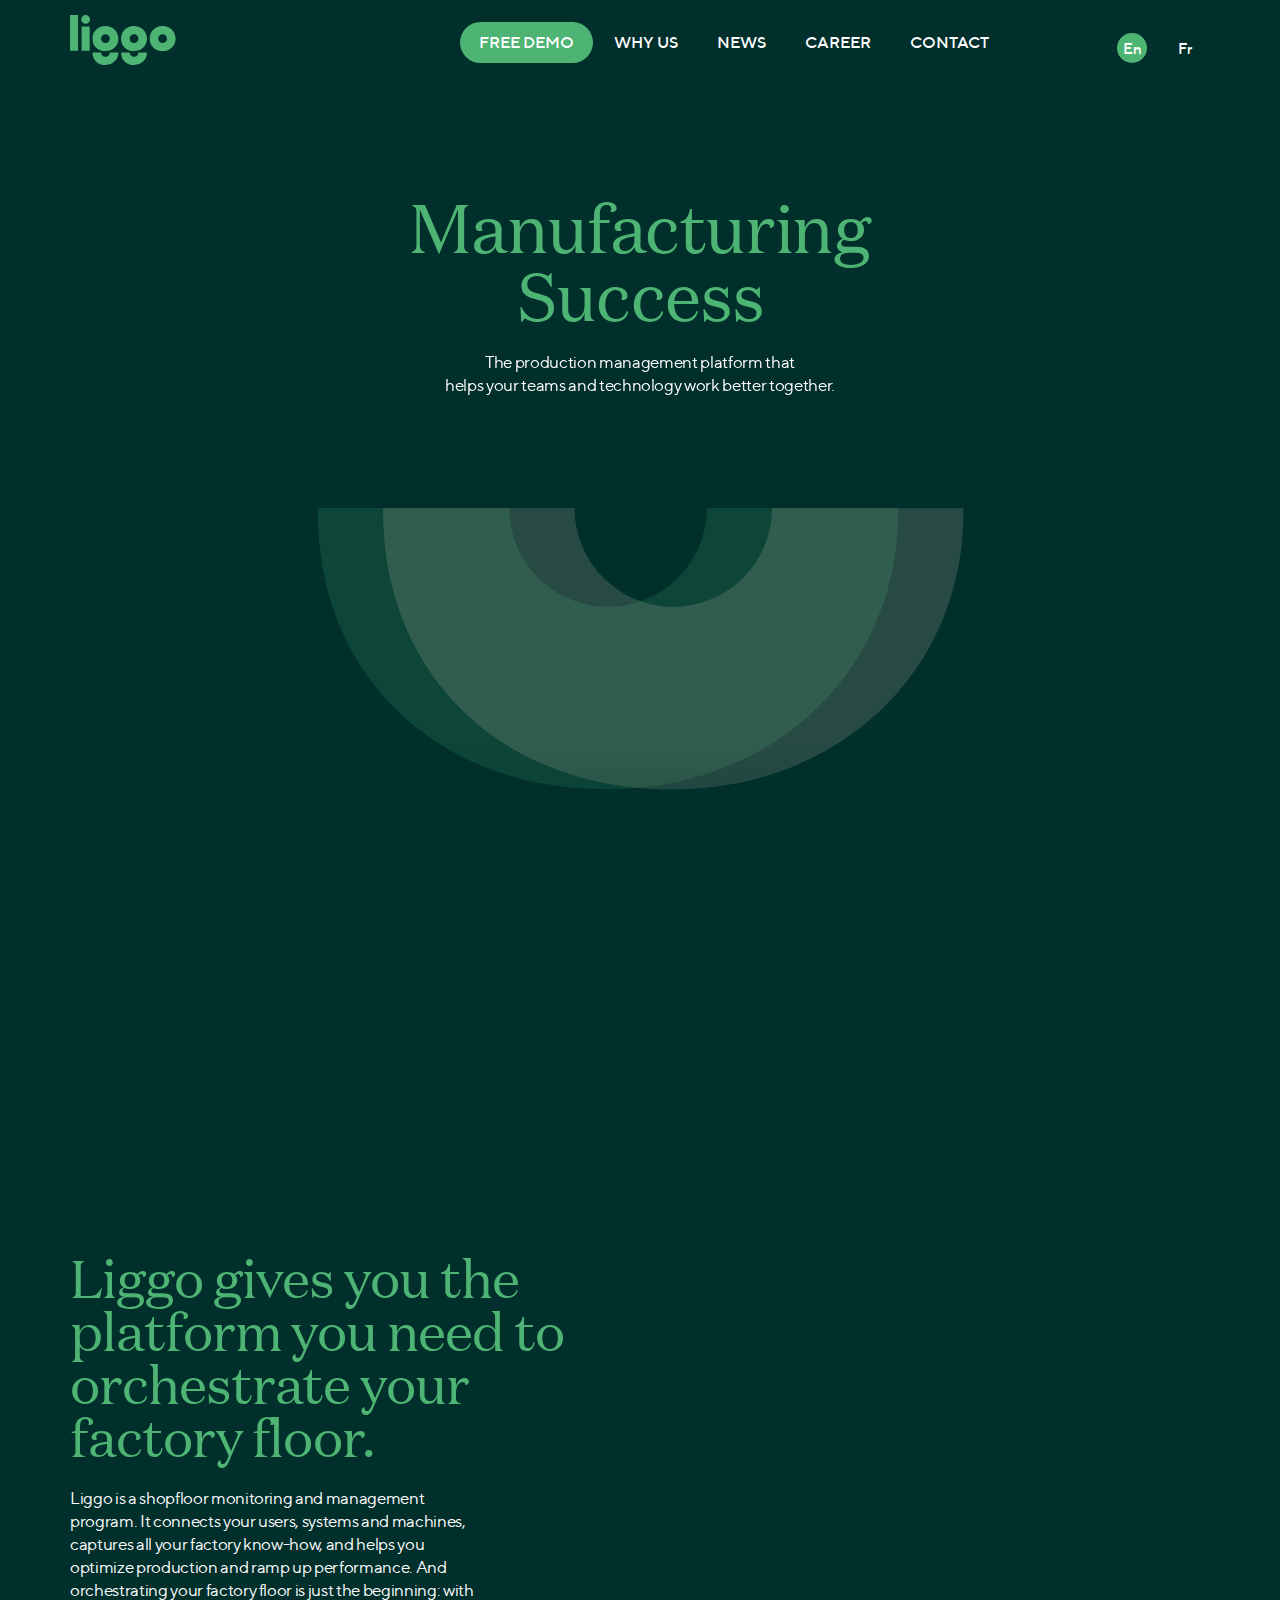
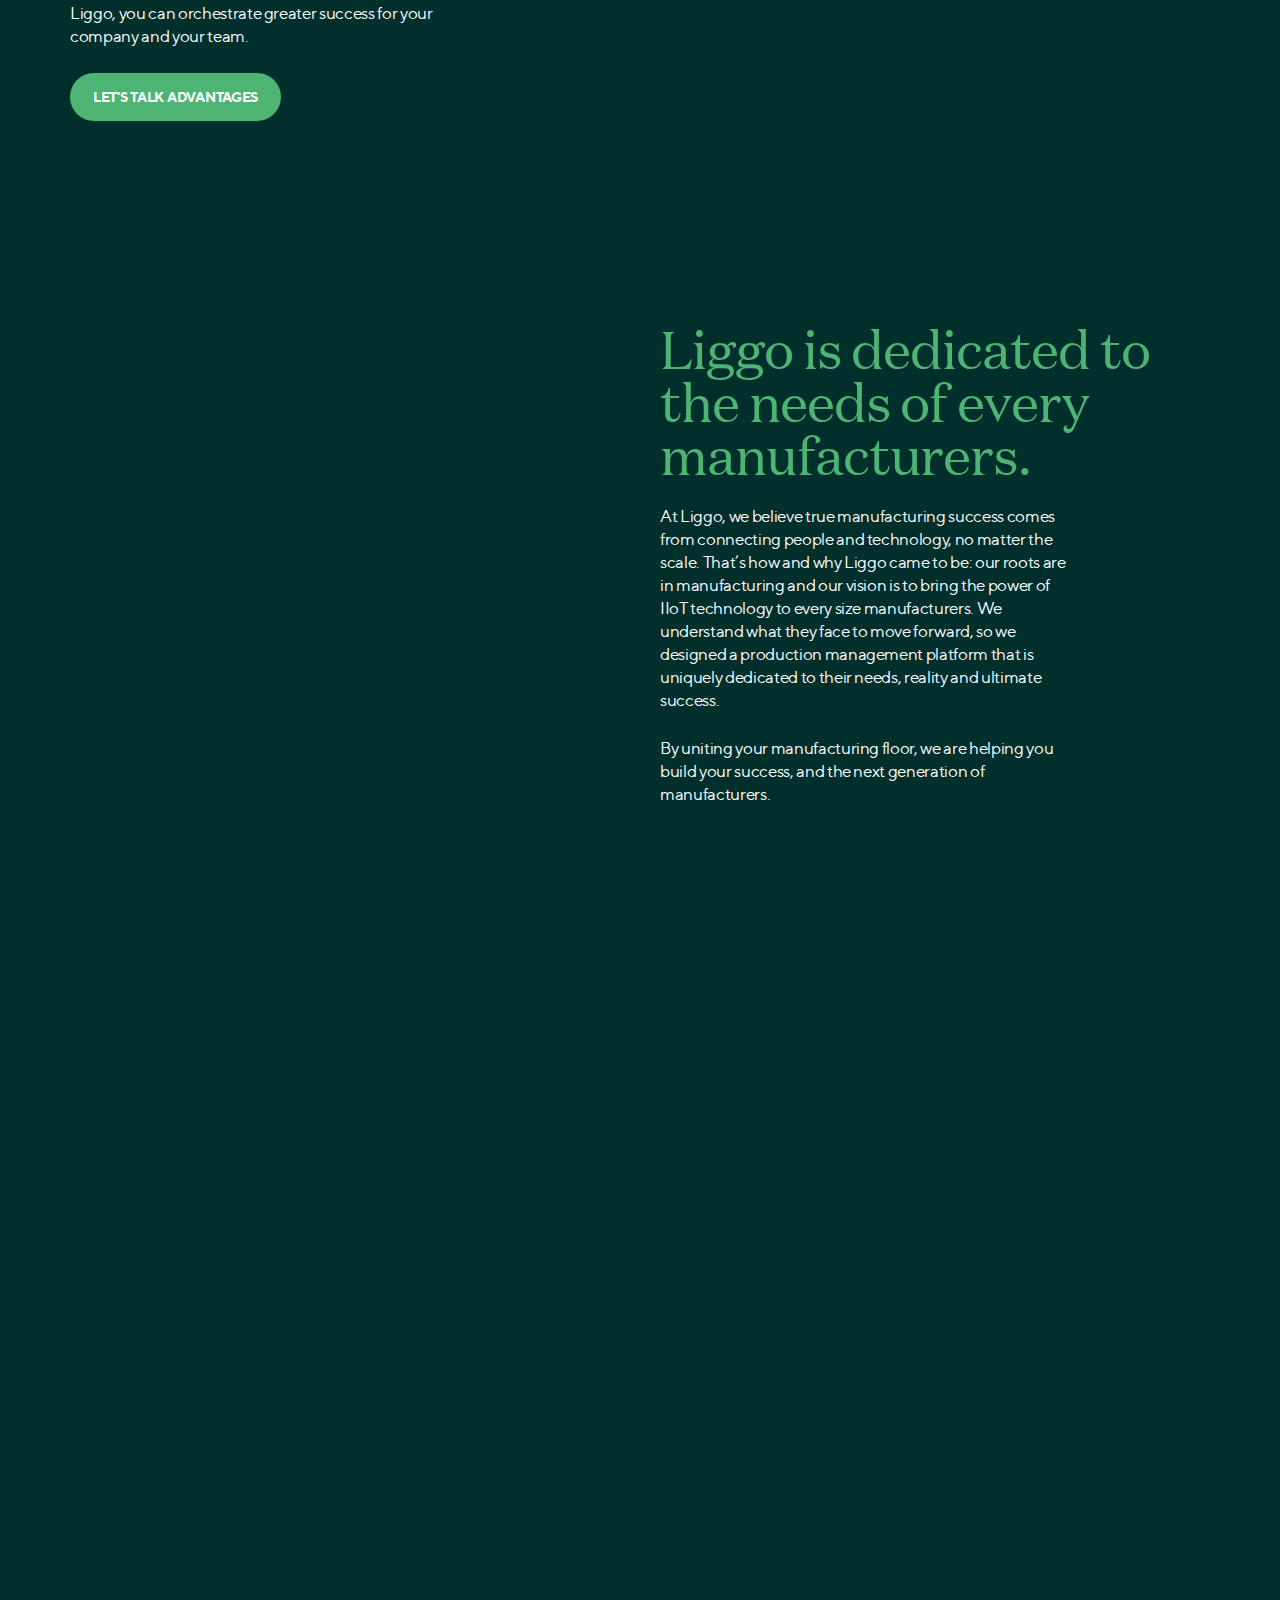
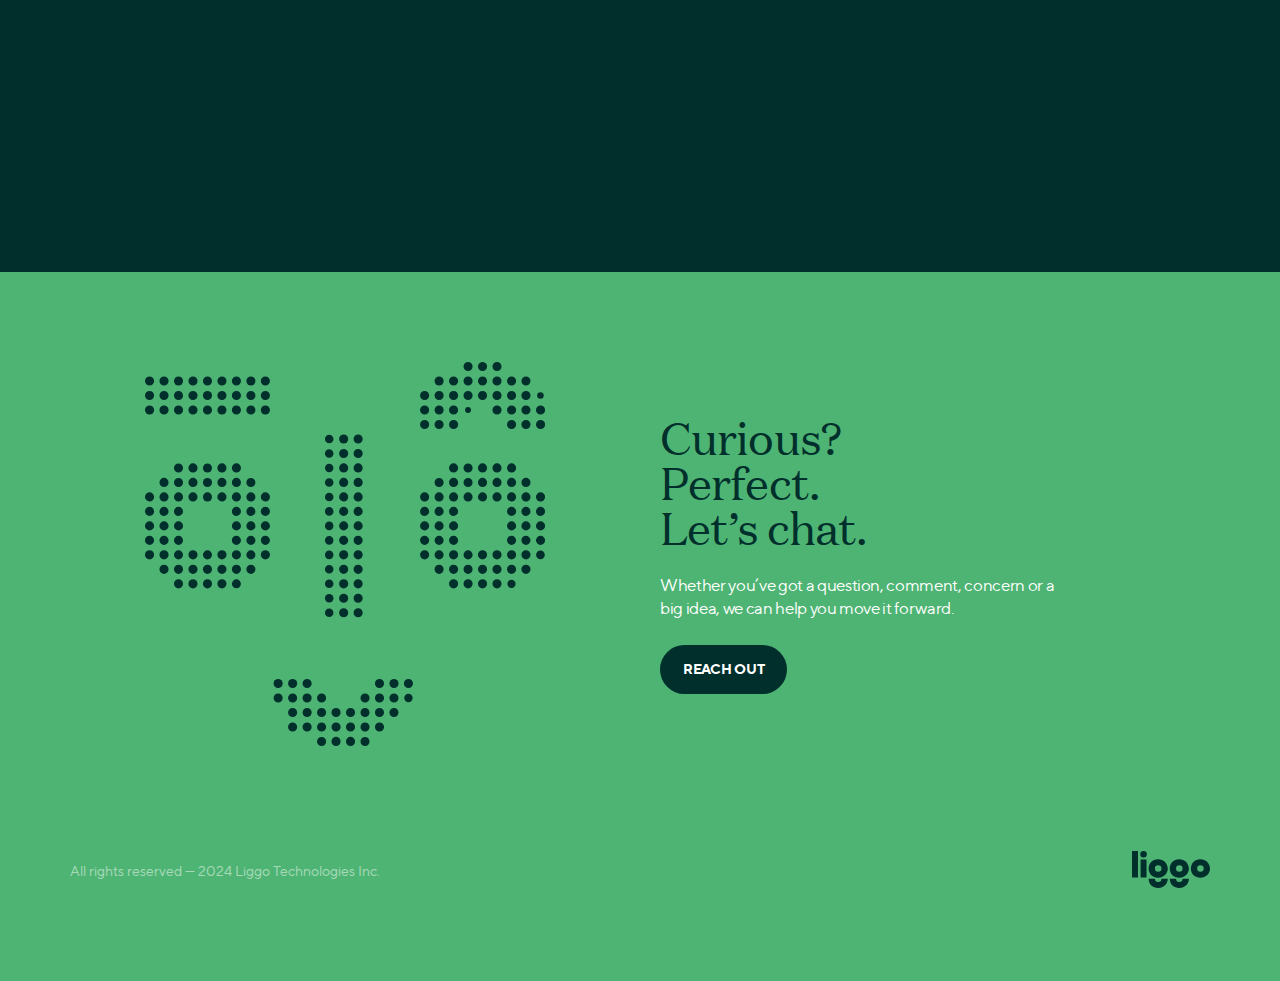
==== commit 414a0eb1: "Ajout Free Demo" ====
--- a/index.html
+++ b/index.html
@@ -70,7 +70,7 @@
 
                         <ul class="menu">
                           <li class="menu-item">
-                            <a class="main-button open-contact-overlay" href="index.html#">Free Demo</a>
+                            <a class="main-button open-freeDemo-overlay" href="index.html#">Free Demo</a>
                           </li>
                           <li class="menu-item">
                             <a href="en/why-us.html">Why Us</a>
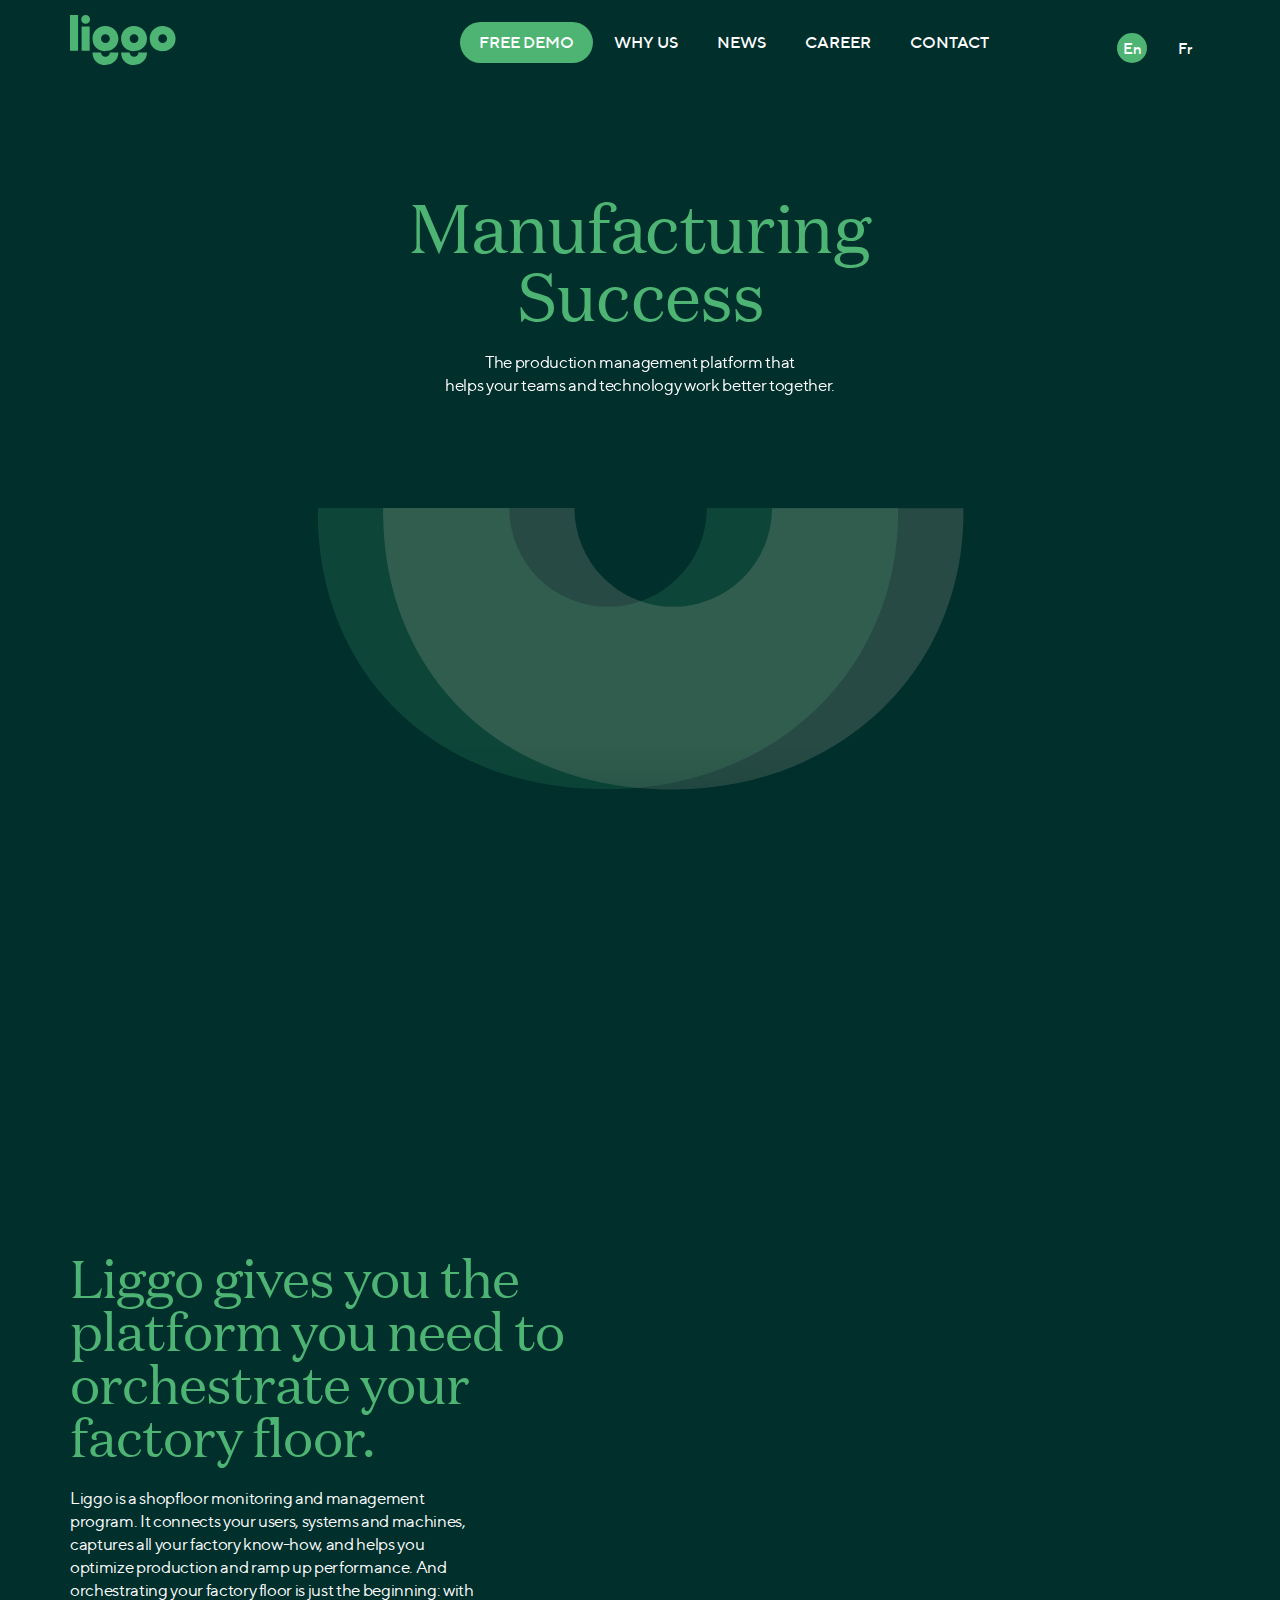
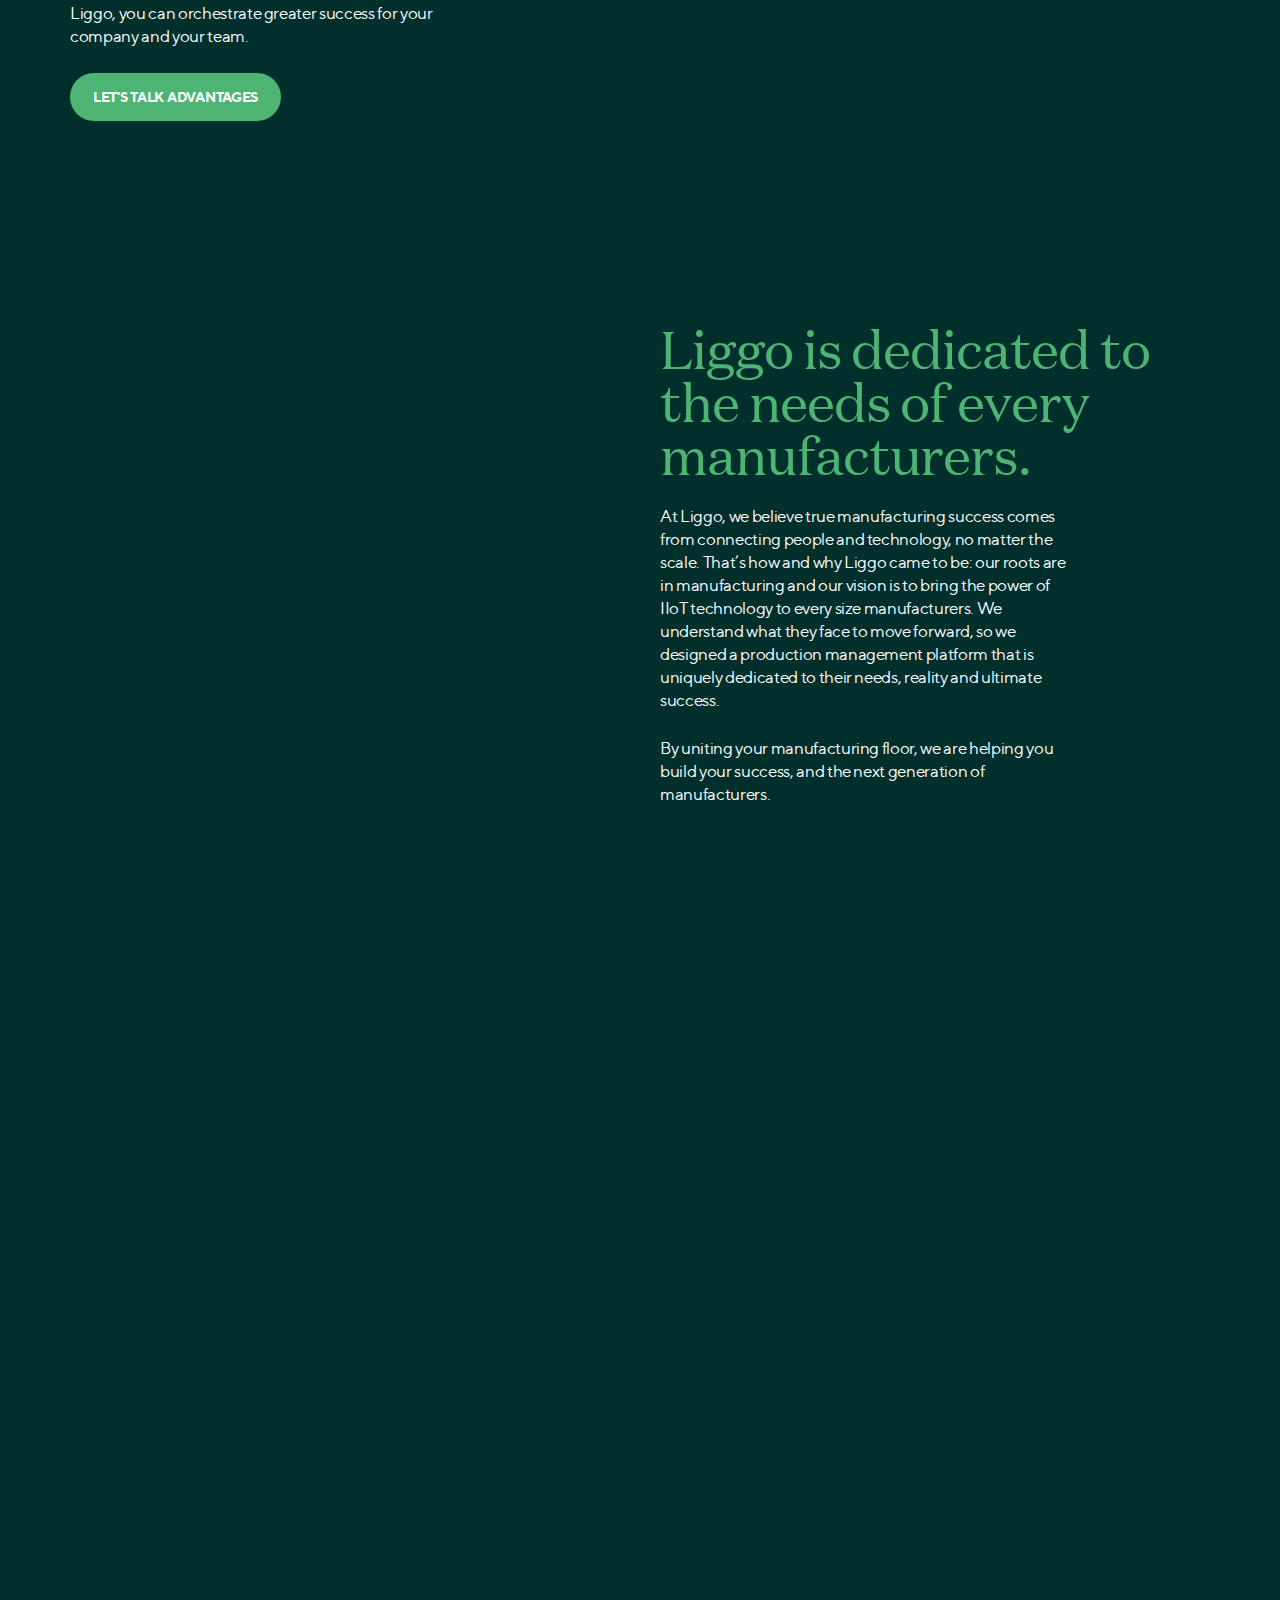
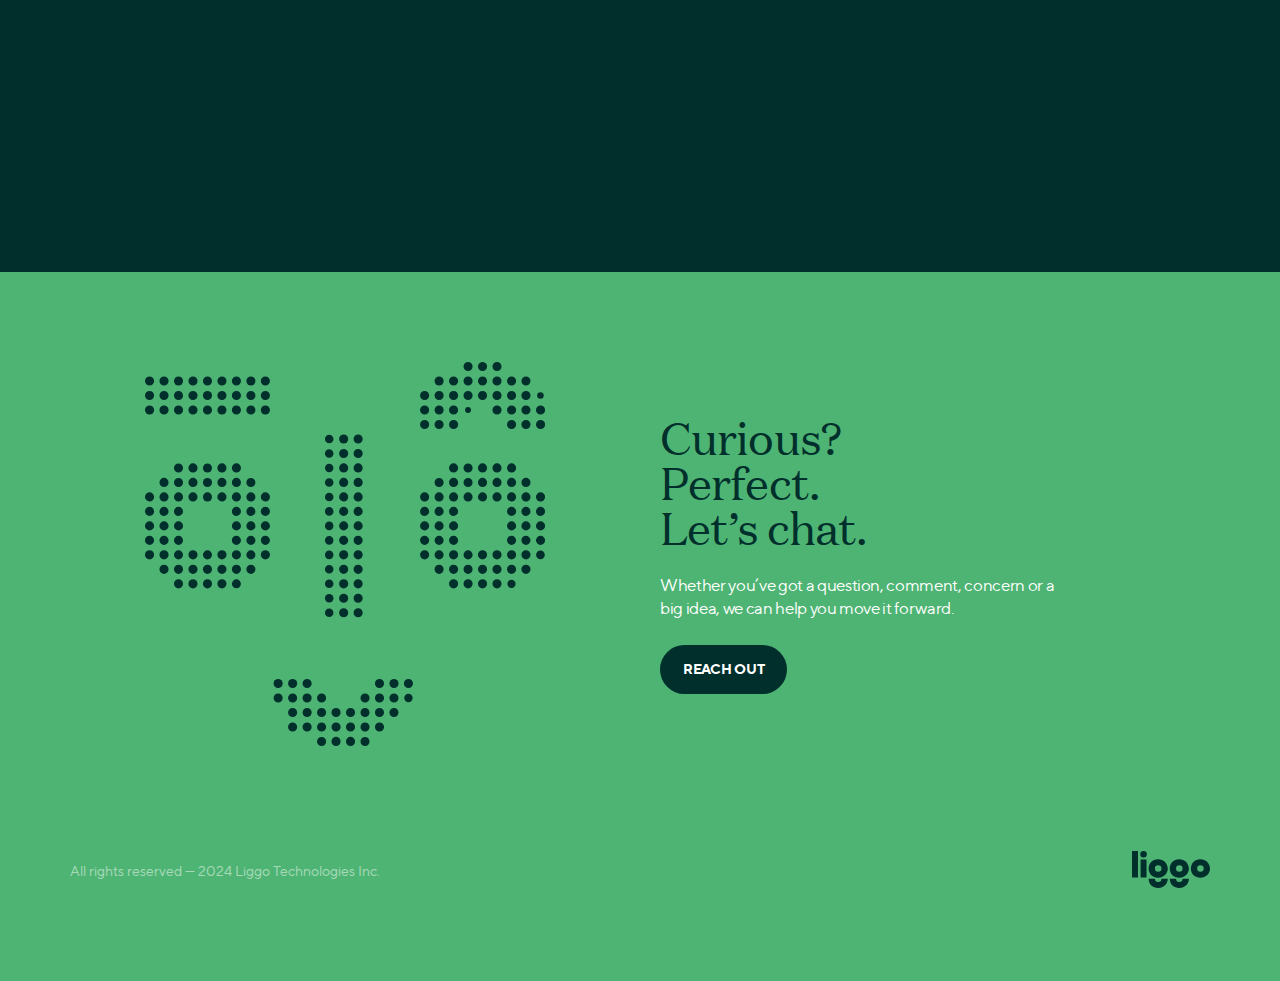
==== commit 336c0fec: "Reverted" ====
--- a/index.html
+++ b/index.html
@@ -70,7 +70,7 @@
 
                         <ul class="menu">
                           <li class="menu-item">
-                            <a class="main-button open-freeDemo-overlay" href="index.html#">Free Demo</a>
+                            <a class="main-button open-contact-overlay" href="index.html#">Free Demo</a>
                           </li>
                           <li class="menu-item">
                             <a href="en/why-us.html">Why Us</a>
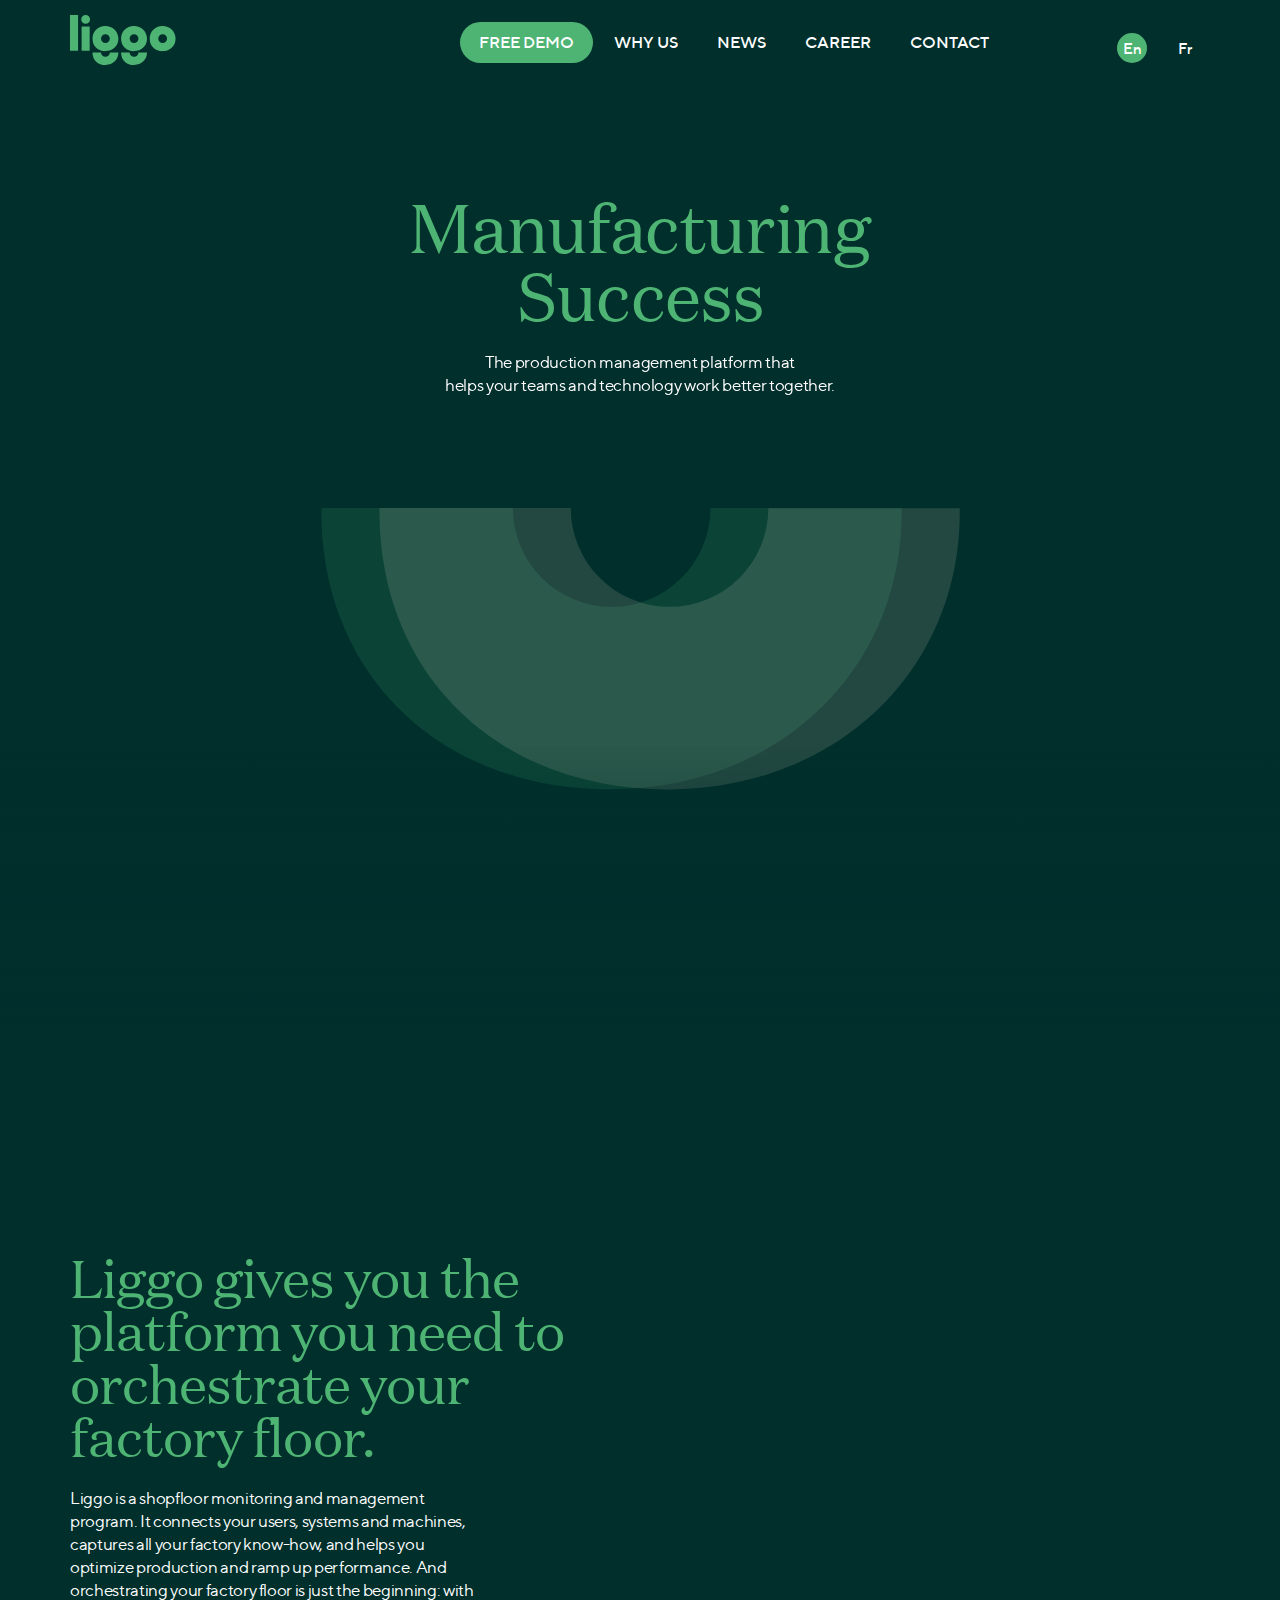
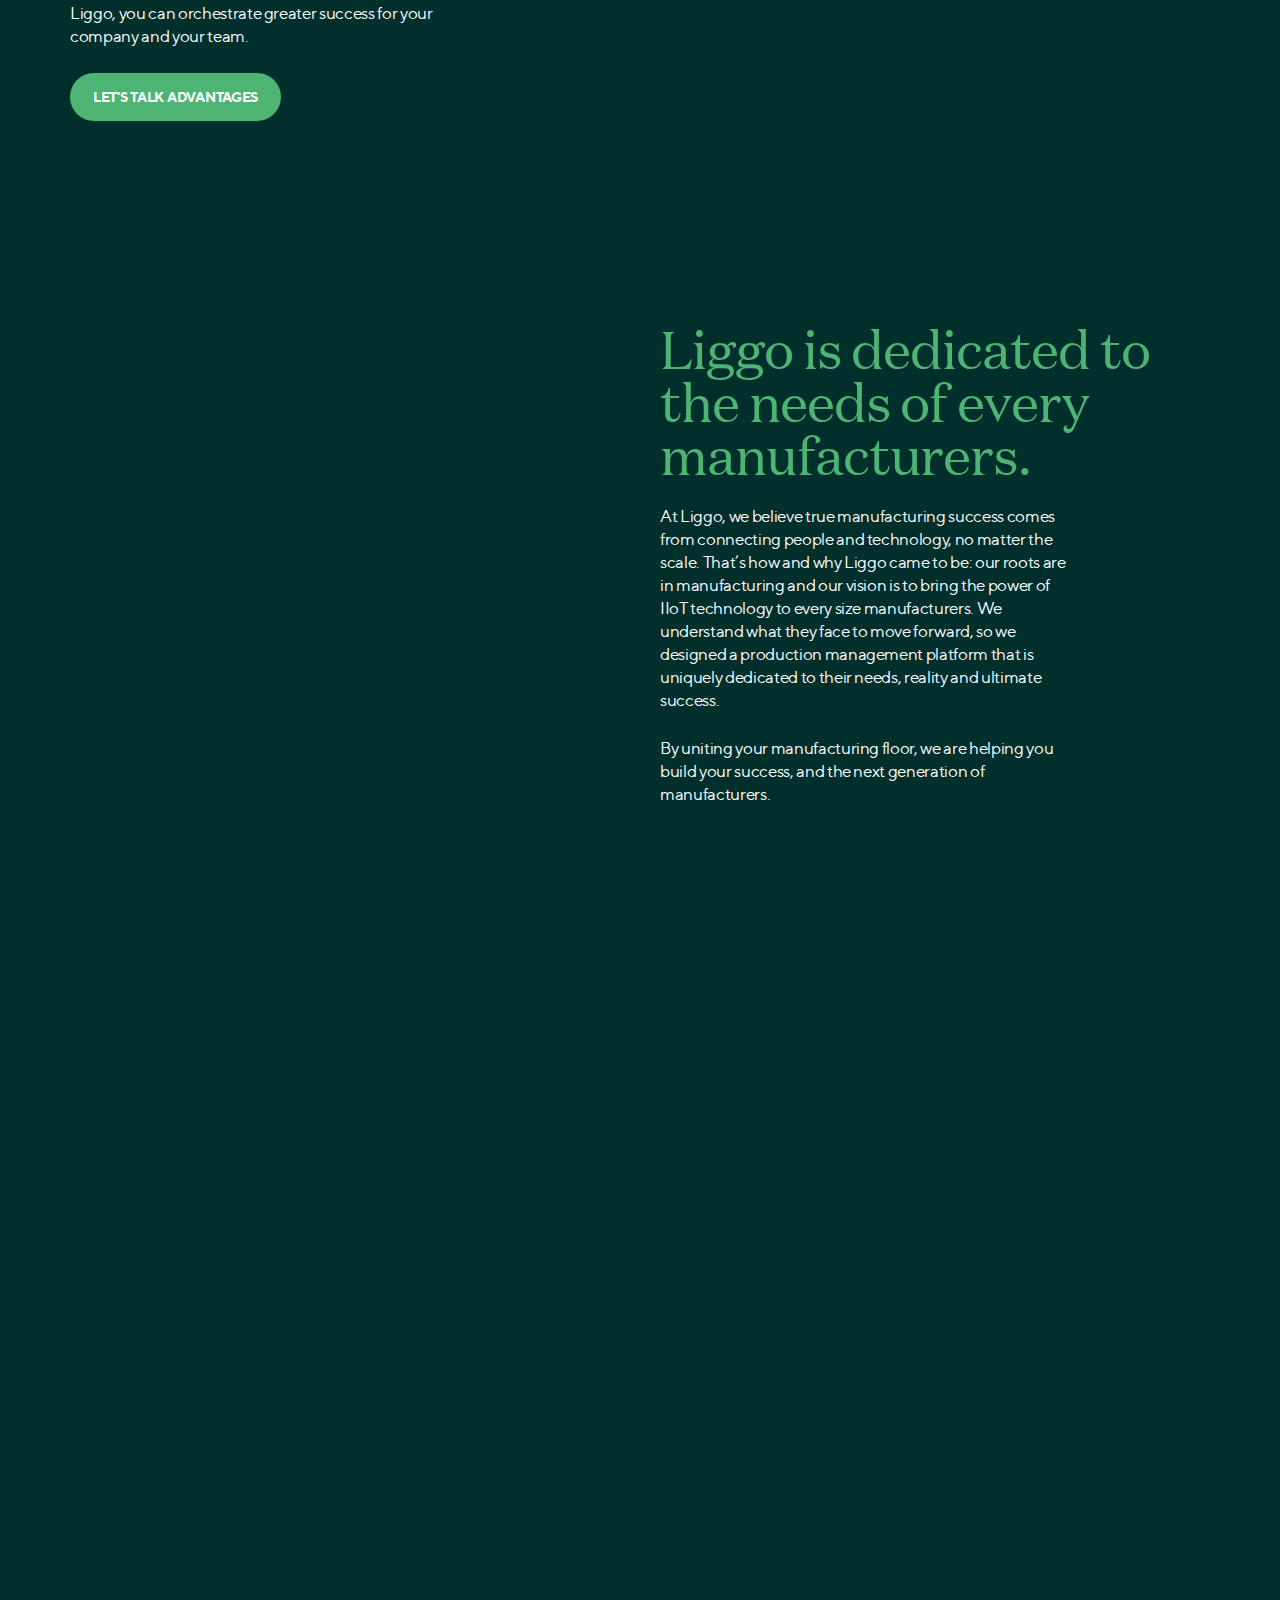
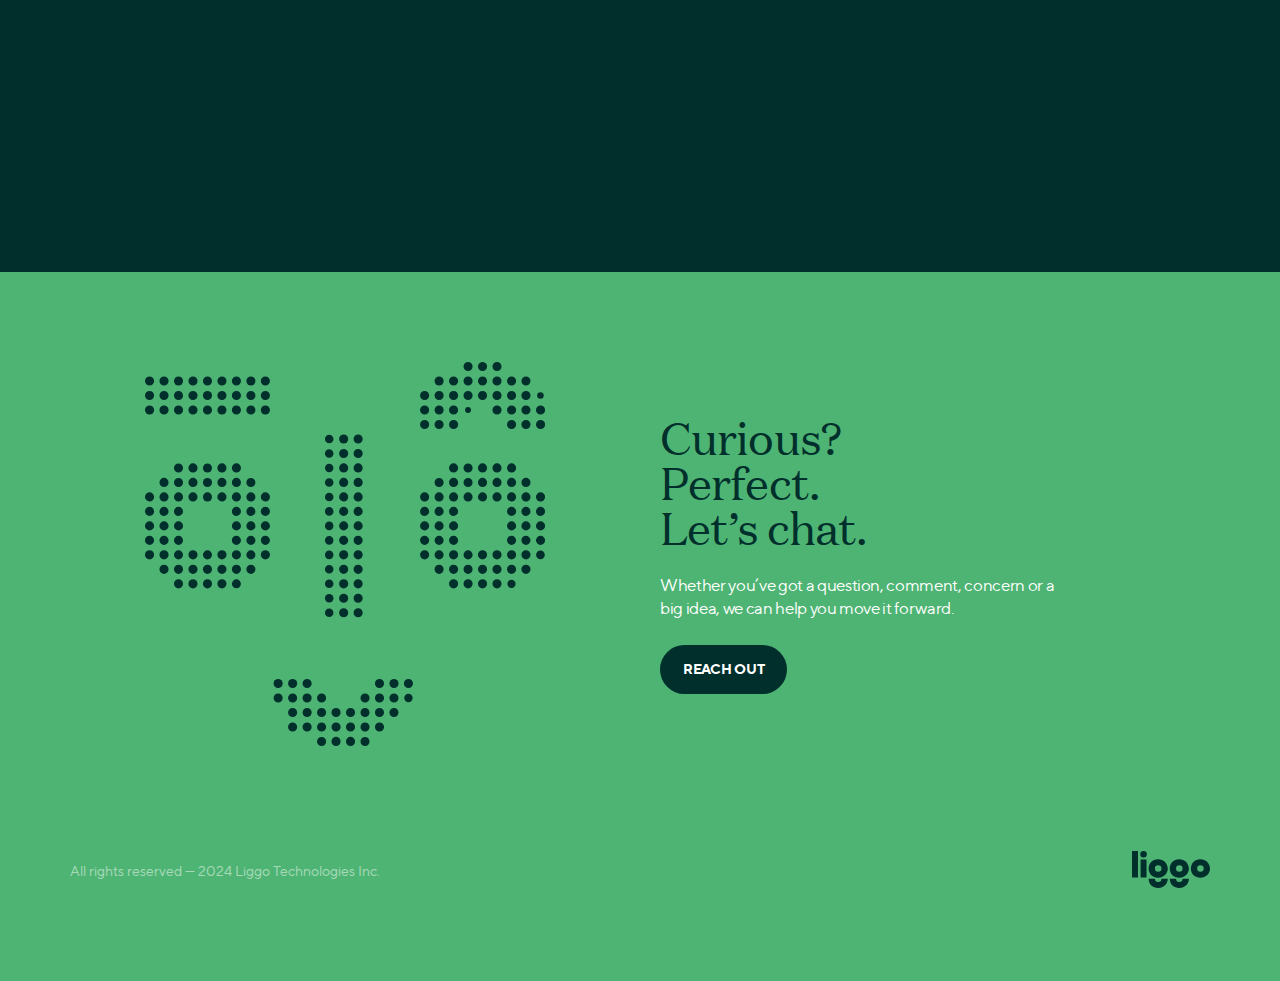
==== commit 782907be: "FreeDemo !!" ====
--- a/index.html
+++ b/index.html
@@ -70,7 +70,7 @@
 
                         <ul class="menu">
                           <li class="menu-item">
-                            <a class="main-button open-contact-overlay" href="index.html#">Free Demo</a>
+                            <a class="main-button open-freeDemo-overlay" href="index.html#">Free Demo</a>
                           </li>
                           <li class="menu-item">
                             <a href="en/why-us.html">Why Us</a>
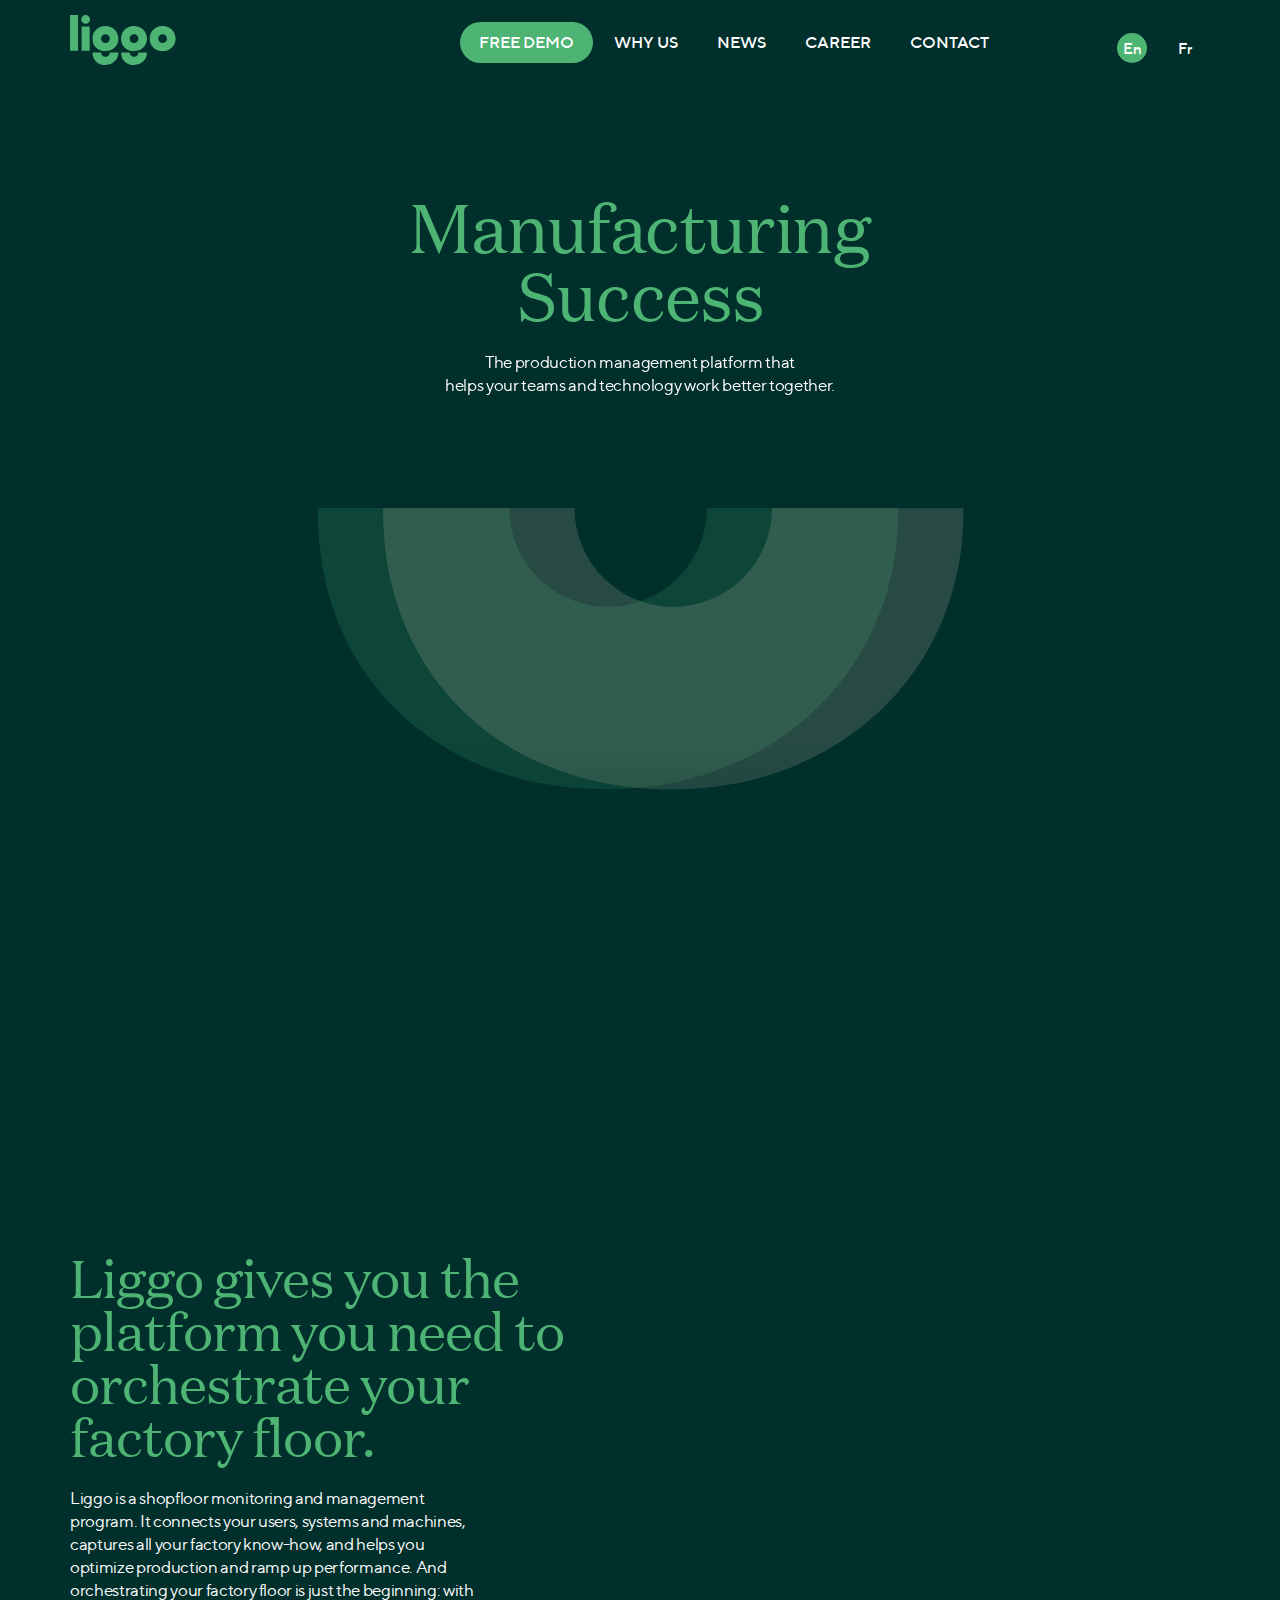
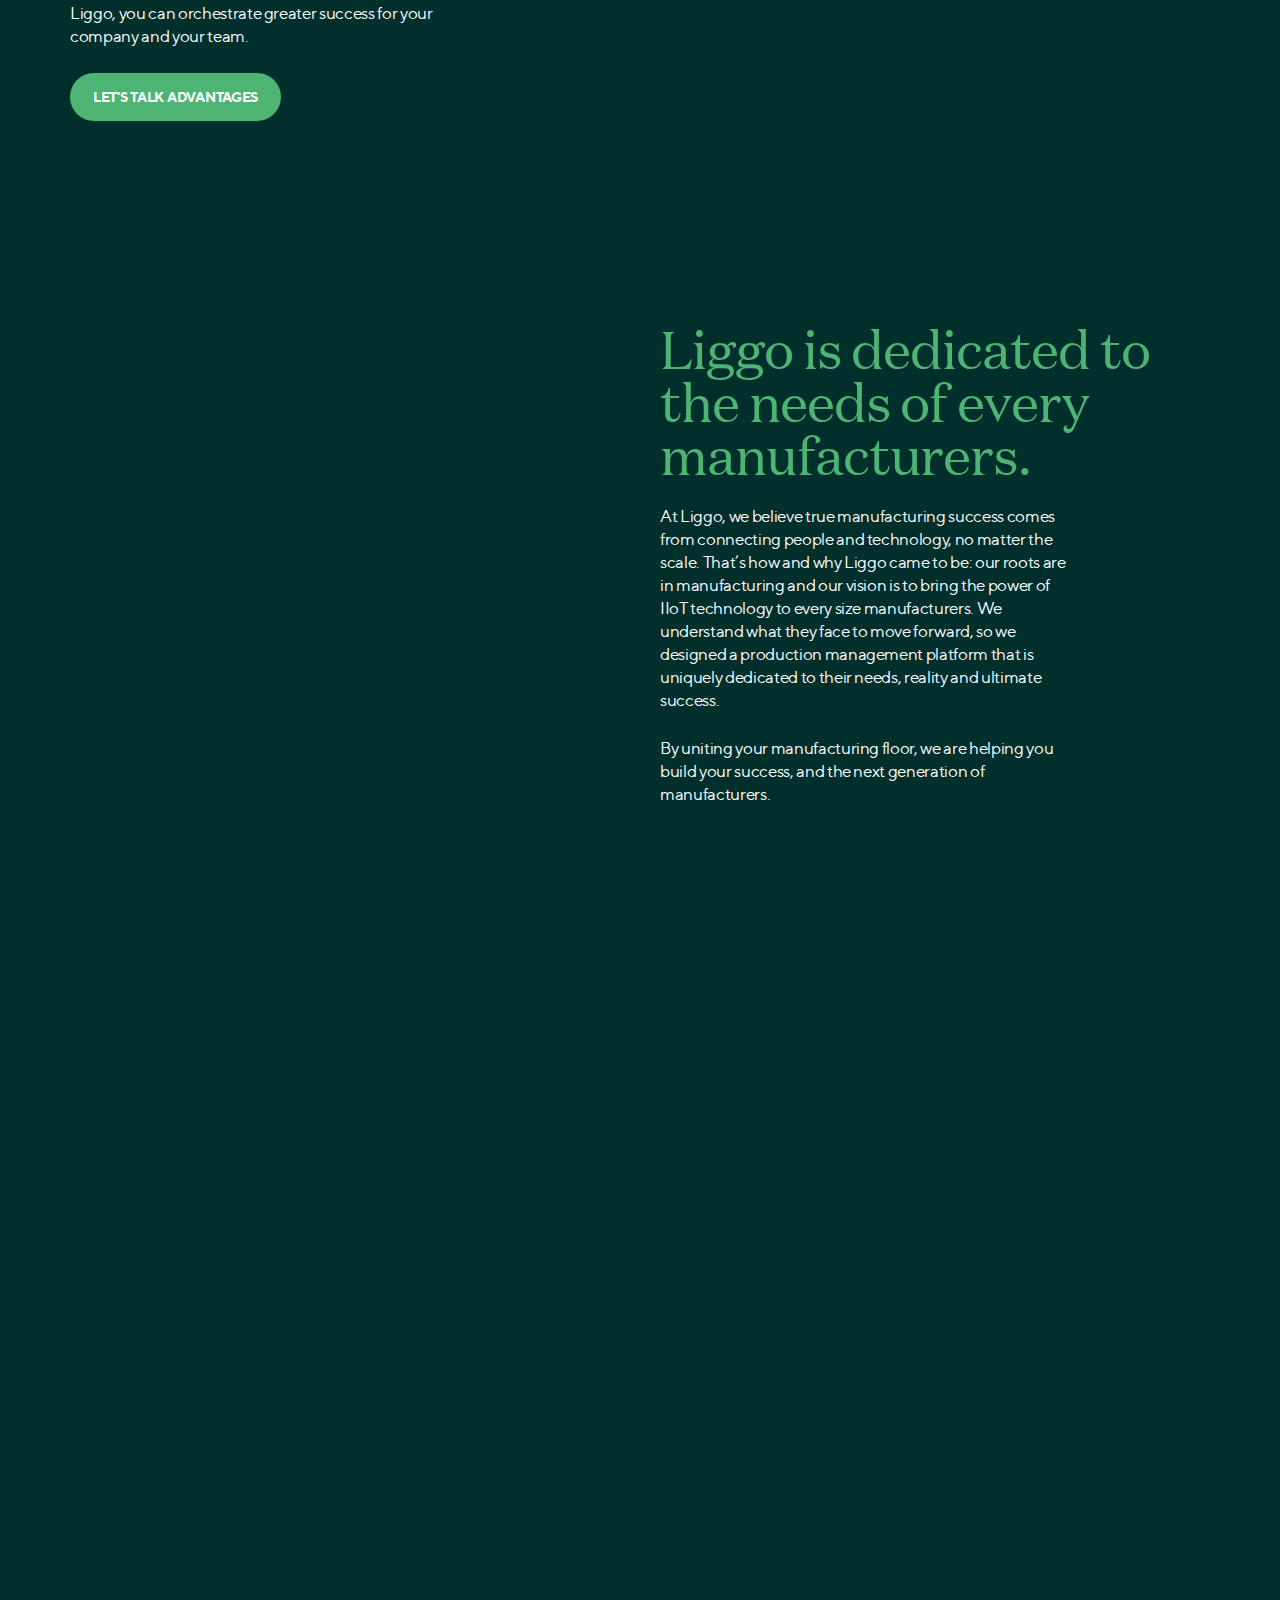
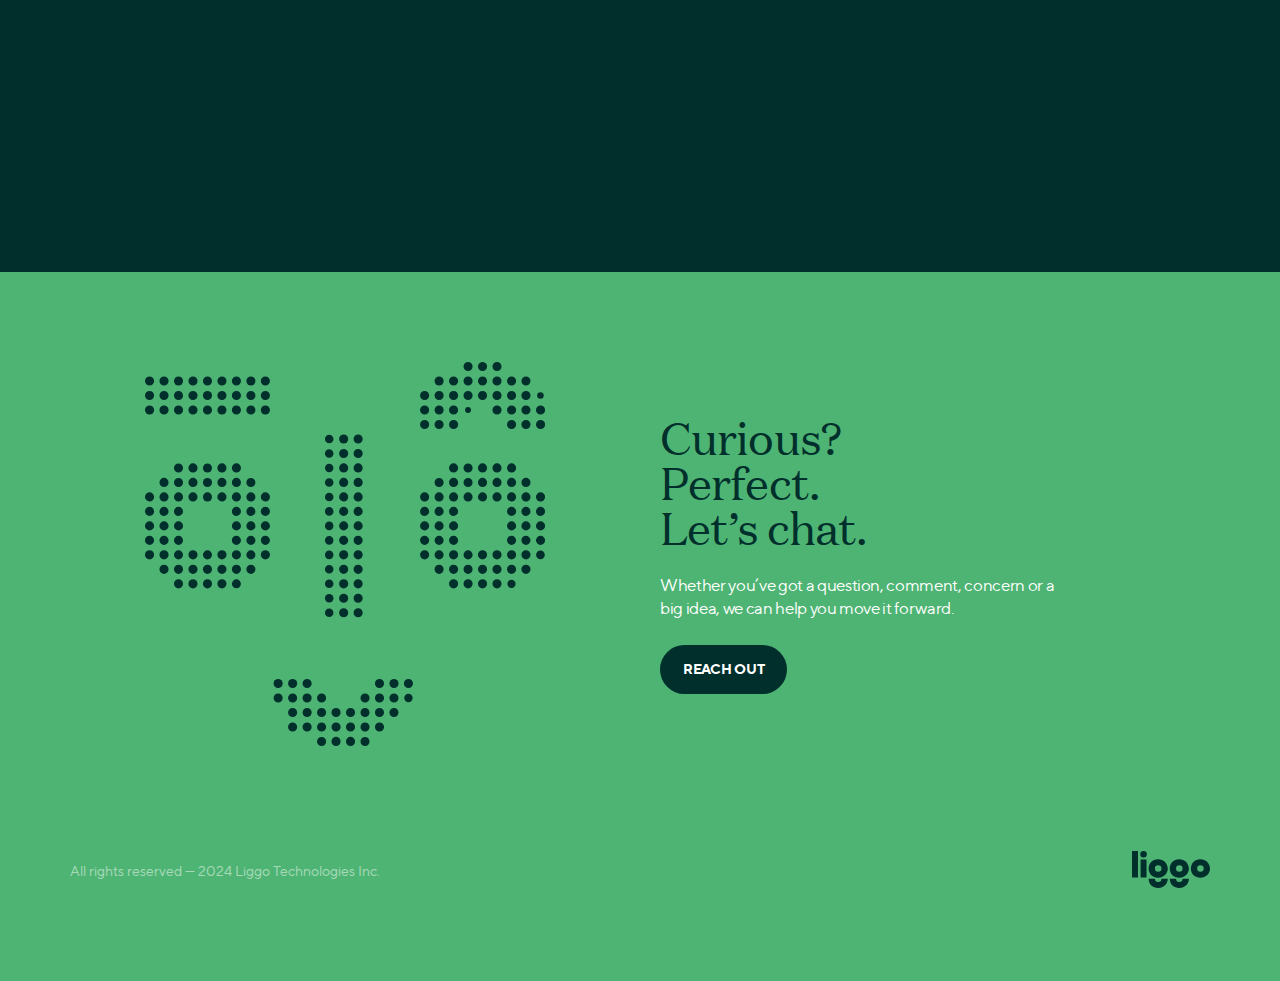
==== commit 59597c64: "Added Free Demo to Mobile Menu" ====
--- a/index.html
+++ b/index.html
@@ -128,6 +128,9 @@
 
 
                   <ul class="menu">
+                    <li class="menu-item">
+                      <a class="main-button open-freeDemo-overlay" href="index.html#">Free Demo</a>
+                    </li>
                     <li class="menu-item">
                       <a href="en/why-us.html">Why Us</a>
                     </li>
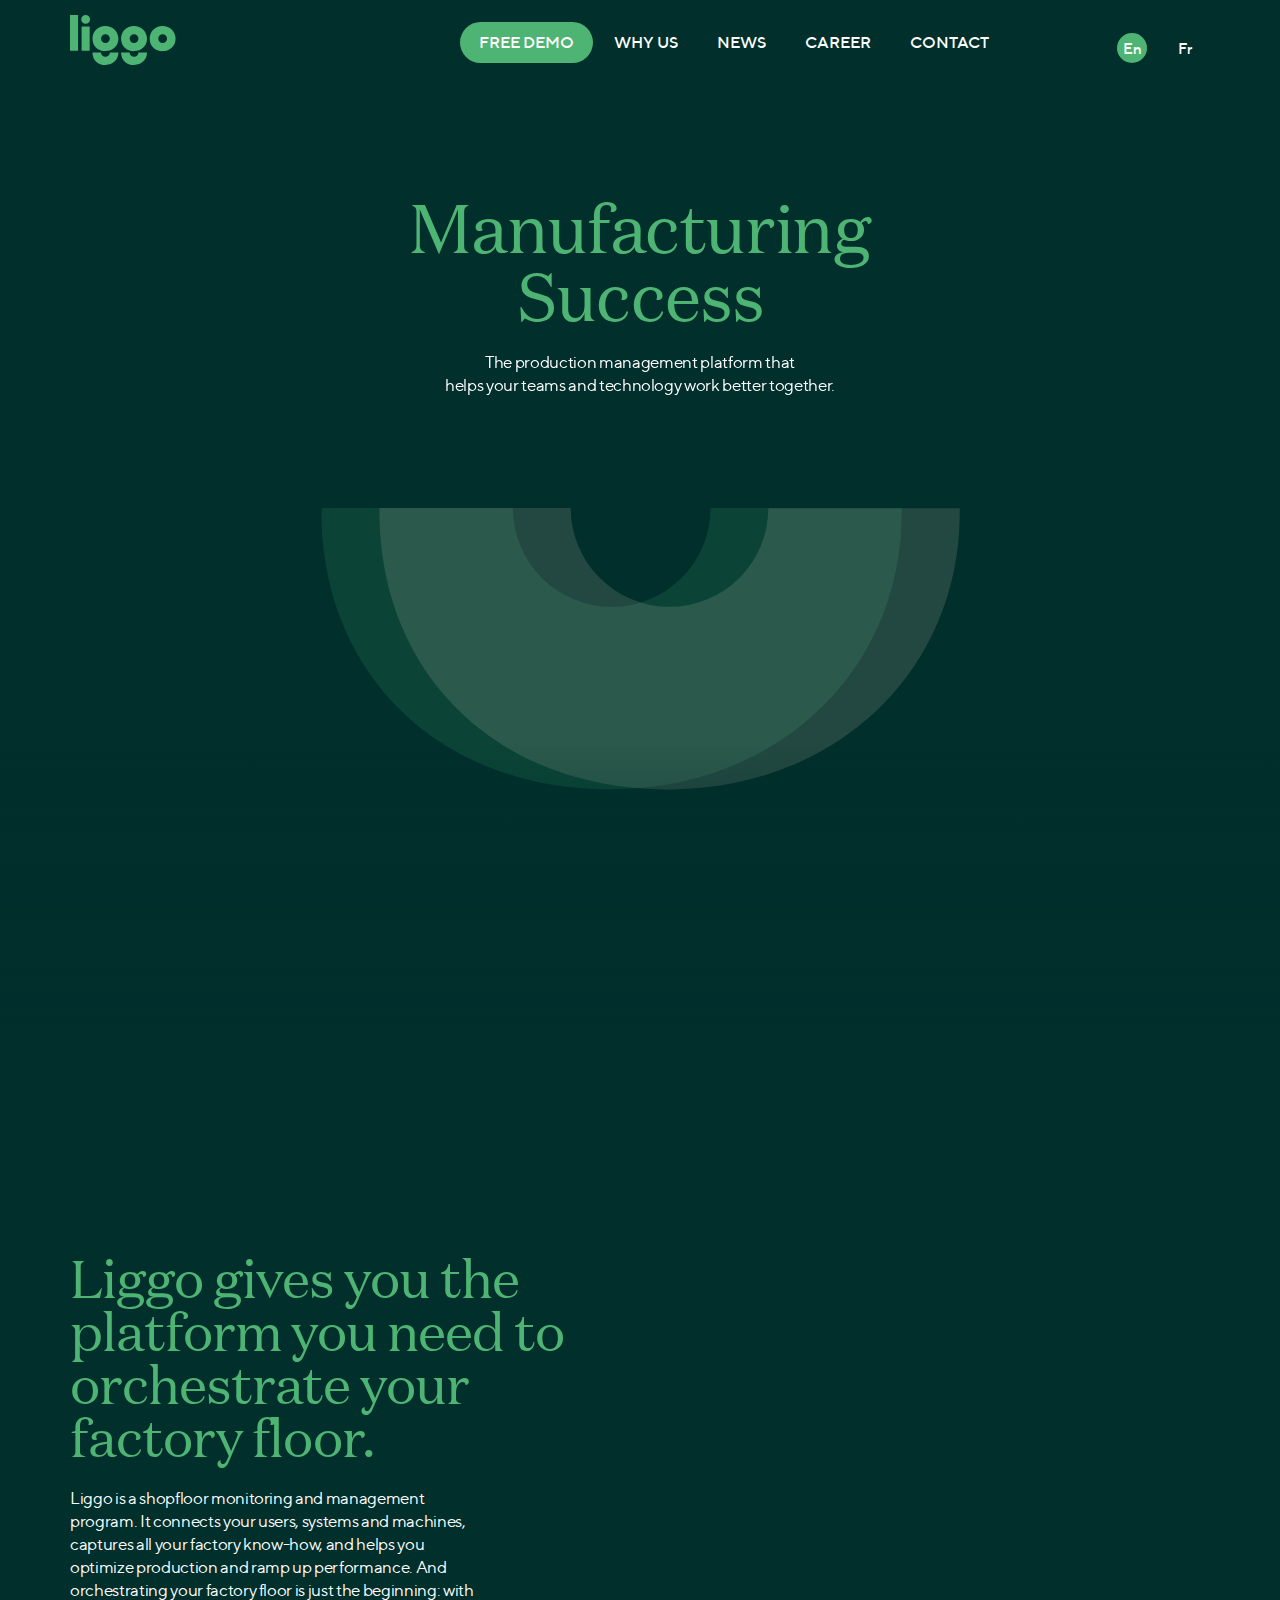
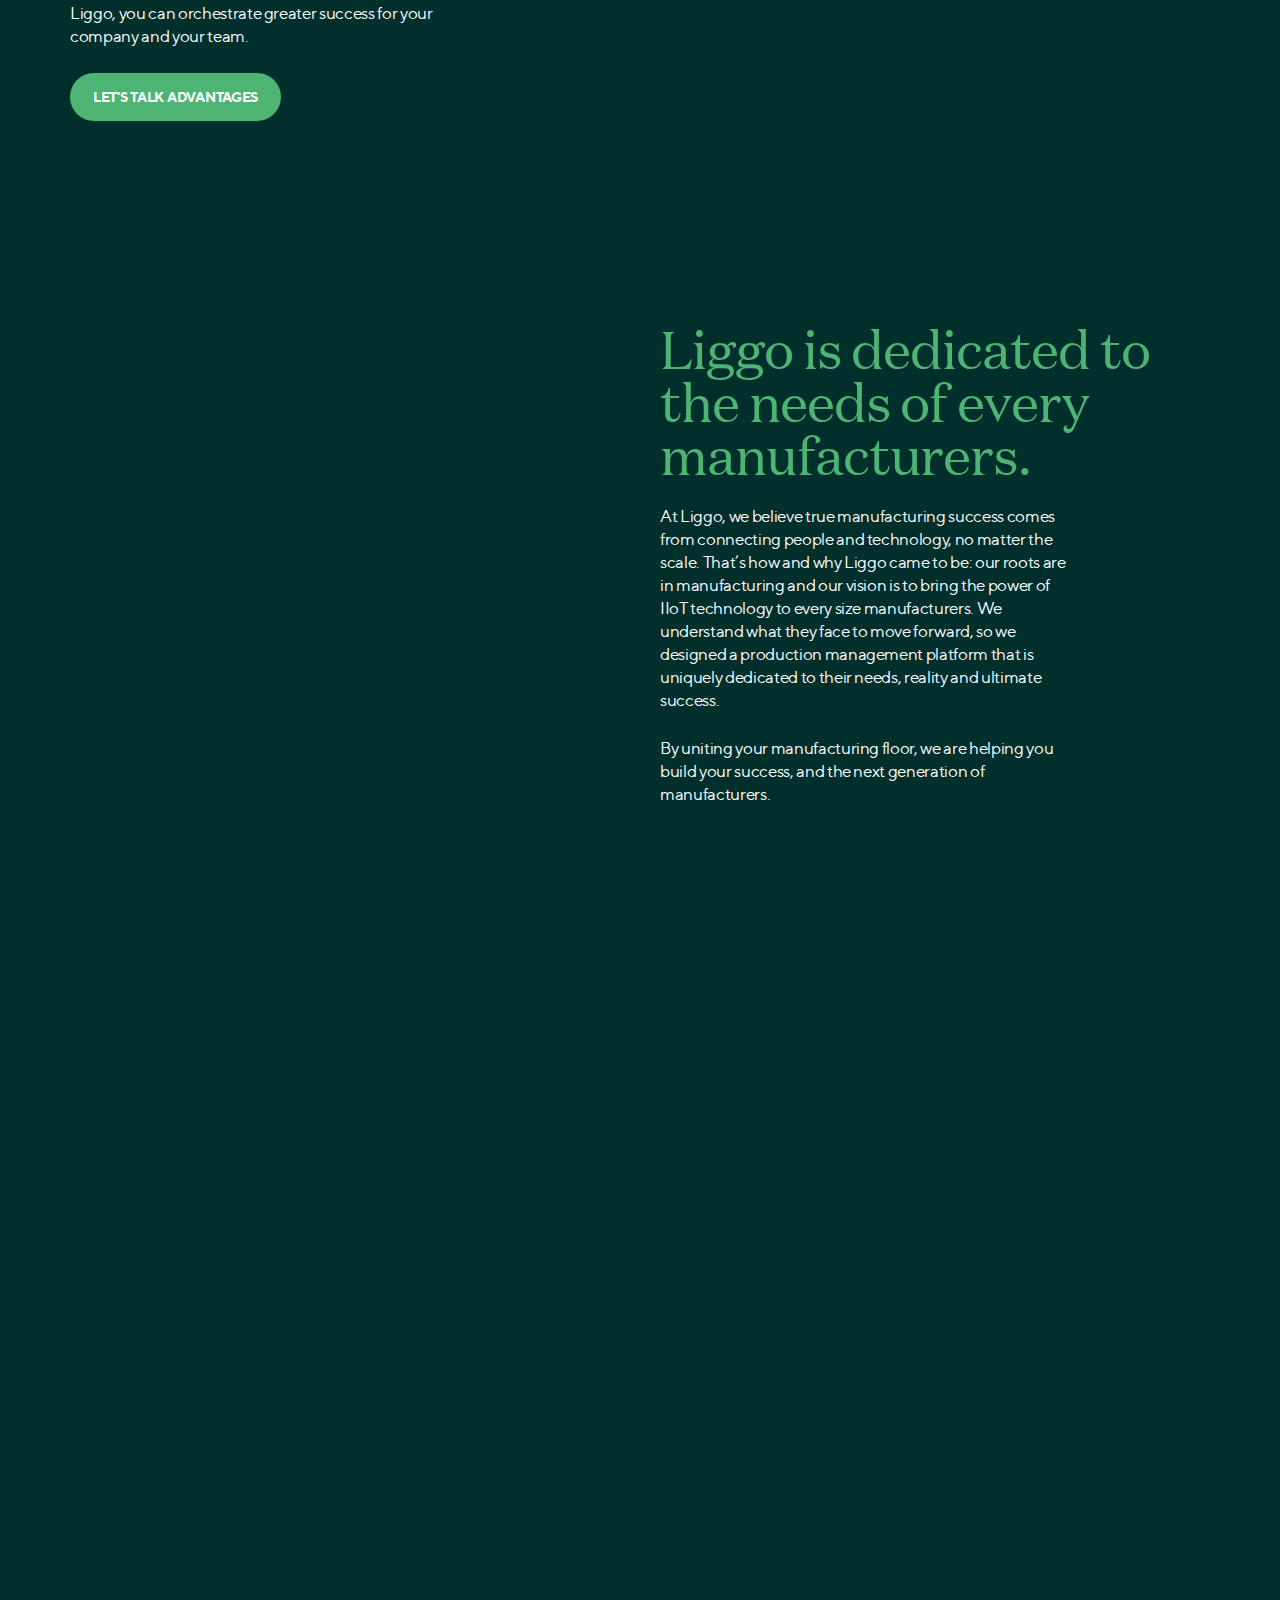
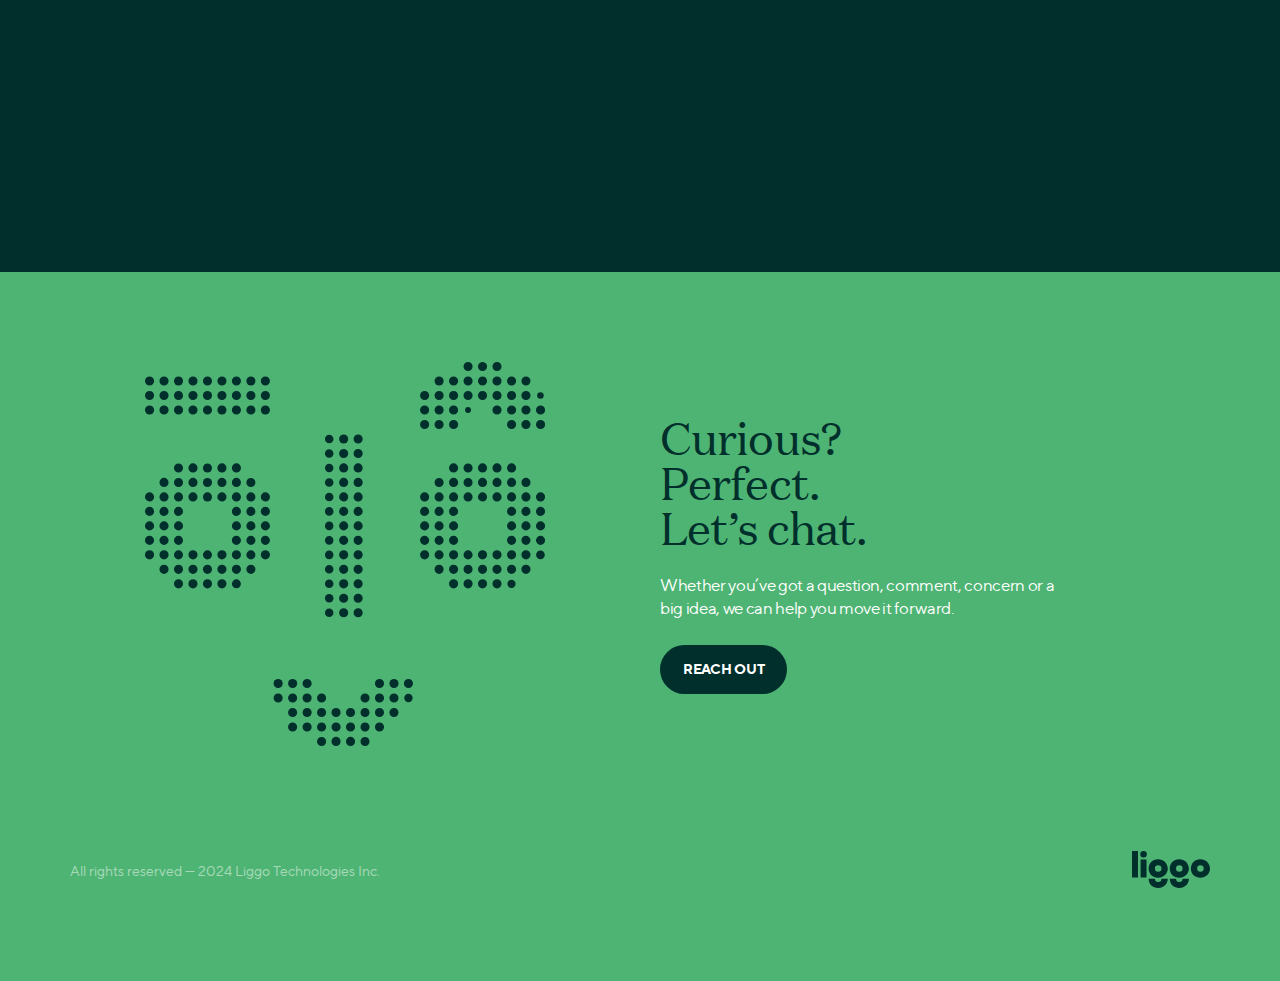
==== commit c9e50506: "Fixed backbground color of FreeDemo" ====
--- a/index.html
+++ b/index.html
@@ -129,7 +129,7 @@
 
                   <ul class="menu">
                     <li class="menu-item">
-                      <a class="main-button open-freeDemo-overlay" href="index.html#">Free Demo</a>
+                      <a class="open-freeDemo-overlay" href="index.html#">Free Demo</a>
                     </li>
                     <li class="menu-item">
                       <a href="en/why-us.html">Why Us</a>
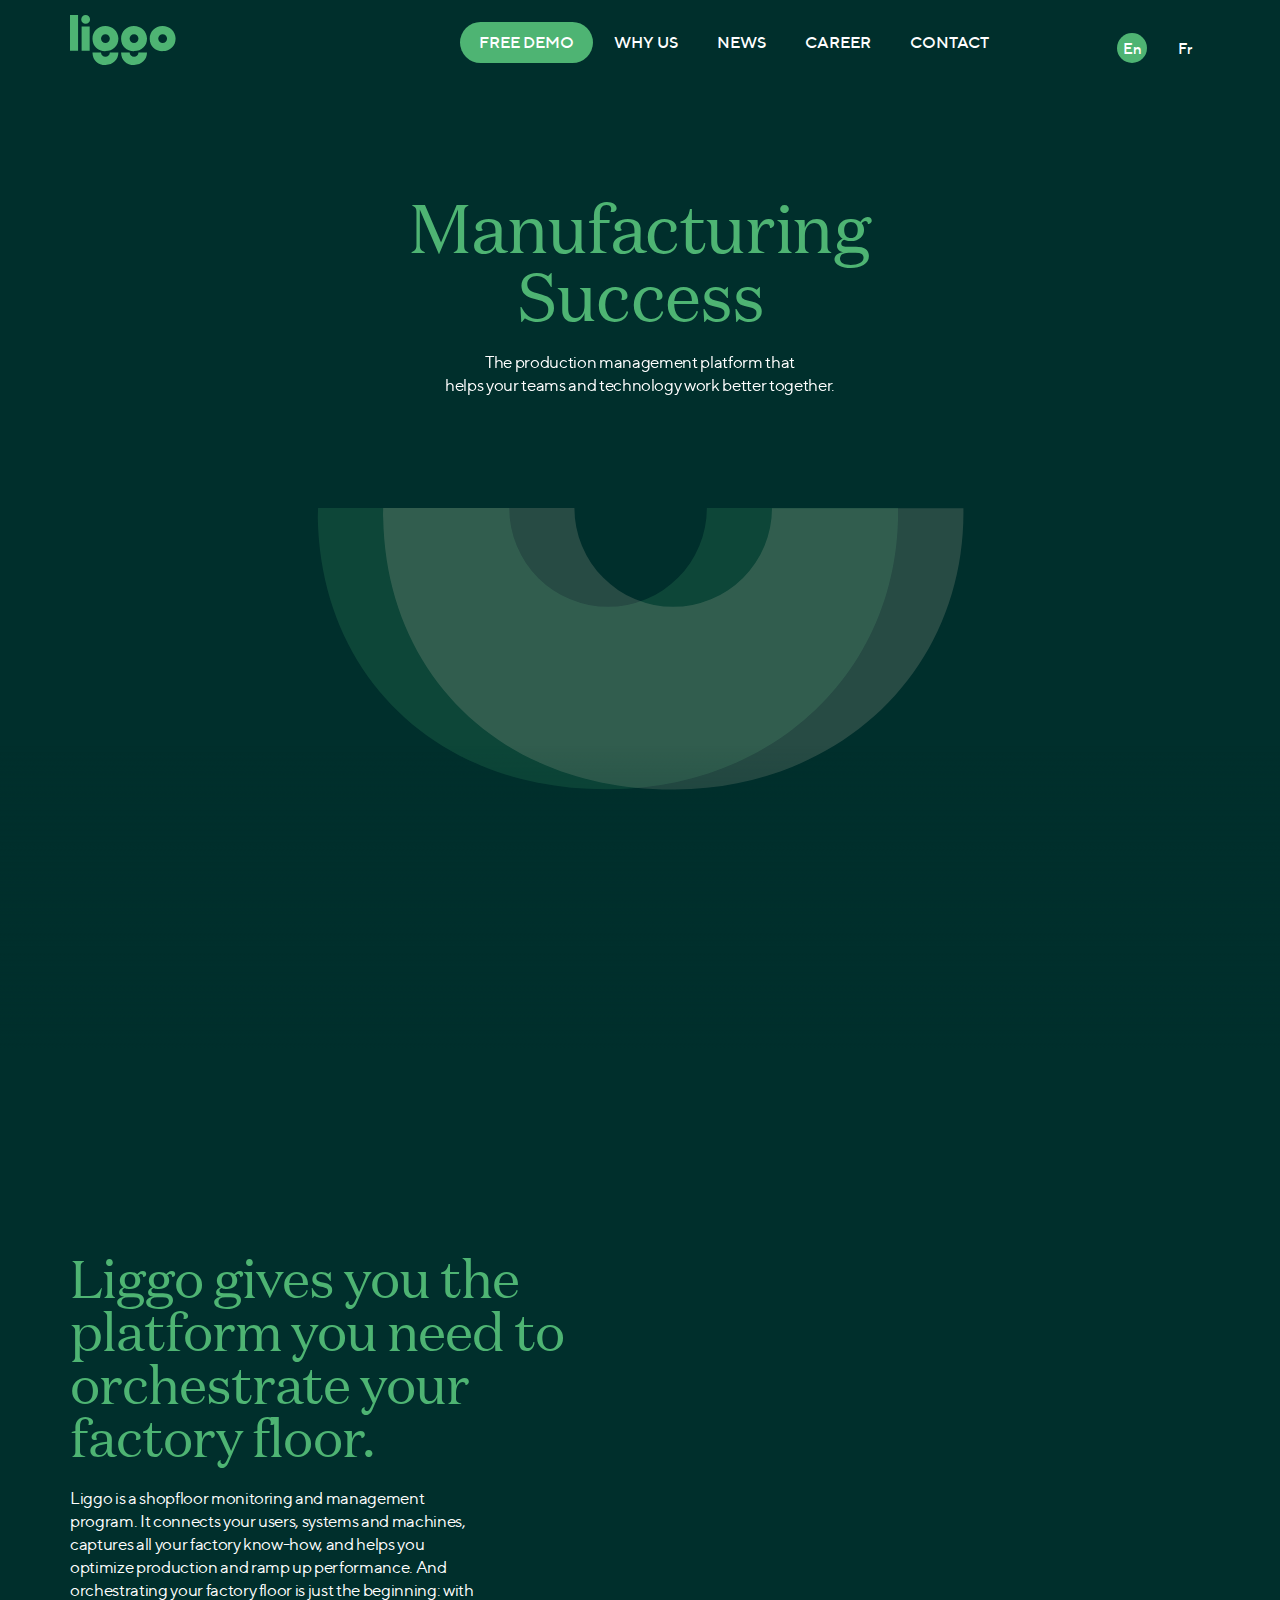
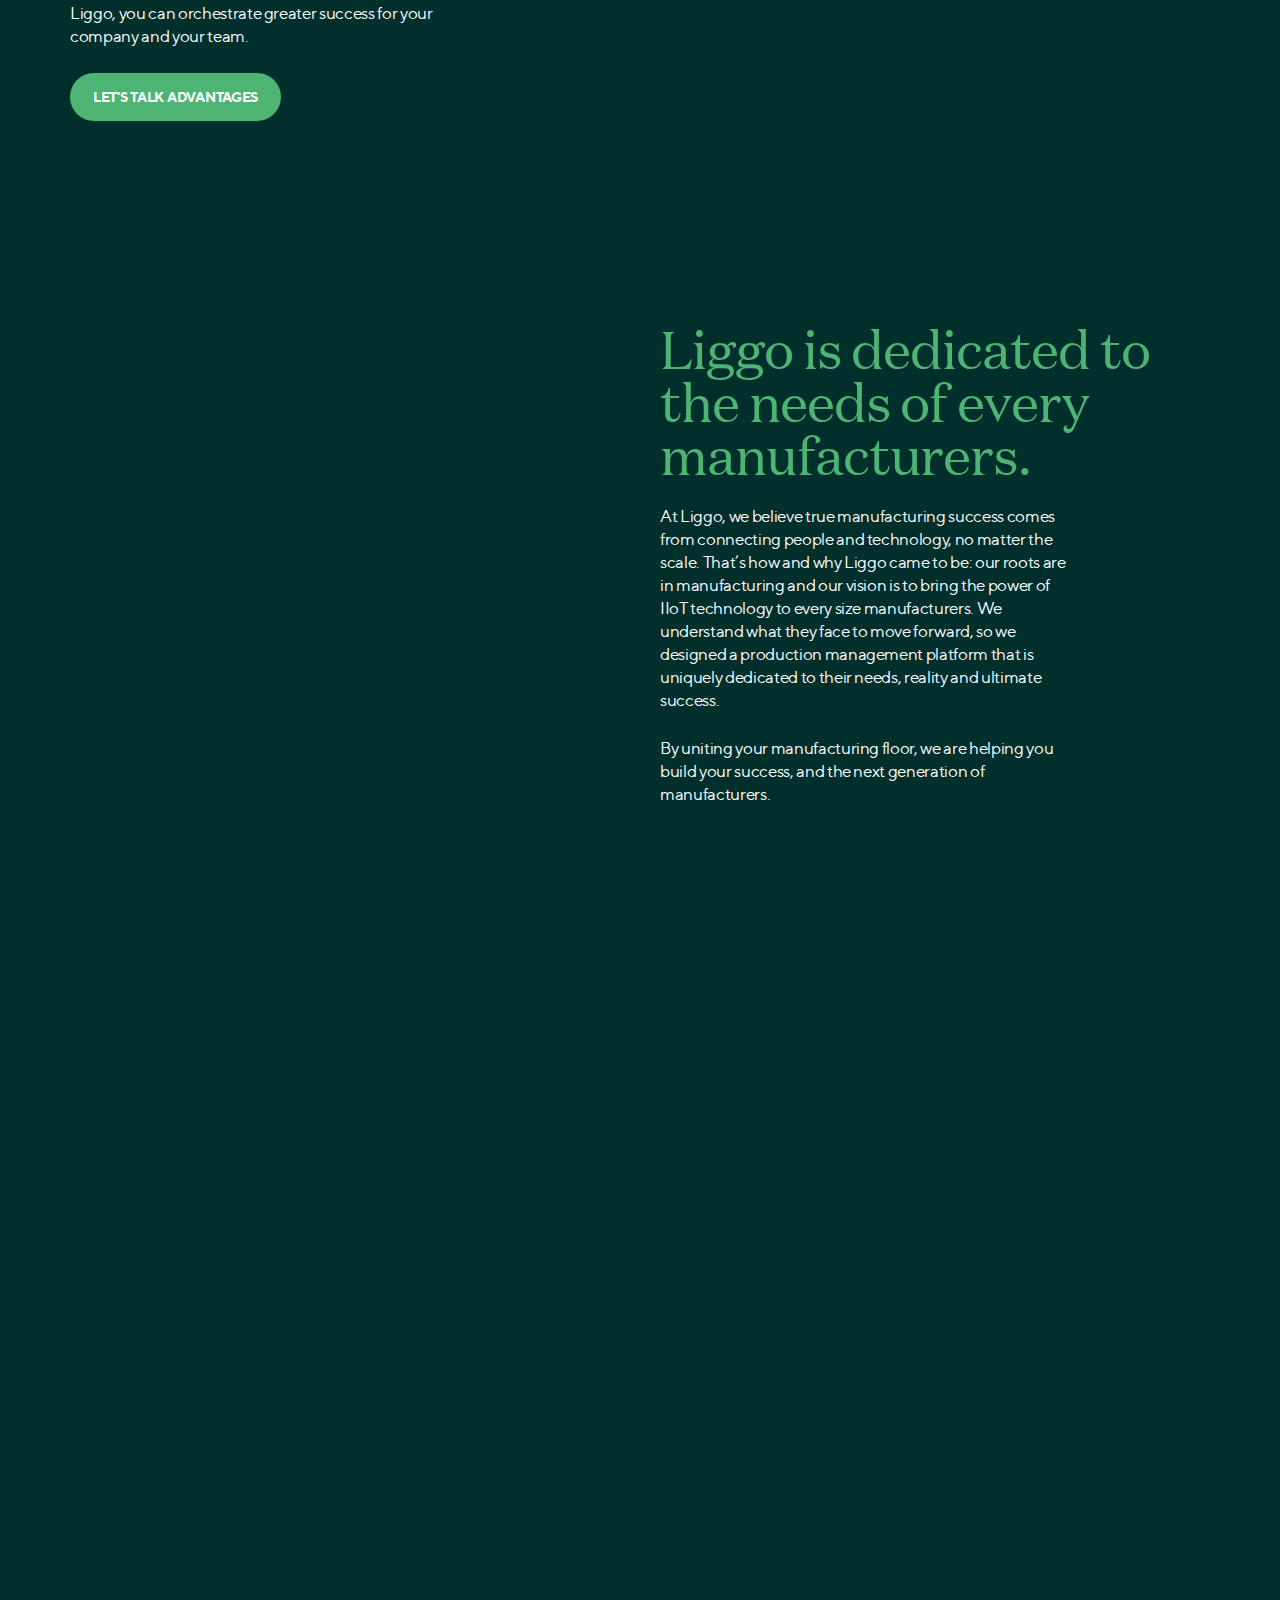
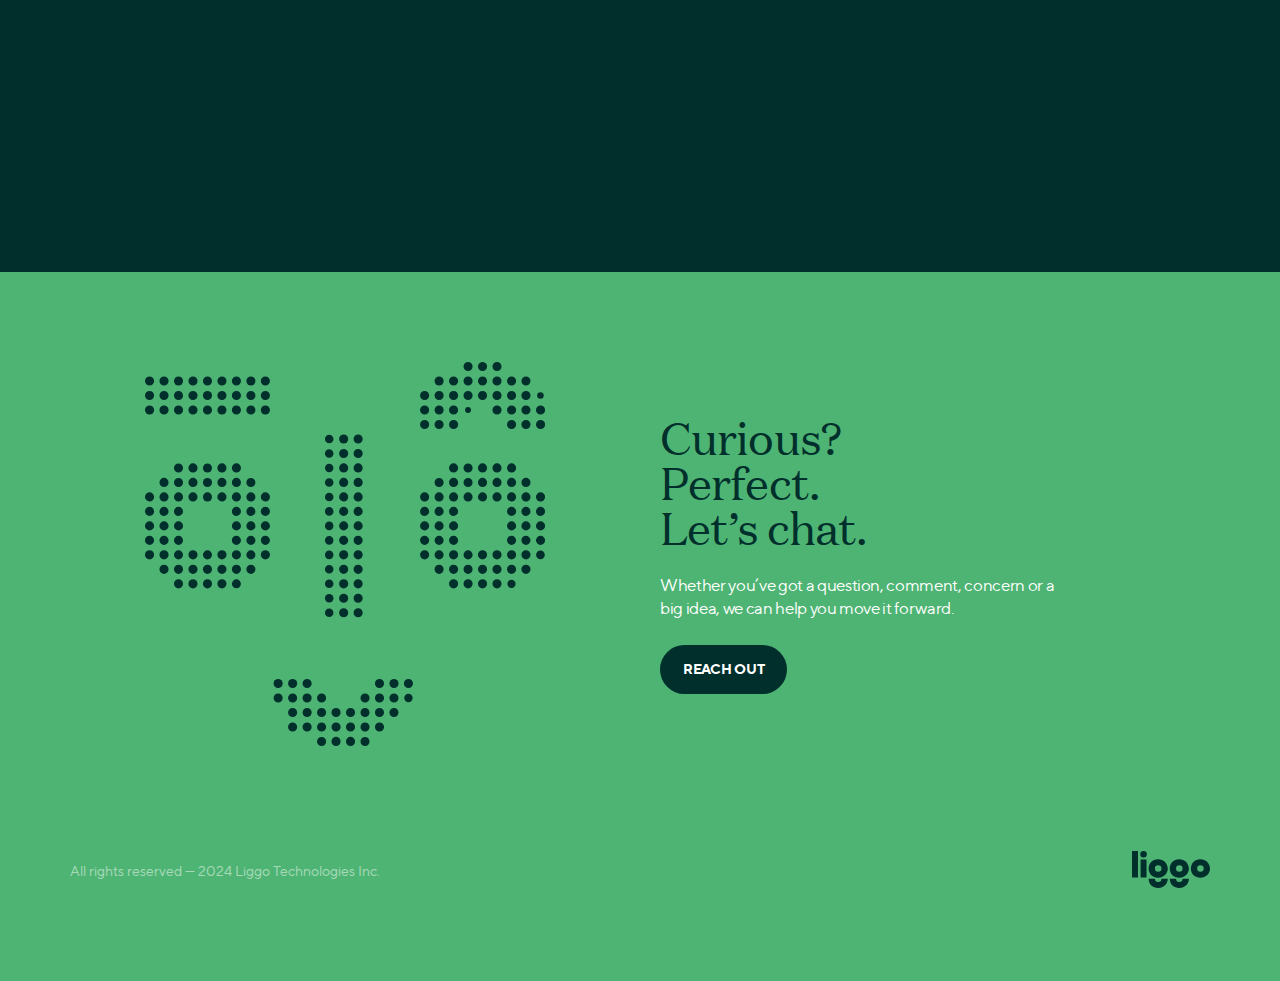
==== commit 3c14e1b8: "Stays in same page after hubspot" ====
--- a/index.html
+++ b/index.html
@@ -70,7 +70,7 @@
 
                         <ul class="menu">
                           <li class="menu-item">
-                            <a class="main-button open-freeDemo-overlay" href="index.html#">Free Demo</a>
+                            <a class="main-button open-freeDemo-overlay" href="#freeDemo">Free Demo</a>
                           </li>
                           <li class="menu-item">
                             <a href="en/why-us.html">Why Us</a>
@@ -82,7 +82,7 @@
                             <a href="en/career.html">Career</a>
                           </li>
                           <li class="menu-item">
-                            <a href="index.html#contact" class="open-contact-overlay">Contact</a>
+                            <a href="#contact" class="open-contact-overlay">Contact</a>
                           </li>
                         </ul>
 
@@ -129,7 +129,7 @@
 
                   <ul class="menu">
                     <li class="menu-item">
-                      <a class="open-freeDemo-overlay" href="index.html#">Free Demo</a>
+                      <a class="open-freeDemo-overlay" href="#freeDemo">Free Demo</a>
                     </li>
                     <li class="menu-item">
                       <a href="en/why-us.html">Why Us</a>
@@ -141,7 +141,7 @@
                       <a href="en/career.html">Career</a>
                     </li>
                     <li class="menu-item">
-                      <a href="index.html#contact" class="open-contact-overlay">Contact</a>
+                      <a href="#contact" class="open-contact-overlay">Contact</a>
                     </li>
                   </ul>
 
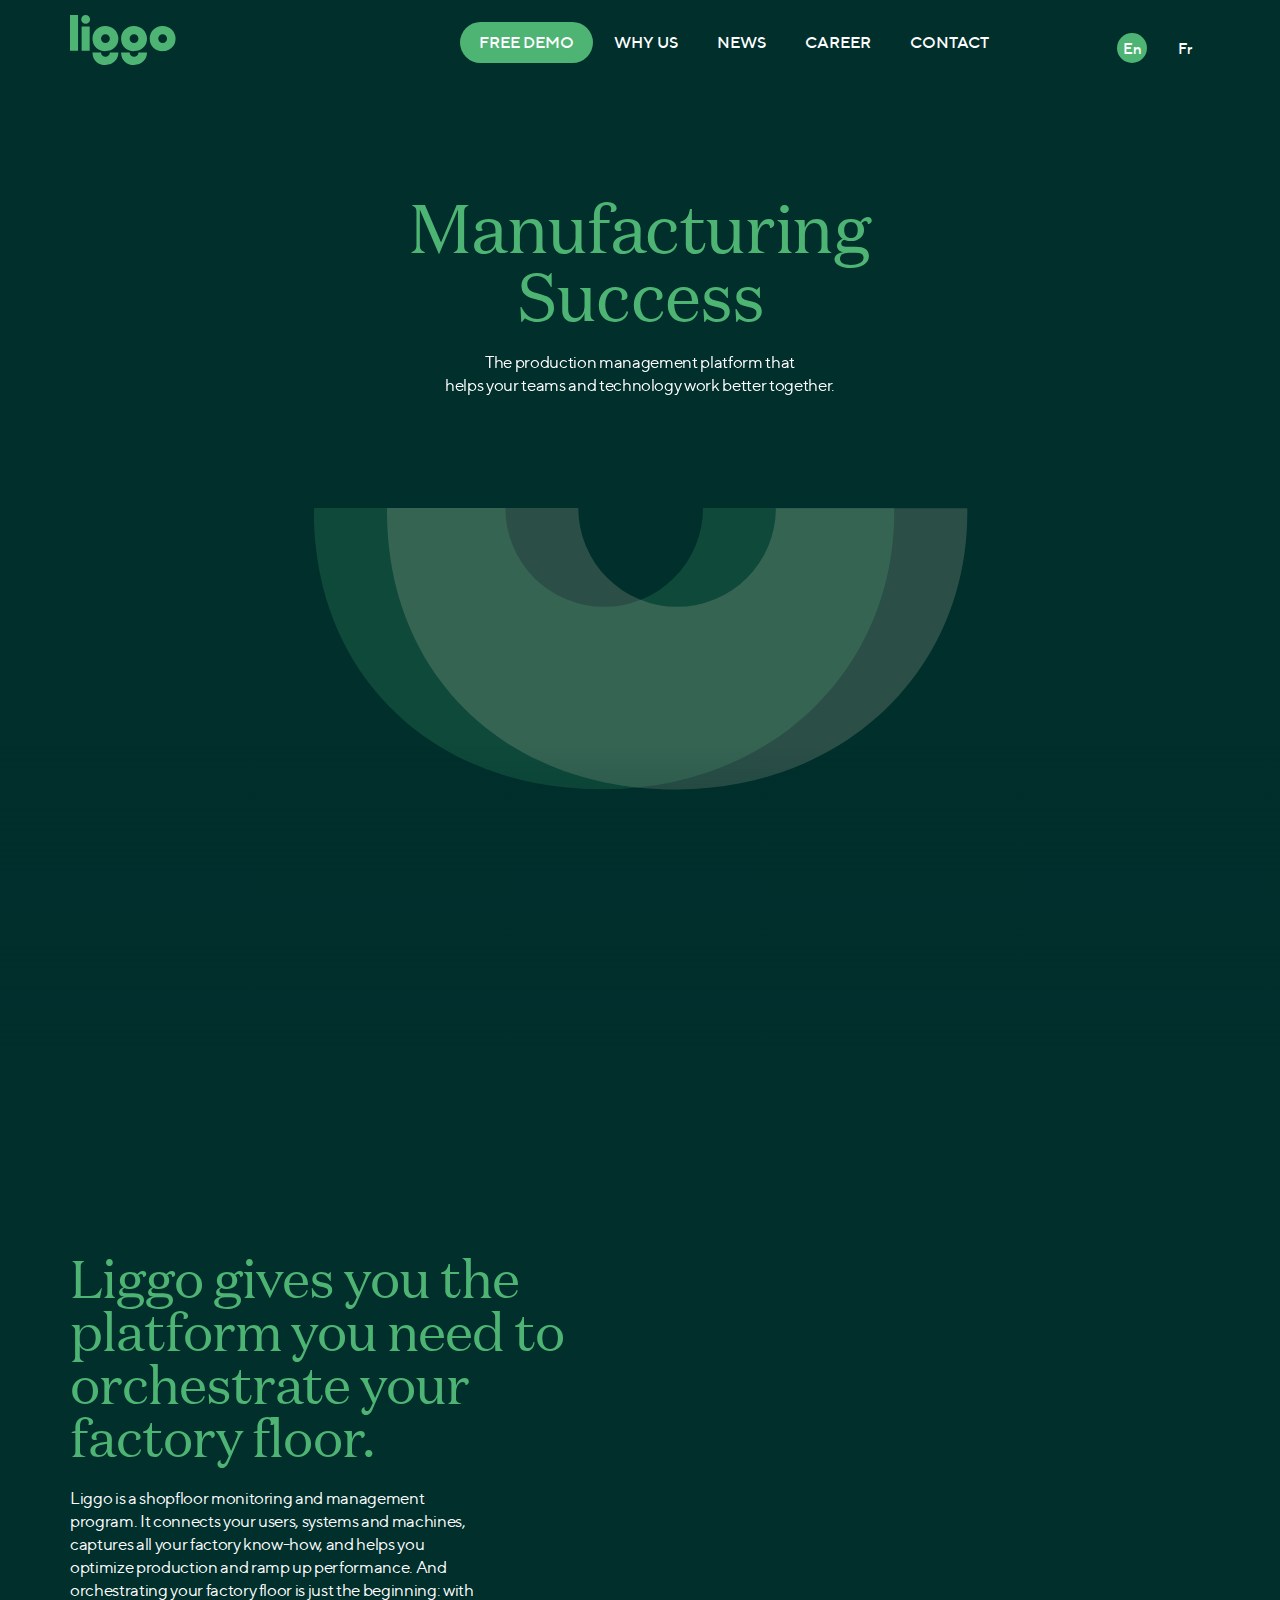
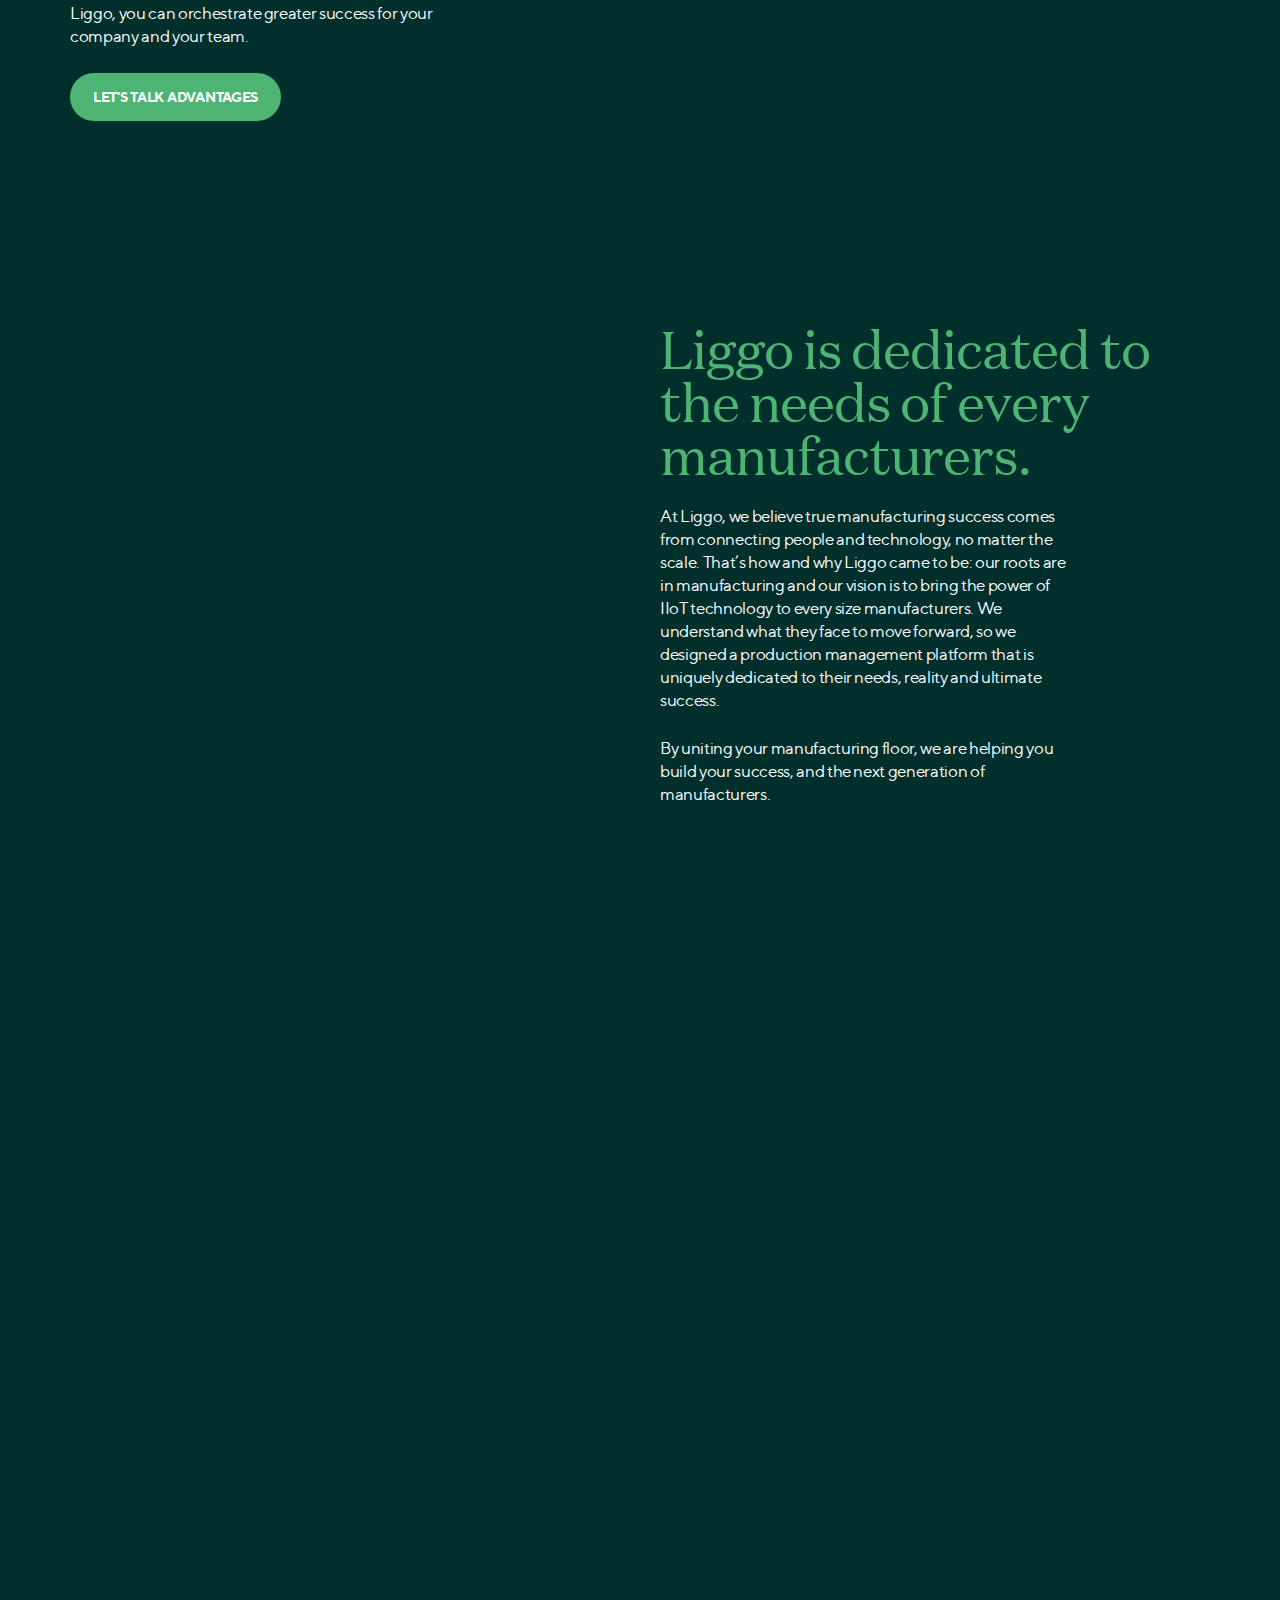
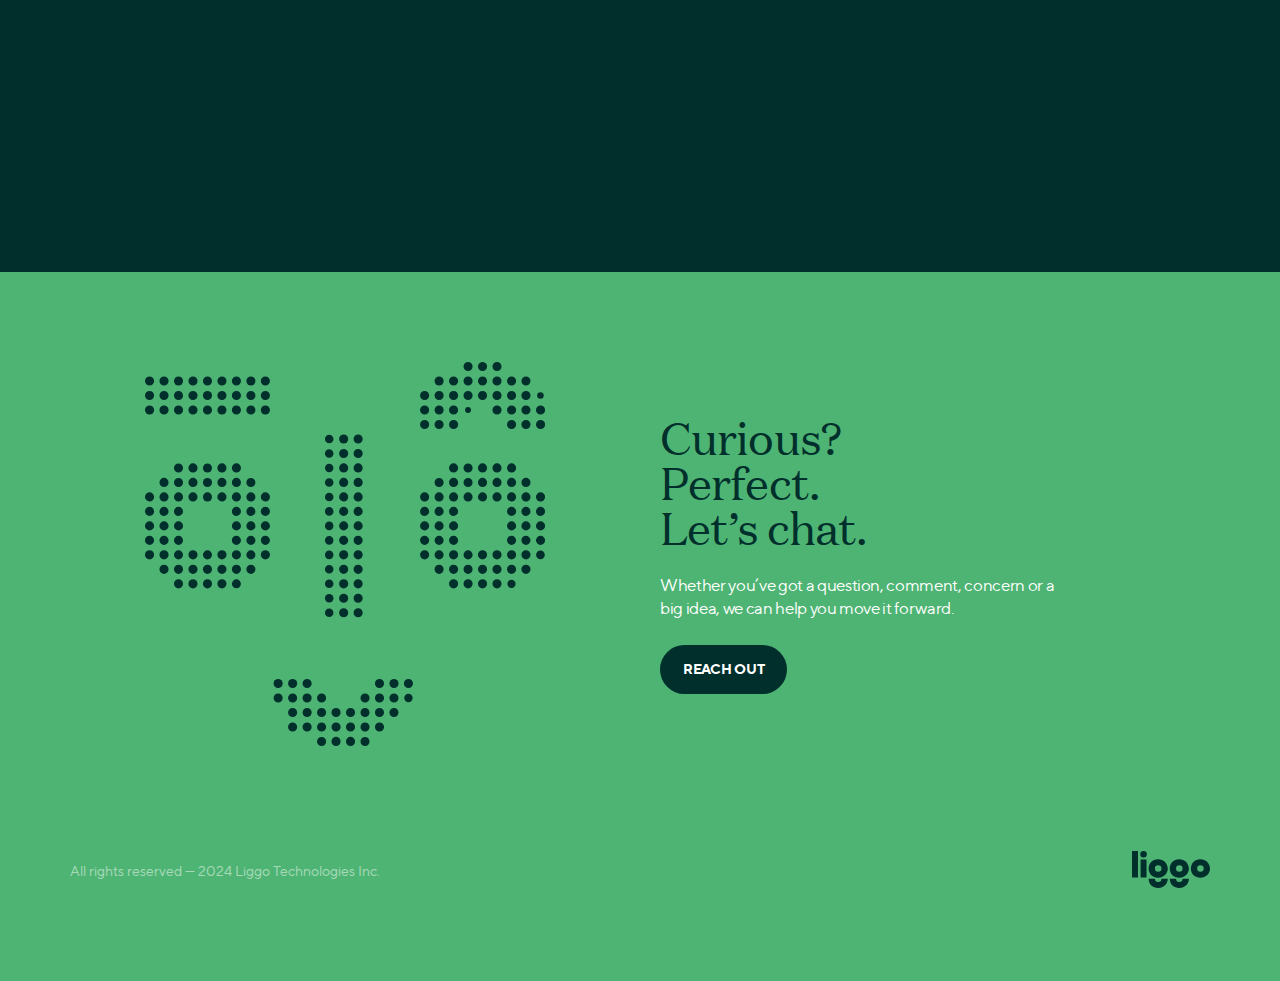
==== commit d803b773: "Google Analytics" ====
--- a/index.html
+++ b/index.html
@@ -33,7 +33,16 @@
 
   <meta name="keywords" content="AI in manufacturing, Automated compensation systems, Automated process control, Calibration, CIM, CNC monitoring, CNC optimization, CNC scheduling, Computer Integrated Manufacturing, Data-driven manufacturing, Digital twin, Digital twin technology, Encapsulate Knowhow, Enterprise value enhancement, Industry 4.0 solutions, Inspection Tool, Integrated Manufacturing, Interoperability, IoT for CNC machines, Lean manufacturing tools, Machine monitoring software, Machine shop efficiency, Manufacturing Execution System, Manufacturing Planification, Manufacturing productivity, Manufacturing Software, Manufacturing Solution, Manufacturing Task System, MES, MES solutions, Non-Conformity Management, Predictive maintenance, Process Control, Quality Control, Real-time machine monitoring, Rework, Scheduling Software, Shop floor automation, Shop Floor Management, Smart manufacturing, TDM, TDM software, Tool Data Management, Work Instruction" />
 
-  <script>(function (i, s, o, g, r, a, m) { i["GoogleAnalyticsObject"] = r; i[r] = i[r] || function () { (i[r].q = i[r].q || []).push(arguments) }, i[r].l = 1 * new Date(); a = s.createElement(o), m = s.getElementsByTagName(o)[0]; a.async = 1; a.src = g; m.parentNode.insertBefore(a, m) })(window, document, "script", "https://www.google-analytics.com/analytics.js", "ga"); ga("create", "UA-185357048-1", { "cookieDomain": "auto" }); ga("set", "anonymizeIp", true); ga("send", "pageview");</script>
+
+  <!-- Google tag (gtag.js) -->
+  <script async src="https://www.googletagmanager.com/gtag/js?id=G-FKZH6CRL0F"></script>
+  <script>
+    window.dataLayer = window.dataLayer || [];
+    function gtag(){dataLayer.push(arguments);}
+    gtag('js', new Date());
+
+    gtag('config', 'G-FKZH6CRL0F');
+  </script>
 </head>
 
 <body class="page-node-1 frontpage path-frontpage page-node-type-basic-page">
